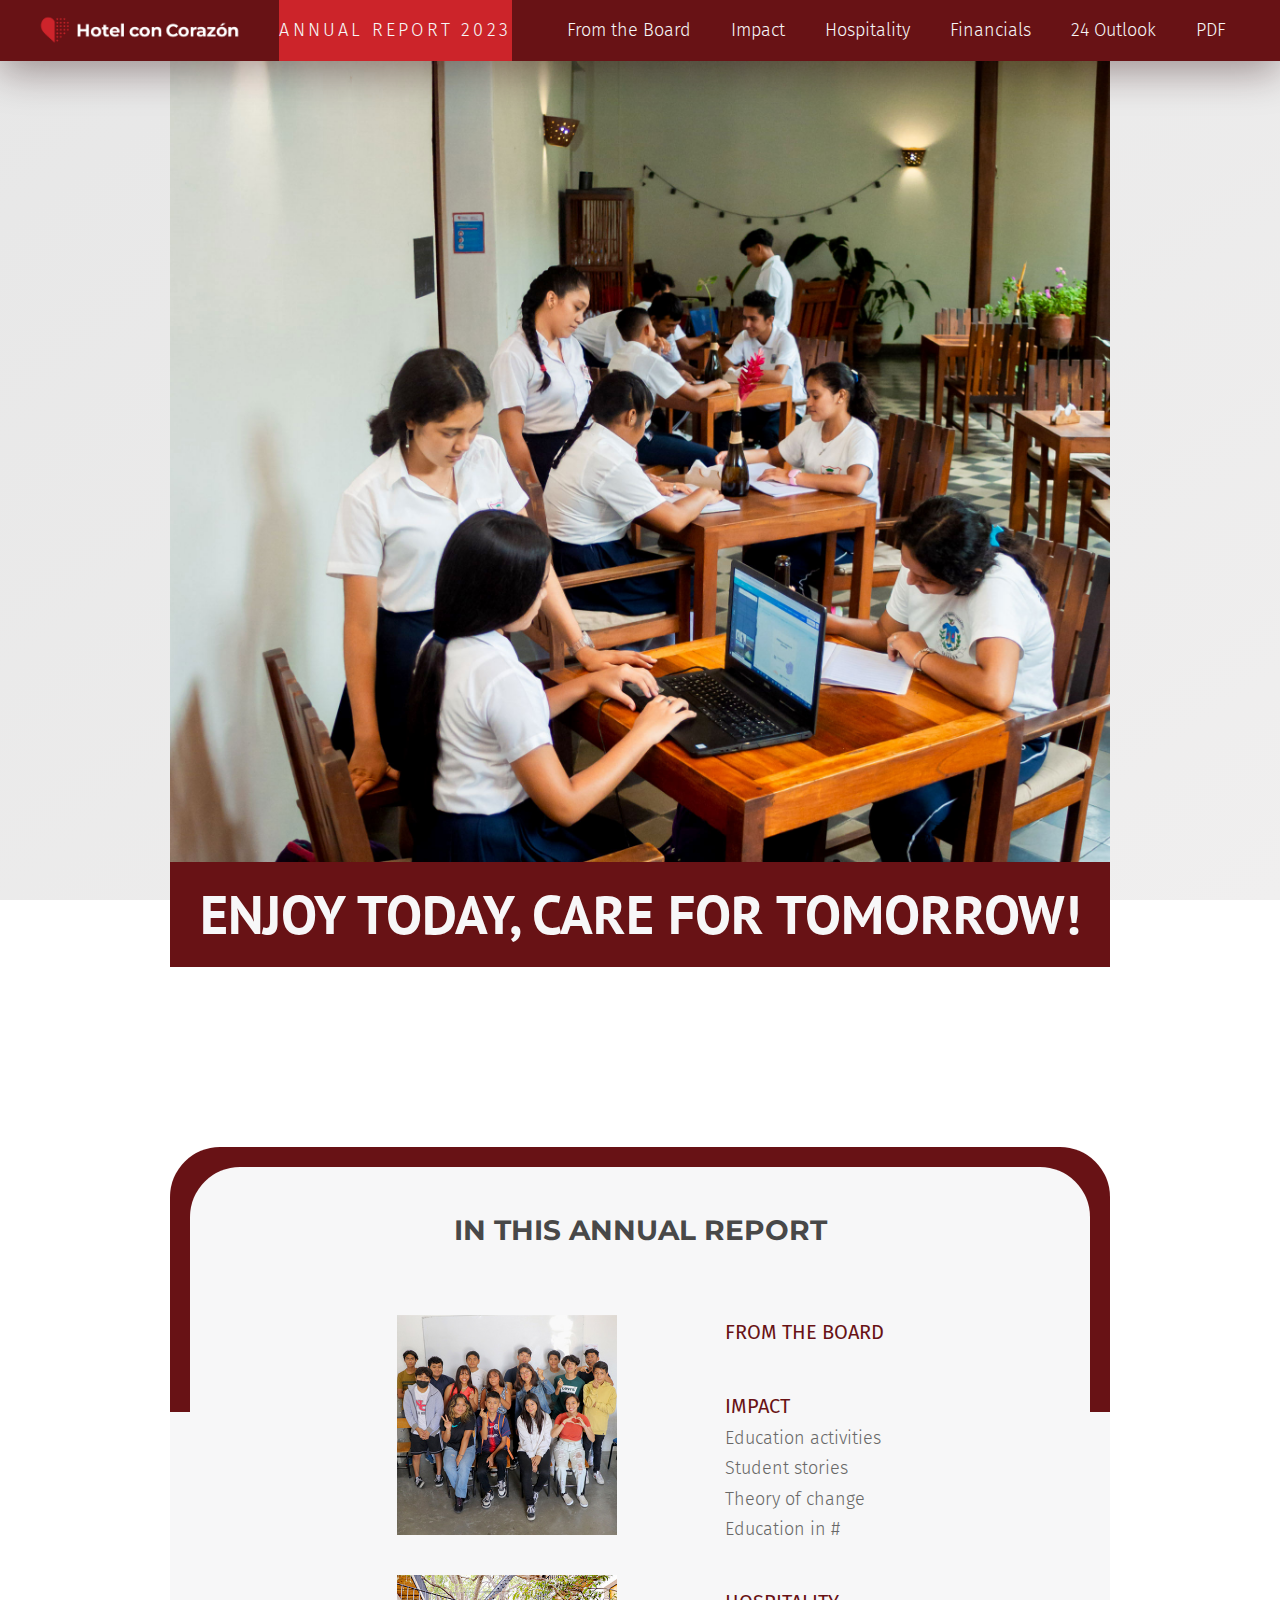
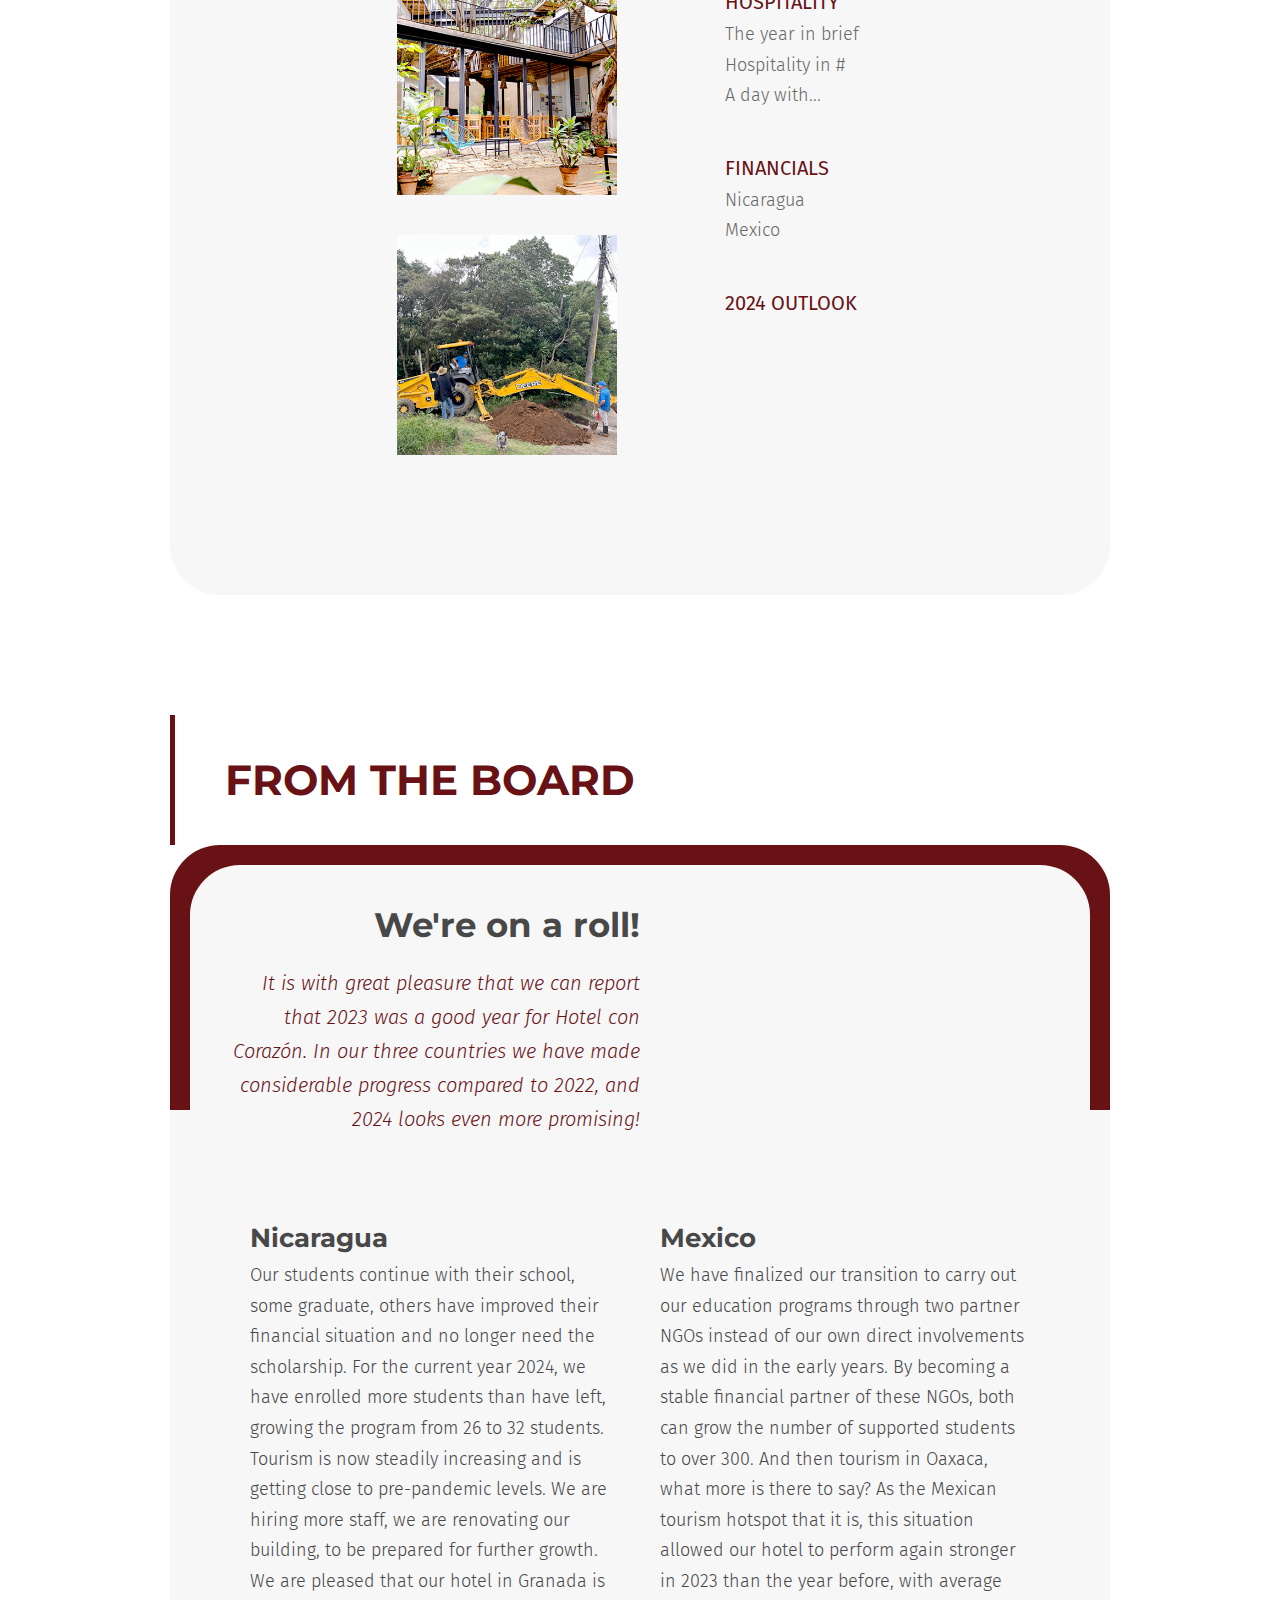
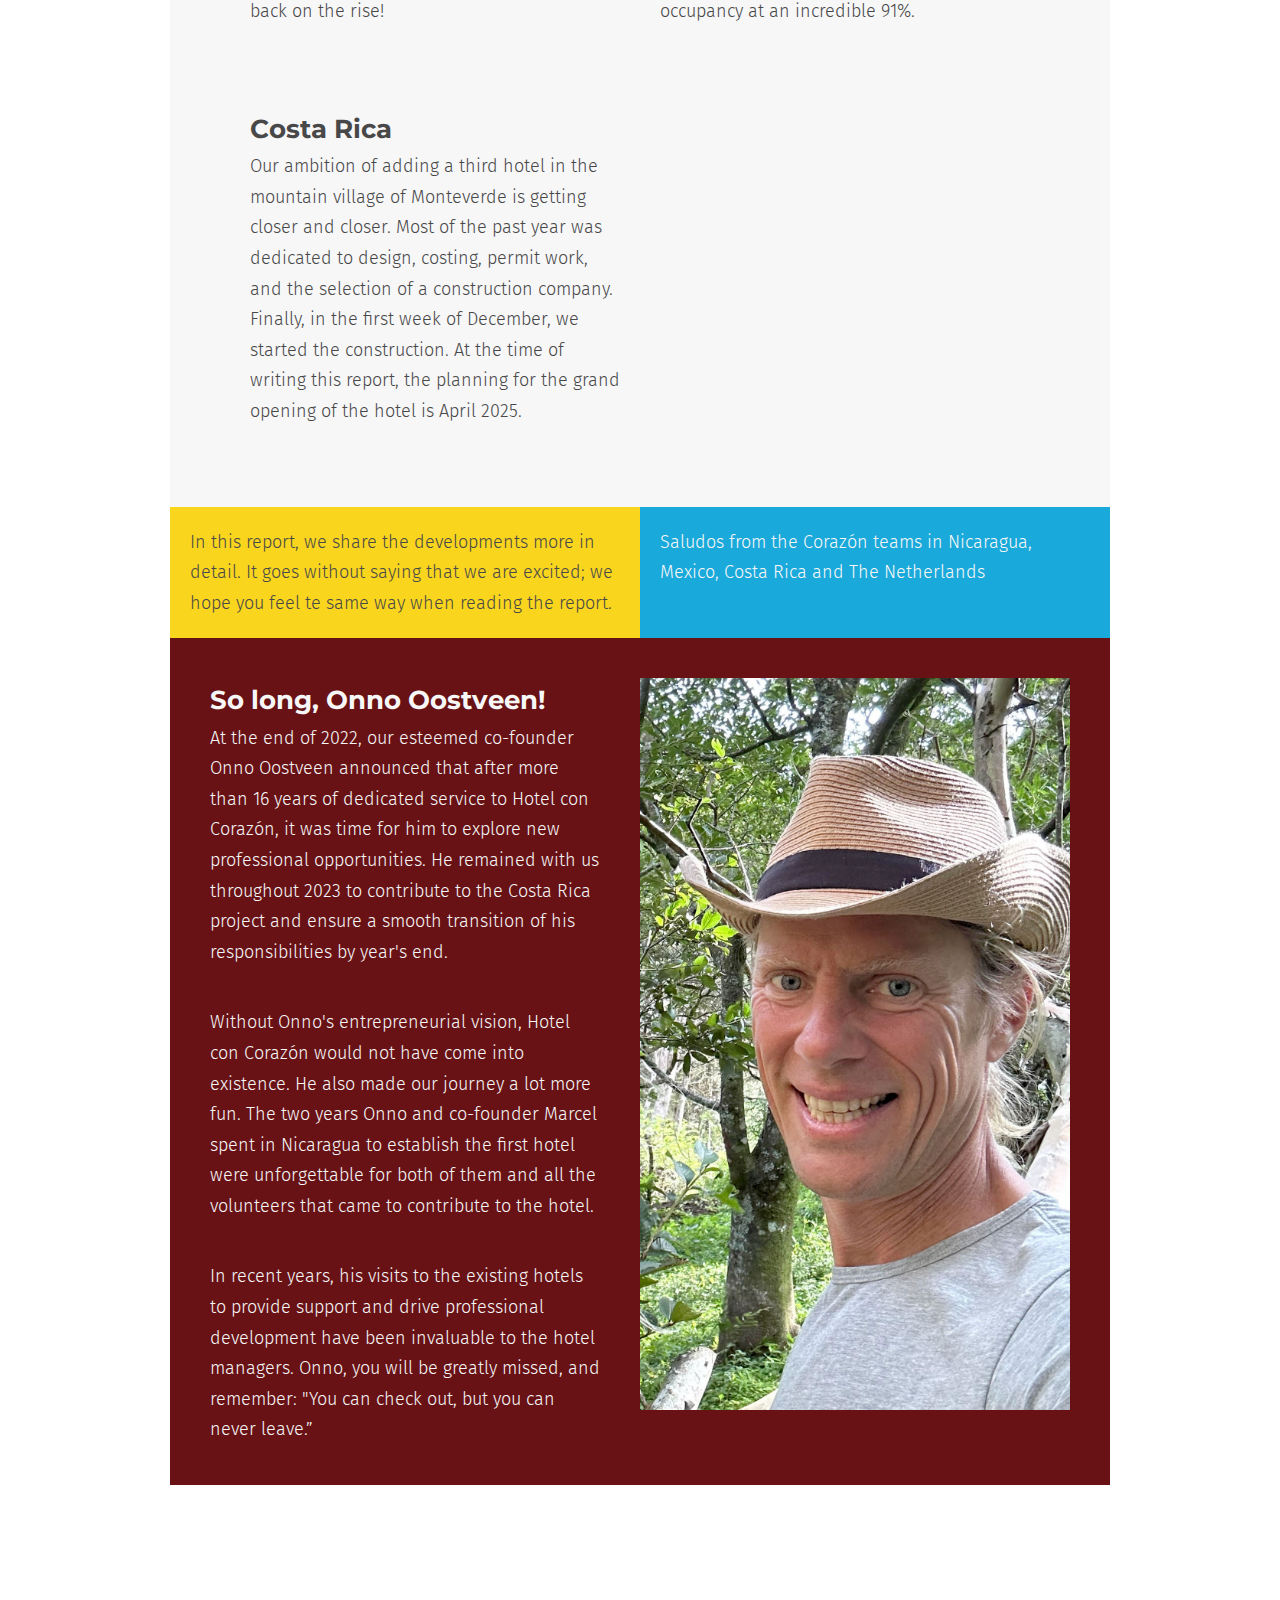
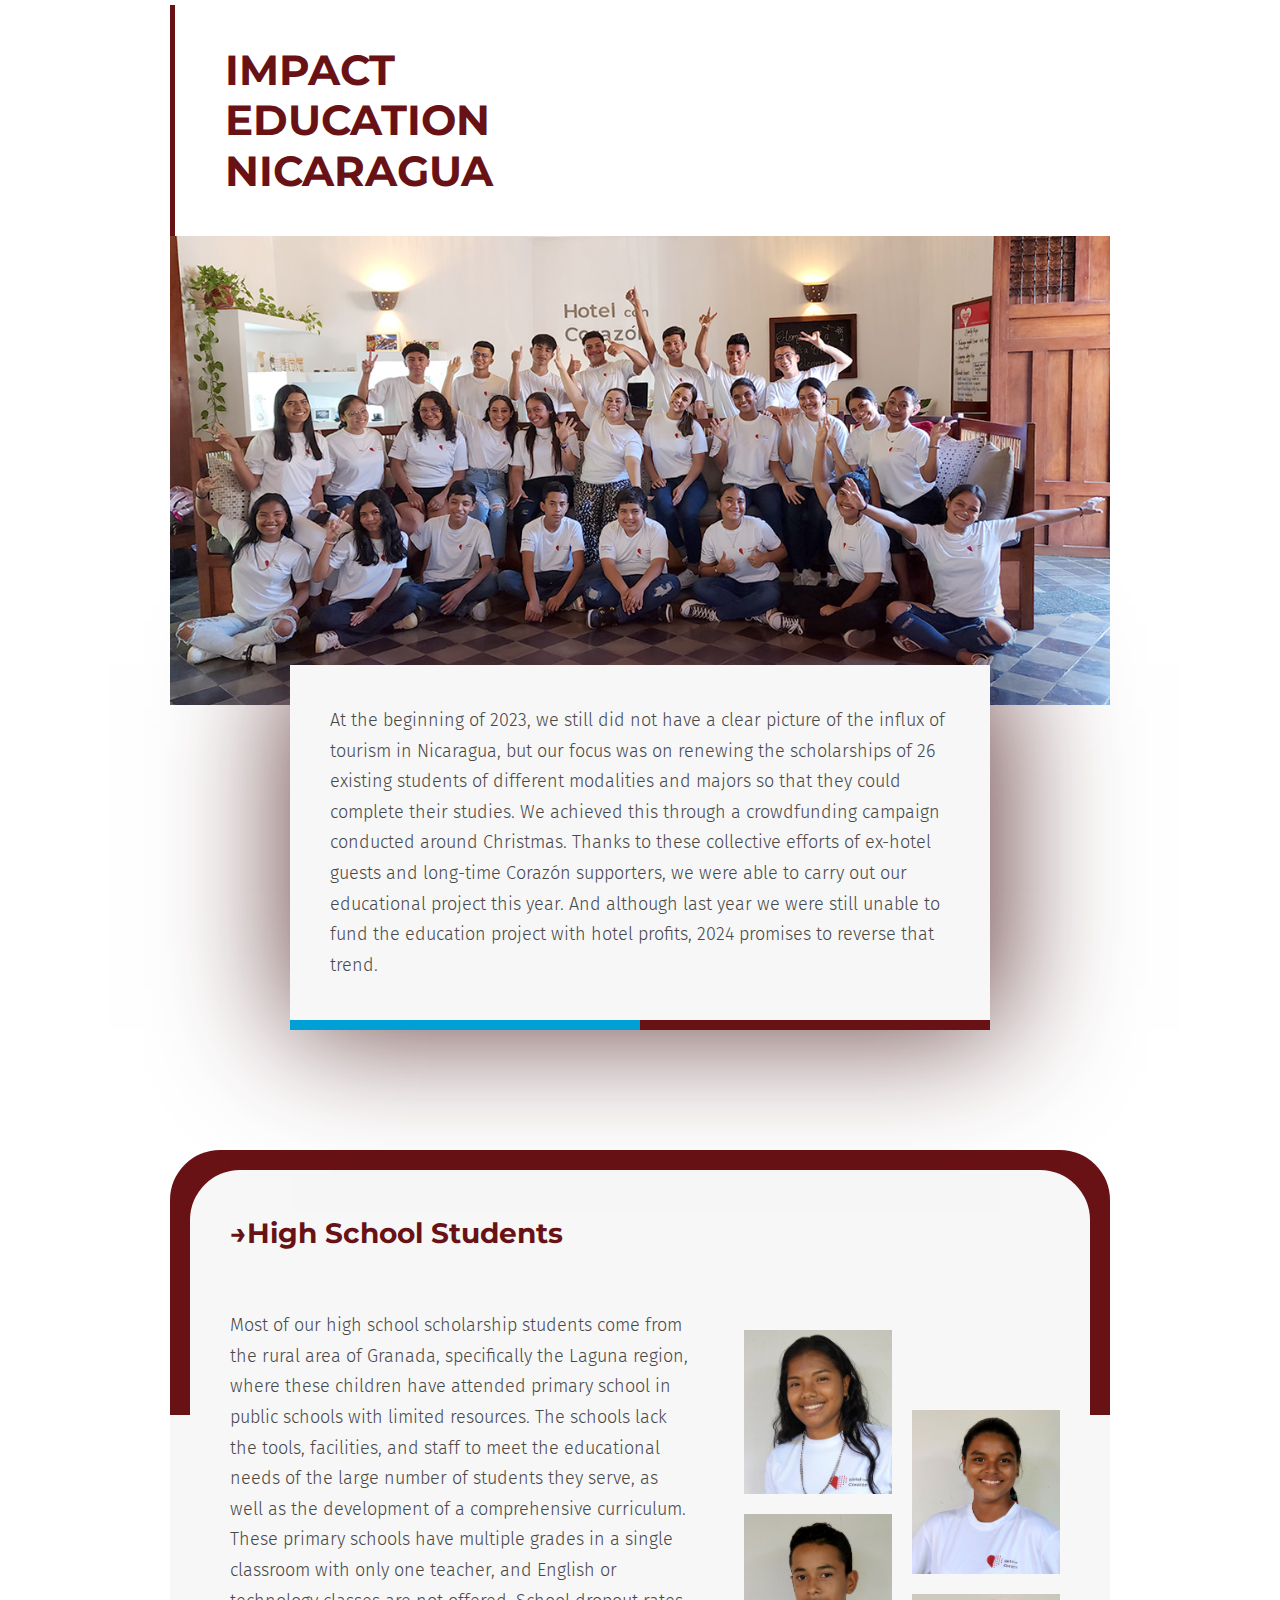
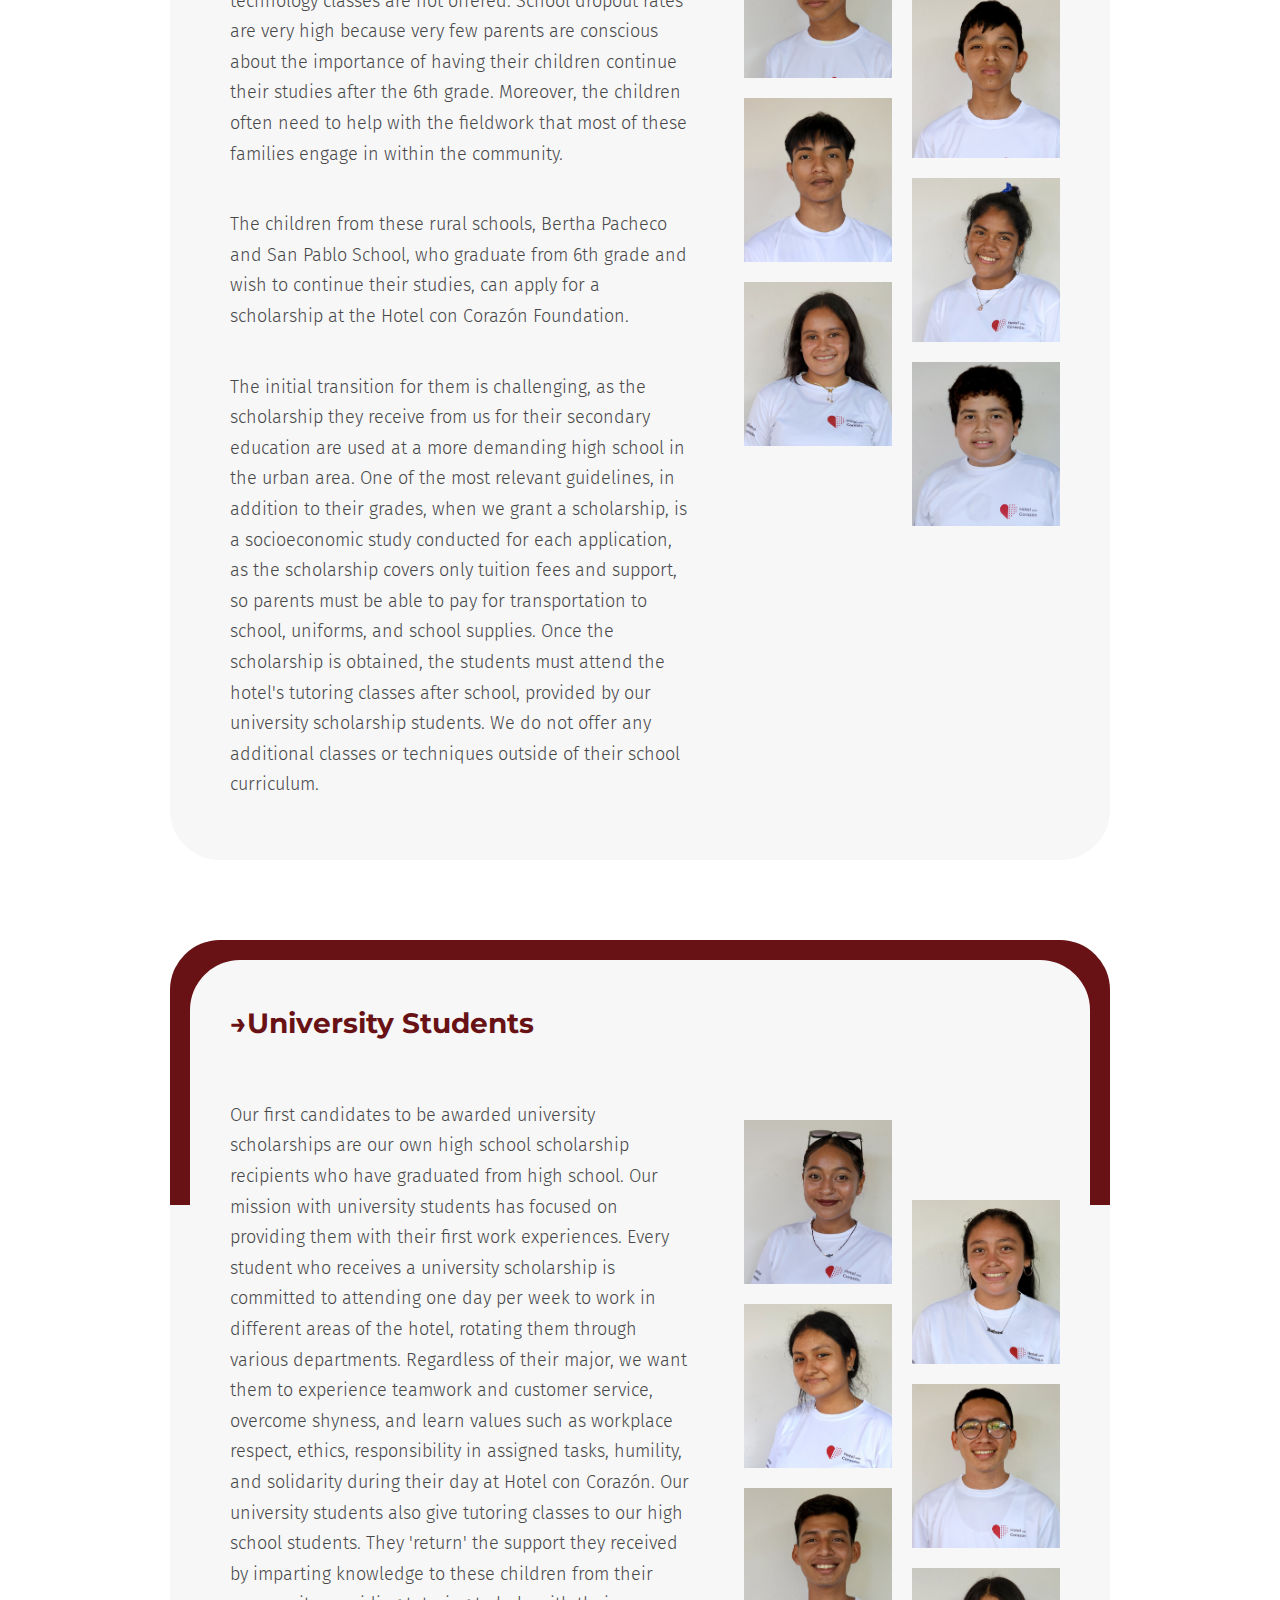
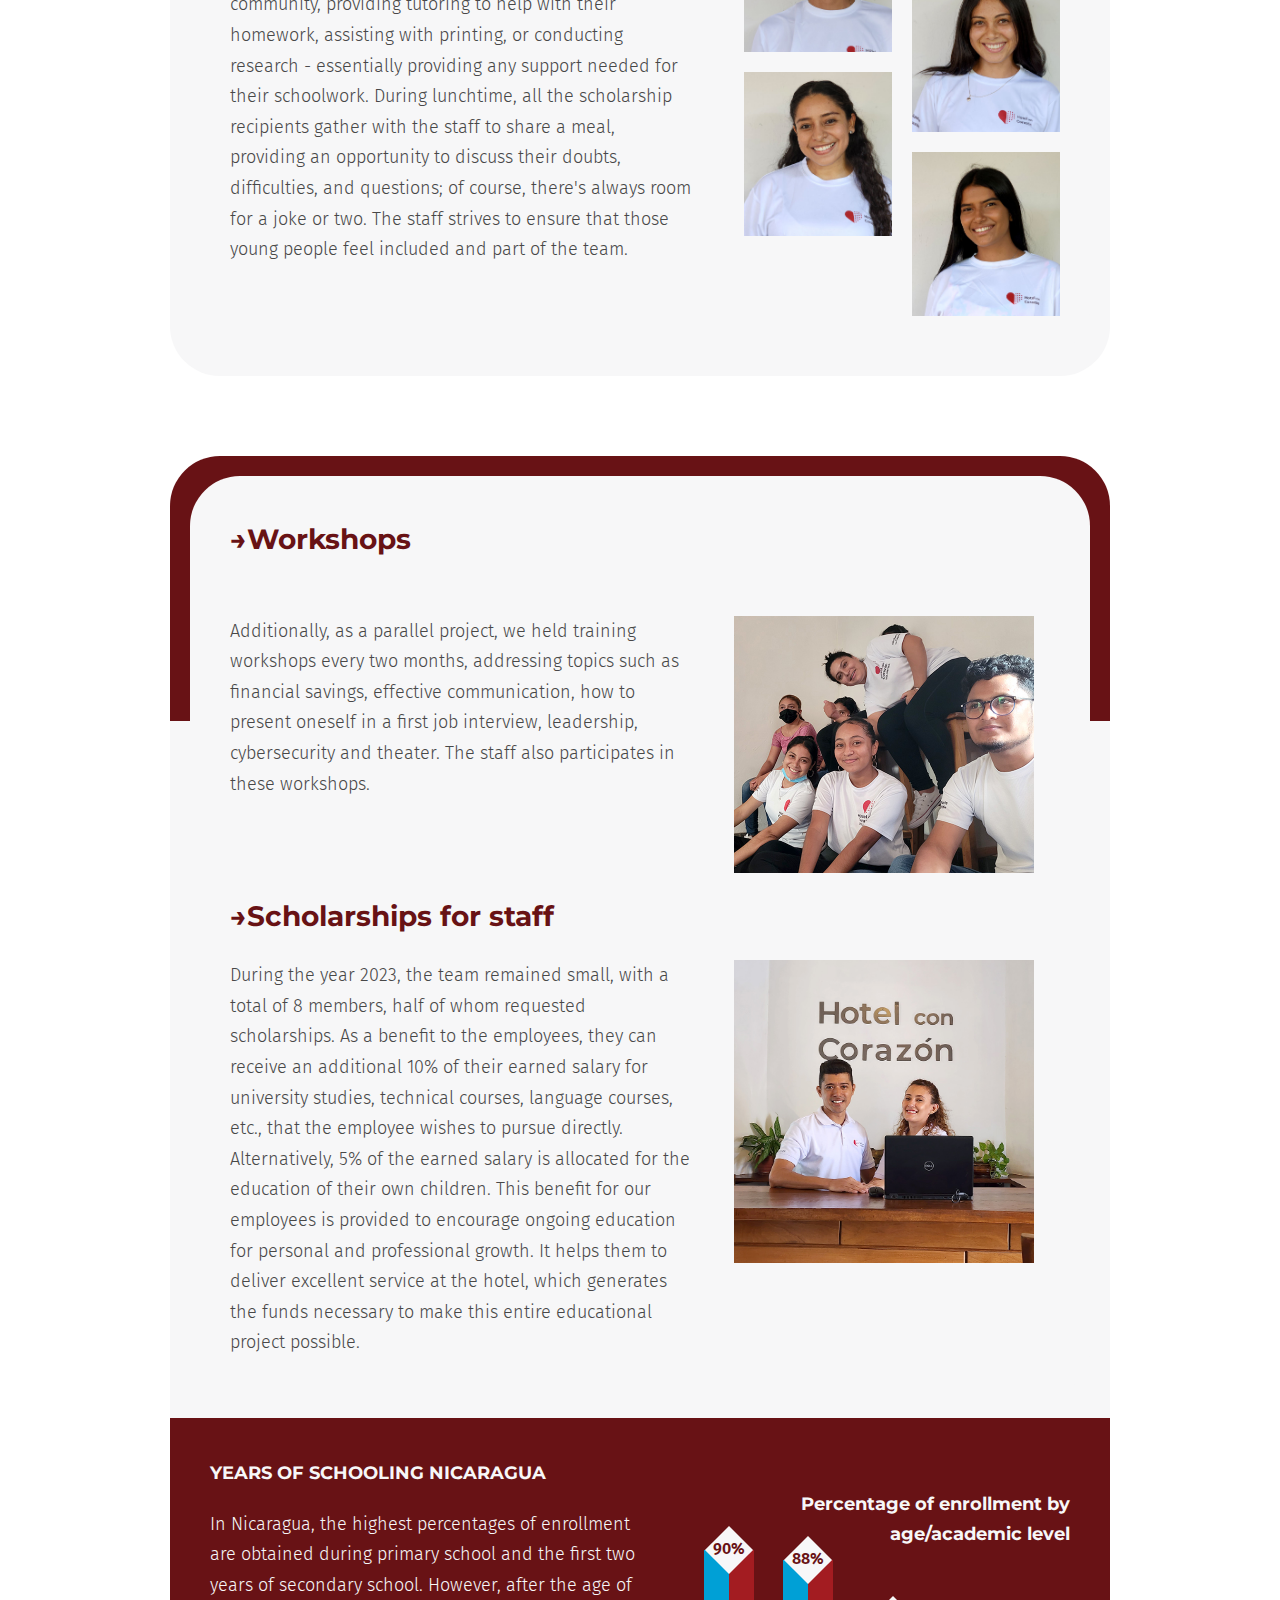
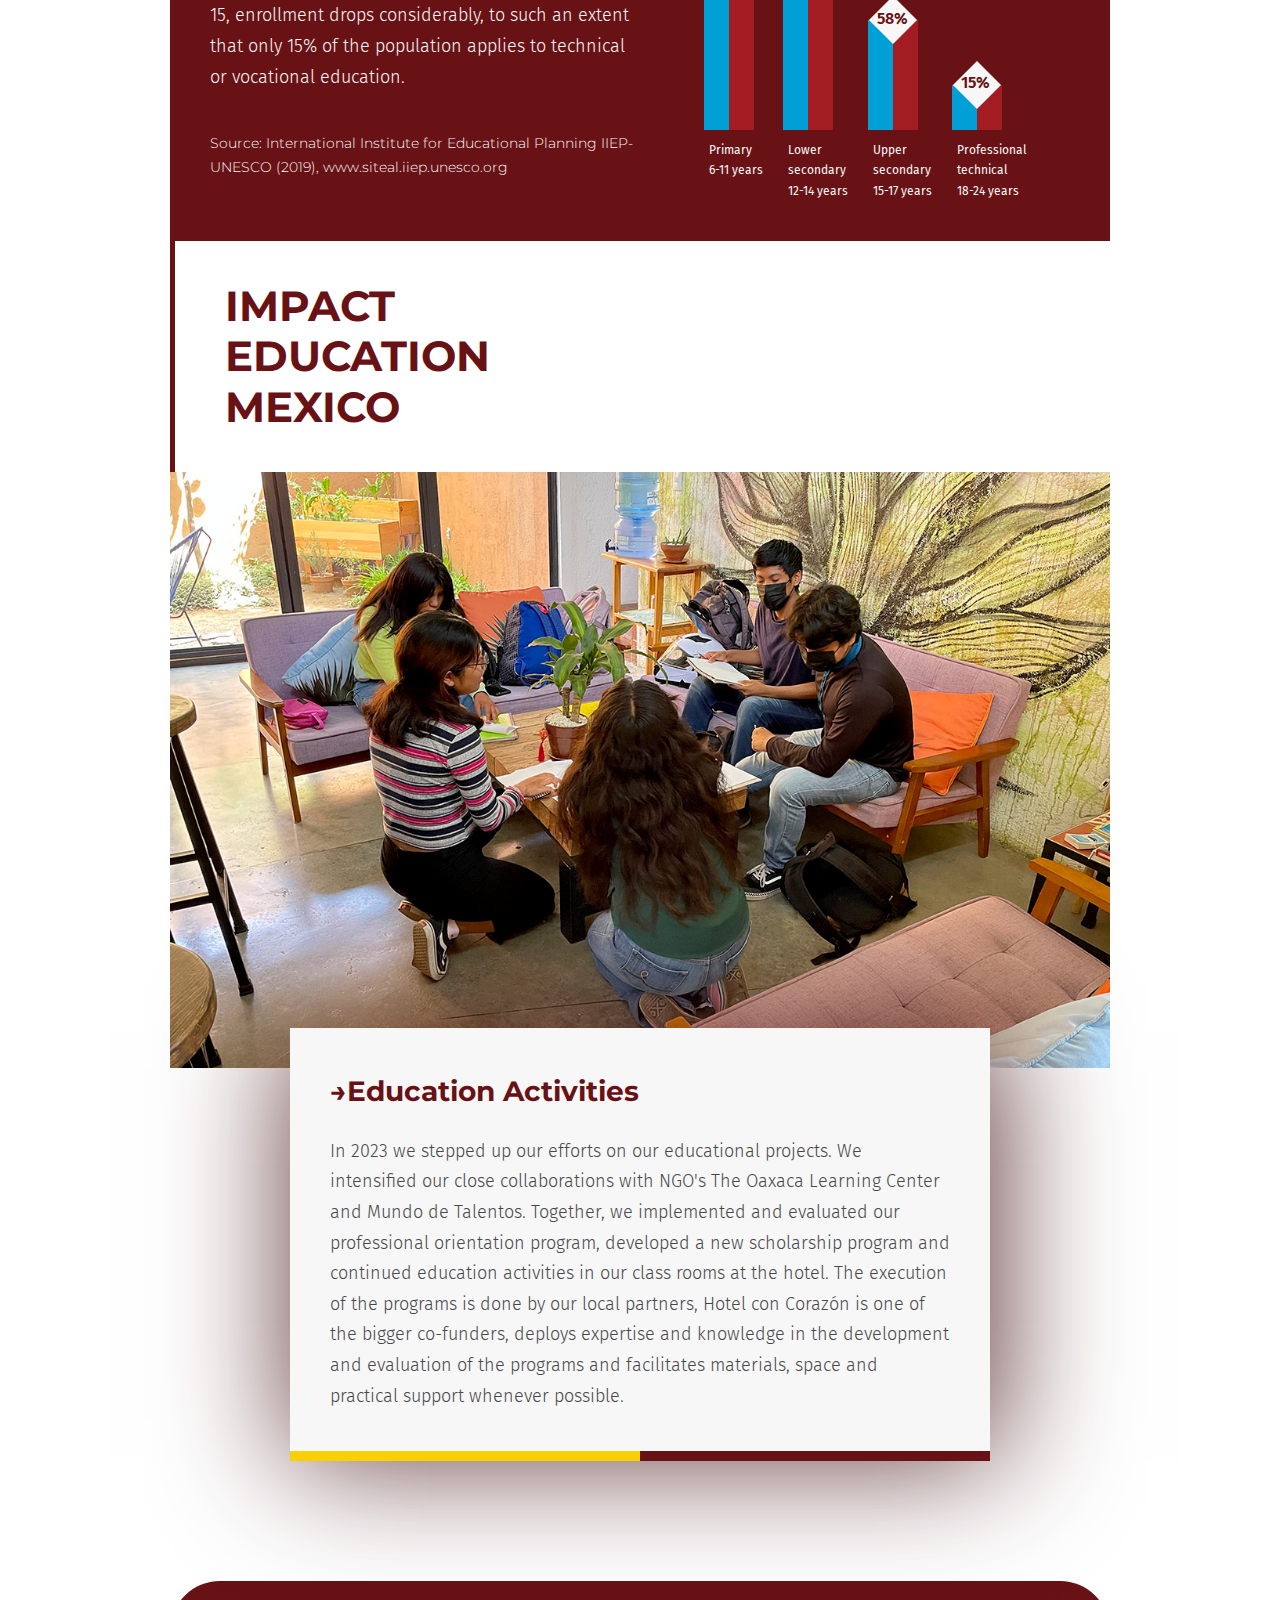
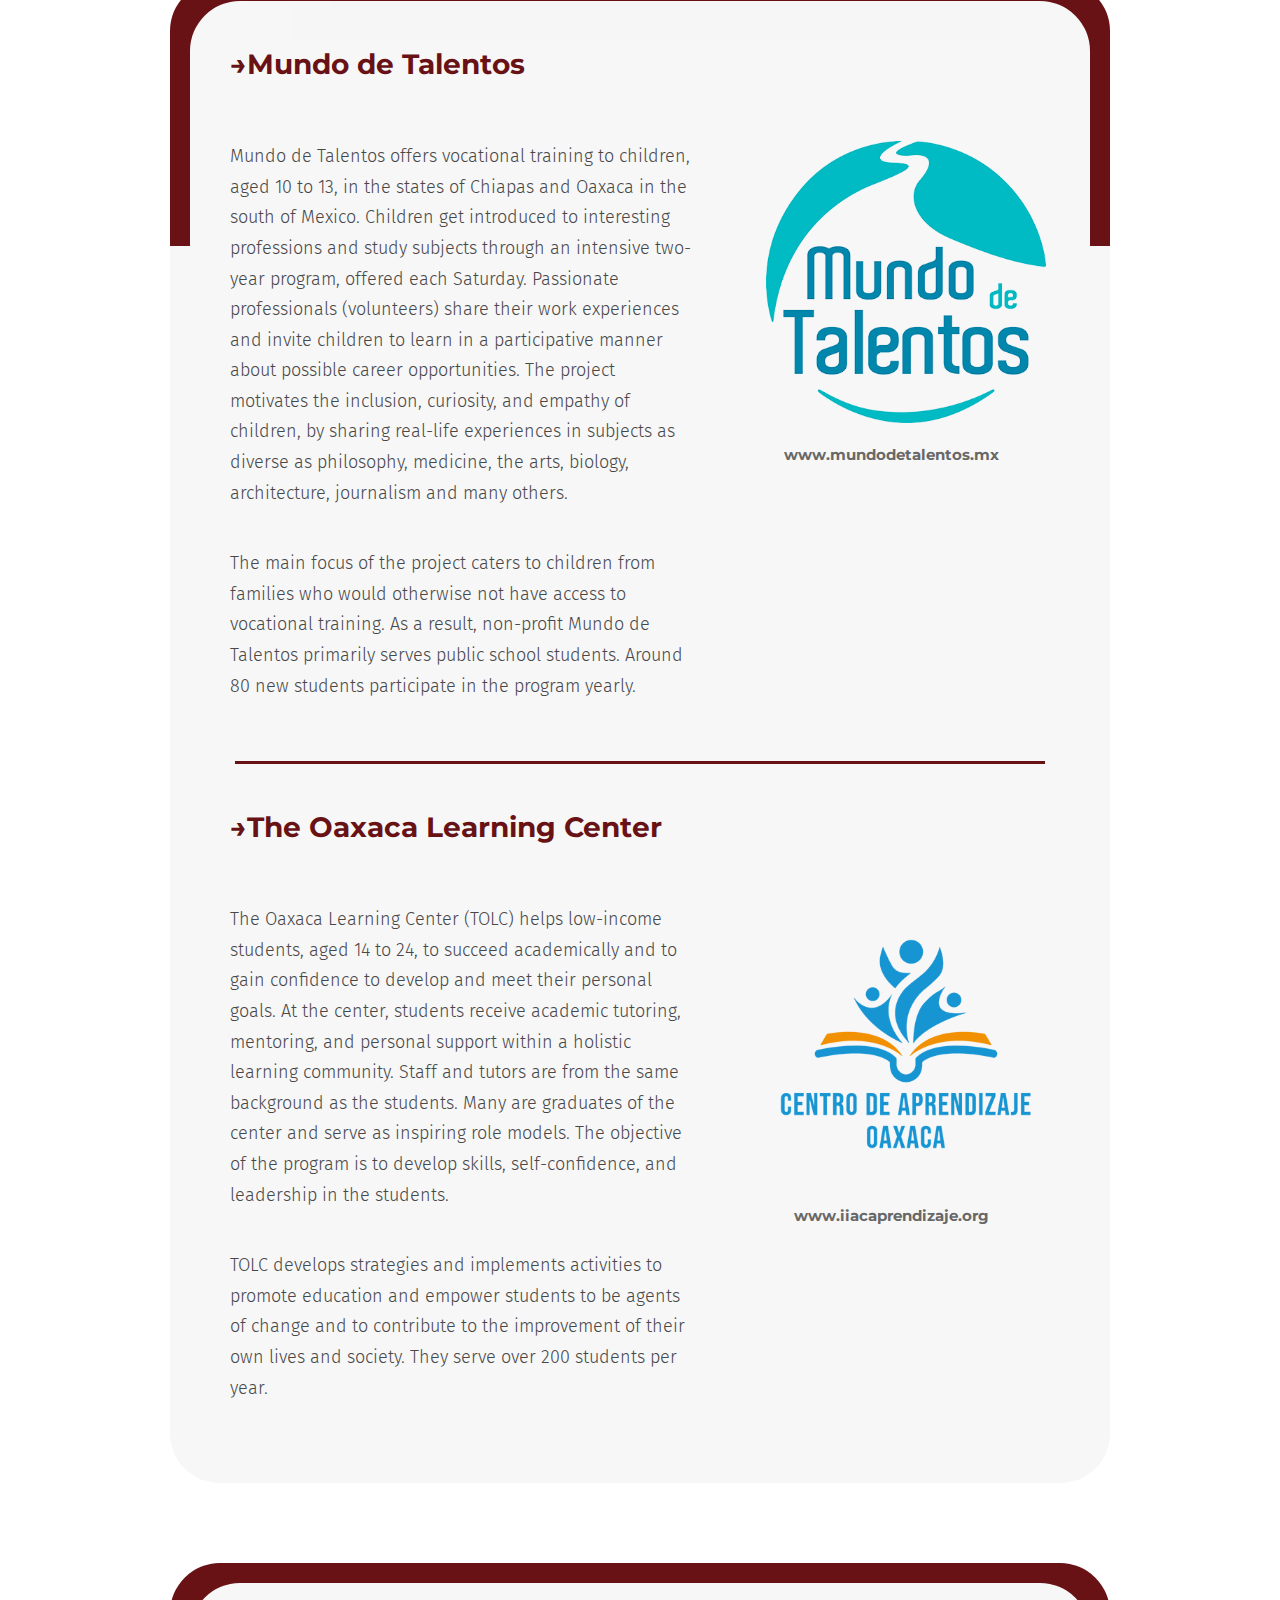
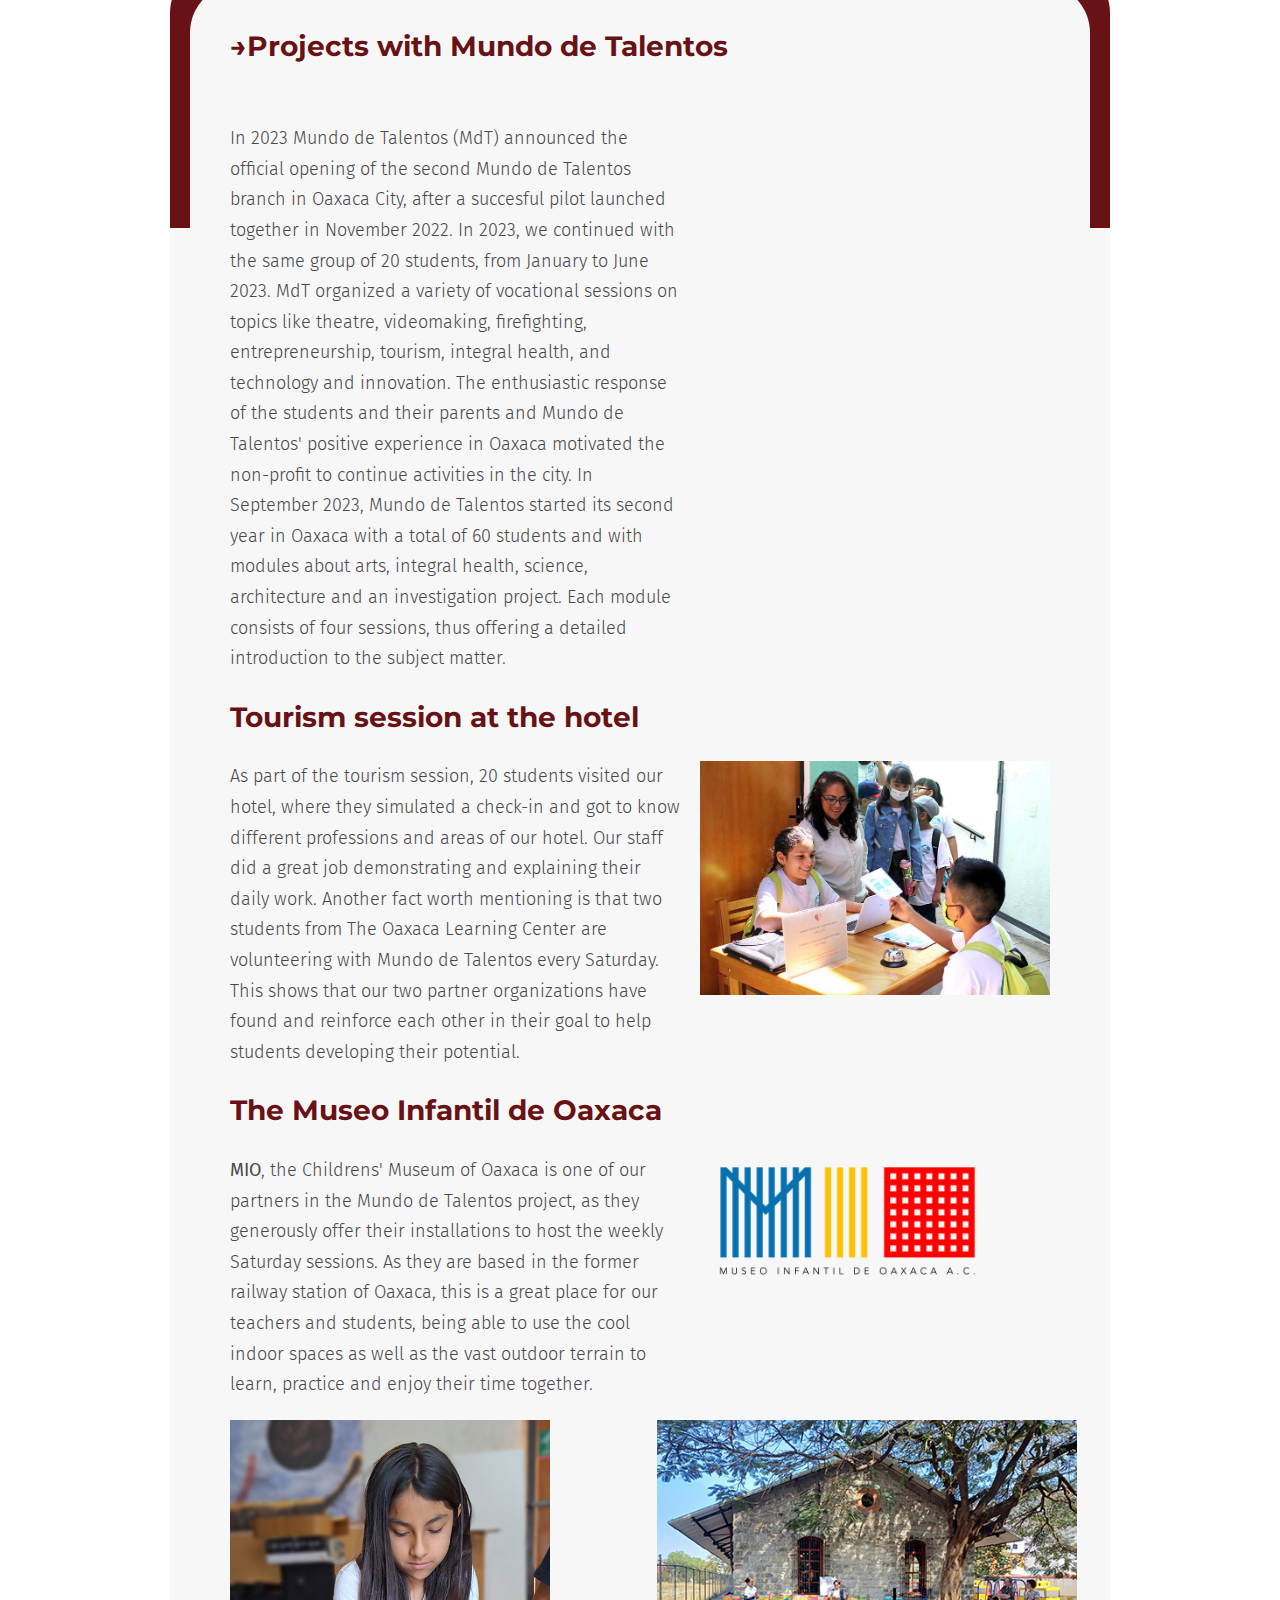
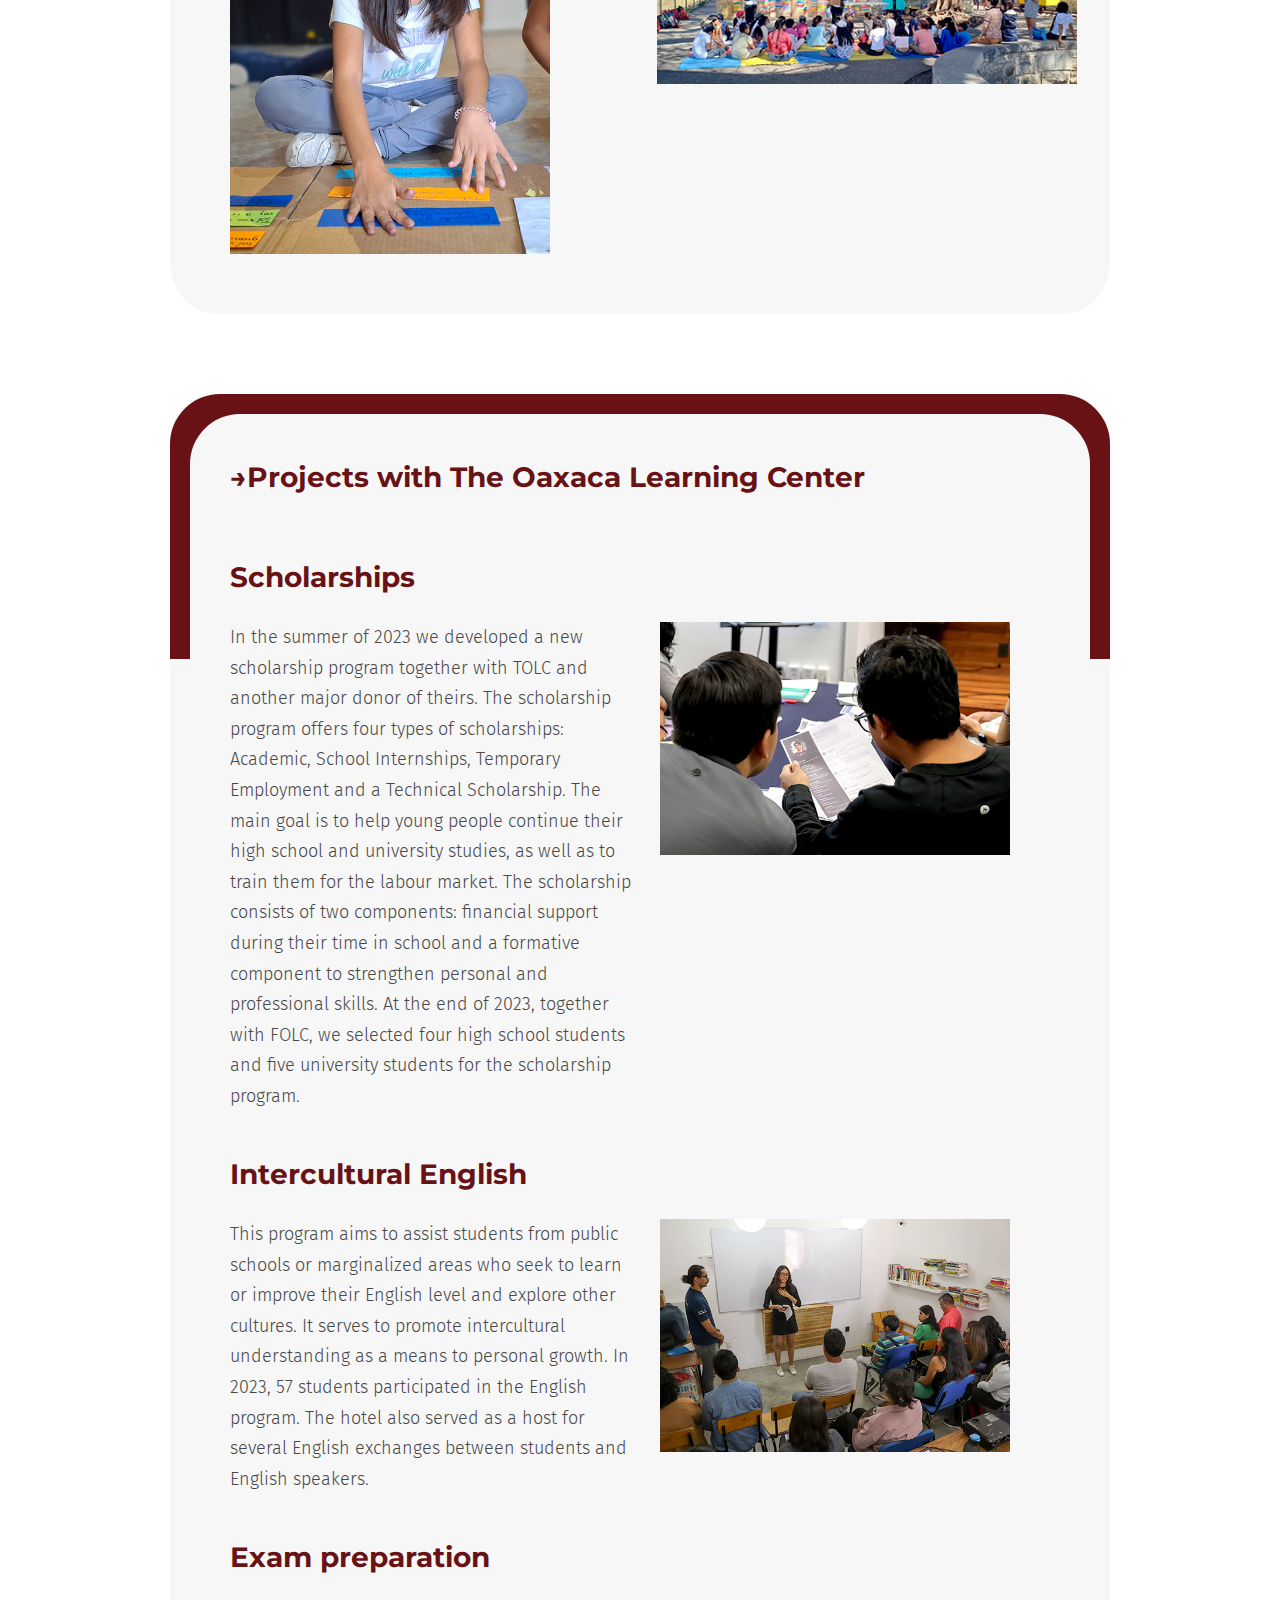
==== index.html @ 705b8220 "Add files via upload" ====
<!DOCTYPE html>
<html lang="en">
  <head>
    <meta charset="UTF-8" />
    <meta name="viewport" content="width=device-width, initial-scale=1.0" />
    <link href="./style.css" rel="stylesheet" />
    <link rel="preconnect" href="https://fonts.googleapis.com" />
    <link rel="preconnect" href="https://fonts.gstatic.com" crossorigin />
    <link
      href="https://fonts.googleapis.com/css2?family=Fira+Sans:ital,wght@0,100;0,200;0,300;0,400;0,500;0,600;0,700;0,800;0,900;1,100;1,200;1,300;1,400;1,500;1,600;1,700;1,800;1,900&family=Josefin+Sans:ital,wght@0,100..700;1,100..700&family=Karla:ital,wght@0,200..800;1,200..800&display=swap"
      rel="stylesheet"
    />
    <link
      href="https://fonts.googleapis.com/css2?family=Montserrat:ital,wght@0,100..900;1,100..900&display=swap"
      rel="stylesheet"
    />
    <link rel="preconnect" href="https://fonts.googleapis.com" />
    <link rel="preconnect" href="https://fonts.gstatic.com" crossorigin />
    <link
      href="https://fonts.googleapis.com/css2?family=PT+Serif:ital,wght@0,400;0,700;1,400;1,700&display=swap"
      rel="stylesheet"
    />
    <link rel="icon" type="image/png" href="./assets/img/favicon.png" />
    <title>2023 Annual Report Hotel con Corazón</title>
  </head>
  <body>
    <!--/////////////// [ START ]This is the Navigation bar // MENU on the Top///// -->
    <div class="topbar-navigation display-none-flex-grid">
      <div class="flex-bar">
        <!--////////////////// [ START ]This is the container for LOGO and TITLE////// -->
        <div class="logo-placement">
          <img
            src="./assets/img/logo-hcc-long.png"
            alt="Hotel con Corazon logo"
          />
          <div class="burger-navigation-mobile" id="burger-menu">
            <div class="burger-icon-line"></div>
            <div class="burger-icon-line"></div>
            <div class="burger-icon-line"></div>
          </div>
          <div class="burger-navigation-mobile-x" id="burger-menu-x">
            <div class="burger-icon-line-x"></div>
            <div class="burger-icon-line-x"></div>
          </div>
          <ul class="nav-links" id="nav-links">
            <li class="section-item-burgermenu">
              <a href="#from-the-board"
                ><span class="burgermenu-main-link">From the Board</span></a
              >
            </li>
            <li class="section-item-burgermenu">
              <span class="burgermenu-main-link">Impact</span>
              <ul>
                <a href="#nica-impact"><li>Education activities</li></a>
                <a href="#student-stories-nica"><li>Student stories</li></a>
                <a href="#theory-of-change"><li>Theory of change</li></a>
                <a href="#edu-in-numbers"><li>Education in #</li></a>
              </ul>
            </li>
            <li class="section-item-burgermenu">
              <span class="burgermenu-main-link">Hospitality</span>
              <ul>
                <a href="#year-in-brief"><li>The year in brief</li></a>
                <a href="#hospitality-in-numbers"><li>Hospitality in #</li></a>
                <a href="#a-day-with"><li>A day with...</li></a>
              </ul>
            </li>
            <li class="section-item-burgermenu">
              <span class="burgermenu-main-link">Financials</span>
              <ul>
                <a href="#financials-nica"><li>Nicaragua</li></a>
                <a href="#financials-mexico"><li>Mexico</li></a>
              </ul>
            </li>
            <li class="section-item-burgermenu">
              <a href="#outlook"
                ><span class="burgermenu-main-link">24 Outlook</span></a
              >
            </li>
            <li class="section-item-burgermenu">
              <a href="#"><span class="burgermenu-main-link">PDF</span></a>
            </li>
          </ul>
        </div>
        <div class="annual-report-box"><span>Annual Report 2023</span></div>
      </div>

      <div class="menu-bar">
        <nav class="menu-bar-nav">
          <ul>
            <li>
              <a href="#from-the-board">From the Board</a></li>

            <li class="dropdown">
              <a href="" class="dropdown-toggle">Impact</a>
              <ul class="dropdown-menu">
                <li><a href="#nica-impact">Education activities</a></li>
                <li><a href="#student-stories-nica">Student stories</a></li>
                <li><a href="#theory-of-change">Theory of change</a></li>
                <li><a href="#edu-in-numbers">Education in #</a></li>
              </ul>
            </li>

            <li>
              <a href="">Hospitality</a>
              <ul>
                <li><a href="#year-in-brief">The year in brief</a></li>
                <li><a href="#hospitality-in-numbers">Hospitality in #</a></li>
                <li><a href="#a-day-with">A day with...</a></li>
              </ul>
            </li>
            <li>
              <a href="">Financials</a>
              <ul>
                <li><a href="#financials-nica">Nicaragua</a></li>
                <li><a href="#financials-mexico">Mexico</a></li>
              </ul>
            </li>
            <li><a href="#outlook">24 Outlook</a></li>
            <li>
              <a
                href="./assets/2023-Annual-Report-Hotel-con-Corazon-PDF.pdf"
                target="_blank"
                >PDF</a
              >
            </li>
          </ul>
        </nav>
      </div>
    </div>
    <aside id="current-section-box"></aside>
    <!--//////////////// [ END ]This is the Navigation bar // MENU on the Top //////-->

    <!--////////////// [ START ]This is the WRAPPER  container //////-->
    <div class="wrapper">
      
      <!-- /////////////////////////////////////////////////////////////////////-->
      <!--/////////////////// [ START ]This is the SECTION COVER-INDEX ////////-->
      <section id="cover-index" class="section transparent">
        <div class="cover-container">
          <img
            src="./assets/img/students-hotel-lounge-granada.jpg"
            alt="Students in Granada Hotel"
          />
          <div class="main-heading">
            <h1>
              <span class="text-bar-to-front">Enjoy today,</span
              ><span class="text-bar-to-front"> care for tomorrow!</span>
            </h1>
          </div>
        </div>
      </section>
      <!--//////////////// [ END ]This is the SECTION COVER-INDEX ///////-->
      <!-- /////////////////////////////////////////////////////////////////////-->
      <!-- /////////////////////////////////////////////////////////////////////-->
      <!--////////////// [ START ]This is the START TABLE OF CONTENTS ////// -->
      <section id="table-of-contents" class="section transparent">
        <div class="container container-article-page-bkg margin-top-80px">
          <div class="container-table-contents">
            <h3>In this annual report</h3>
            <div class="index-container">
              <div class="index-item-column">
                <ul>
                  <li>
                    <img
                      src="./assets/img/english-class-index.jpg"
                      alt="Students at english class"
                    />
                  </li>
                  <li>
                    <img
                      src="./assets/img/patio-hotel-index.jpg"
                      alt="Patio of Oaxaca Hotel"
                    />
                  </li>
                  <li>
                    <img
                      src="./assets/img/monteverde-works-index.jpg"
                      alt="Construction site of Hotel Con Corazón in Monteverde, Costa Rica"
                      class="no-margin-img"
                    />
                  </li>
                </ul>
              </div>
              <div class="index-mobile">
                <img
                  src="./assets/img/index-mobile-students.jpg"
                  alt="Students in English class"
                />
              </div>
              <div class="index-item-column">
                <ul>
                  <li>
                    <a href="#from-the-board"
                      ><span class="upper-red">From the board</span></a
                    >
                  </li>
                </ul>
                <ul>
                  <li class="header-index-link">
                    <span class="upper-red">Impact</span>
                  </li>
                  <li class="index-link">
                    <a href="#nica-impact">Education activities</a>
                  </li>
                  <li class="index-link">
                    <a href="#student-stories-nica">Student stories</a>
                  </li>
                  <li class="index-link">
                    <a href="#theory-of-change">Theory of change</a>
                  </li>
                  <li class="index-link">
                    <a href="#edu-in-numbers">Education in #</a>
                  </li>
                </ul>
                <ul>
                  <li class="header-index-link">
                    <span class="upper-red">Hospitality</span>
                  </li>
                  <li class="index-link">
                    <a href="#year-in-brief">The year in brief</a>
                  </li>
                  <li class="index-link">
                    <a href="#hospitality-in-numbers">Hospitality in #</a>
                  </li>
                  <li class="index-link">
                    <a href="#a-day-with">A day with...</a>
                  </li>
                </ul>
                <ul>
                  <li class="header-index-link">
                    <span class="upper-red">Financials</span>
                  </li>
                  <li class="index-link">
                    <a href="#financials-nica">Nicaragua</a>
                  </li>
                  <li class="index-link">
                    <a href="#financials-mexico">Mexico</a>
                  </li>
                </ul>
                <ul>
                  <li class="header-index-link">
                    <a href="#outlook"
                      ><span class="upper-red">2024 Outlook</span></a
                    >
                  </li>
                </ul>
              </div>
              <div class="index-mobile">
                <img
                  src="./assets/img/index-mobile-monteverde.jpg"
                  alt="Construction site of Hotel Con Corazón in Monteverde, Costa Rica"
                />
              </div>
            </div>
          </div>
        </div>
      </section>
      <!--//////////////// [ END ]This is the SECTION TABLE OF CONTENTS ///////-->
      <!-- /////////////////////////////////////////////////////////////////////-->
      <!-- /////////////////////////////////////////////////////////////////////-->
      <!--////////////////// [ START ]This is the SECTION from the Board ////////////-->
      <section id="from-the-board" class="section transparent">
        <div class="impact-nica-title section-title white-color border-left">
          <div>
            <h2 class="uppercase">
              From the Board
              <!--<span class="visible">|</span>-->
            </h2>
          </div>
          
        </div>
        <div class="container container-article-page-bkg deg90-corners">
          <div class="inner-container-intro">
            <div class="were-on-a-roll">
              <h3>We're on a roll!</h3>
              <div class="intro-featured-text">
                <p>
                  It is with great pleasure that we can report that 2023 was a
                  good year for Hotel con Corazón. In our three countries we
                  have made considerable progress compared to 2022, and 2024
                  looks even more promising!
                </p>
              </div>
              <div class="intro-text-block-wrapper">
                <div class="intro-text-block">
                  <h4>Nicaragua</h4>
                  <p>
                    Our students continue with their school, some graduate,
                    others have improved their financial situation and no longer
                    need the scholarship. For the current year 2024, we have
                    enrolled more students than have left, growing the program
                    from 26 to 32 students. Tourism is now steadily increasing
                    and is getting close to pre-pandemic levels. We are hiring
                    more staff, we are renovating our building, to be prepared
                    for further growth. We are pleased that our hotel in Granada
                    is back on the rise!
                  </p>
                </div>
                <div id="mexico-intro" class="intro-text-block">
                  <h4>Mexico</h4>
                  <p>
                    We have finalized our transition to carry out our education
                    programs through two partner NGOs instead of our own direct
                    involvements as we did in the early years. By becoming a
                    stable financial partner of these NGOs, both can grow the
                    number of supported students to over 300. And then tourism
                    in Oaxaca, what more is there to say? As the Mexican tourism
                    hotspot that it is, this situation allowed our hotel to
                    perform again stronger in 2023 than the year before, with
                    average occupancy at an incredible 91%.
                  </p>
                </div>
                <div class="intro-text-block">
                  <h4>Costa Rica</h4>
                  <p>
                    Our ambition of adding a third hotel in the mountain village
                    of Monteverde is getting closer and closer. Most of the past
                    year was dedicated to design, costing, permit work, and the
                    selection of a construction company. Finally, in the first
                    week of December, we started the construction. At the time
                    of writing this report, the planning for the grand opening
                    of the hotel is April 2025.
                  </p>
                </div>
              </div>
            </div>
          </div>
        </div>
        <div class="intro-color-boxes">
          <div class="intro-yellow-box">
            <p>
              In this report, we share the developments more in detail. It goes
              without saying that we are excited; we hope you feel te same way
              when reading the report.
            </p>
          </div>
          <div class="intro-blue-box">
            <p>
              Saludos from the Corazón teams in Nicaragua, Mexico, Costa Rica
              and The Netherlands
            </p>
          </div>
        </div>
        <div class="onno-container">
          <div class="onno-text-box">
            <h4>So long, Onno Oostveen!</h4>
            <img
              src="./assets/img/onno-mobile.jpg"
              alt="founder Onno Oostveen picture"
              class="onno-mobile-hidden"
            />
            <p>
              At the end of 2022, our esteemed co-founder Onno Oostveen
              announced that after more than 16 years of dedicated service to
              Hotel con Corazón, it was time for him to explore new professional
              opportunities. He remained with us throughout 2023 to contribute
              to the Costa Rica project and ensure a smooth transition of his
              responsibilities by year's end.
            </p>
            <p>
              Without Onno's entrepreneurial vision, Hotel con Corazón would not
              have come into existence. He also made our journey a lot more fun.
              The two years Onno and co-founder Marcel spent in Nicaragua to
              establish the first hotel were unforgettable for both of them and
              all the volunteers that came to contribute to the hotel.
            </p>
            <p>
              In recent years, his visits to the existing hotels to provide
              support and drive professional development have been invaluable to
              the hotel managers. Onno, you will be greatly missed, and
              remember: "You can check out, but you can never leave.”
            </p>
          </div>
          <img
            src="./assets/img/onno.jpg"
            alt="founder Onno Oostveen picture"
          />
        </div>
       
      </section>
      <!--////////// [ END ]This is the SECTION from the Board /////// -->
      <!-- /////////////////////////////////////////////////////////////////////-->

      <!-- /////////////////////////////////////////////////////////////////////-->
      <!--////////////////// [ START ]This is the SECTION Impact ////////////-->

      <section id="nica-impact" class="section">
        <div class="flex-container">
          <div class="impact-nica-title section-title white-color border-left">
            <div>
              <h2 class="uppercase">
                Impact
                <!--<span class="visible">|</span>-->
              </h2>
            </div>
            <div>
              <h2 class="uppercase">
                Education
                <!--<span class="visible">|</span>-->
              </h2>
            </div>
            <div><h2 class="uppercase">Nicaragua</h2></div>
          </div>
          <div id="impact-intro-nica" class="container">
            <img
              src="./assets/img/students-granada-high-univ.jpg"
              alt="students in Hotel in Granada"
            />
          </div>
          <div id="intro-text-nica" class="article-box-white">
            <div>
              <p>
                At the beginning of 2023, we still did not have a clear picture
                of the influx of tourism in Nicaragua, but our focus was on
                renewing the scholarships of 26 existing students of different
                modalities and majors so that they could complete their studies.
                We achieved this through a crowdfunding campaign conducted
                around Christmas. Thanks to these collective efforts of ex-hotel
                guests and long-time Corazón supporters, we were able to carry
                out our educational project this year. And although last year we
                were still unable to fund the education project with hotel
                profits, 2024 promises to reverse that trend.
              </p>
            </div>

            <!--<div><p>blah blah</p></div>-->
          </div>
        </div>
        <div
          id="intro-nica-bar"
          class="border-color-bottom-blue margin-bottom-80px"
        ></div>
        <div class="section-id education nicaragua">
          <div
            class="container container-article-page-bkg margin-bottom-80px margin-top-80px"
          >
            <div class="inner-container inner-container-flexbox">
              <h3 class="article-title-font span-full item-title-order--1">
                &rarr;High School Students
              </h3>

              <div class="span-03 item-p-order-2">
                <p>
                  Most of our high school scholarship students come from the
                  rural area of Granada, specifically the Laguna region, where
                  these children have attended primary school in public schools
                  with limited resources. The schools lack the tools,
                  facilities, and staff to meet the educational needs of the
                  large number of students they serve, as well as the
                  development of a comprehensive curriculum. These primary
                  schools have multiple grades in a single classroom with only
                  one teacher, and English or technology classes are not
                  offered. School dropout rates are very high because very few
                  parents are conscious about the importance of having their
                  children continue their studies after the 6th grade. Moreover,
                  the children often need to help with the fieldwork that most
                  of these families engage in within the community.
                </p>
                <p>
                  The children from these rural schools, Bertha Pacheco and San
                  Pablo School, who graduate from 6th grade and wish to continue
                  their studies, can apply for a scholarship at the Hotel con
                  Corazón Foundation.
                </p>

                <p>
                  The initial transition for them is challenging, as the
                  scholarship they receive from us for their secondary education
                  are used at a more demanding high school in the urban area.
                  One of the most relevant guidelines, in addition to their
                  grades, when we grant a scholarship, is a socioeconomic study
                  conducted for each application, as the scholarship covers only
                  tuition fees and support, so parents must be able to pay for
                  transportation to school, uniforms, and school supplies. Once
                  the scholarship is obtained, the students must attend the
                  hotel's tutoring classes after school, provided by our
                  university scholarship students. We do not offer any
                  additional classes or techniques outside of their school
                  curriculum.
                </p>
              </div>

              <div class="aside-img-container-highschool-nica">
                <div class="aside-img-column-01">
                  <img
                    src="./assets/img/high-school-students-04.jpg"
                    alt="High school student"
                  />
                  <img
                    src="./assets/img/high-school-students-06.jpg"
                    alt="High school student"
                  />
                  <img
                    src="./assets/img/high-school-students-09.jpg"
                    alt="High school student"
                  />
                  <img
                    src="./assets/img/high-school-students-14.jpg"
                    alt="High school student"
                  />
                </div>
                <div class="aside-img-column-02">
                  <img
                    src="./assets/img/high-school-students-15.jpg"
                    alt="High school student"
                  />
                  <img
                    src="./assets/img/high-school-students-08.jpg"
                    alt="High school student"
                  />
                  <img
                    src="./assets/img/high-school-students-10.jpg"
                    alt="High school student"
                  />
                  <img
                    src="./assets/img/high-school-students-05.jpg"
                    alt="High school student"
                  />
                </div>
              </div>
            </div>
          </div>
          <div
            class="container container-article-page-bkg margin-bottom-80px margin-top-80px"
          >
            <div class="inner-container">
              <h3 class="article-title-font span-full">
                &rarr;University Students
              </h3>
              <div class="span-03">
                <p>
                  Our first candidates to be awarded university scholarships are
                  our own high school scholarship recipients who have graduated
                  from high school. Our mission with university students has
                  focused on providing them with their first work experiences.
                  Every student who receives a university scholarship is
                  committed to attending one day per week to work in different
                  areas of the hotel, rotating them through various departments.
                  Regardless of their major, we want them to experience teamwork
                  and customer service, overcome shyness, and learn values such
                  as workplace respect, ethics, responsibility in assigned
                  tasks, humility, and solidarity during their day at Hotel con
                  Corazón. Our university students also give tutoring classes to
                  our high school students. They 'return' the support they
                  received by imparting knowledge to these children from their
                  community, providing tutoring to help with their homework,
                  assisting with printing, or conducting research - essentially
                  providing any support needed for their schoolwork. During
                  lunchtime, all the scholarship recipients gather with the
                  staff to share a meal, providing an opportunity to discuss
                  their doubts, difficulties, and questions; of course, there's
                  always room for a joke or two. The staff strives to ensure
                  that those young people feel included and part of the team.
                </p>
              </div>
              <div class="aside-img-container-univ-nica">
                <div class="aside-img-column-01">
                  <img
                    src="./assets/img/univ-school-students-01.jpg"
                    alt="University students"
                  />
                  <img
                    src="./assets/img/univ-school-students-02.jpg"
                    alt="University students"
                  />
                  <img
                    src="./assets/img/univ-school-students-03.jpg"
                    alt="University students"
                  />
                  <img
                    src="./assets/img/univ-school-students-07.jpg"
                    alt="University students"
                  />
                </div>
                <div class="aside-img-column-02">
                  <img
                    src="./assets/img/univ-school-students-11.jpg"
                    alt="University students"
                  />
                  <img
                    src="./assets/img/univ-school-students-12.jpg"
                    alt="University students"
                  />
                  <img
                    src="./assets/img/univ-school-students-13.jpg"
                    alt="University students"
                  />
                  <img
                    src="./assets/img/univ-school-students-16.jpg"
                    alt="University students"
                  />
                </div>
              </div>
            </div>
          </div>
          <div
            class="container container-article-page-bkg deg90-corners container-flex-mobile"
          >
            <div class="inner-container-mobile">
              <h3 class="article-title-font span-full">&rarr;Workshops</h3>
              <div id="workshops-text" class="span-03">
                <p>
                  Additionally, as a parallel project, we held training
                  workshops every two months, addressing topics such as
                  financial savings, effective communication, how to present
                  oneself in a first job interview, leadership, cybersecurity
                  and theater. The staff also participates in these workshops.
                </p>
              </div>
              <div class="aside-img-container workshops-img">
                <img
                  src="./assets/img/Workshops02.jpg"
                  alt="Workshop in Hotel"
                />
              </div>
              <h3 id="schol-staff-title" class="article-title-font span-full">
                &rarr;Scholarships for staff
              </h3>
              <div id="scholarships-staff-text" class="span-03">
                <p>
                  During the year 2023, the team remained small, with a total of
                  8 members, half of whom requested scholarships. As a benefit
                  to the employees, they can receive an additional 10% of their
                  earned salary for university studies, technical courses,
                  language courses, etc., that the employee wishes to pursue
                  directly. Alternatively, 5% of the earned salary is allocated
                  for the education of their own children. This benefit for our
                  employees is provided to encourage ongoing education for
                  personal and professional growth. It helps them to deliver
                  excellent service at the hotel, which generates the funds
                  necessary to make this entire educational project possible.
                </p>
              </div>
              <div class="aside-img-container scholarships-img">
                <img
                  src="./assets/img/scholarship-staff-01.jpg"
                  alt="Staff at Hotel during scholarship program"
                />
              </div>
            </div>
          </div>
          <div class="bottom-container-bkg">
            <h4>Years of schooling Nicaragua</h4>
            <div class="bottom-container-box">
              <div class="bottom-container-column">
                <p>
                  In Nicaragua, the highest percentages of enrollment are
                  obtained during primary school and the first two years of
                  secondary school. However, after the age of 15, enrollment
                  drops considerably, to such an extent that only 15% of the
                  population applies to technical or vocational education.
                </p>
                <h5>
                  Source: International Institute for Educational Planning
                  IIEP-UNESCO (2019),
                  <a href="https://siteal.iiep.unesco.org/" target="_blank"
                    >www.siteal.iiep.unesco.org</a
                  >
                </h5>
              </div>
              <div class="bottom-container-column">
                <h4 class="right-align-box">
                  Percentage of enrollment by age/academic level
                </h4>
                <div class="graphic-bar-horizontal">
                  <div class="graphic-bar-container">
                    <div class="bar-90b">
                      <div class="white-losange">
                        <div class="percentage-value-bar">90%</div>
                      </div>
                    </div>
                    <div class="graphic-bar-schooling-nica">
                      Primary<br />6-11 years<br /><span class="empty-red"
                        >---</span
                      >
                    </div>
                  </div>
                  <div class="graphic-bar-container">
                    <div class="bar-88b">
                      <div class="white-losange">
                        <div class="percentage-value-bar">88%</div>
                      </div>
                    </div>
                    <div class="graphic-bar-schooling-nica">
                      Lower<br />secondary<br />12-14 years
                    </div>
                  </div>
                  <div class="graphic-bar-container">
                    <div class="bar-58b">
                      <div class="white-losange">
                        <div class="percentage-value-bar">58%</div>
                      </div>
                    </div>
                    <div class="graphic-bar-schooling-nica">
                      Upper<br />secondary<br />15-17 years
                    </div>
                  </div>
                  <div class="graphic-bar-container">
                    <div class="bar-15b">
                      <div class="white-losange">
                        <div class="percentage-value-bar">15%</div>
                      </div>
                    </div>
                    <div class="graphic-bar-schooling-nica">
                      Professional<br />technical<br />18-24 years
                    </div>
                  </div>
                </div>
              </div>
            </div>
          </div>
        </div>
        <div class="flex-container"></div>
        <div class="impact-nica-title section-title white-color border-left">
          <div>
            <h2 class="uppercase">
              Impact
              <!--<span class="visible">|</span>-->
            </h2>
          </div>
          <div>
            <h2 class="uppercase">
              Education
              <!--<span class="visible">|</span>-->
            </h2>
          </div>
          <div><h2 class="uppercase">Mexico</h2></div>
        </div>
        <div id="impact-intro-mexico" class="container">
          <img
            src="./assets/img/mexico-intro-tutoring.jpg"
            alt="students in Hotel in Oaxaca"
          />
        </div>
        <div id="intro-text-mexico" class="article-box-white">
          <div>
            <h3 class="article-title-font span-full margin-bottom-20px">
              &rarr;Education Activities
            </h3>
            <p>
              In 2023 we stepped up our efforts on our educational projects. We
              intensified our close collaborations with NGO's The Oaxaca
              Learning Center and Mundo de Talentos. Together, we implemented
              and evaluated our professional orientation program, developed a
              new scholarship program and continued education activities in our
              class rooms at the hotel. The execution of the programs is done by
              our local partners, Hotel con Corazón is one of the bigger
              co-funders, deploys expertise and knowledge in the development and
              evaluation of the programs and facilitates materials, space and
              practical support whenever possible.
            </p>
          </div>
        </div>

        <div
          id="intro-mex-bar"
          class="border-color-bottom-yellow margin-bottom-80px"
        ></div>
        <div class="section-id education mexico">
          <div class="container container-article-page-bkg">
            <div class="inner-container">
              <h3 class="article-title-font span-full">
                &rarr;Mundo de Talentos
              </h3>
              <div class="span-03">
                <p>
                  Mundo de Talentos offers vocational training to children, aged
                  10 to 13, in the states of Chiapas and Oaxaca in the south of
                  Mexico. Children get introduced to interesting professions and
                  study subjects through an intensive two-year program, offered
                  each Saturday. Passionate professionals (volunteers) share
                  their work experiences and invite children to learn in a
                  participative manner about possible career opportunities. The
                  project motivates the inclusion, curiosity, and empathy of
                  children, by sharing real-life experiences in subjects as
                  diverse as philosophy, medicine, the arts, biology,
                  architecture, journalism and many others.
                </p>
                <p>
                  The main focus of the project caters to children from families
                  who would otherwise not have access to vocational training. As
                  a result, non-profit Mundo de Talentos primarily serves public
                  school students. Around 80 new students participate in the
                  program yearly.
                </p>
              </div>
              <div
                class="aside-img-container-mex-logo width-80 align-items-center"
              >
                <img
                  src="./assets/img/mdt-logo.png"
                  alt="logo Mundo de Talentos"
                />
                <h5 class="text-align display-content">
                  <a
                    class="external-link"
                    href="https://mundodetalentos.mx/"
                    target="_blank"
                    >www.mundodetalentos.mx</a
                  >
                </h5>
              </div>
              <div class="justify-content">
                <h5 class="display-content-mobile">
                  <a
                    class="external-link"
                    href="https://mundodetalentos.mx/"
                    target="_blank"
                    >www.mundodetalentos.mx</a
                  >
                </h5>
              </div>
            </div>
            <hr />
            <div class="inner-container">
              <h3 class="article-title-font span-full">
                &rarr;The Oaxaca Learning Center
              </h3>
              <div class="span-03">
                <p>
                  The Oaxaca Learning Center (TOLC) helps low-income students,
                  aged 14 to 24, to succeed academically and to gain confidence
                  to develop and meet their personal goals. At the center,
                  students receive academic tutoring, mentoring, and personal
                  support within a holistic learning community. Staff and tutors
                  are from the same background as the students. Many are
                  graduates of the center and serve as inspiring role models.
                  The objective of the program is to develop skills,
                  self-confidence, and leadership in the students.
                </p>
                <p>
                  TOLC develops strategies and implements activities to promote
                  education and empower students to be agents of change and to
                  contribute to the improvement of their own lives and society.
                  They serve over 200 students per year.
                </p>
              </div>
              <div
                class="aside-img-container-mex-logo width-80 align-items-center"
              >
                <img
                  src="./assets/img/tolc-logo.png"
                  alt="logo Mundo de Talentos"
                />
                <h5 class="text-align display-content">
                  <a
                    class="external-link"
                    href="https://aprendizajeoax.org/"
                    target="_blank"
                    >www.iiacaprendizaje.org</a
                  >
                </h5>
              </div>
              <div class="justify-content">
                <h5 class="display-content-mobile">
                  <a
                    class="external-link"
                    href="https://iiacaprendizaje.org/"
                    target="_blank"
                    >www.iiacaprendizaje.org</a
                  >
                </h5>
              </div>
            </div>
          </div>
          <div
            class="container container-article-page-bkg margin-top-80px margin-bottom-80px"
          >
            <div class="inner-container inner-container-mobile">
              <h3 class="article-title-font span-full">
                &rarr;Projects with Mundo de Talentos
              </h3>
              <div class="span-04 paragraph-xxl-xl">
                <p>
                  In 2023 Mundo de Talentos (MdT) announced the official opening
                  of the second Mundo de Talentos branch in Oaxaca City, after a
                  succesful pilot launched together in November 2022. In 2023,
                  we continued with the same group of 20 students, from January
                  to June 2023. MdT organized a variety of vocational sessions
                  on topics like theatre, videomaking, firefighting,
                  entrepreneurship, tourism, integral health, and technology and
                  innovation. The enthusiastic response of the students and
                  their parents and Mundo de Talentos' positive experience in
                  Oaxaca motivated the non-profit to continue activities in the
                  city. In September 2023, Mundo de Talentos started its second
                  year in Oaxaca with a total of 60 students and with modules
                  about arts, integral health, science, architecture and an
                  investigation project. Each module consists of four sessions,
                  thus offering a detailed introduction to the subject matter.
                </p>
              </div>
              <h3 class="article-title-font span-full">
                Tourism session at the hotel
              </h3>
              <div class="span-04">
                <p>
                  As part of the tourism session, 20 students visited our hotel,
                  where they simulated a check-in and got to know different
                  professions and areas of our hotel. Our staff did a great job
                  demonstrating and explaining their daily work. Another fact
                  worth mentioning is that two students from The Oaxaca Learning
                  Center are volunteering with Mundo de Talentos every Saturday.
                  This shows that our two partner organizations have found and
                  reinforce each other in their goal to help students developing
                  their potential.
                </p>
              </div>
              <div class="aside-img-container img-container-mex-impact">
                <img
                  src="./assets/img/tourism-session-hotel-mdt.jpg"
                  alt="Students at Tourism session in the Hotel"
                />
              </div>
              <h3 class="article-title-font span-full">
                The Museo Infantil de Oaxaca
              </h3>
              <div class="span-04">
                <p>
                  <b>MIO</b>, the Childrens' Museum of Oaxaca is one of our
                  partners in the Mundo de Talentos project, as they generously
                  offer their installations to host the weekly Saturday
                  sessions. As they are based in the former railway station of
                  Oaxaca, this is a great place for our teachers and students,
                  being able to use the cool indoor spaces as well as the vast
                  outdoor terrain to learn, practice and enjoy their time
                  together.
                </p>
              </div>
              <div
                id="mio-logo-box"
                class="aside-img-container img-container-mex-impact mio-logo"
              >
                <img
                  src="./assets/img/mio-logo.png"
                  alt="MIO-Museo Infantil de Oaxaca logo"
                />
              </div>
              <div class="aside-image-container-mio">
                <img
                  src="./assets/img/mio-group.jpg"
                  alt="Group of children at MIO"
                />
              </div>
              <div class="aside-image-container-mio02">
                <img
                  src="./assets/img/girl-mio.jpg"
                  alt="Girl playing at MIO"
                />
              </div>
            </div>
          </div>
          <div
            class="container container-article-page-bkg margin-top-80px margin-bottom-80px"
          >
            <div class="inner-container inner-container-mobile">
              <h3 class="article-title-font span-full">
                &rarr;Projects with The Oaxaca Learning Center
              </h3>
              <h3 class="article-title-font span-full">Scholarships</h3>
              <div class="span-04 paragraph-grid-enlarge">
                <p>
                  In the summer of 2023 we developed a new scholarship program
                  together with TOLC and another major donor of theirs. The
                  scholarship program offers four types of scholarships:
                  Academic, School Internships, Temporary Employment and a
                  Technical Scholarship. The main goal is to help young people
                  continue their high school and university studies, as well as
                  to train them for the labour market. The scholarship consists
                  of two components: financial support during their time in
                  school and a formative component to strengthen personal and
                  professional skills. At the end of 2023, together with FOLC,
                  we selected four high school students and five university
                  students for the scholarship program.
                </p>
              </div>
              <div
                id="scholarships-img-none"
                class="aside-image-container img-container-mex-impact push-right"
              >
                <img
                  src="./assets/img/scholarship.jpg"
                  alt="Students preparing a resume"
                />
              </div>
              <h3 class="article-title-font span-full margin-top-20px">
                Intercultural English
              </h3>
              <div class="span-04 paragraph-grid-enlarge paragraph-ipad-mini">
                <p>
                  This program aims to assist students from public schools or
                  marginalized areas who seek to learn or improve their English
                  level and explore other cultures. It serves to promote
                  intercultural understanding as a means to personal growth. In
                  2023, 57 students participated in the English program. The
                  hotel also served as a host for several English exchanges
                  between students and English speakers.
                </p>
              </div>
              <div
                id="intercultural-english-img"
                class="aside-image-container img-container-mex-impact push-right"
              >
                <img
                  src="./assets/img/english-class.jpg"
                  alt="Students at English class"
                />
              </div>
              <h3
                id="exam-prep-title"
                class="article-title-font span-full margin-top-20px"
              >
                Exam preparation
              </h3>
              <div class="span-04 paragraph-xxl">
                <p>
                  This service helps students prepare for the admission exam to
                  high school or university. It provides guidance and reinforces
                  knowledge to increase the chances of passing the exam. In
                  2023, 17 students participated of which 16 were admitted to
                  high school or university.
                </p>
                <p>
                  In the exam preparation, we saw two of our previous
                  scholarship students back. Jenifer helped out with exam
                  preparation as a volunteer and Kenia participated in the
                  formal integration program to prepare for university, where
                  she was eventually admitted.
                </p>
              </div>
              <div id="youth-problems-mex" class="aside-image-container img-container-mex-impact">
                <img src="./assets/img/problems-youth-oaxaca.jpg" alt="Graphic displaying main problems faced by youth in Oaxaca" />
              </div>
              <h3
                id="summer-school-title"
                class="article-title-font span-full margin-top-20px"
              >
                Summer school
              </h3>
              <div class="span-04 paragraph-xxl">
                <p>
                  This course offers creative, sports and educational activities
                  that promote learning and personal development. In 2023, the
                  summer school was organized again in Zaachila Oriente, a
                  low-income community close to Oaxaca, in collaboration with
                  local partners. 35 junior high and high school students
                  participated. 22 students enrolled in the regular integral
                  formation program with a new external teacher based in
                  Zaachila Oriente. We are pleased that our cooperation with
                  local partners in Zaachila and TOLC was at the base of this
                  fruitful collaboration.
                </p>
                <p>
                  We also supported five primary schools in Zaachila Oriente
                  with school materials.
                </p>
              </div>
              <h3 class="article-title-font span-full margin-top-20px">
                Pilot Professional Orientation
              </h3>
              <div
                class="aside-image-container img-container-mex-impact image-span-full-desktop tolc-group"
              >
                <img
                  src="./assets/img/tolc-pilot-group.jpg"
                  alt="Pilot Professional Orientation session "
                />
              </div>
              <div id="pilot-paragraph" class="span-04">
                <p>
                  From January to October 2023 we executed our Professional
                  Orientation pilot. 16 students received 25 group tutoring
                  sessions and 56 individual sessions, three workshops, nine
                  professional orientation sessions and five workshops for their
                  parents. Together with Randstad Mexico we developed a workshop
                  about resume making and job interviews. The general objective
                  of the pilot was to discover the ambition of the students.
                  Children of our staff and staff members also participated. The
                  evaluation showed that students learned more about themselves
                  and that ideas of what they want to study became clearer. As a
                  result we decided to integrate the individual and group
                  coaching sessions and workshops in the regular TOLC services.
                </p>
              </div>
              <div
                class="aside-image-container img-container-mex-impact tolc-flex-container"
              >
                <img
                  src="./assets/img/tolc-pilot-session.jpg"
                  alt="Pilot Professional Orientation session "
                />
                <div class="tolc-statement">
                  <p>
                    "It was really good, it helped me a lot to know what I would
                    like to study, the tutorial sessions were fun because of the
                    dynamics that were practiced. I would like to take it again"
                  </p>
                </div>
                <div class="tolc-statement">
                  <p>
                    "It was very good and fun and it helped me a lot and above
                    all they supported me in my career decision process"
                  </p>
                </div>
              </div>
            </div>
          </div>
          <div
            class="container container-article-page-bkg margin-top-80px deg90-corners"
          >
            <div class="inner-container inner-container-mobile">
              <h3 class="article-title-font span-full">&rarr;Scholarships</h3>
              <div class="span-04">
                <p>
                  In 2023 we signed three agreements with high schools dedicated
                  to offering internships in our hotel. Unfortunately we only
                  welcomed one student from CONALEP, a vocational high school.
                  Two university students cancelled last minute because they did
                  not pass their courses. Our aim in 2024 is to receive more
                  interns in our hotel. It is also part of our new scholarship
                  program together with TOLC.
                </p>
              </div>
            </div>
          </div>
          <div class="pack-for-purpose">
            <div class="pack-purpose-bar">
              <h4>56 kilos of school supplies: Pack for a Purpose</h4>
            </div>
            <div class="pack-purpose-flex-row">
              <div class="purpose-text">
                <p>
                  Our collaboration with Pack for a Purpose paid off again. Pack
                  for a Purpose encourages travellers to bring much needed
                  school supplies for local communities. Through promotion on
                  their and our website and social media, we received a total of
                  56 kilos of school supplies in 2023, brought by 26 guests in
                  their suitcases.
                </p>
                <p>
                  With these donations, we were able to support many students of
                  The Oaxaca Learning Center with new materials for the start of
                  their school year, a gesture that was highly appreciated!
                </p>
                <div class="pack-purpose-link">
                  <a
                    href="https://www.packforapurpose.org/destinations/north-america/mexico/hotel-con-corazon/"
                    target="_blank"
                  >
                    <div class="pack-logos">
                      <img
                        src="./assets/img/pack-logo.png"
                        alt="Pack for a Purpose logo"
                      />
                      <img
                        src="./assets/img/hcc-logo-short.png"
                        alt="Hotel con Corazón logo"
                      />
                    </div>
                    <p>
                      Go to: 'Pack list' Pack for a Purpose<br />
                      for Hotel con Corazón
                    </p>
                  </a>
                </div>
              </div>
              <div class="purpose-img">
                <img
                  src="./assets/img/pack-for-purpose.jpg"
                  alt="Students receiving scholar kits from Pack for a Purpose / Hotel con Corazón"
                />
              </div>
            </div>
          </div>
          <div class="bottom-container-bkg">
            <h4>Years of schooling in Oaxaca</h4>
            <div class="bottom-container-box">
              <div class="bottom-container-column">
                <p>
                  In Oaxaca State, the average grade of schooling for the
                  population aged 15 and over is 8.1 years, which is equivalent
                  to just over the second year of junior high school, almost 2
                  years less than at national level. On average in the OECD,
                  people can expect to go through about 18 years of education.
                </p>
                <h5>
                  Sources: INEGI. Censo de Población y Vivienda 2020/OECD
                  <a href="https://oecdbetterlifeindex.org/" target="_blank"
                    >www.oecdbetterlifeindex.org</a
                  >
                </h5>
              </div>

              <div class="bottom-container-column">
                <h4 class="right-align-box">
                  Out of every 100 people aged 15 and over:
                </h4>
                <div class="graphic-bar-horizontal">
                  <div class="graphic-bar-container">
                    <div class="bar-10-oax">
                      <div class="white-losange">
                        <div class="percentage-value-bar">&nbsp;&nbsp;10</div>
                      </div>
                    </div>
                    <div class="graphic-bar-schooling-nica">
                      Do not have<br />any degree<br />of schooling
                    </div>
                  </div>
                  <div class="graphic-bar-container">
                    <div class="bar-57-oax">
                      <div class="white-losange">
                        <div class="percentage-value-bar">&nbsp;&nbsp;57</div>
                      </div>
                    </div>
                    <div class="graphic-bar-schooling-nica">
                      Completed<br />basic<br />education
                    </div>
                  </div>
                  <div class="graphic-bar-container">
                    <div class="bar-19-oax">
                      <div class="white-losange">
                        <div class="percentage-value-bar">&nbsp;&nbsp;19</div>
                      </div>
                    </div>
                    <div class="graphic-bar-schooling-nica">
                      Completed<br />higher<br />education
                    </div>
                  </div>
                  <div class="graphic-bar-container">
                    <div class="bar-14-oax">
                      <div class="white-losange">
                        <div class="percentage-value-bar">&nbsp;&nbsp;14</div>
                      </div>
                    </div>
                    <div class="graphic-bar-schooling-nica">
                      Completed<br />upper secondary<br />education
                    </div>
                  </div>
                </div>
              </div>
            </div>
          </div>
        </div>
      </section>
      <!--///////////////// [ END ]This is the SECTION NICA IMPACT ////// -->
      <!-- /////////////////////////////////////////////////////////////////////-->
      <!-- /////////////////////////////////////////////////////////////////////-->
      <!--/////////////// [ START ]This is the SECTION MEXICO IMPACT //////-->

      <!--///////////////// [ END ]This is the SECTION MEXICO IMPACT /////-->
      <!-- /////////////////////////////////////////////////////////////////////-->
      <!-- /////////////////////////////////////////////////////////////////////-->
      <!--///////////////////// [ START ]This is the SECTION STUDENT STORIES NICA IMPACT ///////-->
      <section id="student-stories-nica" class="section transparent">
        <div class="flex-container">
          <div class="impact-nica-title section-title white-color border-left">
            <div>
              <h2 class="uppercase">
                Impact
                <!--<span class="visible">|</span>-->
              </h2>
            </div>
            <div>
              <h2 class="uppercase">
                Student stories
                <!--<span class="visible">|</span>-->
              </h2>
            </div>
            <div><h2 class="uppercase">Nicaragua</h2></div>
          </div>
          <div class="section-id student-stories nicaragua">
            <div class="student-stories-container">
              <!-- ANIELKA  -->
              <div class="student-stories-item">
                <div class="stories-text-content">
                  <h3>Anielka Auxiliadora Reyes Canales</h3>
                  <p class="featured-text">
                    Studies Nursing at the Central University of Nicaragua (UCN)
                    | 20 years old
                  </p>
                  <p class="student-article">
                    "Since I was a little girl it was always my dream to be a
                    nurse and to be able to help people. I am part of the
                    Corazón foundation since I was 10 years old, when they gave
                    tutoring in the rural school of San Pablo, so I am a
                    scholarship holder since 2015. I am currently in my third
                    year of my Bachelor's degree in nursing and in the
                    afternoons I teach children who are now receiving
                    scholarships for their high school studies from the Hotel
                    con Corazón foundation."
                  </p>
                  <div class="border-color-bottom-blue margin-top-20px"></div>
                </div>

                <div class="stories-std-image visible-item-desktop">
                  <img
                    src="./assets/img/anielka.jpg"
                    alt="Nicaraguan Student Anielka"
                  />
                </div>
                <div class="stories-std-image hidden-item-desktop">
                  <img
                    src="./assets/img/anielka-mobile.jpg"
                    alt="Nicaraguan Student Anielka"
                  />
                </div>
              </div>
              <!-- NICOLE VANESSA -->
              <div class="student-stories-item">
                <div class="stories-std-image visible-item-desktop">
                  <img
                    src="./assets/img/nicole-vanessa.jpg"
                    alt="Nicaraguan Student Anielka"
                  />
                </div>
                <div class="stories-std-image hidden-item-desktop">
                  <img
                    src="./assets/img/nicole-vanessa-mobile.jpg"
                    alt="Nicaraguan Student Anielka"
                  />
                </div>

                <div class="stories-text-content">
                  <h3>Nicole Vanessa Palma Pérez</h3>
                  <p class="featured-text">
                    Studies Public Accounting at the Central University of
                    Nicaragua (UCN) | 19 years old
                  </p>
                  <p class="student-article">
                    "In 2021 I started to be part of the educational project of
                    Hotel con Corazón. I am studying public accounting at the
                    Central University of Nicaragua (UCN) and I am currently in
                    my 4th year of university, feeling very proud of myself for
                    almost finishing my degree! I tell young people to persevere
                    with their dreams, to fight until they are fulfilled. There
                    are opportunities that are given to us if you strive for
                    your life goal, to continue studying and to improve
                    ourselves."
                  </p>
                  <div class="border-color-bottom-blue margin-top-20px"></div>
                </div>
              </div>

              <!--  Bryan -->
              <div class="student-stories-item">
                <div class="stories-text-content">
                  <h3>Bryan Salazar</h3>
                  <p class="featured-text">
                    Studies Public Accounting at the UDM University in Managua |
                    19 years old
                  </p>
                  <p class="student-article">
                    "I am studying for a Bachelor's degree in Public Accounting.
                    I chose this career because in my last 3 years in high
                    school, mathematics was the class that called me the most
                    attention, and I decided to look for a career that I felt
                    passionate about. I feel very excited about everything I
                    have learned so far!"
                  </p>
                  <div class="border-color-bottom-blue margin-top-20px"></div>
                </div>

                <div class="stories-std-image visible-item-desktop">
                  <img
                    src="./assets/img/bryan-salazar.jpg"
                    alt="Nicaraguan Student Anielka"
                  />
                </div>
                <div class="stories-std-image hidden-item-desktop">
                  <img
                    src="./assets/img/bryan-salazar-mobile.jpg"
                    alt="Nicaraguan Student Anielka"
                  />
                </div>
              </div>
            </div>
          
          <div
            class="student-stories-container-gabriela round-corners-container round-corners-container-mobile"
          >
            <div class="wrapper-grid">
              <div class="header-title-box">
                <h3>A day with Gabriela, medical and surgical student</h3>
              </div>
              <div class="featured-box-grid">
                <h4>
                  "Hello, my name is Gabriela, I am a 4th year medical and
                  surgical student at the American University in Managua,
                  Nicaragua."
                </h4>
              </div>
            </div>

            <div class="gabriela-image visible-item-desktop">
              <img
                src="./assets/img/gabriela.jpg"
                alt="University student Gabriela"
              />
            </div>
            <div class="gabriela-image hidden-item-desktop">
              <img
                src="./assets/img/gabriela-mobile.jpg"
                alt="University student Gabriela"
              />
            </div>
            <div class="student-article span-full gabriela-text">
              <p>
                "My day starts at 4:30 am every day, I wake up and get ready to
                go to the university. Very few times I have the time to have
                breakfast, because I have to be ready in time to take the bus at
                5:30 am to Managua, 45 kilometers from home. My first class
                starts at 7 am, I receive my theory classes in the morning at
                the university, and in my first break I go get some breakfast to
                continue with the day. At 11 am I finish my theory classes, I
                look for something to eat for lunch or sometimes I bring food
                from home.
              </p>
              <p>
                I am ready to take a bus to Masaya at 12 pm, to the Hospital
                Sermesa de Masaya where I do my clinical practice, where at this
                moment I rotate in the surgical area. After having marked my
                attendance at the hospital, I take a cab to go to the outpatient
                clinic which is located 20 minutes away from the hospital. Here
                is where my transition from medical student to pre-intern doctor
                is taking place.
              </p>
              <p>
                We start attending patients asking why they came to the clinic
                and we are in charge of taking vital signs, doing physical
                examination and transcribing prescriptions with the supervision
                of a medical specialist. We ask the specialist questions about
                the patient's pathology and so on while we wait for the next
                one. Each pre-internship doctor gets a week in the operating
                room. If there is an emergency surgery we have the privilege of
                attending, I have been present in a few unusual cases.
              </p>
              <p>
                This is my day to day, undoubtedly an adventure a little tiring,
                but full of many emotions, learning and beautiful experiences."
              </p>
              <div class="border-color-bottom-blue"></div>
            </div>
          </div>
        </div>
        <!--<div class="flex-container-std-stories"></div> -->
        <div id="student-stories-mex-title" class="impact-nica-title section-title white-color border-left">
          <div>
            <h2 class="uppercase">
              Impact
              <!--<span class="visible">|</span>-->
            </h2>
          </div>
          <div>
            <h2 class="uppercase">
              Student stories
              <!--<span class="visible">|</span>-->
            </h2>
          </div>
          <div><h2 class="uppercase">Mexico</h2></div>
        </div>
        <!--  Javier Chavez -->
        <div class="section-id student-stories mexico">
        <div class="student-stories-container">
          <div class="student-stories-item">
            <div class="stories-text-content std-content-wider">
              <h3>Javier Chávez</h3>
              <p class="featured-text">
                6th semester agricultural technological high school | 18 years
                old
              </p>
              <p class="student-article">
                "The scholarship program was a great motivation for me to
                continue studying. It felt good because I have met extraordinary
                new people who in one way or another have made my life. Coming
                from so far away and having so many things happen during the
                day, I feel like sometimes I can't do it anymore, but when I get
                here and I am surrounded by my classmates, my friends and all of
                us who are part of the scholarship program, I feel very
                comfortable. The workshop leaders have been very kind people and
                have made us feel like family. Very few times I have been able
                to feel that atmosphere of being in a family as I feel here. I
                have found the whole scholarship program to be extraordinary
                because I have learned about topics that I did not know. From my
                resume to coping with stress and anxiety. Also, how to organize
                yourself with your bullet journal was very good because I was
                very disorganized and now I have managed to organize my life and
                not be so forgetful. It has been an excellent program that I
                will continue to participate in.
              </p>
              <p class="student-article no-border">
                I am currently about to enter university and would like to study
                for a degree in Forestry Engineering. I am very interested in
                sustainable forest management."
              </p>
              <div class="border-color-bottom-yellow margin-top-20px"></div>
            </div>

            <div
              class="stories-std-image stories-std-image-smaller visible-item-desktop"
            >
              <img
                src="./assets/img/javier.jpg"
                alt="Oaxacan Student Javier Chávez"
              />
            </div>
            <div class="stories-std-image hidden-item-desktop">
              <img
                src="./assets/img/javier-mobile.jpg"
                alt="Oaxacan Student Javier Chávez"
              />
            </div>
          </div>

          <!-- Astrid Tomas -->
          <div class="student-stories-item">
            <div
              class="stories-std-image stories-std-image-smaller visible-item-desktop"
            >
              <img
                src="./assets/img/astrid.jpg"
                alt="Oaxacan Student Astrid Tomas"
              />
            </div>
            <div class="stories-std-image hidden-item-desktop">
              <img
                src="./assets/img/astrid-mobile.jpg"
                alt="Nicaraguan Student Anielka"
              />
            </div>

            <div class="stories-text-content std-content-wider">
              <h3>Astrid Tomás</h3>
              <p class="featured-text">
                6th semester high school | 18 years old
              </p>
              <p class="student-article">
                "I come on Tuesdays and Thursdays to math tutoring. I really
                like these sessions because I see the topics in a broader way
                than in school. I also take courses on Saturdays, which I like a
                lot because I am a very introverted person and at the Oaxaca
                Learning Center I get psychological counseling. The psychologist
                has told me that if I want to develop myself a bit more I can
                try to be more participative. The truth for me is that the
                Saturday courses help me, because I give my opinion on topics
                and I have never been teased or felt uncomfortable in the
                program.
              </p>
              <p class="student-article no-border">
                I like the program a lot. I feel that it focuses on good areas,
                for example mathematics and physics. I also feel that the Oaxaca
                Learning Center gives you a lot of information so that you are
                informed and learn better. It teaches you a lot of study
                techniques and gives you many tools. The tutors and all the
                people I have met here are very friendly. I feel that they also
                reinforce the camaraderie between everyone.
              </p>
              <p class="student-article no-border">
                The career I am choosing is business management engineering
                which is at the Oaxacan Technological Institute. I like this
                career because it is multidisciplinary so I can start working in
                various fields."
              </p>
              <div class="border-color-bottom-yellow margin-top-20px"></div>
            </div>
          </div>
          <!-- CAMILA -->

          <div class="student-stories-item">
            <div class="stories-text-content std-content-wider">
              <h3>Camila Vicente Salinas</h3>
              <p class="featured-text">
                5th grade primary school | 10 years old
              </p>
              <p class="student-article">
                "I really like Mundo de Talentos because I am learning to be
                more social and work as a team, and I have a lot of fun. I am
                also learning about professions and crafts that I did not know
                about before. I have had fun in all the sessions but I have been
                interested in three in particular: podcasts, medicine, but the
                one that interested me the most is art. When I grow up I'm going
                to paint murals in tourist places and poor communities,
                something related to our culture. I would like to give workshops
                to teach children to draw and paint because I believe children
                should express what they feel. Art helps us to imagine and when
                we can express it we feel happy."
              </p>

              <div class="border-color-bottom-yellow margin-top-20px"></div>
            </div>

            <div
              class="stories-std-image stories-std-image-smaller visible-item-desktop"
            >
              <img
                src="./assets/img/camila.jpg"
                alt="Oaxacan Student Camila Vicente Salinas "
              />
            </div>
            <div class="stories-std-image hidden-item-desktop">
              <img
                src="./assets/img/camila-mobile.jpg"
                alt="Oaxacan Student Camila Vicente Salinas "
              />
            </div>
          </div>
        </div>
      </div>
      </section>
      <!--///////////// [ END ]This is the SECTION STUDENT STORIES NICA //////////////-->
      <!-- /////////////////////////////////////////////////////////////////////-->
      <!-- /////////////////////////////////////////////////////////////////////-->
      <!--////////////////// [ START ]This is the SECTION STUDENT STORIES MEXICO //////-->

      <!--////////////// [ END ]This is the SECTION STUDENT STORIES MEXICO ///////-->
      <!-- /////////////////////////////////////////////////////////////////////-->
      <!-- /////////////////////////////////////////////////////////////////////-->
      <!--////////////// [ START ]This is the SECTION THEORY OF CHANGE ///////-->
      <section id="theory-of-change" class="section transparent">
        <div class="flex-container-std-stories">
          <div class="impact-nica-title section-title white-color border-left">
            <div>
              <h2 class="uppercase">
                Impact
                <!--<span class="visible">|</span>-->
              </h2>
            </div>
            <div>
              <h2 class="uppercase">
                The Theory of change
                <!--<span class="visible">|</span>-->
              </h2>
            </div>
            <div><h2 class="uppercase">Nicaragua</h2></div>
          </div>
        </div>
        <div class="wrapper-theory-change">
          <img
            id="theoryNica"
            src="./assets/img/theory-change-nica.jpg"
            alt="The theory of change Nicaragua graphic"
            onclick="zoomImage('theoryNica')"
          />
        </div>

        <div id="theory-change-mex" class="flex-container-std-stories">
          <div class="impact-nica-title section-title white-color border-left">
            <div>
              <h2 class="uppercase">
                Impact
                <!--<span class="visible">|</span>-->
              </h2>
            </div>
            <div>
              <h2 class="uppercase">
                The Theory of change
                <!--<span class="visible">|</span>-->
              </h2>
            </div>
            <div><h2 class="uppercase">Mexico</h2></div>
          </div>
        </div>
        <div class="wrapper-theory-change">
          <img
            id="theoryMex"
            src="./assets/img/theory-change-mex.jpg"
            alt="The theory of change Mexico graphic"
            onclick="zoomImage('theoryMex')"
          />
        </div>
      </section>
      <!--/////////////// [ END ]This is the SECTION THEORY OF CHANGE ///////-->
      <!-- /////////////////////////////////////////////////////////////////////-->
      <!-- /////////////////////////////////////////////////////////////////////-->
      <!--///////// [ START ]This is the SECTION EDUCATION IN # //////// -->
      <section id="edu-in-numbers" class="section transparent">
        <div class="impact-nica-title section-title white-color border-left">
          <div>
            <h2 class="uppercase">
              Impact
              <!--<span class="visible">|</span>-->
            </h2>
          </div>
          <div>
            <h2 class="uppercase">
              Education in numbers
              <!--<span class="visible">|</span>-->
            </h2>
          </div>
          
          <div><h2 class="uppercase">Nicaragua</h2></div>
        </div>
        <div class="section-id education-in-numbers nicaragua">
        <div class="container-in-numbers in-numbers-nica">
          <div class="funds-and-expenditure">
            <div class="edu-numbers-column-title uppercase">
              Funds and Expenditure
            </div>
            <div class="edu-numbers-row-title">Profit after tax</div>
            <div class="edu-numbers-row-title">Funds to impact</div>
            <div class="edu-numbers-row-title">Expenditure on impact</div>

            <div class="edu-numbers-column-title"><div>2009 - 2020</div></div>
            <div class="edu-column-number">$ 434,788</div>
            <div class="edu-column-number">$ 464,625</div>
            <div class="edu-column-number">$ 464,625</div>

            <div class="edu-numbers-column-title"><div>2021</div></div>
            <div class="edu-column-number">$ -17,331</div>
            <div class="edu-column-number">$ 21,747</div>
            <div class="edu-column-number">$ 21,747</div>

            <div class="edu-numbers-column-title"><div>2022</div></div>
            <div class="edu-column-number">$ -20,506</div>
            <div class="edu-column-number">$ 26,385</div>
            <div class="edu-column-number">$ 26,385</div>

            <div class="edu-numbers-column-title"><div>2023</div></div>
            <div class="edu-column-number">$ 3,060</div>
            <div class="edu-column-number">$ 18,365</div>
            <div class="edu-column-number">$ 18,365</div>

            <div class="edu-numbers-column-title"><div>Total</div></div>
            <div class="edu-numbers-total">$ 400,011</div>
            <div class="edu-numbers-total">$ 531,122</div>
            <div class="edu-numbers-total">$ 531,122</div>

            <div class="edu-numbers-column-title"><div>2009|20</div></div>
          </div>
          <hr class="edu-in-numbers-hr-white" />
          <div class="layout-2-columns-flex">
            <div class="education-costs">
              <div class="edu-numbers-column-title uppercase">
                2023 Education<br />
                Program Costs
              </div>
              <div class="edu-costs-wrapper">
                <div class="education-costs-first-column">
                  <div class="edu-numbers-row-title">Personnel costs</div>
                  <div class="edu-numbers-row-title">
                    Investment elementary school
                  </div>
                  <div class="edu-numbers-row-title">
                    Investment secondary school
                  </div>
                  <div class="edu-numbers-row-title">Investment university</div>
                  <div class="edu-numbers-row-title">Other costs</div>
                  <div class="edu-numbers-row-title">Total education costs</div>
                </div>
                <div class="education-costs-second-column">
                  <div class="edu-column-number">$ 4,154</div>

                  <div class="edu-column-number">$ 652</div>
                  <div class="edu-column-number">$ 2,090</div>
                  <div class="edu-column-number">$ 9,143</div>
                  <div class="edu-column-number">$ 1,450</div>
                  <div class="edu-numbers-total">$ 17,489</div>
                </div>
              </div>
            </div>
            <hr class="edu-in-numbers-hr-white" />
            <div class="profits-to-education">
              <div class="edu-numbers-column-title uppercase">
                Profits to Education<br />2009-2023
              </div>
              <div class="round-container">
                <div class="round-chart-nica">
                  <div class="percentage">
                    <p class="percent-legend">US$ 531,121</p>
                    <hr />
                    <p>132%</p>
                  </div>
                </div>
              </div>
            </div>
          </div>
        </div>
      </div>
        <!--  //////////// EDU in # MEXICO //////////////////-->

        <div id="edu-numbers-mex" class="impact-nica-title section-title white-color border-left">
          <div>
            <h2 class="uppercase">
              Impact
              <!--<span class="visible">|</span>-->
            </h2>
          </div>
          <div>
            <h2 class="uppercase">
              Education in numbers
              <!--<span class="visible">|</span>-->
            </h2>
          </div>
          <div><h2 class="uppercase">Mexico</h2></div>
        </div>
        <div class="section-id education-in-numbers mexico">
        <div class="container-in-numbers in-numbers-mexico">
          <div class="funds-and-expenditure">
            <div class="edu-numbers-column-title uppercase">
              Funds and Expenditure
            </div>
            <div class="edu-numbers-row-title">Profit after tax</div>
            <div class="edu-numbers-row-title">Funds to impact</div>
            <div class="edu-numbers-row-title">Expenditure on impact</div>

            <div class="edu-numbers-column-title"><div>2018 - 2020</div></div>
            <div class="edu-column-number">$ 73,261</div>
            <div class="edu-column-number">$ 53,288</div>
            <div class="edu-column-number">$ 15,489</div>

            <div class="edu-numbers-column-title"><div>2021</div></div>
            <div class="edu-column-number">$ 47,265</div>
            <div class="edu-column-number">$ 35,128</div>
            <div class="edu-column-number">$ 6,393</div>

            <div class="edu-numbers-column-title"><div>2022</div></div>
            <div class="edu-column-number">$ 67,747</div>
            <div class="edu-column-number">$ 46,472</div>
            <div class="edu-column-number">$ 26,385</div>

            <div class="edu-numbers-column-title"><div>2023</div></div>
            <div class="edu-column-number">$ 200,683</div>
            <div class="edu-column-number">$ 128,068</div>
            <div class="edu-column-number">$ 74,336</div>

            <div class="edu-numbers-column-title"><div>Total</div></div>
            <div class="edu-numbers-total">$ 388,956</div>
            <div class="edu-numbers-total">$ 262,956</div>
            <div class="edu-numbers-total">$ 124,682</div>

            <div class="edu-numbers-column-title"><div>2009|20</div></div>
          </div>
          <hr class="edu-in-numbers-hr-white" />
          <div class="layout-2-columns-flex">
            <div class="education-costs fix-height-mobile">
              <div class="edu-numbers-column-title uppercase">
                2023 Education<br />
                Program Costs
              </div>
              <div class="edu-costs-wrapper">
                <div class="education-costs-first-column">
                  <div class="edu-numbers-row-title bgk-cell-yellow">
                    The Oaxaca Learning Center
                  </div>
                  <div class="edu-numbers-row-title bgk-cell-yellow">
                    Mundo de Talentos
                  </div>
                  <div class="edu-numbers-row-title bgk-cell-yellow">
                    Other costs
                  </div>

                  <div class="edu-numbers-row-title bkg-cell-darkred">
                    Total education costs
                  </div>
                </div>
                <div class="education-costs-second-column">
                  <div class="edu-column-number">$ 28,212</div>

                  <div class="edu-column-number">$ 23,529</div>
                  <div class="edu-column-number">$ 22,503</div>

                  <div class="edu-numbers-total">$ 74,244</div>
                </div>
              </div>
            </div>
            <hr class="edu-in-numbers-hr-white" />
            <div class="profits-to-education">
              <div class="edu-numbers-column-title uppercase">
                Profits to Education<br />2018-2023
              </div>
              <div class="round-container">
                <div class="round-chart-mex">
                  <div class="percentage percentage-mexico">
                    <p class="percent-legend">US$ 262,955</p>
                    <hr />
                    <p>67%</p>
                  </div>
                </div>
              </div>
            </div>
          </div>
        </div>
      </div>
      </section>

      <!--/////////// [ END ]This is the SECTION EDUCATION IN # /////////-->
      <!-- /////////////////////////////////////////////////////////////////////-->
      <!-- /////////////////////////////////////////////////////////////////////-->
      <!--/////////// [ START ]This is the SECTION hospitality / the YEAR IN BRIEF /////// -->
      <section id="year-in-brief" class="section transparent">
        <div
          id="year-brief-title-nica"
          class="impact-nica-title section-title white-color border-left"
        >
          <div><h2 class="uppercase">Hospitality</h2></div>
          <div><h2 class="uppercase">Nicaragua</h2></div>
        </div>
        <div class="section-id hospitality nicaragua">
        <div id="year-brief-nica" class="flex-container-hospitality">
          <div class="hospitality-container margin-bottom-80px">
            <div class="aside-images-brief">
              <img
                class="visible-item-desktop-brief"
                src="./assets/img/hospitality-cover-nica-01.jpg"
                alt="Hotel pool lounge in Granada"
              />
              <img
                src="./assets/img/renovated-room-granada.jpg"
                alt="Renovated room in Hotel Granada"
                class="mini-ipad-only"
              />
              <!-- <img src="./assets/img/nica-hotel-team.jpg" alt="Granada Hotel team members" class="mini-ipad-only" /> -->

              <img
                class="hidden-item-desktop-brief hospitality-container-full-span"
                src="./assets/img/hospitality-cover-nica-mobile-01.jpg"
                alt="Hotel pool lounge in Granada"
              />
            </div>
            <div class="brief-text-container">
              <div class="hospitality-brief-text-box">
                <h3 class="article-title-font">
                  &rarr;&nbsp;The year in brief
                </h3>
                <p>
                  Our year was well planned, as we ended with an occupancy rate
                  of 50% exactly as foreseen. Tourism in Nicaragua is coming
                  back after difficult years. Airlines have opened more flights
                  so international tourism (especially European) has increased
                  considerably.
                </p>
                <p>
                  This year, after several years, we achieved our first
                  operating profits again. The necessary staff was hired to
                  ensure quality operations for our guests. We also invested a
                  modest amount in renovating our rooms. This was done in order
                  to offer a better comfort and at the same time has allowed us
                  to gradually increase our rates.
                </p>
                <img
                  src="./assets/img/renovated-room-granada.jpg"
                  alt="Renovated room in Hotel Granada"
                  class="mobile-only"
                />
                <p>
                  In 2023 we also celebrated our 15th anniversary! Co-founder
                  Onno Oostveen joined in this special celebration where we
                  invited scholarship holders and former scholarship holders,
                  staff and former staff, suppliers, partners and hotel friends
                  to celebrate with us the effort, dedication and achievements
                  that we have built together.
                </p>
              </div>
              <div class="border-color-bottom-blue width-60"></div>
            </div>
          </div>
        </div>
      </div>
        <!--  ///////////////// MEXICO - Year in Brief /////////// -->

        <div
          id="year-brief-title-mexico"
          class="impact-nica-title section-title white-color border-left"
        >
          <div><h2 class="uppercase">Hospitality</h2></div>
          <div><h2 class="uppercase">Mexico</h2></div>
        </div>
        <div class="section-id hospitality mexico">
        <div id="year-brief-mexico" class="flex-container-hospitality">
          <div class="hospitality-container">
            <div class="aside-images-brief">
              <img
                class="visible-item-desktop-brief"
                src="./assets/img/hospitality-cover-02.jpg"
                alt="Guests in Oaxaca Hotel"
              />
              <img
                src="./assets/img/clase-de-cocina.jpg"
                alt="Cooking classe in Hotel"
                class="mini-ipad-only"
              />
              <!-- <img src="./assets/img/nica-hotel-team.jpg" alt="Granada Hotel team members" class="mini-ipad-only" /> -->

              <img
                class="hidden-item-desktop-brief hospitality-container-full-span"
                src="./assets/img/hospitality-mexico-mobile.jpg"
                alt="Guests in Oaxaca Hotel"
              />
            </div>
            <div class="brief-text-container">
              <div class="hospitality-brief-text-box">
                <h3 class="article-title-font">
                  &rarr;&nbsp;The year in brief
                </h3>
                <p>
                  2023 was an extremely good year for our hotel in Oaxaca. We
                  witnessed the tremendous increase in the popularity of Oaxaca
                  since the pandemic, and the great interest from all over the
                  world in visiting the city. With an average occupancy of no
                  less than 91%, we experienced our best year since the hotel
                  opened in 2018. It took a lot of hard work and motivation from
                  our staff to keep up and meet the high expectations created by
                  the online reviews. But we made it through, and once again
                  this year many guests have expressed exceptionally
                  appreciative comments about our great service, the beautiful
                  installations, the helpfulness of the staff, the excellent
                  breakfast and last but not least our highly valued social
                  focus.
                </p>
                <img
                  src="./assets/img/clase-de-cocina.jpg"
                  alt="Cooking classe in Hotel"
                  class="mobile-only"
                />
                <p>
                  This year was also an important year for us as we celebrated
                  our fifth anniversary in June. With a lavish party for our
                  staff, suppliers and friends, the moment did not go unnoticed!
                </p>

                <p>
                  We are pleased with our 2023 results and we are confident that
                  we will continue to make our guests feel happy and at home
                  while supporting our social mission.
                </p>
              </div>
              <div class="border-color-bottom-yellow width-60"></div>
            </div>
          </div>
        </div>
      </div>
      </section>
      <!--////////////// [ END ]This is the SECTION hospitality / the YEAR IN BRIEF /////-->
      <!-- /////////////////////////////////////////////////////////////////////-->
      <!-- /////////////////////////////////////////////////////////////////////-->
      <!--////////// [ START ]This is the SECTION HOSPITALITY IN NUMBERS //////-->
      <section id="hospitality-in-numbers" class="section transparent">
        <div
          id="hospitality-in-numbers-nica"
          class="impact-nica-title section-title white-color border-left"
        >
          <div><h2 class="uppercase">Hospitality in Numbers</h2></div>
          <div><h2 class="uppercase">Nicaragua</h2></div>
        </div>
        <div class="section-id hospitality-in-numbers nicaragua">
        <div class="container-in-numbers">
          <div class="container-hosp-2-columns">
            <div class="graphic-bar-nica">
              <h3 class="graphic-hosp-title">Occupancy rates</h3>
              <div class="graphic-bars-wrapper">
                <div class="graphic-bar-container">
                  <div class="graphic-bar bar-17">
                    <div class="white-losange">
                      <div class="percentage-value-bar">17%</div>
                    </div>
                  </div>
                  <div class="graphic-bar-year">2020</div>
                </div>

                <div class="graphic-bar-container">
                  <div class="graphic-bar bar-25">
                    <div class="white-losange">
                      <div class="percentage-value-bar">25%</div>
                    </div>
                  </div>
                  <div class="graphic-bar-year">2021</div>
                </div>

                <div class="graphic-bar-container">
                  <div class="graphic-bar bar-39">
                    <div class="white-losange">
                      <div class="percentage-value-bar">39%</div>
                    </div>
                  </div>
                  <div class="graphic-bar-year">2022</div>
                </div>

                <div class="graphic-bar-container">
                  <div class="graphic-bar">
                    <div class="white-losange">
                      <div class="percentage-value-bar">50%</div>
                    </div>
                  </div>
                  <div class="graphic-bar-year">2023</div>
                </div>
              </div>
            </div>

            <div class="pie-chart">
              <h3 class="graphic-hosp-title">
                Where were our<br />
                guests from
              </h3>
              <div class="pie-chart-nica">
                <div class="pie-chart-percentages">
                  <div>3%</div>
                  <div>16%</div>
                  <div>23%</div>
                  <div>25%</div>
                  <div>33%</div>
                </div>
              </div>
              <div class="pie-chart-legend">
                <span>Europe</span>
                <span class="blue-square">Nicaragua</span>
                <span class="red-square">US & Canada</span>
                <span class="yellow-square">Central & South America</span>
                <span class="grey-square">Rest of the world</span>
              </div>
            </div>
          </div>
          <div class="container-hospitality-grid">
            <div class="guests-rates">
              <h3 class="graphic-hosp-title guests-rates-title">
                Guests rates
              </h3>
              <div class="rates-container">
                <div class="losango-rates">
                  <div class="rates-logo-box">
                    <img
                      src="./assets/img/expedia-logo.png"
                      alt="expedia logo"
                    />
                    <div class="rates-number-legend">9.2</div>
                  </div>
                </div>
                <div class="losango-rates">
                  <div class="rates-logo-box">
                    <img src="./assets/img/google-logo.png" alt="google logo" />
                    <div class="rates-number-legend">9.2</div>
                  </div>
                </div>
                <div class="losango-rates">
                  <div class="rates-logo-box">
                    <img
                      src="./assets/img/logo-booking.png"
                      alt="booking logo"
                    />
                    <div class="rates-number-legend">9.3</div>
                  </div>
                </div>
                <div class="losango-rates">
                  <div class="rates-logo-box">
                    <img
                      src="./assets/img/tripadvisor-logo.png"
                      alt="tripadvisor logo"
                    />
                    <div class="rates-number-legend">10</div>
                  </div>
                </div>
              </div>
            </div>
            <div class="guests-reviews">
              <h3 class="graphic-hosp-title">Guests reviews</h3>
              <p class="review-text">
                "Excellent experience all around. I moved here after staying my
                first couple nights at another (more expensive) hotel close by
                and immediately wished I had booked my entire Granada vacation
                here! Everything from the friendly, professional staff to the
                very clean room and pool area was fantastic. The room was
                minimalist, but had everything needed and was very comfortable
                (it appeared like perhaps it had been recently renovated). The
                breakfast was solid and service was fast. I wish every hotel in
                Nicaragua had the same standards. I highly recommend staying
                here."
              </p>
              <h5>- Devin</h5>
            </div>
            <div class="guests-reviews">
              <hr class="hr-2px-white hr-no-margin" />
              <p class="review-text">
                "Incredible hotel experience and all the proceeds go to
                scholarships and other help for students. You can feel really
                good about spending your money here. Rooms are minimalist and
                zen-like, and property is well maintained and beautiful. Staff
                is all very courteous and helpful. Really grateful to have found
                this place.."
              </p>
              <h5>- Daniel</h5>
            </div>
            <div class="guests-reviews">
              <hr class="hr-2px-white" />
              <p class="review-text-aside">
                "Very nice, well-kept hotel in a central location. Delicious,
                extensive breakfast is included. The rooms are spacious, with
                hot water and air conditioning. The reception team is very
                friendly and helpful. One of the best hotels on our trip. I can
                highly recommend it."
              </p>
              <h5 class="review-name-aside">- Maria</h5>
            </div>
          </div>
        </div>
      </div>
        <!--////////// HOSPITALITY IN # MEXICO /////-->
        <div
          id="hospitality-in-numbers-mexico"
          class="impact-nica-title section-title white-color border-left"
        >
          <div><h2 class="uppercase">Hospitality in Numbers</h2></div>
          <div><h2 class="uppercase">Mexico</h2></div>
        </div>
        <div class="section-id hospitality-in-numbers mexico">
        <div class="container-in-numbers">
          <div class="container-hosp-2-columns">
            <div class="graphic-bar-mexico">
              <h3 class="graphic-hosp-title">Occupancy rates</h3>
              <div class="graphic-bars-wrapper">
                <div class="graphic-bar-container">
                  <div class="graphic-bar bar-31">
                    <div class="white-losange">
                      <div class="percentage-value-bar">31%</div>
                    </div>
                  </div>
                  <div class="graphic-bar-year">2020</div>
                </div>

                <div class="graphic-bar-container">
                  <div class="graphic-bar bar-57">
                    <div class="white-losange">
                      <div class="percentage-value-bar">57%</div>
                    </div>
                  </div>
                  <div class="graphic-bar-year">2021</div>
                </div>

                <div class="graphic-bar-container">
                  <div class="graphic-bar bar-89">
                    <div class="white-losange">
                      <div class="percentage-value-bar">89%</div>
                    </div>
                  </div>
                  <div class="graphic-bar-year">2022</div>
                </div>

                <div class="graphic-bar-container">
                  <div class="graphic-bar bar-91">
                    <div class="white-losange">
                      <div class="percentage-value-bar">91%</div>
                    </div>
                  </div>
                  <div class="graphic-bar-year">2023</div>
                </div>
              </div>
            </div>

            <div class="pie-chart">
              <h3 class="graphic-hosp-title">
                Where were our<br />
                guests from
              </h3>
              <div class="pie-chart-mexico">
                <div class="pie-chart-percentages">
                  <div>8%</div>
                  <div></div>
                  <div>25%</div>
                  <div>40%</div>
                  <div>28%</div>
                </div>
              </div>
              <div class="pie-chart-legend">
                <span>Europe</span>

                <span class="yellow-square">Mexico</span>
                <span class="red-square">US & Canada</span>
                <span class="blue-square">Rest of the world</span>
              </div>
            </div>
          </div>
          <div class="container-hospitality-grid">
            <div class="guests-rates">
              <h3 class="graphic-hosp-title guests-rates-title">
                Guests rates
              </h3>
              <div class="rates-container">
                <div class="losango-rates">
                  <div class="rates-logo-box">
                    <img
                      src="./assets/img/expedia-logo.png"
                      alt="expedia logo"
                    />
                    <div class="rates-number-legend">9.6</div>
                  </div>
                </div>
                <div class="losango-rates">
                  <div class="rates-logo-box">
                    <img src="./assets/img/google-logo.png" alt="google logo" />
                    <div class="rates-number-legend">9.8</div>
                  </div>
                </div>
                <div class="losango-rates">
                  <div class="rates-logo-box">
                    <img
                      src="./assets/img/logo-booking.png"
                      alt="booking logo"
                    />
                    <div class="rates-number-legend">9.4</div>
                  </div>
                </div>
                <div class="losango-rates">
                  <div class="rates-logo-box">
                    <img
                      src="./assets/img/tripadvisor-logo.png"
                      alt="tripadvisor logo"
                    />
                    <div class="rates-number-legend">10</div>
                  </div>
                </div>
              </div>
            </div>
            <div class="guests-reviews">
              <h3 class="graphic-hosp-title">Guests reviews</h3>
              <p class="review-text">
                "I would recommend this place to anyone. It's got a fresh modern
                feel with very comfortable beds and nice spaces for relaxing.
                The breakfasts are delicious, substantial and lovingly
                presented. But above all, it's the warmth of the people who work
                here that make it different from so many other hotels. You can
                tell they care about the hotel and its educational projects and
                that the hotel in turn cares about them. It feels very simple
                and homely - everything you could need (and nothing you don't).
                The location is also great…"
              </p>
              <h5>- Paul</h5>
            </div>
            <div class="guests-reviews">
              <hr class="hr-2px-white hr-no-margin" />
              <p class="review-text">
                "We had a great vacation to Oaxaca and most of the credit for
                that goes to Hotel con Corazón. Rooms were gorgeous and clean;
                staff were friendly and flexible; A/C in our room; breakfast was
                outstanding and the coffee was good. Walkable to city center. We
                booked multiple tours and cooking classes through the hotel, and
                had positive experiences at each one. They took great care of
                us, while re-investing in their community through education
                programs."
              </p>
              <h5>- Will</h5>
            </div>
            <div class="guests-reviews">
              <hr class="hr-2px-white" />
              <p class="review-text-aside">
                "Great hotel, wonderful staff, and super eco friendly. Breakfast
                provided daily that is local, fresh, and unique. Neighborhood is
                close to everything but still quiet. Highly recommend. You will
                be supporting educating kids in the local community."
              </p>
              <h5 class="review-name-aside">- Dar</h5>
            </div>
          </div>
        </div>
      </div>
      </section>
      <!--/////////// [ END ]This is the SECTION HOSPITALITY IN NUMBERS  /////-->
      <!-- /////////////////////////////////////////////////////////////////////-->
      <!-- /////////////////////////////////////////////////////////////////////-->
      <!--////////////// [ START ]This is the SECTION A DAY WITH ////// -->
      <!-- //////////// A DAY WITH CELESTE /////////////////-->
      <section id="a-day-with" class="section transparent">
        <div class="impact-nica-title section-title white-color border-left">
          <div><h2 class="uppercase">Hospitality</h2></div>
          <div><h2 class="uppercase">A day with...</h2></div>
          <div><h2 class="uppercase">Housekeeper Celeste</h2></div>
        </div>
        <div class="section-id a-day-with Nicaragua">
        <div id="day-with-celeste" class="container-a-day-with">
          <img
            src="./assets/img/celeste.jpg"
            alt="Granada Hotel housekeeper
          Celeste Briones"
          />
          <div id="celeste-intro" class="day-with-featured">
            <p>
              Hello, my name is<br />
              <span class="font-one-and-half"
                >Celeste de los Ángeles Pineda Briones.</span
              ><br />
              I work in housekeeping<br />
              at Hotel con Corazón<br />
              in Granada.
            </p>
          </div>
        </div>
        <div class="article-box-white day-with-text-box">
          <p>
            I get up at 5:00 in the morning, brush my teeth, then I get ready to
            go out to do exercise, I return home at 6:00 and I freshen up a bit
            taking a bath, I get ready, have breakfast, brush my teeth again and
            leave my house at 6:40 to be at work at 7:00.
          </p>
          <p>
            When I arrive I wish my coworkers a good morning, and I proceed to
            perform my corresponding tasks: cleaning public areas, helping my
            coworkers in the kitchen, assisting customers, serving breakfast and
            washing dishes. When I finish helping them, I go to my area to clean
            the rooms, either for departure or stay.
          </p>
          <p>
            At 10:30 I clean the breakfast area, bar and tutoring area, at 12:30
            I have lunch with my colleagues, we finish lunch, I wash the dishes
            I used, I go to the laundry to wash and fold the bed linen and
            towels.
          </p>
          <p>
            Then at 3:00 pm I clean the public areas and leave everything in
            order. My shift ends at 3:30 pm.
          </p>
          <p>
            After I get home, I freshen up a bit and get ready to bring my
            little brother to school, he leaves at 5:30 pm. I am a big fan of
            practicing sports, so in the evenings I play soccer for an hour or
            so and then I go home to have dinner, watch TV for a while and then
            go to sleep!
          </p>
        </div>
        <div id="celeste-blue-bar" class="border-color-bottom-blue"></div>
      </div>
        <!-- //////////// A DAY WITH PAULINA  /////////////////-->

        <div
          id="day-with-paulina"
          class="impact-nica-title section-title white-color border-left"
        >
          <div><h2 class="uppercase">Hospitality</h2></div>
          <div><h2 class="uppercase">A day with...</h2></div>
          <div><h2 class="uppercase">Receptionist Paulina</h2></div>
        </div>
        <div class="section-id a-day-with mexico">
        <div class="container-a-day-with">
          <img
            src="./assets/img/paulina.jpg"
            alt="Oaxaca Hotel receptionist
          Paulina"
          />
          <div class="day-with-featured">
            <p>
              Hello, my name is
              <span class="font-one-and-half"> Paulina Vera Cruz.</span><br />
              I work as a receptionist<br />
              at Hotel con Corazón<br />
              in Oaxaca.
            </p>
          </div>
        </div>
        <div class="article-box-white day-with-text-box">
          <p>
            My day starts between 6 and 7 in the morning. When I wake up, the
            first thing I like to do is to comtemplate the tender rays of the
            sun from my window and sit down to write down all my tasks and
            activities for the day, that is, my routine, from eating breakfast
            to work in the hotel.
          </p>
          <p>
            Part of my morning routine is to have breakfast, clean my room,
            embroider and make beaded bracelets because I love handicrafts, make
            accounts of my finances, attend to a social and environmental
            project that some friends and I do in a kindergarden in the
            community of Atzompa. I do laundry, do some graphic design and
            update the social networks of the Huertonitos Urbanos (Urban
            Vegetable Gardens) collective of which I am a part.
          </p>
          <p>
            In the early afternoon I start getting ready to go to the hotel,
            where my shift starts at 3:00 pm. I shower, take my backpack and my
            bicycle - my main means of transportation - and leave home at 14:50,
            because I live near the hotel and it takes me less than 10 minutes
            to get there.
          </p>
          <p>
            When I start my shift, my morning reception colleague shares with me
            the details and pendings of the day, I count the petty cash and
            check how many reservations are still to arrive; I review and answer
            emails, as well as any request or question from our guests or future
            guests who contact us through the platforms or call us on the phone.
          </p>
          <p>
            Every other week on Mondays, at the beginning of my shift, I
            participate in the English class for the staff, offered by the
            hotel.
          </p>
          <p>
            After that, I usually take some time for lunch, then I clean up my
            area according to the schedule, go up to the terraces to check that
            the water stations are stocked, the chairs arranged, and take care
            of the herb garden if necessary; I greet guests for check-in and
            tell them along the way about the hotel's mission and how they
            support the local community.
          </p>
          <p>
            And so at 8 pm, it's my turn to greet my night watch colleague, with
            whom I also exchange details of occupancy and pending things.
          </p>
          <p>
            From 9 pm onwards I start closing my shift by making the day's bar
            charges to the respective room accounts. I close the card charge
            account via a report, count petty cash, print out the list of
            overnights for the night watch and the next day's checkout list for
            the morning shift. Then I write down the last indications in the log
            book, and at 10 pm I go home, to rest lying down reading a book or
            consulting my cell phone for a while until I fall asleep around 11
            or 11:30 pm, thus recharging batteries for a new day.
          </p>
        </div>
        <div id="border-paulina" class="border-color-bottom-yellow"></div>
      </div>
      </section>
      <!--////////////// [ END ]This is the SECTION A DAY WITH  ////// -->
      <!-- /////////////////////////////////////////////////////////////////////-->
      <!-- /////////////////////////////////////////////////////////////////////-->
      <!--////////////// [ START ]This is the SECTION FINANCIALS NICA ///// -->
      <section id="financials-nica" class="section transparent">
        <div class="flex-container-table">
          <div class="impact-nica-title section-title white-color border-left">
            <div><h2 class="uppercase">Financials</h2></div>
            <div><h2 class="uppercase">Nicaragua</h2></div>
          </div>
          <div class="section-id financials nicaragua">
          <div class="container-financials">
            <div
              class="grid-item-financials grid-item-financials-medium-screen"
            >
              <table>
                <tr class="header">
                  <th class="table-title">Profit and Loss Granada</th>
                  <th class="year">2023</th>
                  <th class="year">2022</th>
                </tr>
                <tr>
                  <th class="table-text table-border-bottom">Occupancy</th>
                  <th class="table-number table-border-bottom">50%</th>
                  <th class="table-number table-border-bottom">39%</th>
                </tr>
                <tr>
                  <th class="row-header header table-border-bottom">
                    Revenues
                  </th>
                  <th class="year bold-number table-border-bottom">$&nbsp140,580</th>
                  <th class="year bold-number table-border-bottom">$&nbsp100,386</th>
                </tr>
                <tr>
                  <th class="table-text table-border-bottom">Cost of sales</th>
                  <th class="table-number table-border-bottom">$&nbsp18,328</th>
                  <th class="table-number table-border-bottom">$&nbsp9,564</th>
                </tr>
                <tr>
                  <th class="table-text table-border-bottom">Utilities</th>
                  <th class="table-number table-border-bottom">$&nbsp15,536</th>
                  <th class="table-number table-border-bottom">$&nbsp11,788</th>
                </tr>
                <tr>
                  <th class="table-text table-border-bottom">
                    Financial expenses
                  </th>
                  <th class="table-number table-border-bottom">$&nbsp5,071</th>
                  <th class="table-number table-border-bottom">$&nbsp-1,359</th>
                </tr>
                <tr>
                  <th class="table-text table-border-bottom">
                    Maintenance expenses
                  </th>
                  <th class="table-number table-border-bottom">$&nbsp6,522</th>
                  <th class="table-number table-border-bottom">$&nbsp4,656</th>
                </tr>
                <tr>
                  <th class="table-text table-border-bottom">
                    Operating expenses
                  </th>
                  <th class="table-number table-border-bottom">$&nbsp14,150</th>
                  <th class="table-number table-border-bottom">$&nbsp6,633</th>
                </tr>
                <tr>
                  <th class="table-text table-border-bottom">Staff cost</th>
                  <th class="table-number table-border-bottom">$&nbsp46,974</th>
                  <th class="table-number table-border-bottom">$&nbsp40,886</th>
                </tr>
                <tr>
                  <th class="row-header header table-border-bottom">
                    Total expenses
                  </th>
                  <th class="year bold-number table-border-bottom">$&nbsp106,579</th>
                  <th class="year bold-number table-border-bottom">$&nbsp72,167</th>
                </tr>
                <tr>
                  <th class="row-header header table-border-bottom">
                    Gross profit
                  </th>
                  <th class="year bold-number table-border-bottom">$&nbsp34,001</th>
                  <th class="year bold-number table-border-bottom">$&nbsp28,219</th>
                </tr>
                <tr>
                  <th class="table-text table-border-bottom">
                    Extrordinary costs
                  </th>
                  <th class="table-number table-border-bottom">$&nbsp19,379</th>
                  <th class="table-number table-border-bottom">$&nbsp38,708</th>
                </tr>
                <tr>
                  <th class="table-text table-border-bottom">
                    Depreciation, interest & tax
                  </th>
                  <th class="table-number table-border-bottom">$&nbsp11,562</th>
                  <th class="table-number table-border-bottom">$&nbsp10,240</th>
                </tr>
                <tr>
                  <th class="row-header header table-border-bottom">
                    Net profit
                  </th>
                  <th class="year bold-number table-border-bottom">$&nbsp3,060</th>
                  <th class="year bold-number table-border-bottom">$&nbsp-2,729</th>
                </tr>
              </table>
            </div>
            <div class="text-box-span02 text-box-span02-medium-screen">
              <p>
                The recovery of tourism in Nicaragua is reflected in our
                figures. With occupancy reaching 50% and room rates steadily
                increasing, our operating profits are starting to improve.
                Unfortunately, we still have some overdue projects in terms of
                maintenance, renovation and improvements, which is reflected in
                the extraordinary costs. It means the hotel is still not able to
                contribute enough to the education projects, but we expect this
                to change next year.
              </p>
            </div>
            <hr class="hr-darkblue-nica" />
          </div>
          <div class="container-financials-span06">
            <div class="header-bar-darkblue span-06">
              <h4>Balance Sheet Granada</h4>
              <h5>(Real estate and hotel company together)</h5>
            </div>
            <div class="grid-item-financials">
              <table>
                <tr>
                  <th class="table-title header">Assets</th>
                  <th class="year">2023</th>
                  <th class="year">2022</th>
                </tr>
                <tr>
                  <th class="table-text table-border-bottom">
                    Building and other tangible assets
                  </th>
                  <th class="table-number table-border-bottom">$&nbsp37,000</th>
                  <th class="table-number table-border-bottom">$&nbsp45,042</th>
                </tr>
                <tr>
                  <th class="table-text table-border-bottom">
                    Depreciation, interest & tax
                  </th>
                  <th class="table-number table-border-bottom">$&nbsp30,883</th>
                  <th class="table-number table-border-bottom">$&nbsp34,472</th>
                </tr>
                <tr>
                  <th class="row-header header table-border-bottom">
                    TOTAL ASSETS
                  </th>
                  <th class="year bold-number table-border-bottom">$&nbsp67,983</th>
                  <th class="year bold-number table-border-bottom">$&nbsp79,514</th>
                </tr>
              </table>
            </div>
            <div class="grid-item-financials position-right">
              <table>
                <tr>
                  <th class="table-title header">Equiaty & Liabilities</th>
                  <th class="year">2023</th>
                  <th class="year">2022</th>
                </tr>
                <tr>
                  <th class="table-text table-border-bottom">Equity</th>
                  <th class="table-number table-border-bottom">$&nbsp50,975</th>
                  <th class="table-number table-border-bottom">$&nbsp76,038</th>
                </tr>
                <tr>
                  <th class="table-text table-border-bottom">Liabilities</th>
                  <th class="table-number table-border-bottom">$&nbsp17,008</th>
                  <th class="table-number table-border-bottom">$&nbsp3,476</th>
                </tr>
                <tr>
                  <th class="row-header header table-border-bottom">Total</th>
                  <th class="year bold-number table-border-bottom">$&nbsp67,983</th>
                  <th class="year bold-number table-border-bottom">$&nbsp79,514</th>
                </tr>
              </table>
            </div>
            <hr class="hr-darkblue-nica span-06" />
            <div
              class="grid-item-financials grid-item-financials-medium-screen"
            >
              <table>
                <tr class="header">
                  <th class="table-title">financial outlook GRANADA</th>
                  <th class="year">2024</th>
                </tr>
                <tr>
                  <th class="table-text table-border-bottom">Occupancy</th>
                  <th class="table-number table-border-bottom">56%</th>
                </tr>
                <tr>
                  <th class="row-header header table-border-bottom">
                    Revenues
                  </th>
                  <th class="year bold-number table-border-bottom">$&nbsp204,685</th>
                </tr>
                <tr>
                  <th class="table-text table-border-bottom">Cost of sales</th>
                  <th class="table-number table-border-bottom">$&nbsp23,606</th>
                </tr>
                <tr>
                  <th class="table-text table-border-bottom">Utilities</th>
                  <th class="table-number table-border-bottom">$&nbsp20,010</th>
                </tr>
                <tr>
                  <th class="table-text table-border-bottom">
                    Financial expenses
                  </th>
                  <th class="table-number table-border-bottom">$&nbsp6,531</th>
                </tr>
                <tr>
                  <th class="table-text table-border-bottom">
                    Maintenance expenses
                  </th>
                  <th class="table-number table-border-bottom">$&nbsp8,400</th>
                </tr>
                <tr>
                  <th class="table-text table-border-bottom">
                    Operating expenses
                  </th>
                  <th class="table-number table-border-bottom">$&nbsp18,225</th>
                </tr>
                <tr>
                  <th class="table-text table-border-bottom">Staff cost</th>
                  <th class="table-number table-border-bottom">$&nbsp63,133</th>
                </tr>
                <tr>
                  <th class="row-header header table-border-bottom">
                    Total expenses
                  </th>
                  <th class="year bold-number table-border-bottom">$&nbsp139,905</th>
                </tr>
                <tr>
                  <th class="row-header header table-border-bottom">
                    Gross profit
                  </th>
                  <th class="year bold-number table-border-bottom">$&nbsp64,780</th>
                </tr>
                <tr>
                  <th class="table-text table-border-bottom">
                    Extrordinary costs
                  </th>
                  <th class="table-number table-border-bottom"></th>
                </tr>
                <tr>
                  <th class="table-text table-border-bottom">
                    Depreciation, interest & tax
                  </th>
                  <th class="table-number table-border-bottom">$&nbsp14,742</th>
                </tr>
                <tr>
                  <th class="row-header header table-border-bottom">
                    Net profit
                  </th>
                  <th class="year bold-number table-border-bottom">$&nbsp50,038</th>
                </tr>
              </table>
            </div>
            <div class="grid-item-image">
              <h4 class="table-title">Granada at a Glance</h4>
              <img
                src="./assets/img/nica-at-a-glance.png"
                alt="Granada at a glance graphic"
              />
            </div>
          </div>
        </div>
      </div>
      </section>
      <!--////////////// [ END ]This is the SECTION FINANCIALS NICA  ///-->
      <!-- //////////////////////////////////////////////////////////////////////-->
      <!-- ////////////////////////////////////////////////////////////////////-->
      <!-- ///////////// [ START ]This is the SECTION FINANCIALS MEXICO ///  -->

      <section id="financials-mexico" class="section transparent">
        <div class="flex-container-table">
          <div class="impact-nica-title section-title white-color border-left">
            <div><h2 class="uppercase">Financials</h2></div>
            <div><h2 class="uppercase">Mexico</h2></div>
          </div>
          <div class="section-id financials mexico">
          <div class="container-financials">
            <div
              class="grid-item-financials grid-item-financials-medium-screen"
            >
              <table>
                <tr class="header">
                  <th class="table-title table-title-darkred">
                    Profit and Loss Oaxaca
                  </th>
                  <th class="year">2023</th>
                  <th class="year">2022</th>
                </tr>
                <tr>
                  <th class="table-text table-border-bottom">Occupancy</th>
                  <th class="table-number table-border-bottom">91%</th>
                  <th class="table-number table-border-bottom">89%</th>
                </tr>
                <tr>
                  <th
                    class="row-header header table-border-bottom row-header-yellow"
                  >
                    Revenues
                  </th>
                  <th class="year bold-number table-border-bottom">$&nbsp656,181</th>
                  <th class="year bold-number table-border-bottom">$&nbsp444,517</th>
                </tr>
                <tr>
                  <th class="table-text table-border-bottom">Cost of sales</th>
                  <th class="table-number table-border-bottom">$&nbsp56,970</th>
                  <th class="table-number table-border-bottom">$&nbsp42,666</th>
                </tr>
                <tr>
                  <th class="table-text table-border-bottom">Utilities</th>
                  <th class="table-number table-border-bottom">$&nbsp10,005</th>
                  <th class="table-number table-border-bottom">$&nbsp6,017</th>
                </tr>
                <tr>
                  <th class="table-text table-border-bottom">
                    Financial expenses
                  </th>
                  <th class="table-number table-border-bottom">$&nbsp23,682</th>
                  <th class="table-number table-border-bottom">$&nbsp18,610</th>
                </tr>
                <tr>
                  <th class="table-text table-border-bottom">
                    Maintenance expenses
                  </th>
                  <th class="table-number table-border-bottom">$&nbsp7,539</th>
                  <th class="table-number table-border-bottom">$&nbsp11,640</th>
                </tr>
                <tr>
                  <th class="table-text table-border-bottom">
                    Operating expenses
                  </th>
                  <th class="table-number table-border-bottom">$&nbsp141,256</th>
                  <th class="table-number table-border-bottom">$&nbsp119,272</th>
                </tr>
                <tr>
                  <th class="table-text table-border-bottom">Staff cost</th>
                  <th class="table-number table-border-bottom">$&nbsp139,046</th>
                  <th class="table-number table-border-bottom">$&nbsp112,244</th>
                </tr>
                <tr>
                  <th
                    class="row-header header table-border-bottom row-header-yellow"
                  >
                    Total expenses
                  </th>
                  <th class="year bold-number table-border-bottom">$&nbsp378,498</th>
                  <th class="year bold-number table-border-bottom">$&nbsp310,449</th>
                </tr>
                <tr>
                  <th
                    class="row-header header table-border-bottom row-header-yellow"
                  >
                    Gross profit
                  </th>
                  <th class="year bold-number table-border-bottom">$&nbsp277,682</th>
                  <th class="year bold-number table-border-bottom">$&nbsp134,068</th>
                </tr>
                <tr>
                  <th class="table-text table-border-bottom">
                    Extrordinary costs
                  </th>
                  <th class="table-number table-border-bottom">--</th>
                  <th class="table-number table-border-bottom">$&nbsp36,235</th>
                </tr>
                <tr>
                  <th class="table-text table-border-bottom">
                    Depreciation, interest & tax
                  </th>
                  <th class="table-number table-border-bottom">$&nbsp77,074</th>
                  <th class="table-number table-border-bottom">$&nbsp30,068</th>
                </tr>
                <tr>
                  <th
                    class="row-header header table-border-bottom row-header-yellow"
                  >
                    Net profit
                  </th>
                  <th class="year bold-number table-border-bottom">$&nbsp200,608</th>
                  <th class="year bold-number table-border-bottom">$&nbsp67,747</th>
                </tr>
              </table>
            </div>
            <div class="text-box-span02 text-box-span02-medium-screen">
              <p>
                After a record breaking 2022, this past year showed an even
                better performance. Oaxaca continues to be one of the top
                tourist destinations in Latin American, which is noticeable in
                our occupancy and room rates. Increases in room rates and the
                three additional rooms we built in early 2023 have contributed
                to revenues. It required a small increase in housekeeping and
                kitchen staff, but, as can be seen, the profit margin has
                increased significantly.
              </p>
            </div>
            <hr class="hr-darkred-mexico" />
          </div>
          <div class="container-financials-span06">
            <div class="header-bar-darkblue header-bar-darkred span-06">
              <h4>Balance Sheet Oaxaca</h4>
              <h5>(Real estate and hotel company together)</h5>
            </div>
            <div class="grid-item-financials">
              <table>
                <tr>
                  <th class="table-title header header-bar-darkred">Assets</th>
                  <th class="year">2023</th>
                  <th class="year">2022</th>
                </tr>
                <tr>
                  <th class="table-text table-border-bottom">
                    Building and other tangible assets
                  </th>
                  <th class="table-number table-border-bottom">$&nbsp553,998</th>
                  <th class="table-number table-border-bottom">$&nbsp501,429</th>
                </tr>
                <tr>
                  <th class="table-text table-border-bottom">
                    Depreciation, interest & tax
                  </th>
                  <th class="table-number table-border-bottom">$&nbsp102,774</th>
                  <th class="table-number table-border-bottom">$&nbsp85,154</th>
                </tr>
                <tr>
                  <th
                    class="row-header header table-border-bottom row-header-yellow"
                  >
                    TOTAL ASSETS
                  </th>
                  <th class="year bold-number table-border-bottom">$&nbsp656,772</th>
                  <th class="year bold-number table-border-bottom">$&nbsp586,583</th>
                </tr>
              </table>
            </div>
            <div class="grid-item-financials position-right">
              <table>
                <tr>
                  <th class="table-title header header-bar-darkred">
                    Equiaty & Liabilities
                  </th>
                  <th class="year">2023</th>
                  <th class="year">2022</th>
                </tr>
                <tr>
                  <th class="table-text table-border-bottom">Equity</th>
                  <th class="table-number table-border-bottom">$&nbsp50,975</th>
                  <th class="table-number table-border-bottom">$&nbsp76,038</th>
                </tr>
                <tr>
                  <th class="table-text table-border-bottom">Liabilities</th>
                  <th class="table-number table-border-bottom">$&nbsp17,008</th>
                  <th class="table-number table-border-bottom">$&nbsp3,476</th>
                </tr>
                <tr>
                  <th
                    class="row-header header table-border-bottom row-header-yellow"
                  >
                    Total
                  </th>
                  <th class="year bold-number table-border-bottom">$&nbsp67,983</th>
                  <th class="year bold-number table-border-bottom">$&nbsp79,514</th>
                </tr>
              </table>
            </div>
            <hr class="hr-darkblue-nica span-06 hr-darkred-mexico" />
            <div
              class="grid-item-financials grid-item-financials-medium-screen"
            >
              <table>
                <tr class="header">
                  <th class="table-title hr-darkred-mexico">
                    financial outlook Oaxaca
                  </th>
                  <th class="year">2024</th>
                </tr>
                <tr>
                  <th class="table-text table-border-bottom">Occupancy</th>
                  <th class="table-number table-border-bottom">91%</th>
                </tr>
                <tr>
                  <th
                    class="row-header header table-border-bottom row-header-yellow"
                  >
                    Revenues
                  </th>
                  <th class="year bold-number table-border-bottom">$&nbsp688,990</th>
                </tr>
                <tr>
                  <th class="table-text table-border-bottom">Cost of sales</th>
                  <th class="table-number table-border-bottom">$&nbsp60,388</th>
                </tr>
                <tr>
                  <th class="table-text table-border-bottom">Utilities</th>
                  <th class="table-number table-border-bottom">$&nbsp10,606</th>
                </tr>
                <tr>
                  <th class="table-text table-border-bottom">
                    Financial expenses
                  </th>
                  <th class="table-number table-border-bottom">$&nbsp25,103</th>
                </tr>
                <tr>
                  <th class="table-text table-border-bottom">
                    Maintenance expenses
                  </th>
                  <th class="table-number table-border-bottom">$&nbsp7,991</th>
                </tr>
                <tr>
                  <th class="table-text table-border-bottom">
                    Operating expenses
                  </th>
                  <th class="table-number table-border-bottom">$&nbsp149,732</th>
                </tr>
                <tr>
                  <th class="table-text table-border-bottom">Staff cost</th>
                  <th class="table-number table-border-bottom">$&nbsp147,389</th>
                </tr>
                <tr>
                  <th
                    class="row-header header table-border-bottom row-header-yellow"
                  >
                    Total expenses
                  </th>
                  <th class="year bold-number table-border-bottom">$&nbsp401,208</th>
                </tr>
                <tr>
                  <th
                    class="row-header header table-border-bottom row-header-yellow"
                  >
                    Gross profit
                  </th>
                  <th class="year bold-number table-border-bottom">$&nbsp287,781</th>
                </tr>
                <tr>
                  <th class="table-text table-border-bottom">
                    Extrordinary costs
                  </th>
                  <th class="table-number table-border-bottom">--</th>
                </tr>
                <tr>
                  <th class="table-text table-border-bottom">
                    Depreciation, interest & tax
                  </th>
                  <th class="table-number table-border-bottom">$&nbsp79,386</th>
                </tr>
                <tr>
                  <th
                    class="row-header header table-border-bottom row-header-yellow"
                  >
                    Net profit
                  </th>
                  <th class="year bold-number table-border-bottom">$&nbsp208,395</th>
                </tr>
              </table>
            </div>
            <div class="grid-item-image">
              <h4 class="table-title header-bar-darkred">
                Granada at a Glance
              </h4>
              <img
                src="./assets/img/oax-at-a-glance.png"
                alt="Oaxaca at a glance graphic"
              />
            </div>
          </div>
        </div>
      </div>
      </section>
      <!--////////////// [ END ]This is the SECTION FINANCIALS MEXICO  //////  -->
      <!-- /////////////////////////////////////////////////////////////////////-->
      <!-- /////////////////////////////////////////////////////////////////////-->
      <!--//////////// [ START ]This is the SECTION OUTLOOK 2024 /////// -->
      <section id="outlook" class="section transparent">
        <div class="impact-nica-title section-title white-color border-left">
          <div>
            <h2 class="uppercase">
              2024
              <!--<span class="visible">|</span>-->
            </h2>
          </div>
          <div>
            <h2 class="uppercase">
              Outlook
              <!--<span class="visible">|</span>-->
            </h2>
          </div>
        </div>
        <div class="section-id 24-outlook">
        <div class="outlook-intro-text-box">
          <p class="outlook-intro-text">
            2024 will be outperforming 2023 levels in both Mexico and Nicaragua.
            2023 was already better than before the pandemic, and the trend
            continues.
          </p>
        </div>
        <div
          class="container container-article-page-bkg edit-container-outlook"
        >
          <div class="inner-container inner-container-outlook">
            <h3 class="article-title-font span-full">&rarr;Expansion</h3>
            <div class="span-03 edit-mini-ipad">
              <p>
                For the Monteverde hotel in Costa Rica (hotel number 3) we
                expect construction to be completed in January 2025, with the
                hotel scheduled to open on April 1. At the time of writing, all
                three buildings are taking shape, with the three story main
                building being the priority.
              </p>
              <p>
                We are currently evaluating different options for hotel number
                4. Given the steady increase in tourism and success of our
                current hotel in that city, we are considering a second hotel in
                Oaxaca. In parallel, we are evaluating opportunities in San
                Cristóbal de las Casas in the neighboring state of Chiapas, as
                well as a beach hotel on the coast of Oaxaca.
              </p>
            </div>
            <div class="aside-img-container-outlook">
              <img
                src="./assets/img/prepared-terrain.jpg"
                alt="Hotel terrain prepared for construction"
              />
            </div>
            <div class="aside-img-container-outlook mobile-invisible">
              <img
                src="./assets/img/monteverde-hill01.jpg"
                alt="Hotel terrain prepared for construction"
              />
            </div>
            <div class="aside-img-container-outlook">
              <img
                src="./assets/img/monteverde01.jpg"
                alt="Hotel in construction"
              />
            </div>
          </div>
          <div
            id="outlook-nicaragua"
            class="inner-container inner-container-outlook"
          >
            <h3 class="article-title-font span-full">&rarr;Nicaragua</h3>
            <div class="span-03 edit-mini-ipad">
              <p>
                At the end of 2023 several of our students graduated and others
                were no longer eligible for scholarships, either because their
                financial situation had improved or because their motivation had
                dropped to unacceptable levels. We recruited more students and
                started 2024 with 32 students, 18 of whom are university
                students, thanks in part to increased hotel profits.
              </p>
              <p>
                With the resumption of flights to Managua from major U.S.
                airlines, there are now 16 international arrivals per day, a
                sign that international tourism is clearly on the mend. We are
                benefiting from many Costa Rican tour operators adding Nicaragua
                to their group itineraries. In summary, 2024 will produce
                revenues surpassing US$ 200,000 and operating profits of US$
                60,000.
              </p>
            </div>
            <div class="aside-img-container-outlook mobile-invisible">
              <img
                src="./assets/img/granada-breakfast-people.jpg"
                alt="People having drinks at Hotel breakfast area"
              />
            </div>
            <div class="aside-img-container-outlook desktop-invisible">
              <img
                src="./assets/img/granada-lounge-mobile.jpg"
                alt="People having drinks at Hotel breakfast area"
              />
            </div>
            <div class="aside-img-container-outloook">
              <img
                id="three-students-granada"
                src="./assets/img/students-hotel-door-granada.jpg"
                alt="Three students at Hotel entrance"
              />
            </div>
          </div>
          <div
            id="outlook-mexico"
            class="inner-container inner-container-outlook"
          >
            <h3 class="article-title-font span-full">&rarr;Mexico</h3>
            <div id="outlook-mex-text" class="span-03 outlook-mexico-paragraph edit-mini-ipad">
              <p>
                Our work with partner The Oaxaca Learning Center continues to be
                very fruitful. After 3 years, in June they will complete the
                renovation of their building and will be fully operational again
                with functioning classrooms, a computer space sponsored by Hotel
                con Corazón, office space for staff and recreation space for the
                students. Their goal of reaching over 200 students will easily
                be exceeded this year. We are excited with our extended
                partnership in Oaxaca with NGO Mundo de Talentos. They are
                expected to start a second cohort of students in a village
                outside of Oaxaca in September 2024, growing from 60 to 80
                students.
              </p>
              <p>
                At the hotel, the first 5 months of 2024 are showing strong
                occupancy and booking levels, in line with record levels in
                2023. We expect revenues to reach US$ 725,000 and net profits of
                US$ 208,000.
              </p>
              <p>
                In early 2024, it became clear that water scarcity would become
                an urgent problem in Oaxaca and would only increase in the
                future. Therefore, in May 2024, we will install a water
                treatment plant to irrigate our plants with treated water
                instead of drinking water. Once this plant is fully operational,
                we also expect to install gray water treatment later in 2024,
                adding another element to our responsible operations.
              </p>
              <p>
                For the first time in our operations, we expect to pay a
                dividend to our investors who contributed to the construction of
                the Oaxaca hotel. It makes us extremely proud, as it is a sign
                that we have transformed from a nonprofit to a social
                enterprise.
              </p>
            </div>
            <div class="aside-img-container-outlook tourism-session">
              <img
                src="./assets/img/tourism-session-hotel.jpg"
                alt="Children students at tourism session in hotel"
              />
            </div>
            <div class="aside-img-container-outlook02 mdt-students">
              <img
                src="./assets/img/mdt-students-mex.jpg"
                alt="Students at Mundo de Talentos session"
              />
            </div>
          </div>
        </div>
      </div>
      </section>
      <!--//////////////// [ END ]This is the SECTION OUTLOOK 2024  /////// -->
      <!-- /////////////////////////////////////////////////////////////////////-->
      <!-- /////////////////////////////////////////////////////////////////////-->

      <!-- /////////////////////////////////////////////////////////////////////-->
    </div>
    <!-- [ END ]This is the WRAPPER  container -->
    <!--//////////// [ START ]This is the SECTION COLOPHON //// -->
    <section id="colophon" class="section">
      <div id="colophon-inner-container">
        <div id="colophon-title">Colophon</div>
        <div id="colophon-intro">
          This is the 2023 annual report of Hotel con Corazón.
        </div>
        <div id="colophon-text-boxes">
          <div id="colophon-credits">
            <ul>
              <li><b>Copy:</b> Hotel con Corazón</li>
              <li>
                <b>Photos:</b> The Oaxaca Learning Center,<br />
                Mundo de Talentos, Hotel con Corazón
              </li>
              <li><b>Design:</b> João Vicente</li>
            </ul>
          </div>
          <div id="colophon-contacts-copyright">
            <ul>
              <li id="contact">
                <b>Contact:</b> communication@hotelconcorazon.com
              </li>
              <li id="copyright">
                <b
                  >© Hotel con Corazón Social Enterprise BV,<br />
                  Amsterdam, The Netherlands.<br /> </b
                >All rights reserved.
              </li>
            </ul>
          </div>
        </div>
        <div id="back-to-top">
          <a href="#"
            ><img
              src="./assets/img/back-to-top.png"
              alt="button to jump up to the beginning of the website"
          /></a>
        </div>
      </div>
    </section>

    <!--//////////////// [ END ]This is the SECTION COLOPHON  ///// -->
    <script src="script.js"></script>
  </body>
</html>
---- style.css ----
/*-------------------
----------------
------------------Universal STYLE ------
------------------------------------------------*/
@import url("https://fonts.googleapis.com/css2?family=PT+Sans:ital,wght@0,400;0,700;1,400;1,700&family=PT+Serif:ital,wght@0,400;0,700;1,400;1,700&display=swap");

* {
  margin: 0;
  padding: 0;
  box-sizing: border-box;
  /* scroll-behavior: smooth; */
  /* scroll-padding-top: 180px; */
}

body {
  display: block;
  background: linear-gradient(to left top, #f0efef, #e7e7e7);
  background: -moz-linear-gradient(to left top, #f0efef, #e7e7e7);
  background-attachment: fixed;
  color: #484848;
  font-family: "Fira Sans", sans-serif;
  font-weight: 300;
  font-style: normal;
  font-size: 18px;
  line-height: 1.7;
}

a,
abbr,
acronym,
address,
applet,
article,
aside,
audio,
b,
big,
blockquote,
body,
canvas,
caption,
center,
cite,
code,
dd,
del,
details,
dfn,
div,
dl,
dt,
em,
embed,
fieldset,
figcaption,
figure,
footer,
form,
h1,
h2,
h3,
h4,
h5,
h6,
header,
hgroup,
html,
i,
iframe,
img,
ins,
kbd,
label,
legend,
li,
mark,
menu,
nav,
object,
ol,
output,
p,
pre,
q,
ruby,
s,
samp,
section,
small,
span,
strike,
strong,
sub,
summary,
sup,
table,
tbody,
td,
tfoot,
th,
thead,
time,
tr,
tt,
u,
ul,
var,
video {
  margin: 0;
  padding: 0;
  border: 0;
  /* font: inherit; */
  vertical-align: baseline;
  text-decoration: none;
}

/* img {
  max-width: 100%;
  height: auto;
  object-fit: contain; /* or 'cover' if you want it to fill the container 
  flex-shrink: 0;
} */

h1,
h2,
h3,
h4,
h5,
h6 {
  font-family: "Montserrat", sans-serif;
}

h2 {
  font-size: 42px;
}

h3 {
  font-size: 36px;
}

img {
  vertical-align: middle;
}

hr {
  height: 3px;
  color: #681215;
  background: #681215;
  border: none;
}

section {
  margin-bottom: 80px;
}

p {
  margin-bottom: 40px;
}

p:last-child {
  margin-bottom: 0;
}

a:link {
  text-decoration: none;
}

/*-------------------------------------------------
---------------------------------------------------
----------------- NAvigation bar ------------------
---------------------------------------------------
--------------------------------------------------*/

.topbar-navigation {
  width: 100%;
  max-height: min-content;
  background-color: #681215;
  display: flex;
  position: fixed;
  z-index: 1000;
  box-shadow: 0px 10px 40px #28070766;
}

.logo-placement {
  background-color: #681215;
  height: 100%;
  display: flex;
}

.logo-placement img {
  height: 42px;
  align-self: center;
  margin: 0 auto;
}

.annual-report-box {
  background-color: #cc242a;
  color: #f7f7f8;
  display: flex;
  /* justify-items: center; */
  align-items: center;
  text-align: center;

  /* padding: 13px; */
  height: 100%;
  text-transform: uppercase;
  letter-spacing: 0.2rem;
}

.annual-report-box span {
  margin: 0 auto;
}

/*-------------------------------------------------
----------------- BURGER ICON MOBILE ------------------
--------------------------------------------------*/

.burger-navigation-mobile {
  display: grid;
  grid-template-columns: 1fr;
  width: 40px;
  height: 40px;
  background-color: #cc242a;
  padding: 10px;
  align-items: center;
}
.burger-icon-line {
  height: 3px;
  background-color: #686867;
}

.burger-nav-links {
  display: none;
}

/*-------------------------------------------------
----------------- MENU bar ------------------
--------------------------------------------------*/
/* nav.menu-bar-top {
  /* width: 60%; 
} */
.menu-bar {
  width: 60%;
  display: flex;
  flex-direction: row;
  justify-content: space-around;
  align-items: center;
  background-color: #681215;
}

/* .menu-bar-nav {
  display: flex;
  flex-direction: row;
  justify-content: space-around;
} */

.menu-bar-nav {
  display: flex;
  justify-content: space-between;
}

.menu-bar-nav ul {
  /* flex-basis: max-content; */
  display: flex;
}

nav.menu-bar-nav li a {
  text-decoration: none;
  color: #f7f7f8;
}

nav.menu-bar-nav ul li:hover {
  background-color: #cc242a;
}

nav.menu-bar-nav ul li.active {
  background-color: #cc242a;
}

nav.menu-bar-nav li {
  list-style-type: none;
  display: inline-block;
  flex-basis: max-content;
  padding: 15px 20px;
  position: relative;
  /* align-self: stretch; */

  /* font-weight: 500; */
}

nav.menu-bar-nav ul li ul {
  display: none;
}

nav.menu-bar-nav ul li:hover ul {
  display: block;
  position: absolute;
  top: 60px;
  width: 200px;
  background-color: #681215;
  color: #f7f7f8;
}

nav.menu-bar-nav ul li ul li {
  width: 100%;
}

/* --- DROPDOWN OUT WHEN CLICK OUTSIDE OF IT --- */

.dropdown-menu {
  display: none;
  position: absolute;
}

.dropdown-menu.show {
  display: block;
}

/*-------------------------------------------------
----------------- NAVIGATION ASIDE ------------------
--------------------------------------------------*/

aside#current-section-box {
  position: fixed;
  top: 110px;
  left: 40px;

  color: #f7f7f8;

  border-radius: 5px;
  font-size: 16px;
  z-index: 1000;
  /* display: none; Initially hidden */
  /* text-transform: capitalize; */
}

/*Styling each class name inside the aside box as a separate line*/
#current-section-box div {
  margin-bottom: 5px; /*Add spacing between each class name*/
  background-color: #cc242a;
  padding: 10px;
  display: block;
}

.hide-hyphen {
  color: transparent; /* Or set it to the background color */
}

.highlight {
  background-color: #681215 !important; /* Set your desired background color */
}

.capitalize {
  text-transform: capitalize;
}

.mobile-only-aside {
  display: none !important;
}

.section-id {
  width: 100%;
  margin: 0;
  padding: 0;
}
/*-------------------------------------------------
---------------------------------------------------
----------------- DISPLAY CLASSES ------------------
---------------------------------------------------
--------------------------------------------------*/

.display-none-flex-grid {
  display: block;
}

.display-image-primary-student-show {
  display: block;
}

.display-image-primary-student-hide {
  display: none;
}

/* .flex-container {
  display: grid;
} */

.flex-container-vertical {
  display: flex;
  flex-direction: row;
}

.display-img {
  display: none;
}

.display-img-mobile {
  display: block;
}

.display-content {
  display: block;
}

.display-content-mobile {
  display: none;
}

.impact-nica-title {
  display: flex;
  justify-content: flex-start;
  padding-left: 0;
  /* display: grid;
  grid-template-columns: 1fr 1fr 1fr;
  grid-template-rows: 1fr 1fr 1fr; */
}

#impact-mexico-title {
  display: flex;
  justify-content: flex-start;
  padding-left: 0;
}

.border-right {
  border-right: 5px solid #f7f7f8;
  /* padding: -5px 0 -10px 0; */
}

.border-left {
  border-left: 5px solid #681215;
}

.border-left.impact-title-show {
  border-left: 0;
}

/* #intro-text-nica {
  display: flex;
  flex-direction: row; 
  max-width: 700px;
  padding: 40px;
  background-color: #f7f7f8;
}  */

.article-box-white {
  max-width: 700px;
  padding: 40px;
  background-color: #f7f7f8;
  position: relative;
  top: -40px;
  box-shadow: 5px 5px 120px 5px #3d0a0ccc;
  margin: 0 auto;
}

/*-------------------------------------------------
---------------------------------------------------
----------------- MAIN WRAPPER CLASSES -------------
---------------------------------------------------
--------------------------------------------------*/
.wrapper {
  /* width: 70%; */
  max-width: 980px;
  /* background-color: #00a0d6;
  height: 400px; */
  margin: 0 auto;
  /* position: relative; */
}

/*----- COVER HEADER CLASSES -------------*/

#cover-index {
  margin-bottom: 0;
}

.cover-container {
  width: 100%;
  max-width: 980px;
  margin: 0 auto;
  position: relative;
}

.cover-container > img {
  width: 100%;
}

.main-heading {
  /* position: absolute;
  top: 80px;
  left: 40px; */
  padding: 20px;
  background-color: #681215;
  text-align: center;
}

.main-heading > h1 {
  font-size: 54px;
  font-family: "PT sans", sans-serif;
  /* text-transform: uppercase; */
  text-transform: uppercase;

  font-weight: 800;
  line-height: 1.2;
  color: #f7f7f8;
  display: inline;

  /* background-color: #f7f7f8cc; */
  /* text-shadow: 1px 1px #3d0a0ccc;
  box-shadow: -5px 15px 25px 2px #3d0a0c33; */
  /* box-shadow: 5px 5px #3d0a0c; */
}

.text-bar-to-front {
  z-index: 3;
}

/* .text-bar-to-front:nth-of-type(2) {
  margin-left: 280px;
} */

/*-------------------------------------------------
---------------------------------------------------
------ SECTION // CONTAINER // ARTICLES -----------
---------------------------------------------------
--------------------------------------------------*/
/* .container-full-width {
  display: block;
  width: 100%;
  position: relative;
  top: 80px;
} */

/*----------------   SECTION  ---------------------*/

.section {
  width: 100%;
  padding: 20px;
  /* padding-top: 80px; */
  background-color: #f7f7f8;
}

.section-title {
  font-size: 3rem;
  /* margin-top: 80px; */
  padding: 40px;
  /* grid-column: 1 / span 2; */

  /* border-bottom: 3px solid #f7f7f8; */
  line-height: 1.2;
  display: inline-block;
}

.section-title-border-top {
  border-top: 12px solid #00a0d6;
}

.section-title-border-bottom {
  border-bottom: 8px solid #00a0d6;
}

.section-border-line {
  display: none;
  margin: 40px;
  height: 3px;
  background-color: #f7f7f8;
}

#colophon {
  background-color: #681215;
}

#nica-impact,
#mexico-impact {
  background-color: transparent;
}

/* #nica-impact {
  margin-top: 10px;
} */

#from-the-board-page {
  position: relative;
  top: 60px;
  margin-bottom: 60px;
}

/*---------------  CONTAINER --------------*/

.container {
  padding: 20px;
  border-radius: 50px;
  background-color: #f7f7f8;
  /* margin-bottom: 40px; */
  /* box-shadow: 10px 18px 35px 8px #3d0a0c99; */
  /* z-index: 1000; */
  /* margin-top: 40px; */
}

.container > hr {
  grid-column: span 2;
  width: 90%;
  margin: 0 auto;
}

.container-article-page-bkg {
  background-color: #f7f7f8;
  background-image: url(./assets/img/bar-darkred-bkg.jpg);
  background-position: top left;
  background-repeat: repeat-x;

  /* linear-gradient(
    to bottom,
    #681215 0%,
    #681215 30%,

    #f7f7f8 30%,
    #f7f7f8 100%
  ); */
}

.inner-container {
  grid-column: span 2;
  display: grid;
  grid-template-columns: repeat(5, 1fr);
  grid-template-rows: 80px auto;
  gap: 20px;
  padding: 40px;
  background-color: #f7f7f8;
  border-radius: 50px;
}

.inner-container-mobile {
  grid-column: span 2;
  display: grid;
  grid-template-columns: repeat(5, 1fr);
  grid-template-rows: 80px auto;
  gap: 20px;
  padding: 40px;
  background-color: #f7f7f8;
  border-radius: 50px;
}

.deg90-corners {
  border-radius: 50px 50px 0 0;
}

.aside-img-container {
  grid-column-start: 4;
  grid-column-end: 6;
  display: flex;
  flex-direction: column;
  align-items: flex-start;
}

.aside-image-container img {
  height: auto;
}

.aside-img-container-highschool-nica {
  grid-column-start: 4;
  grid-column-end: 6;
  display: flex;
  align-items: flex-start;
}

.aside-img-container-univ-nica {
  grid-column-start: 4;
  grid-column-end: 6;
  display: flex;
}

.aside-img-column-01,
.aside-img-column-02 {
  width: 150px;
  display: flex;
  flex-direction: column;
  flex-basis: auto;
}

.aside-img-column-01 > img,
.aside-img-column-02 > img {
  width: 100%;
  margin-left: 10px;
  margin-top: 20px;
  min-height: 0;
  max-height: 100%;
  height: auto;
}

.aside-img-column-02 {
  margin-top: 80px;
  margin-left: 20px;
}

.workshops-img > img,
.scholarships-img > img {
  width: 300px;
  min-height: 0;
  max-height: 100%;
  height: auto;
}

/* .aside-img-container > img {
  flex-basis: 200px;
  margin-bottom: 40px;
} */

.span-full {
  grid-column: span 5;
}

.span-03 {
  grid-column: span 3;
  padding-right: 20px;
}

.span-03 > p {
  margin-top: 40px;
}

.span-03 > p:first-child {
  margin-top: 0;
}

.container-1column-margin {
  padding: 40px;
  margin-top: 40px;
}

.container-2-columns {
  display: grid;
  grid-template-columns: 1fr 1fr;
  grid-template-rows: 1fr;
  /* grid-column: 1; */
  align-items: start;
}

.container-3-columns {
  display: grid;
  grid-template-columns: 1fr 1fr 1fr;
}

.container-columns {
  display: block;
}

/* --- //////// BOTTOM-CONTAINER-BKG ///// --- */

.bottom-container-bkg {
  background-color: #681215;
  padding: 40px;
  color: #f7f7f8;
}

.bottom-container-bkg > h4 {
  text-transform: uppercase;
  color: #f7f7f8;
}

.bottom-container-box {
  display: flex;
}

.bottom-container-column {
  flex-basis: 50%;
  display: flex;
  flex-direction: column;
}

.bottom-container-column > p {
  margin-top: 20px;
}

.bottom-container-column > h5 {
  font-weight: 300;
  font-size: 14px;
}

.bottom-container-column a,
.bottom-container-color a:active,
.bottom-container-color a:visited {
  color: #f7f7f8;
}

.bottom-container-column a:hover {
  text-decoration: underline;
}

.right-align-box {
  width: 280px;
  text-align: right;
  align-self: flex-end;
}

.graphic-bar-schooling-nica {
  font-size: 12px;
  font-weight: 400;
  justify-self: center;
  margin-left: 25px;
  margin-top: 10px;
}

.graphic-bar-horizontal {
  display: flex;
  justify-content: center;
  align-items: flex-end;
}

.bar-90b {
  height: 180px;
  width: 50px;
  background: linear-gradient(to right, #00a0d6 50%, #a31c21 50%);
  margin-left: 20px;
}

.empty-red {
  color: #681215;
}

.bar-88b {
  height: 170px;
  width: 50px;
  background: linear-gradient(to right, #00a0d6 50%, #a31c21 50%);
  margin-left: 20px;
}

.bar-58b {
  height: 110px;
  width: 50px;
  background: linear-gradient(to right, #00a0d6 50%, #a31c21 50%);
  margin-left: 20px;
}

.bar-15b {
  height: 45px;
  width: 50px;
  background: linear-gradient(to right, #00a0d6 50%, #a31c21 50%);
  margin-left: 20px;
}

.bar-57-oax {
  height: 160px;
  width: 50px;
  background: linear-gradient(to right, #f9d005 50%, #a31c21 50%);
  margin-left: 20px;
}

.bar-10-oax {
  height: 37px;
  width: 50px;
  background: linear-gradient(to right, #f9d005 50%, #a31c21 50%);
  margin-left: 20px;
}

.bar-19-oax {
  height: 70px;
  width: 50px;
  background: linear-gradient(to right, #f9d005 50%, #a31c21 50%);
  margin-left: 20px;
}

.bar-14-oax {
  height: 50px;
  width: 50px;
  background: linear-gradient(to right, #f9d005 50%, #a31c21 50%);
  margin-left: 20px;
}

/* ----- ////// IMPACT MEXICO ///// ------ */

.aside-img-container-mex-logo {
  grid-column-start: 4;
  grid-column-end: 6;
  display: flex;
  flex-direction: column;
}

.aside-img-container-mex-logo > img {
  width: 280px;
  /* height: min-content; */
  margin-bottom: 20px;
}

/*-- ----------[ START ] GRID CONTAINER FINANCIALS --*/
.container-financials {
  background-color: #f7f7f8;
  padding: 40px;
  display: grid;
  grid-template-columns: repeat(5, 1fr);
  padding-bottom: 0;
}

.text-box-span02 {
  grid-column-start: 4;
  grid-column-end: 6;
  padding-right: 40px;
}

.grid-item-financials {
  grid-column-start: 1;
  grid-column-end: 4;
}

.container-financials-span06 {
  display: grid;
  background-color: #f7f7f8;
  padding: 40px;
  grid-template-columns: repeat(6, 1fr);
}

.position-right {
  grid-column-start: -1;
  margin-left: 20px;
}

#financials-nica {
  margin-top: -120px;
}

/*-- ---------- [ END ]GRID CONTAINER FINANCIALS --*/

#impact-intro-nica,
#impact-intro-mexico {
  padding: 0;
  border-radius: 0;
  /* margin-bottom: 30px; */
  background-color: transparent;
}

#impact-intro-nica > img,
#impact-intro-mexico > img {
  width: 100%;
  /* border-bottom: 20px solid black; */
}

.column-span-02 {
  grid-column: 1 / span 2;
}

/*---- MARGINS ----*/

.margin-bottom-20px {
  margin-bottom: 20px;
}

.margin-bottom-40px {
  margin-bottom: 40px;
}

.margin-bottom-80px {
  margin-bottom: 80px;
}

.margin-top-20px {
  margin-top: 20px;
}

.margin-top-80px {
  margin-top: 80px;
}

/*------   ARTICLE  ------*/

.article {
  padding: 40px;
}

.article-white-bkg-grey-color {
  background-color: #f7f7f8;
  color: #686867;
}

#intro-text-grid {
  display: none;
}

.article-content-border {
  border-bottom: 5px solid #686867;
  padding-bottom: 40px;
}

.margin-top-20px {
  margin-top: 20px;
}

/* .span-02 {
  grid-column: 1 / span 2;
}

.span-02-column-02 {
  grid-column: 1 / span 2;
} */

.border-color-bottom-blue {
  background: linear-gradient(
    to right,
    #00a0d6 0%,
    #00a0d6 50%,
    #681215 50%,
    #681215 100%
  );
  width: 100%;
  max-width: 700px;
  height: 10px;
  position: relative;
  z-index: 1;
  margin: 0 auto;
}

#celeste-blue-bar {
  top: -200px;
}

#intro-nica-bar {
  top: -40px;
}

.border-color-bottom-yellow {
  background: linear-gradient(
    to right,
    #f9d005 0%,
    #f9d005 50%,
    #681215 50%,
    #681215 100%
  );
  width: 100%;
  max-width: 700px;
  height: 10px;
  position: relative;
  z-index: 1;
  margin: 0 auto;
}

#intro-mex-bar {
  top: -40px;
  margin-bottom: 80px;
}

/*------------- // TEXT EDITING //---------------*/

.border-top {
  /* font-size: 2rem; */
  padding: 10px 0 10px 0;
  border-top: 3px solid #f7f7f8;
}

.border-bottom {
  border-bottom: 3px solid #f7f7f8;
}

h4.border {
  /* font-size: 2rem; */
  border-bottom: 3px solid #f7f7f8;
}

h4.section-title {
  font-size: 0.8rem;
}
.text-italic {
  font-style: italic;
}

.text-align {
  text-align: center;
}

.text-strong {
  font-weight: 600;
}

.featured {
  font-size: 1.7rem;
}

span.article-title-less {
  font-size: 2.5rem;
}

.uppercase {
  text-transform: uppercase;
  padding: 0 10px 0 10px;
  color: #681215;
}

.article-title-font {
  font-size: 28px;
  color: #681215;
}

/*------------- // COLORS //-------------------*/

.bkg-red {
  background-color: #cc242a;
}
.bkg-blue {
  background-color: #00a0d6;
}

.bkg-darkblue {
  background-color: #004d66;
}

.bkg-yellow {
  background-color: #f9d005;
}

.bkg-white {
  background-color: #f7f7f8;
}

.white-color {
  color: #f7f7f8;
}

.red-color {
  color: #cc242a;
}

.border-color {
  border-left: 5px solid #686867;
}

.transparent {
  background: transparent;
}

/*------------- // IMAGES //-------------------*/

#students-granada {
  width: 90%;
  margin: 0 5%;
  /* max-width: 1200px; */
}

.container-image {
  padding: 10px;
  /* background-color: #00a0d6; */
  grid-column: 1 / span 2;
}

.image-container-article {
  width: 100%;
}

.image-span-2 {
  grid-column: 1 / span 2;
}

.width-80 {
  width: 80%;
}

.full-image {
  width: 100%;
}

.align-items-center {
  margin: 0 auto;
}
/*------------- // TABLES //-------------------*/

.header {
  font-size: 18px;
  text-transform: uppercase;
  font-weight: 500;
  text-align: left;
}

.table-title {
  color: #f7f7f8;
  background-color: #004d66;
  padding: 0 40px 0 10px;
  font-size: 16px;
}

.table-title-darkred {
  background-color: #681215;
}

.year {
  padding: 0 20px;
  background-color: #cc242a;
  color: #f7f7f8;
  font-weight: 700;
  font-size: 16px;
  text-align: center;
}

.table-text {
  text-align: left;
  padding-left: 10px;
  padding-right: 10px;
  border-right: 2px solid #68686730;
  border-left: 2px solid #68686730;
  font-weight: 300;
  font-size: 16px;
}

.table-number {
  padding: 0 20px;
  font-weight: 200;
  border-right: 2px solid #68686730;
}

.table-border-bottom {
  border-bottom: 2px solid #68686730;
}

.bold-number {
  font-weight: 500;
}

.row-header {
  background-color: #00a0d6;
  text-align: left;
  padding-left: 10px;
  color: #f7f7f8;
  font-size: 14px;
}

.row-header-yellow {
  background-color: #f9d005;
}

.hr-darkblue-nica {
  background-color: #004d66;
  grid-column: span 5;
  margin: 40px 0;
}

.hr-darkred-mexico {
  background-color: #681215;
  grid-column: span 5;
  margin: 40px 0;
}

.header-bar-darkblue {
  background-color: #004d66;
  padding: 10px;
  color: #f7f7f8;
  margin-bottom: 40px;
  font-size: 16px;
  grid-column: span 5;
}

.header-bar-darkblue > h4 {
  font-family: "Fira Sans", sans-serif;
  text-transform: uppercase;
}

.header-bar-darkblue > h5 {
  font-family: "Fira Sans", sans-serif;
  font-style: italic;
  /* text-transform: lowercase; */
}

.header-bar-darkred {
  background-color: #681215;
}

.grid-item-image {
  grid-column-start: 4;
  grid-column-end: 7;
}

.grid-item-image > img {
  width: 100%;
}

.span-06 {
  grid-column: span 6;
}

/*------------- // STUDENT STORIES //-------------------*/

.flex-container-std-stories {
  display: grid;
  /* padding: 80px; */
}

.student-stories-container {
  display: flex;
  flex-direction: column;
  align-items: center;
  /* background-color: #00a0d6; */
}

.student-stories-item {
  display: flex;
  margin-bottom: 80px;
  background-color: #f7f7f8;
  border-radius: 60px;
  padding: 40px;
}

/* .stories-text-box {
  padding: 40px;
  background-color: #f7f7f8f2;
} */

.stories-text-content {
  background-color: #f7f7f8;
  /* width: 50%; */
  max-width: 600px;
  /* min-width: 400px; */
  padding: 40px;
  /* border: 2px solid #00a0d6; */
}

.std-content-wider {
  max-width: 600px;
}

.stories-text-content > h3 {
  font-size: 28px;
  line-height: 1.3;
  color: #681215;
  margin-top: 10px;
}

.stories-text-content > p {
  font-weight: 300;
}

p.student-article {
  border-top: 1px solid #484848cc;
  padding-top: 20px;
}

p.no-border {
  border-top: none;
}

p.featured-text {
  font-size: 18px;
  font-weight: 400;
  margin: 20px 0 20px 0;
}

.vertical-bar {
  width: 10px;
  background-color: #681215;
}

.stories-std-image > img {
  max-width: 280px;
}

.stories-std-image-smaller > img {
  max-width: 280px;
}

.visible-item-desktop {
  display: block;
}

.hidden-item-desktop {
  display: none;
}

#student-stories-mex-title {
  margin-top: 120px;
}

/*------------- // STUDENT GABRIELA  //-------------------*/

.student-stories-container-gabriela {
  display: grid;
  grid-template-columns: repeat(7, 1fr);
  /* align-items: start; */
  /* grid-template-rows: repeat(4, 1fr); */
}

.round-corners-container {
  border-radius: 50px;
  background-color: #f7f7f8;
  padding: 40px;
}

.wrapper-grid {
  grid-column: span 4;
  align-self: self-end;
}

.header-title-box {
  background-color: #681215;
  grid-column: span 3;
  grid-column-start: 2;
  grid-column-end: 5;
  color: #f7f7f8;
  padding: 40px;
  line-height: 1.3;
  border-bottom: 10px solid #00a0d6;
  /* text-align: right; */
}

.featured-box-grid {
  grid-column-start: 1;
  grid-column-end: 5;
  background-color: #f7f7f8;
  padding: 40px;
  border-bottom: 10px solid #681215;
}

.featured-box-grid > h4 {
  font-size: 18px;
}

.gabriela-image {
  grid-column-start: 5;
  grid-column-end: 8;
  grid-row-start: 1;
  grid-row-end: 2;
  align-self: self-end;
}

.gabriela-image > img {
  max-width: 100%;
}

.span-full {
  grid-column: span 5;
}

.gabriela-text {
  padding: 40px;
  padding-bottom: 10px;
}

.gabriela-text > p {
  margin-bottom: 40px;
}

/*----- HOSPITALITY - YEAR IN BRIEF ----*/

.flex-container-hospitality {
  display: grid;
}

.hospitality-container {
  width: 100%;
  height: fit-content;
  grid-column: span 5;
  position: relative;
}

.aside-images-brief > img {
  max-width: 100%;
}

.hospitality-brief-text-box {
  padding: 40px;
  background-color: #f7f7f8;
  width: 60%;
}

.hospitality-brief-text-box > p:first-of-type {
  margin-top: 20px;
}

.brief-text-container {
  position: absolute;
  top: 40px;
  left: 40px;
}

.width-60 {
  width: 60%;
}

.mobile-only {
  display: none;
}

.visible-item-desktop-brief {
  display: block;
}

.hidden-item-desktop-brief {
  display: none;
}

.mini-ipad-only {
  display: none;
}

/*---- EDUCATION IN NUMBERS ----*/

.container-in-numbers {
  display: block;
  /* grid-template-columns: 2fr repeat(5, 1fr);
  /* grid-template-rows: repeat(6, 1fr); */
  gap: 20px;
  background: linear-gradient(to bottom, #3d0a0c, #7a1519);
  color: #f7f7f8;
  padding: 40px;
}

.funds-and-expenditure {
  grid-column: span 6;
  display: grid;
  grid-template-columns: 2fr repeat(5, 1fr);
  gap: 25px 20px;
  margin-top: 40px;
}

.edu-column-number {
  /* height: 40px; */

  padding: 5px 10px;
  /* background-color: #a31c21; */
  border: 3px solid #cc242a;
  border-radius: 23px;
  text-align: center;
  font-weight: 300;

  /* vertical-align: bottom; */
}

div.edu-numbers-column-title > div:nth-child(1) {
  align-self: flex-end;
  justify-self: flex-end;
}

.edu-numbers-total {
  padding: 5px 10px;
  background-color: #cc242a;
  /* border: 3px solid #cc242a; */
  border-radius: 23px;
  display: flex;
  align-items: center;
  justify-content: center;
  font-weight: 400;
  /* text-align: center;
  vertical-align: middle; */
}

.edu-numbers-column-title {
  font-weight: 500;
  text-align: center;
  /*vertical-align: middle; */
  display: flex;
  justify-content: center;
  color: #f7f7f8;
}

.edu-numbers-row-title {
  display: flex;
  justify-content: center;
  align-items: center;
  padding: 5px 10px;
  background-color: #00a0d6;
  /* border: 3px solid #cc242a; */
  border-radius: 23px;
  /* text-align: center; */
  font-weight: 400;
  /* vertical-align: middle; */
}

/*---- PLACEMENT NICA EDU IN # -----*/

div.funds-and-expenditure > div:nth-child(1) {
  line-height: 1.3;
  align-self: flex-end;
}

div.funds-and-expenditure > div:nth-child(2) {
  grid-column-start: 1;
  grid-row-start: 2;
}

div.funds-and-expenditure > div:nth-child(3) {
  grid-column-start: 1;
  grid-row-start: 3;
}

div.funds-and-expenditure > div:nth-child(4) {
  grid-column-start: 1;
  grid-row-start: 4;
}

div.funds-and-expenditure > div:nth-child(5) {
  grid-column-start: 2;
}

div.funds-and-expenditure > div:nth-child(6) {
  grid-column-start: 2;
  grid-row-start: 2;
}

div.funds-and-expenditure > div:nth-child(7) {
  grid-column-start: 2;
  grid-row-start: 3;
}

div.funds-and-expenditure > div:nth-child(8) {
  grid-column-start: 2;
  grid-row-start: 4;
}

div.funds-and-expenditure > div:nth-child(9) {
  grid-column-start: 3;
  grid-row-start: 1;
}

div.funds-and-expenditure > div:nth-child(10) {
  grid-column-start: 3;
  grid-row-start: 2;
}

div.funds-and-expenditure > div:nth-child(11) {
  grid-column-start: 3;
  grid-row-start: 3;
}

div.funds-and-expenditure > div:nth-child(12) {
  grid-column-start: 3;
  grid-row-start: 4;
}

div.funds-and-expenditure > div:nth-child(13) {
  grid-column-start: 4;
  grid-row-start: 1;
}

div.funds-and-expenditure > div:nth-child(14) {
  grid-column-start: 4;
  grid-row-start: 2;
}

div.funds-and-expenditure > div:nth-child(15) {
  grid-column-start: 4;
  grid-row-start: 3;
}

div.funds-and-expenditure > div:nth-child(16) {
  grid-column-start: 4;
  grid-row-start: 4;
}

div.funds-and-expenditure > div:nth-child(17) {
  grid-column-start: 5;
  grid-row-start: 1;
}

div.funds-and-expenditure > div:nth-child(18) {
  grid-column-start: 5;
  grid-row-start: 2;
}

div.funds-and-expenditure > div:nth-child(19) {
  grid-column-start: 5;
  grid-row-start: 3;
}

div.funds-and-expenditure > div:nth-child(20) {
  grid-column-start: 5;
  grid-row-start: 4;
}

div.funds-and-expenditure > div:nth-child(21) {
  grid-column-start: 6;
  grid-row-start: 1;
}

div.funds-and-expenditure > div:nth-child(22) {
  grid-column-start: 6;
  grid-row-start: 2;
}

div.funds-and-expenditure > div:nth-child(23) {
  grid-column-start: 6;
  grid-row-start: 3;
}

div.funds-and-expenditure > div:nth-child(24) {
  grid-column-start: 6;
  grid-row-start: 4;
}

div.funds-and-expenditure > div:nth-child(25) {
  visibility: hidden;
}

/*------ // EDUCATION COSTS // ----*/

.layout-2-columns-flex {
  display: flex;
  margin-top: 40px;
  border-top: 2px solid #f7f7f8;
  padding-top: 80px;
}

.education-costs {
  display: flex;
  flex-direction: column;
  text-align: center;
  /* grid-template-columns: 1fr 100px; */
  width: 50%;
  row-gap: 25px;
  column-gap: 20px;
  margin-right: 40px;
  height: 370px;
}

.edu-costs-wrapper {
  display: flex;
  flex-direction: row;
  justify-content: space-between;
}

.education-costs-first-column {
  display: inline-flex;
  flex-direction: column;
  align-items: flex-end;
}

div.education-costs > div:nth-child(1) {
  flex-basis: 100%;
  align-self: flex-end;
  margin-right: 50px;
  line-height: 1.3;
}

/* div.education-costs > div:nth-child(even) {
  display: flex;
  /* justify-content: flex-end; 
  /* flex-shrink: 1; 
} */

div.education-costs-first-column > div {
  width: fit-content;
  margin: 10px;
  padding: 3px 10px;
  border: 3px solid #00a0d6;
}

div.education-costs-first-column > div:last-child {
  background-color: #004d66;
  border: 3px solid #004d66;
}

.education-costs-second-column {
  display: flex;
  flex-direction: column;
}

div.education-costs-second-column > div {
  width: 100px;
  margin: 10px;
  padding: 3px 10px;
}

div.education-costs-second-column > div:last-child {
  border: 3px solid #cc242a;
}

.edu-in-numbers-hr-white {
  visibility: hidden;
}

#edu-numbers-mex {
  margin-top: 120px;
}

/*---------- // PROFITS TO EDU NICA // -------*/

.profits-to-education {
  display: flex;
  flex-direction: column;
  width: 400px;
  border-left: 2px solid #f7f7f8;
  /* margin-left: 20px; */
}

.round-container {
  display: flex;
  flex-direction: column;
  justify-content: center;
  height: 400px;
}

.round-chart-nica {
  display: flex;
  flex-direction: column;
  justify-content: center;
  align-self: center;
  /* justify-self: center; */
  width: 240px;
  height: 240px;
  border-radius: 50%;
  border: 20px solid #00a0d6;
}

.percentage {
  text-align: center;
  color: #f7f7f8;
  font-size: 48px;
  line-height: 1.5;
  padding: 0 20px;
  /* margin-top: 20px; */
}

.percentage > p {
  margin-bottom: 0;
}

.percentage > hr {
  background-color: #f7f7f8;
}

div.percentage > p.percent-legend {
  font-size: 18px;
  margin-bottom: 16px;
}

/*----- EDU IN NUMBERS MEXICO ----*/

div.in-numbers-mexico > div.funds-and-expenditure > div.edu-numbers-row-title {
  background-color: #d3b000ff;
}

div.education-costs-first-column > div.bgk-cell-yellow {
  background-color: #d3b000ff;
  border: 3px solid #d3b000ff;
}

div.education-costs-first-column > div.edu-numbers-row-title.bkg-cell-darkred {
  background-color: #3d0a0c;
  border: 3px solid #3d0a0c;
}

.round-chart-mex {
  display: flex;
  flex-direction: column;
  justify-content: center;
  align-items: center;
  align-self: center;
  /* justify-self: center; */
  width: 240px;
  height: 240px;
  border-radius: 50%;
  background-image: conic-gradient(
    #d3b000ff 0%,
    #d3b000ff 67%,
    #3d0a0c 67%,
    #3d0a0c 100%
  );
}

.percentage-mexico {
  background-color: #681215;
  border-radius: 50%;
  width: 200px;
  height: 200px;
  padding-top: 45px;
}

/*---- HOSPITALITY IN NUMBERS  PIE Chart ----*/

#hospitality-in-numbers-mexico {
  margin-top: 120px;
}

.pie-chart {
  display: flex;
  flex-direction: column;
}

div.pie-chart > h3 {
  margin-left: 40px;
}

.pie-chart-nica {
  background-image: conic-gradient(
    #00a0d6 0%,
    #00a0d6 25%,
    #686867 25%,
    #686867 28%,
    #acc92e 28%,
    #acc92e 61%,
    #cc242a 61%,
    #cc242a 84%,
    #f9d005 84%,
    #f9d005 100%
  );

  width: 250px;
  height: 250px;
  border-radius: 50%;
  transform: rotate(16deg);
  display: flex;
  justify-content: center;
  align-items: center;
  align-self: flex-end;
  margin-top: 20px;
  margin-right: 40px;
}

.pie-chart-percentages {
  width: 200px;
  height: 200px;
  border-radius: 50%;
  display: grid;
  grid-template-columns: repeat(5, 1fr);
  grid-template-rows: repeat(5, 1fr);
  text-align: center;

  transform: rotate(-15deg);
  font-size: 20px;
  font-weight: 500;
}

div.pie-chart-percentages > div:nth-child(1) {
  grid-column-start: 5;
  grid-row-start: 4;
}

div.pie-chart-percentages > div:nth-child(2) {
  grid-column-start: 2;
  grid-column-end: 4;
  grid-row-start: 1;
  text-align: center;
}

div.pie-chart-percentages > div:nth-child(3) {
  grid-column-start: 4;
  grid-column-end: 6;
  grid-row-start: 2;
}

div.pie-chart-percentages > div:nth-child(4) {
  grid-column-start: 1;
  grid-row-start: 3;
}

div.pie-chart-percentages > div:nth-child(5) {
  grid-column-start: 3;
  grid-row-start: 5;
}

.pie-chart-legend {
  /* align-self: flex-end; */
  display: flex;
  flex-direction: column;
  margin-left: 40px;
  margin-top: 20px;
}

div.pie-chart-legend > span {
  display: block;
}

div.pie-chart-legend > span::before {
  width: 14px;
  height: 14px;
  background-color: #acc92e;
  display: inline-block;
  content: " ";
  margin-right: 10px;
  /* margin-top: 7px; */
}

div.pie-chart-legend > span.blue-square::before {
  background-color: #00a0d6;
}

/* .blue-square:before {
  background-color: #00a0d6;
} */

div.pie-chart-legend > span.red-square::before {
  background-color: #cc242a;
}

div.pie-chart-legend > span.yellow-square::before {
  background-color: #f9d005;
}

div.pie-chart-legend > span.grey-square::before {
  background-color: #686867;
}

/* -- //////// PIE CHART MEXICO /////// --*/

.pie-chart-mexico {
  background-image: conic-gradient(
    #f9d005 0%,
    #f9d005 25%,
    #00a0d6 25%,
    #00a0d6 33%,
    #acc92e 33%,
    #acc92e 61%,
    #cc242a 61%,
    #cc242a 100%
  );

  width: 250px;
  height: 250px;
  border-radius: 50%;
  transform: rotate(16deg);
  display: flex;
  justify-content: center;
  align-items: center;
  align-self: flex-end;
  margin-top: 20px;
  margin-right: 40px;
}

div.pie-chart-mexico > div.pie-chart-percentages > div:nth-child(4) {
  grid-column-start: 1;
  grid-column-end: 3;
  grid-row-start: 2;
}

/*- ////  HOSPITALITY IN NUMBERS -- GRAPHIC BARS ////---*/

.container-hosp-2-columns {
  width: 100%;
  display: grid;
  grid-template-columns: 1fr 1fr;
}

.graphic-bar-nica {
  width: 70%;
  display: flex;
  flex-direction: column;
  justify-content: space-evenly;
  align-items: flex-end;
}

.graphic-bar-mexico {
  width: 70%;
  display: flex;
  flex-direction: column;
  justify-content: space-evenly;
  align-items: flex-end;
}

.graphic-bars-wrapper {
  display: flex;
  align-items: flex-end;
}

.graphic-bar {
  height: 130px;
  width: 50px;
  background: linear-gradient(to right, #00a0d6 50%, #a31c21 50%);
  margin-left: 20px;
}

.white-losange {
  width: 34px;
  height: 34px;
  background-color: #f7f7f8;
  transform: rotate(45deg);
  position: relative;
  top: -17px;
  left: 8px;
  display: flex;
}
/* -- /////// BAR % NICA //// -- */
.bar-17 {
  height: 44px;
}

.bar-25 {
  height: 65px;
}

.bar-39 {
  height: 100px;
}

/* -- /////// BAR % MEXICO //// -- */

.bar-31 {
  height: 52px;
}

.bar-57 {
  height: 94px;
}

.bar-89 {
  height: 145px;
}

.bar-91 {
  height: 150px;
}

div.graphic-bar-mexico
  > div.graphic-bars-wrapper
  > div.graphic-bar-container
  > div.graphic-bar {
  background: linear-gradient(to right, #f9d005 50%, #a31c21 50%);
}

/* -- //////////// -- */

.percentage-value-bar {
  font-size: 16px;
  font-weight: 600;
  color: #681215;
  transform: rotate(-45deg);
  align-self: center;
  justify-self: flex-end;
}

.graphic-bar-year {
  font-size: 18px;
  font-weight: 600;
  justify-self: center;
  margin-left: 25px;
  margin-top: 10px;
}

h3.graphic-hosp-title {
  font-size: 20px;
  font-weight: 600;
  text-transform: uppercase;
  align-self: flex-start;
}

/*------------- // GUESTS RATES //-------------------*/

.container-hospitality-grid {
  display: grid;
  grid-template-columns: 1fr 1fr;
  margin-top: 80px;
}

.guests-rates {
  grid-column-start: 2;
  border-left: 2px solid #f7f7f8;
}

div.guests-rates > h3 {
  margin-left: 40px;
}

div.container-hospitality-grid > div:nth-child(2) {
  grid-column-start: 1;
  grid-row-start: 1;
  margin-bottom: 40px;
}

div.container-hospitality-grid > div:nth-child(3) {
  grid-column-start: 1;
  grid-row-start: 2;
  padding-top: 0;
}

div.container-hospitality-grid > div:nth-child(4) {
  grid-column-start: 2;
  grid-row-start: 2;
  border-left: 2px solid #f7f7f8;
}

.rates-container {
  display: grid;
  width: 250px;
  grid-template-columns: 110px 110px;
  gap: 30px;
  transform: rotate(45deg);
  transform-origin: center;
  margin: 130px 40px 0 110px;
}

.losango-rates {
  display: flex;
  align-items: center;
  width: 110px;
  height: 110px;
  background-color: #f7f7f8;
}

.rates-logo-box {
  transform: rotate(-45deg);
  transform-origin: center;
  margin-top: 8px;
  margin-left: 8px;
}

div.rates-logo-box > img {
  width: 100px;
}

.rates-number-legend {
  font-size: 24px;
  font-weight: 500;
  text-align: center;
  color: #681215;
}

.guests-reviews > h5 {
  margin-top: 10px;
}

.review-text {
  padding: 20px 40px 0 0;
}

p.review-text {
  margin-bottom: 0;
  margin-top: 40px;
}

.hr-2px-white {
  height: 2px;
  width: 80%;
  margin: 0 auto;
  margin-bottom: 40px;
  background-color: #f7f7f8;
  padding: 0 20px;
}

.hr-no-margin {
  margin: 0 20px 0 0;
}

.review-text-aside {
  margin-left: 40px;
  margin-bottom: 0;
  margin-top: 60px;
}

.review-name-aside {
  margin-left: 40px;
  margin-top: 0;
}

/* --- YEAR IN BRIEF --- */
#year-in-brief {
  margin-top: 220px;
}

/*------------- // A DAY WITH... //-------------------*/

.container-a-day-with {
  width: 100%;
  /* height: 90px;
  background-color: #00a0d6; */
  position: relative;
}

.container-a-day-with > img {
  width: 100%;
}

.day-with-featured {
  color: #f7f7f8;
  font-size: 24px;
  font-weight: 500;
  width: 260px;
  position: absolute;
  top: 20px;
  left: 40px;
}

.day-with-featured > p {
  text-shadow: 1px 1px #3d0a0ccc;
  display: inline;
  background: #3d0a0c99;
  padding: 5px 0;
}

.day-with-text-box {
  max-width: 700px;
  margin: 0 auto;
  top: -200px;
}

#a-day-with > div.border-color-bottom-blue {
  position: relative;
  top: -200px;
  margin: 0 auto;
}

#a-day-with > div.border-color-bottom-yellow {
  position: relative;
  top: -200px;
  margin: 0 auto;
}

#day-with-paulina {
  margin-top: 0;
  z-index: 5;
}

.font-one-and-half {
  font-size: 2rem;
  line-height: 1.2;
}

#celeste-intro {
  width: 380px;
}

#border-paulina {
  top: -200px;
}

/* -- //////////// OUTLOOK 2024 ////// -- */

.outlook-intro-text-box {
  width: 460px;
  padding: 40px;
}

.outlook-intro-text {
  font-size: 22px;
  color: #f7f7f8;
  font-weight: 300;
  font-style: italic;
  display: inline;
  background: #3d0a0c99;
  padding: 5px 0;
}

.aside-img-container-outlook {
  width: 100%;
  display: grid;
  grid-column-start: 4;
  grid-column-end: 6;
}

.aside-img-container-outloook {
  width: 100%;
  display: grid;
  grid-column-start: 1;
  grid-column-end: 6;
  grid-row-start: 4;
}

.aside-img-container-outlook > img {
  width: 100%;
}

.inner-container-outlook {
  grid-template-rows: 80px repeat(4, 250px);
}

#outlook-mexico {
  position: relative;
  top: -130px;
}

div.aside-img-container-outlook:nth-of-type(4) {
  grid-column-start: 1;
  grid-column-end: 5;
  grid-row-start: 4;
}

div#outlook-nicaragua > div:nth-of-type(3) {
  grid-row-start: 4;
  grid-column-start: 1;
  grid-column-end: 5;
}

.desktop-invisible {
  visibility: hidden;
}

/* ------------ /// FROM THE BOARD /// ---------*/

.inner-container-intro {
  grid-column: span 2;
  width: 100%;
  display: flex;
  flex-direction: column;
  gap: 20px;
  padding: 40px;
  background-color: #f7f7f8;
  border-radius: 50px;
}

.were-on-a-roll {
  /* grid-column-start: 1;
  grid-column-end: 7; */
  /* display: grid;
  grid-template-columns: repeat(4, 1fr);
  grid-template-rows: repeat(4, 1fr) auto; */
}

.were-on-a-roll > h3 {
  line-height: 1.2;
  font-size: 34px;
  /* margin-left: 20px; */
  width: 50%;
  text-align: right;
}

.intro-featured-text {
  margin-top: 20px;
  margin-bottom: 20px;
}

.intro-featured-text > p {
  font-size: 20px;
  font-style: italic;
  text-align: right;
  color: #681215;
  font-weight: 350;
  width: 50%;
}

.intro-text-block-wrapper {
  display: flex;
  flex-direction: row;
  flex-basis: 100%;
  flex-flow: row wrap;
}

.intro-text-block {
  display: flex;
  flex-direction: column;
  margin-top: 40px;
  flex-basis: 410px;
  flex-shrink: 0;
  flex-grow: 0;
  padding: 20px;
}

.intro-text-block > h4 {
  font-size: 26px;
}

.onno-container {
  display: flex;
  background-color: #681215;
  color: #f7f7f8;
  width: 100%;
  padding: 40px;
}

.onno-text-box {
  display: flex;
  flex-direction: column;
  justify-content: space-around;
  padding-right: 40px;
}

.onno-text-box > h4 {
  font-size: 26px;
}

/* .onno-text-box > p {
  width: 50%;
} */

.onno-container > img {
  width: 50%;
  align-self: flex-start;
}

.onno-mobile-hidden {
  display: none;
  /* visibility: hidden; */
  /* width: 50%; */
}

.intro-color-boxes {
  display: flex;
}

.intro-yellow-box {
  background-color: #f9d005e6;
  padding: 20px;
  width: 50%;
  font-weight: 350;
  position: relative;
  top: 0;
}

.intro-blue-box {
  background-color: #00a0d6e6;
  color: #f7f7f8;
  padding: 20px;
  width: 50%;
  font-weight: 350;
  display: flex;
}

.intro-blue-box p {
  align-items: center;
}

/* --- /////// TABLE OF CONTENTS ////// ---- */
.container-table-contents {
  grid-column: span 2;
  width: 100%;
  display: flex;
  flex-direction: column;
  gap: 20px;
  padding: 40px;
  background-color: #f7f7f8;
  border-radius: 50px;
}

.container-table-contents > h3 {
  text-transform: uppercase;
  font-size: 28px;
  text-align: center;
  margin-bottom: 40px;
}

.index-container {
  display: flex;
  justify-content: center;
}

.index-item-column {
  /* flex-basis: 60%; */
  display: flex;
  flex-direction: column;
}

div.index-item-column:nth-of-type(1) {
  flex-basis: 40%;
}

/* div.index-item-column:nth-of-type(2) {
  margin-left: 40px;
} */

div.index-item-column > ul > li > img {
  width: 220px;
  margin-bottom: 40px;
}

/* .no-margin-img {
  margin-bottom: 100px;
} */

.index-item-column > ul {
  margin-bottom: 40px;
}

.index-item-column > ul > li {
  list-style-type: none;
  /* display: inline-block; */
}

.upper-red {
  text-transform: uppercase;
  color: #681215;
  font-weight: 400;
  font-size: 20px;
}

li.header-index-link > a:hover {
  text-decoration: underline;
  color: #681215;
}

li.index-link > a {
  color: #686867;
}

li.index-link > a:hover {
  text-decoration: underline;
}

div.index-mobile > img {
  display: none;
}

/* --- /////  MEXICO IMPACT MDT TOLC ETC //// --- */

.span-04 {
  grid-column: span 4;
}

.img-container-mex-impact {
  grid-column-start: 5;
}

#youth-problems-mex {
  grid-column-start: 5;
  padding-left: 40px;
}

.img-container-mex-impact > img {
  width: 350px;
  /* height: min-content; */
  flex-grow: 0;
  flex-shrink: 0;
  flex-basis: auto;
  min-height: 0;
  max-height: 100%;
  height: auto;
}

.mio-logo > img {
  width: 295px;
  min-height: 0;
  max-height: 100%;
  height: auto;
  margin-top: -10px;
}

.aside-image-container-mio {
  grid-column-start: 4;
  grid-column-end: 6;
  display: flex;
  flex-direction: column;
  align-items: flex-start;
}

.aside-image-container-mio02 {
  grid-column-start: 1;
  /* grid-column-end: 5; */
  grid-row-start: 7;
  display: flex;
  flex-direction: column;
  align-items: flex-start;
}

div.aside-image-container-mio > img {
  width: 420px;
  min-height: 0;
  max-height: 100%;
  height: auto;
}

div.aside-image-container-mio02 > img {
  width: 320px;
  min-height: 0;
  max-height: 100%;
  height: auto;
}

.tolc-group > img {
  width: 450px;
}

.tolc-flex-container {
  display: flex;
  flex-direction: column;
}

.tolc-statement {
  color: #f7f7f8;
  font-style: italic;
  font-weight: 400;
  padding: 20px;
}

div.tolc-statement:nth-of-type(1) {
  background-color: #cc242a;
}

div.tolc-statement:nth-of-type(2) {
  background-color: #f9d005;
}

.pack-for-purpose {
  display: flex;
  flex-direction: column;
  background-color: #f7f7f8;
}

h3#exam-prep-title {
  display: grid;
}

h3#summer-school-title {
  /* grid-column-start: ; */
}

.pack-purpose-bar {
  /* display: block; */
  width: 100%;
  background-color: #681215;
  color: #f7f7f8;
  padding: 20px;
}

.pack-purpose-flex-row {
  display: flex;
}

.purpose-text {
  width: 50%;
  padding: 20px;
  color: #484848;
  background-color: #f7f7f8;
}

.pack-logos {
  display: flex;
  align-items: center;
}

.pack-logos > img {
  width: 40%;
  min-height: 0;
  max-height: 100%;
  height: auto;
}

.pack-purpose-link > a > p {
  font-size: 16px;
}

.pack-logos > img:nth-child(1) {
  padding-right: 20px;
  border-right: 2px solid #681215;
}

.pack-logos > img:nth-child(2) {
  padding-left: 20px;
  padding-left: 20px;
}

.pack-purpose-link a,
.pack-purpose-link a:hover,
.pack-purpose-link a:active,
.pack-purpose-link a:visited {
  color: #484848;
}

.purpose-img {
  width: 50%;
  align-self: center;
}

.purpose-img > img {
  width: 100%;
}

.nav-links {
  display: none;
}
/* --- //// THE THEORY OF CHANGE //// --- */

.wrapper-theory-change {
  display: flex;
  flex-direction: column;
  align-items: center;
  padding: 0;
  background-color: #f7f7f8;
}

.wrapper-theory-change > img {
  width: 100%;
  cursor: pointer;
}

#theory-change-mex {
  margin-top: 120px;
}

#theory-of-change {
  margin-top: -40px;
}

/* --- //// THE THEORY OF CHANGE POPUP WINDOW //// --- */

#imagePopup {
  display: none;
  position: fixed;
  z-index: 1000;
  left: 0;
  top: 60px;
  width: 100%;
  height: 100%;
  overflow: auto;
  background-color: #3d0a0ce6;
}

#imagePopup img {
  margin: auto;
  margin-bottom: 80px;
  display: block;
  width: 100%;
  max-width: 1200px;
  height: fit-content;
}

#imagePopup span {
  position: absolute;
  top: 15px;
  right: 15px;
  color: #f7f7f8;
  font-size: 40px;
  font-weight: bold;
  transition: 0.3s;
  text-align: center;
  line-height: 0.6;
  padding: 4px;
  cursor: pointer;
  color: #f7f7f8;
  /* width: 40px;
  height: 40px; */
  border-radius: 50%;
  border: 2px solid #f7f7f8;
}

#imagePopup .description-bar {
  width: 100%;
  background-color: #681215;
  color: #f7f7f8;
  text-align: center;
  text-transform: uppercase;
  font-weight: 400;
  padding: 15px 0;
  font-size: 24px;
  position: fixed;
  top: 0;
  left: 0;
}

#imagePopup .description-bar span.close-btn {
  position: absolute;
  right: 20px;
  top: 50%;
  transform: translateY(-50%);
  color: #f7f7f8;
  font-size: 24px;
  cursor: pointer;
}

/*------------- // LINKS //-------------------*/

.external-link:link {
  color: #686867;
  text-decoration: none;
}

.external-link:visited {
  color: #686867;
  text-decoration: none;
}

.external-link:hover {
  color: #686867;
  text-decoration: underline;
}

.external-link:active {
  color: #686867;
  text-decoration: none;
}

/* ---- LAST ONES BOTTOM CSS ----*/
/* ---- OUTLOOK ---- */

.outlook-mexico-paragraph {
  display: grid;
  grid-column-start: 1;
  grid-column-end: 4;
  grid-row-start: 2;
}

.outlook-mexico-paragraph > p {
  margin-bottom: 10px;
}

.aside-img-container-outlook02 {
  grid-column-start: 1;
  grid-column-end: 6;
  grid-row-start: 6;
}

.aside-img-container-outlook02 > img {
  width: 100%;
  margin-top: 20px;
}

#outlook {
  margin-bottom: 0;
}

.edit-container-outlook {
  padding-bottom: 0;
  border-radius: 50px 50px 0 0;
}

/* --- COLOPHON --- */
#colophon {
  margin-bottom: 0;
}
#colophon-inner-container {
  max-width: 980px;
  margin: 0 auto;
  padding: 40px;
  display: flex;
  flex-direction: column;
  color: #f7f7f8;
  font-size: 18px;
  position: relative;
}

#colophon-text-boxes {
  display: flex;
  flex-direction: row;
}

#colophon-title {
  font-size: 32px;
  font-weight: 400;
  text-transform: uppercase;
}

#colophon-intro {
  font-size: 24px;
  font-weight: 300;
  margin-bottom: 40px;
}

#colophon-credits ul li {
  list-style-type: none;
}

#colophon-contacts-copyright {
  margin-left: 100px;
}

#colophon-contacts-copyright ul li {
  list-style-type: none;
}

#copyright {
  font-size: 14px;
  margin-top: 20px;
}

#back-to-top {
  position: absolute;
  bottom: 0;
  right: 60px;
}

#back-to-top > a > img {
  width: 80px;
}

/* --- //////////// TARGETING MOZILLA FIREFOX //// -----*/

@-moz-document url-prefix() {
  .onno-text-box {
    display: flex;
    flex-direction: column;
    justify-content: space-around;
    padding-right: 0;
  }

  .onno-text-box > p {
    width: 90%;
  }

  div.onno-container > img {
    width: 340px;
    /* align-self: flex-start; */
    /* flex-basis: fit-content; */
  }
}
/* --- //////////// TARGETING SAFARI //// -----*/

/*-------------------------------------------------
---------------------------------------------------
----------------- MEDIA QUERIES ------------------
---------------------------------------------------
--------------------------------------------------*/

/* 
sCREEN RESOLUTIONS  
 -----Mobile Devices: 319px — 480px
 --iPads and Tablets: 481px — 1200px
 -----Laptops: 1201px — 1600px
 --Desktops: 1601px and more
*/

/*-------------------------------------------------
--------- MOBILE // 319px X 480px bar//------------
--------------------------------------------------*/

@media (max-width: 480px) {
  /* p {
    text-align: justify;
  } */

  .logo-placement {
    width: 100%;
    display: grid;
    grid-template-columns: auto 40px;
    grid-template-rows: 40px;
  }

  .logo-placement img {
    justify-self: center;
  }

  .menu-bar {
    display: none;
  }

  .main-header-image-landscape {
    display: none;
  }

  .main-header-image-portrait > img {
    width: 90vw;
    margin: 0 5vw;
  }

  .container {
    display: flex;
    flex-direction: column;
    border-bottom: none;
    padding-bottom: 40px;
    padding: 0;
  }

  .container .section-title h2 {
    font-size: 3.5rem;
  }

  #students-granada {
    width: 100%;
    margin: 0;
    /* max-width: 1200px; */
  }

  .container-1column-margin {
    padding: 0;
  }

  .container-2-columns {
    display: block;
  }

  /* h2 {
    text-align: center;
  } */

  .container-columns {
    margin-top: 0;
  }
  .container-1column-margin {
    margin-top: 0;
  }

  /* .margin-top-20px {
    margin-top: 20px;
  } */

  .section-title {
    padding: 20px;
    padding-left: 20px;
  }

  .impact-nica-title {
    display: block;
  }

  .article-box-white {
    padding: 20px;
  }

  .visible {
    display: none;
  }

  .impact-nica-title .border-right {
    border-right: 0;
  }

  .border-left.impact-title-show {
    border-left: 5px solid #f7f7f8;
  }

  .span-03 {
    grid-column: span 5;
    padding-right: 0;
  }

  /* .span-03 p:last-child {
    margin-bottom: 20px;
  } */

  .inner-container {
    padding: 20px;
    border-radius: 25px;
  }

  .aside-img-container {
    /* display: grid;
    grid-column: span 5;
    grid-row-start: 2; */
  }

  .display-img {
    display: block;
    grid-column: span 5;
    margin: 20px 0 20px 0;
  }
  .display-img-mobile {
    display: none;
  }

  .flex-container-table {
    display: grid;
  }

  .width-80 {
    width: 60%;
  }

  .display-content {
    display: none;
  }

  .display-content-mobile {
    display: block;
  }

  .justify-content {
    grid-column: span 5;
    text-align: center;
  }

  .container-financials {
    padding: 10px;
    grid-template-rows: auto auto;
  }

  .text-box-span02 {
    grid-column-start: 1;
    grid-column: span 5;
    grid-row-start: 1;
    padding: 40px 20px;
  }

  .grid-item-financials {
    grid-column-start: 1;
    grid-column-end: 7;
  }

  .table-title {
    text-align: left;
    font-size: 14px;
  }

  .container-financials-span06 {
    padding: 10px;
  }

  .position-right {
    margin-left: 0;
    margin-top: 20px;
  }

  .grid-item-image {
    grid-column-start: 1;
    grid-column-end: 7;
    grid-row-start: 5;
    margin-bottom: 40px;
  }

  .article-box-white {
    top: 0;
  }

  .student-stories-container {
    display: grid;
    width: 100%;
    /* padding: 10px; */
    /* grid-template-rows: ; */
  }

  .student-stories-item {
    display: grid;
    /* max-width: 90vw; */
    grid-template-columns: 1fr 1fr;
    /* grid-template-rows: 1fr 1fr; */
    /* width: 100%; */
    background-color: #f7f7f8;
    padding: 0;
    border-radius: 0;
  }

  .student-std-image > img {
    grid-column: span 2;
  }

  .vertical-bar {
    display: none;
  }

  .stories-text-content {
    grid-column: span 2;
  }

  .stories-std-image {
    grid-column: span 2;
    grid-row-start: 1;
  }

  .stories-std-image > img {
    max-width: 100%;
  }

  .visible-item-desktop {
    display: none;
  }

  .hidden-item-desktop {
    display: block;
  }

  .stories-std-image {
    border-bottom: 10px solid #681215;
    border-top: 10px solid #681215;
  }

  .stories-text-content {
    padding: 20px;
    padding-bottom: 0;
  }

  /*----GABRIELA---*/
  .student-stories-container-gabriela {
    grid-template-rows: repeat (7, 1fr);
    align-items: start;
  }

  .wrapper-grid {
    grid-column-start: 1;
    grid-column-end: 8;
  }

  .gabriela-image > img {
    max-width: 100%;
  }

  .gabriela-image {
    grid-column-start: 1;
    grid-column-end: 8;
    grid-row-start: 2;
    /* max-height: 100%; */
  }

  .header-title-box {
    grid-column-start: 1;
    grid-column-end: 8;
    padding: 20px;
  }

  .featured-box-grid {
    grid-column-start: 1;
    grid-column-end: 8;
    padding: 20px;
  }

  .featured-box-grid > h4 {
    font-size: 18px;
  }

  .round-corners-container {
    padding: 0;
    border-radius: 0;
  }

  .gabriela-image {
    border-left: none;
  }

  .gabriela-image > img {
    border-top: 10px solid #681215;
    border-bottom: 10px solid #681215;
  }

  .gabriela-text {
    padding: 20px;
    padding-bottom: 0;
    grid-column: span 7;
  }

  .featured-box-grid {
    border-bottom: none;
  }

  /* ----- HOSPITALITY / YEAR IN BRIEF ---*/
  .brief-text-container {
    position: relative;
    top: 0;
    left: 0;
    width: 100%;
    grid-column: span 5;
  }

  .hospitality-brief-text-box {
    width: 100%;
    padding: 20px;
  }

  .width-60 {
    width: 100%;
  }

  .mobile-only {
    display: block;
  }

  .hospitality-brief-text-box > img {
    width: 100%;
    margin-bottom: 40px;
  }

  .visible-item-desktop-brief {
    display: none;
  }

  .hidden-item-desktop-brief {
    display: block;
  }

  /* ---- EDUCATION IN NUMBERS -----*/

  #edu-in-numbers {
    padding: 0;
  }

  .container-in-numbers {
    display: block;
    padding: 10px 0;
    font-size: 14px;
  }

  .funds-and-expenditure {
    display: grid;
    grid-template-columns: 0.8fr 1.5fr 1.5fr 1.5fr;
    grid-template-rows: 0.8 repeat(5, 1fr);
    gap: 10px;
    padding: 10px;
  }

  div.funds-and-expenditure > div:nth-child(1) {
    line-height: 1.3;
    align-self: flex-end;
    grid-column-start: 1;
    grid-column-end: 5;
    grid-row-start: 1;
    font-size: 20px;
  }

  div.funds-and-expenditure > div:nth-child(2) {
    grid-column-start: 2;
    /* grid-column-end: 3; */
    grid-row-start: 2;
  }

  div.funds-and-expenditure > div:nth-child(3) {
    grid-column-start: 3;
    grid-row-start: 2;
  }

  div.funds-and-expenditure > div:nth-child(4) {
    grid-column-start: 4;
    grid-row-start: 2;
  }

  div.funds-and-expenditure > div:nth-child(5) {
    /* grid-column-start: 1;
    grid-row-start: 3; */
    visibility: hidden;
  }

  div.funds-and-expenditure > div:nth-child(6) {
    grid-column-start: 2;
    grid-row-start: 3;
  }

  div.funds-and-expenditure > div:nth-child(7) {
    grid-column-start: 3;
    grid-row-start: 3;
  }

  div.funds-and-expenditure > div:nth-child(8) {
    grid-column-start: 4;
    grid-row-start: 3;
  }

  div.funds-and-expenditure > div:nth-child(9) {
    grid-column-start: 1;
    grid-row-start: 4;
  }

  div.funds-and-expenditure > div:nth-child(10) {
    grid-column-start: 2;
    grid-row-start: 4;
  }

  div.funds-and-expenditure > div:nth-child(11) {
    grid-column-start: 3;
    grid-row-start: 4;
  }

  div.funds-and-expenditure > div:nth-child(12) {
    grid-column-start: 4;
    grid-row-start: 4;
  }

  div.funds-and-expenditure > div:nth-child(13) {
    grid-column-start: 1;
    grid-row-start: 5;
  }

  div.funds-and-expenditure > div:nth-child(14) {
    grid-column-start: 2;
    grid-row-start: 5;
  }

  div.funds-and-expenditure > div:nth-child(15) {
    grid-column-start: 3;
    grid-row-start: 5;
  }

  div.funds-and-expenditure > div:nth-child(16) {
    grid-column-start: 4;
    grid-row-start: 5;
  }

  div.funds-and-expenditure > div:nth-child(17) {
    grid-column-start: 1;
    grid-row-start: 6;
  }

  div.funds-and-expenditure > div:nth-child(18) {
    grid-column-start: 2;
    grid-row-start: 6;
  }

  div.funds-and-expenditure > div:nth-child(19) {
    grid-column-start: 3;
    grid-row-start: 6;
  }

  div.funds-and-expenditure > div:nth-child(20) {
    grid-column-start: 4;
    grid-row-start: 6;
  }

  div.funds-and-expenditure > div:nth-child(21) {
    grid-column-start: 1;
    grid-row-start: 7;
  }

  div.funds-and-expenditure > div:nth-child(22) {
    grid-column-start: 2;
    grid-row-start: 7;
  }

  div.funds-and-expenditure > div:nth-child(23) {
    grid-column-start: 3;
    grid-row-start: 7;
  }

  div.funds-and-expenditure > div:nth-child(24) {
    grid-column-start: 4;
    grid-row-start: 7;
  }

  div.funds-and-expenditure > div:nth-child(25) {
    grid-column-start: 1;
    grid-row-start: 3;
    visibility: visible;
  }

  .edu-column-number {
    padding: 0 10px;
  }

  .edu-numbers-column-title {
    text-align: center;
  }

  .edu-numbers-row-title {
    text-transform: uppercase;
    font-size: 14px;
    line-height: 1;
    display: flex;
    align-items: center;
  }

  #edu-in-numbers > div.section-title {
    margin-left: 20px;
  }

  .edu-in-numbers-hr-white {
    visibility: visible;
    height: 2px;
    background-color: #f7f7f8;
    margin: 40px 80px;
  }

  div.container-in-numbers > hr:first-of-type {
    margin: 0 80px;
  }

  div.layout-2-columns-flex > hr.edu-in-numbers-hr-white {
    margin-top: 40px;
  }

  /* ----- EDUCATION COSTS 2023 ------*/
  /* .layout-2-columns-flex {
     margin-top: 80px;
  } */
  .education-costs {
    width: 100%;
    height: 400px;
  }

  div.education-costs:first-child {
    font-size: 20px;
    line-height: 1.5;
  }

  div.education-costs > div:nth-child(1) {
    flex-basis: 100%;
    align-self: center;
    line-height: 1.3;
    /* text-align: center; */

    /* margin-right: 50px; */
  }

  .layout-2-columns-flex {
    width: 100%;
    flex-direction: column;
    border-top: none;
    margin-top: 0;
    padding-top: 40px;
  }

  div.education-costs-first-column > div.edu-numbers-row-title {
    line-height: 1.7;
  }

  div.education-costs-second-column > div {
    font-size: 16px;
  }

  .fix-height-mobile {
    height: 340px;
  }

  /*--------- // PROFITS TO EDUCATION //-------*/

  .profits-to-education {
    border-left: none;
    /* margin-left: 20px; */
    width: 380px;
  }

  div.profits-to-education > div:first-child {
    font-size: 20px;
  }

  /*---------HOSPITALITY IN NUMBERS -----*/

  .container-hosp-2-columns {
    width: 100%;
    display: grid;
    grid-template-columns: 1fr;
  }

  .graphic-bar-nica {
    width: 100%;
    display: flex;
    flex-direction: column;
    justify-content: space-evenly;
    margin-top: 40px;
    /* align-items: flex-end; */
    /* margin-left: 20px; */
  }

  .graphic-bars-wrapper {
    display: flex;
    align-items: flex-end;
    align-self: center;
    margin-top: 40px;
  }

  .graphic-bar-mexico {
    margin-left: 40px;
  }

  h3.graphic-hosp-title {
    font-size: 20px;
    font-weight: 600;
    text-transform: uppercase;
    align-self: flex-start;
    margin-left: 35px;
  }

  .pie-chart {
    display: flex;
    flex-direction: column;
    margin-top: 80px;
  }

  .pie-chart-nica {
    margin-top: 40px;
    margin-right: 50px;
  }

  .pie-chart-legend {
    margin-top: 20px;
  }

  .container-hospitality-grid {
    /* display: grid; */
    grid-template-columns: 1fr;
    margin-top: 80px;
    font-size: 16px;
  }

  .guests-rates {
    grid-column-start: 1;
    grid-row-start: 1;
    border-left: 0;
  }

  /* .guests-rates-title {
    margin-bottom: 40px;
  } */

  .guests-reviews {
    padding-right: 20px;
  }

  .hr-no-margin {
    margin-bottom: 0;
  }

  p.review-text {
    margin-bottom: 0;
    margin-top: 20px;
  }

  .review-name-aside {
    margin-left: 0;
    margin-top: 0;
  }

  div.container-hospitality-grid > div:nth-child(2) {
    grid-column-start: 1;
    grid-row-start: 2;
    margin-bottom: 40px;
    margin-top: 110px;
    padding-left: 20px;
  }

  div.container-hospitality-grid > div:nth-child(3) {
    grid-column-start: 1;
    grid-row-start: 3;
    padding-top: 0;
    padding-left: 20px;
    margin-bottom: 40px;
  }

  div.container-hospitality-grid > div:nth-child(4) {
    grid-column-start: 1;
    grid-row-start: 4;
    border-left: 0;
    padding-left: 20px;
  }

  .review-text-aside {
    margin-left: 0;
    margin-bottom: 0;
    margin-top: 40px;
  }

  .hr-2px-white {
    height: 2px;
    width: 100%;
    margin: 0 auto;
    margin-bottom: 20px;
    background-color: #f7f7f8;
    padding: 0 40px 0 0;
  }

  .rates-container {
    display: grid;
    width: 220px;
    grid-template-columns: 100px 100px;
    grid-template-rows: 100px 100px;
    gap: 20px;

    margin: 100px 40px 0 65px;
  }

  .losango-rates {
    width: 100px;
    height: 100px;
  }

  /* --- //////// A DAY WITH ////// -----*/

  h2 {
    font-size: 36px;
  }

  .day-with-text-box {
    top: 0;
  }

  .day-with-featured {
    width: 90%;
    position: relative;
    top: 0;
    left: 10px;
    z-index: 4;
    padding-top: 20px;
    padding-bottom: 20px;
    padding-left: 10px;
  }

  #a-day-with > div.border-color-bottom-blue {
    position: relative;
    top: 0;
    margin: 0 auto;
  }

  #celeste-blue-bar {
    top: 0;
  }

  #a-day-with > div.border-color-bottom-yellow {
    position: relative;
    top: 0;
    margin: 0 auto;
  }

  #celeste-intro {
    width: 300px;
  }

  /* -- /////// OUTLOOK 2024 ///////// -- */

  .outlook-intro-text-box {
    width: 100%;
    padding-left: 20px;
  }

  div.aside-img-container-outlook:nth-of-type(2) {
    grid-row-start: 2;
    grid-column-start: 1;
    grid-column-end: 6;
  }

  div.aside-img-container-outlook:nth-of-type(4) {
    grid-row-start: 6;
    grid-column-start: 1;
    grid-column-end: 6;
    margin-top: -140px;
  }

  .mobile-invisible {
    visibility: hidden;
  }

  .desktop-invisible {
    visibility: visible;
  }

  div#outlook-nicaragua > div:nth-of-type(3) {
    grid-row-start: 2;
    grid-column-start: 1;
    grid-column-end: 6;
  }

  div#outlook-nicaragua > div:nth-of-type(4) {
    grid-row-start: 8;
    grid-column-start: 1;
    grid-column-end: 6;
    margin-top: -105px;
  }

  .inner-container-outlook {
    grid-template-rows: 50px repeat(4, 250px);
  }

  .aside-img-container-outlook02 {
    order: 3;
  }

  .aside-img-container-outlook02 > img {
    width: 100%;
  }

  #outlook-mexico {
    display: flex;
    flex-direction: column;
    flex-wrap: wrap;
    top: 0;
  }

  .outlook-mexico-paragraph {
    order: 2;
  }

  .aside-img-container-outlook {
    order: 1;
  }
  img#three-students-granada {
    width: 100%;
  }

  /* ----- /// INTRO WE'RE ON A ROLL /// ----- */

  .inner-container-intro {
    padding: 40px 20px 20px 20px;
  }

  .were-on-a-roll > h3 {
    width: 100%;
  }

  .intro-featured-text > p {
    width: 100%;
  }

  .intro-text-block {
    flex-basis: 100%;
    padding: 0;
  }

  .onno-mobile-hidden {
    display: block;
    width: 100%;
    margin-bottom: 40px;
  }

  .onno-container {
    padding: 20px;
  }

  .onno-container > img {
    display: none;
  }

  .onno-text-box {
    padding-right: 0;
  }

  .onno-text-box > p {
    width: 100%;
  }

  .intro-color-boxes {
    flex-direction: column;
  }

  .intro-yellow-box {
    width: 100%;
    top: 0;
  }

  .intro-blue-box {
    width: 100%;
  }

  /* ---- /////////// TABLE OF CONTENTS //// ---- */

  .container-table-contents > h3 {
    text-align: left;
    margin-bottom: 20px;
  }

  .index-container {
    display: flex;
    flex-direction: column;
    justify-content: flex-start;
  }

  div.index-item-column:nth-child(1) {
    display: none;
  }

  div.index-mobile > img {
    width: 100%;
    margin-bottom: 20px;
  }

  /* --- //// IMPACT NICA //// --- */

  .container-flex-mobile {
    display: flex;
    flex-direction: column;
  }

  .inner-container-mobile {
    display: flex;
    flex-direction: column;
    padding: 20px;
  }

  .inner-container-flexbox {
    display: flex;
    flex-direction: column;
  }

  .bottom-container-bkg {
    padding: 20px;
  }

  .bottom-container-box {
    display: flex;
    flex-direction: column;
  }

  .bottom-container-column:nth-of-type(2) {
    margin-top: 40px;
  }

  .right-align-box {
    margin-bottom: 40px;
  }

  .item-title-order--1 {
    order: -1;
  }

  .item-p-order-2 {
    order: 2;
  }

  .aside-img-container-highschool-nica {
    order: 1;
    display: flex;
    flex-direction: row;
  }

  .aside-img-column-01,
  .aside-img-column-02 {
    display: flex;
    flex-direction: column;
    flex-wrap: wrap;
    align-items: flex-start;
  }

  .aside-img-column-01 > img,
  .aside-img-column-02 > img {
    width: 100%;
    margin-left: 0;
    min-height: 0;
    max-height: 100%;
    height: fit-content;
    flex-grow: 0;
    flex-shrink: 0;
    /* flex-basis: auto; */
    /* height: min-content; */
  }

  .aside-img-container-univ-nica {
    grid-column-start: 1;
    order: 1;
  }

  /* --- //// IMPACT MEXICO //// --- */

  .aside-img-container-mex-logo {
    grid-column-start: 1;
  }

  .img-container-mex-impact > img {
    width: 100%;
    min-height: 0;
    max-width: 100%;
    height: fit-content;
  }

  .aside-img-container-mex-logo > img {
    width: 100%;
  }

  div.aside-image-container-mio > img {
    width: 100%;
    height: min-content;
  }

  div.aside-image-container-mio02 > img {
    width: 100%;
    height: min-content;
  }

  .img-container-mex-impact {
    grid-column-start: 5;
    display: flex;
    flex-direction: column;
    align-items: flex-start;
  }

  /* --- //// BURGER NAVIGATION MOBILE  //// --- */

  .logo-placement {
    position: relative;
  }

  .burger-navigation-mobile-x {
    display: none;
    flex-direction: column;
    justify-content: center;
    align-items: center;
    width: 40px;
    height: 40px;
    background-color: #cc242a;
    padding: 10px;
    position: absolute;
    top: 0;
    right: 0;
  }

  .burger-navigation-mobile-x div {
    width: 120%;
    height: 3px;
    background-color: #686867;
    /* align-self: center;
    justify-self: center; */
  }

  .burger-navigation-mobile-x div:nth-child(1) {
    transform: rotate(45deg) translate(2px, 2px);
  }

  .burger-navigation-mobile-x div:nth-child(2) {
    transform: rotate(-45deg);
  }

  .nav-links {
    display: none;
    flex-direction: column;
    width: 100%;
    background-color: #681215f2;
    color: #f7f7f8;
    position: absolute;
    top: 40px;
    padding: 20px;
    padding-left: 40px;
    padding-right: 100px;
    opacity: 0;
    transition: opacity 0.5s ease;
    z-index: 10000;
  }

  .nav-links li,
  .nav-links ul li {
    list-style-type: none;
    padding: 10px 20px;
  }

  .nav-links ul a li {
    width: fit-content;
  }

  .section-item-burgermenu {
    border-bottom: 2px solid #cc242a;
  }

  .burgermenu-main-link {
    background-color: #cc242a;
    padding: 5px 10px;
  }

  .nav-links li a,
  .nav-links li a:active,
  .nav-links li a:hover,
  .nav-links li a:visited {
    color: #f7f7f8;
  }

  .nav-links li ul a li {
    text-decoration: underline;
    text-underline-offset: 8px;
    text-decoration-color: #cc242a;
    line-height: 1.8rem;
  }

  .nav-links.active {
    display: flex;
    opacity: 1;
  }

  .burger-navigation-mobile-x.active {
    display: flex;
  }

  .burger-navigation-mobile.active {
    display: none;
  }

  /* --- ///// THE THEORY OF CHANGE --- /// */

  .wrapper-theory-change {
    padding: 0;
  }

  .wrapper-theory-change > img {
    width: 100%;
  }

  /* --- ///// THE THEORY OF CHANGE POPUP --- /// */

  #imagePopup {
    top: 55px;
  }

  #imagePopup span {
    padding: 3px;
    border: 1px solid #f7f7f8;
  }

  #imagePopup .description-bar {
    width: 100%;
    background-color: #681215;
    color: #f7f7f8;
    text-align: left;
    text-transform: uppercase;
    font-weight: 400;
    padding: 15px 0 15px 20px;
    font-size: 16px;
    position: fixed;
    top: 0;
    left: 0;
  }

  #imagePopup .description-bar span.close-btn {
    position: absolute;
    right: 10px;
    top: 50%;
    transform: translateY(-50%);
    color: #f7f7f8;
    font-size: 20px;
    cursor: pointer;
  }

  #intro-mex-bar {
    top: 0;
    margin-bottom: 80px;
  }

  #intro-nica-bar {
    top: 0;
  }
  /* ---- PACK FOR PURPOSE ---- */

  .pack-for-purpose {
    margin-top: 40px;
  }
  .pack-purpose-flex-row {
    display: flex;
    flex-direction: column;
  }

  .purpose-text,
  .purpose-img {
    width: 100%;
  }

  /* --- COVER EDITING --- */

  .main-heading {
    padding: 10px;
    background-color: #681215;
    text-align: center;
  }

  .main-heading > h1 {
    font-size: 26px;
    font-family: "PT sans", sans-serif;
    /* text-transform: uppercase; */
    text-transform: uppercase;
    font-weight: 800;
    line-height: 1.2;
    color: #f7f7f8;
    display: inline;
    /* background-color: #f7f7f8cc; */
    /* box-shadow: 5px 5px #3d0a0c; */
  }

  /* --- COLOPHON --- */

  #colophon-inner-container {
    max-width: 100%;
    padding: 20px;
  }

  #colophon-text-boxes {
    display: flex;
    flex-direction: column;
  }

  #contact {
    margin-top: 20px;
  }

  #colophon-contacts-copyright {
    margin-left: 0;
  }

  #back-to-top {
    position: absolute;
    bottom: 0;
    right: 0;
    left: 280px;
  }

  #back-to-top > a > img {
    width: 60px;
  }

  /* --- ASIDE BOX --- */

  aside#current-section-box {
    position: fixed;
    top: 80px;
    left: 0;
    color: #f7f7f8;
    /* border-radius: 5px; */
    font-size: 14px;
    z-index: 1001;
    display: flex;
    flex-direction: row;
    flex-wrap: wrap; /* Ensure it wraps if the names exceed the width */
    gap: 5px; /* Adds some space between the names */
    /* text-transform: capitalize; */
    /* display: inline; */
    backdrop-filter: blur(20px);
    backdrop-filter: opacity(50%);
  }

  aside#current-section-box div {
    display: inline-block;
    margin-right: 5px;
  }

  .highlight {
    background-color: #681215;
  }

  .mobile-only-aside {
    display: block !important;
  }

  #border-paulina {
    top: 0;
  }

  #day-with-paulina {
    margin-top: 80px;
    z-index: 5;
  }

  #financials-nica {
    margin-top: 0;
  }
}
/*-----------------------------------------------------------
--------- iPAD and TABLET // 481px X 1200px bar//------------
-------------------------------------------------------------*/

@media (min-width: 481px) and (max-width: 1200px) {
  .display-none-flex-grid {
    display: block;
    text-align: center;
  }

  .flex-bar {
    display: grid;
    /* flex-direction: row;
    flex-basis: 100%; */
    grid-template-columns: 50% 50%;
    /* flex-direction: row;
    justify-content: center; */
    /* grid-template-rows: auto auto; */
    justify-content: center;
  }

  .burger-navigation-mobile {
    display: none;
    background-color: #f9d005;
  }

  .menu-bar {
    width: 100%;
    grid-column: 1 / span 2;
    /* flex-direction: row;
    justify-content: space-around;
    align-items: center; */
  }

  .main-header-image-landscape img {
    width: 100vw;
  }

  .main-header-image-portrait {
    display: none;
  }

  #intro-text-block {
    display: none;
  }

  #intro-text-grid {
    display: grid;
  }

  .container {
    display: grid;
    grid-template-columns: 1fr 1fr;
    grid-template-rows: auto auto;
    align-items: start;
    border-bottom: none;
    padding-bottom: 40px;
  }

  .article-title-less {
    font-size: 8rem;
  }

  .section-border-line {
    display: block;
  }

  .container-columns {
    display: grid;
    grid-template-columns: 1fr 1fr;
    align-items: start;
  }

  #impact-nicaragua .container-1column-margin {
    margin-top: 0;
    padding-top: 0;
  }

  .container#impact-intro-nica,
  .container#impact-intro-mexico {
    display: flex;
  }

  .text-box-span02 {
    grid-column-start: 4;
    grid-column-end: 6;
    padding: 0 20px;
  }

  .student-stories-container {
    align-items: flex-start;
  }

  .nav-links.active {
    display: none;
  }

  .burger-navigation-mobile-x.active {
    display: none;
  }

  .burger-navigation-mobile.active {
    display: none;

    /*------ HOSPITALITY / YEAR IN BRIEF ---*/
  }

  /* ---  MEXICO IMPACT SECOND EDITING ---- */

  .paragraph-grid-enlarge > p {
    width: 400px;
  }

  .push-right > img {
    position: relative;
    right: -30px;
  }

  .paragraph-xxl > p {
    width: 420px;
  }

  .paragraph-xxl-xl > p {
    width: 580px;
  }

  #pilot-paragraph {
    grid-row-start: 11;
  }

  .tolc-group {
    display: flex;
    flex-direction: column;
    justify-content: center;
  }

  .tolc-group > img {
    width: 380px;
  }

  .tolc-flex-container {
    grid-column-start: 1;
  }

  #back-to-top > a > img {
    width: 80px;
  }
}

/*-----------------------------------------------------------
--------- MOBILE LANDSCAPE IPAD MINI TABLET INTERMEDIATE // 768px to 1023px-----------------------
-------------------------------------------------------------*/
@media (min-width: 768px) and (max-width: 1023px) {
  .grid-item-image {
    grid-column-start: 1;
    grid-column-end: 7;
    grid-row-start: 4;
    margin-bottom: 40px;
  }

  .container-financials {
    grid-template-columns: repeat(6, 1fr);
  }

  .grid-item-financials-medium-screen {
    display: grid;
    grid-column-start: 1;
    grid-column-end: 5;
  }

  .text-box-span02-medium-screen {
    grid-column-start: 1;
    grid-column-end: 5;
    grid-row-start: 1;
    margin-bottom: 40px;
  }

  .hr-darkblue-nica {
    grid-column: span 6;
  }

  .container-financials-span06 {
    padding-top: 0;
  }

  .hr-darkred-mexico {
    grid-column: span 6;
  }

  /*--- STUDENTS STORIES ----*/
  .grid-item-image {
    grid-column-start: 1;
    grid-column-end: 7;
    grid-row-start: 5;
    margin-bottom: 40px;
    margin-top: 40px;
  }

  .student-stories-container {
    display: grid;
    width: 100%;
    /* padding: 10px; */
    /* grid-template-rows: ; */
  }

  .student-stories-item {
    display: grid;
    /* max-width: 90vw; */
    grid-template-columns: 1fr 1fr;
    /* grid-template-rows: 1fr 1fr; */
    /* width: 100%; */
  }

  .student-std-image > img {
    grid-column: span 2;
  }

  .vertical-bar {
    display: none;
  }

  .stories-text-content {
    grid-column: span 2;
  }

  .stories-std-image {
    /* grid-column: span 2; */
    grid-row-start: 1;
  }

  .stories-std-image > img {
    max-width: 100%;
    border-bottom: 10px solid #681215;
    border-top: 10px solid #681215;
  }

  .visible-item-desktop {
    display: none;
  }

  .hidden-item-desktop {
    display: block;
  }

  /* .stories-std-image {
    border-bottom: 10px solid #681215;
    border-top: 10px solid #681215;
  } */

  .stories-text-content {
    padding: 20px;
    padding-bottom: 0;
  }

  /*--- GABRIELA---*/
  .gabriela-image > img {
    width: 100%;
    border-bottom: 10px solid #681215;
    border-top: 10px solid #681215;
  }

  .gabriela-image {
    border-left: none;
  }

  .gabriela-text {
    grid-column: span 7;
  }

  /* ----- YEAR IN BRIEF -----*/
  .hospitality-container {
    display: grid;
    grid-template-columns: repeat(6, 1fr);
  }

  .hospitality-container-full-span {
    grid-column-start: 4;
    grid-column-end: 7;
  }

  .brief-text-container {
    position: relative;
    top: 0;
    left: 0;
    grid-column-start: 1;
    grid-column-end: 4;
    grid-row-start: 1;
  }

  .hospitality-brief-text-box {
    width: 100%;
    padding: 20px;
  }

  .visible-item-desktop-brief {
    display: none;
  }

  .hidden-item-desktop-brief {
    display: block;
  }

  .mini-ipad-only {
    display: none;
  }
  /* ---- EDUCATION IN NUMBERS ----*/

  .container-in-numbers {
    padding: 20px;
    /* gap: 10px; */
  }

  .nav-links.active {
    display: none;
  }

  .burger-navigation-mobile-x.active {
    display: none;
  }

  .burger-navigation-mobile.active {
    display: none;
  }

  /* --- /// IMPACT TEXT /// --- */

  .span-03 {
    grid-column: span 5;
    padding-right: 20px;
  }

  .aside-img-column-01,
  .aside-img-column-02 {
    display: flex;
    flex-direction: row;
    height: fit-content;
  }

  .aside-img-column-02 {
    margin-top: 40px;
  }

  .aside-img-container-highschool-nica {
    grid-column-start: 1;
    grid-column-end: 6;
    display: flex;
    flex-direction: row;
    margin-left: -20px;
  }

  .aside-img-container-univ-nica {
    grid-column-start: 1;
    grid-column-end: 6;
    display: flex;
    flex-direction: column;
    margin-left: -20px;
  }

  .aside-img-container {
    grid-column-start: 1;
    grid-column-end: 6;
    display: flex;
  }

  .aside-img-container > img {
    width: 80%;
    flex-grow: 0;
    flex-shrink: 0;
    flex-basis: auto;
  }

  #workshops-text {
    grid-column: span 4;
  }

  #scholarships-staff-text {
    grid-column: span 4;
    /* margin-top: 20px; */
  }

  #schol-staff-title {
    margin-top: 60px;
  }

  #mio-logo-box {
    grid-column-start: 2;
    grid-row-start: 8;
    width: 50%;
    display: flex;
    flex-direction: column;
    align-items: flex-start;
    margin-left: 40px;
  }

  /* --- OUTLOOK 2024 --- */

  .edit-mini-ipad {
    grid-column-end: 4;
  }
}
/*-----------------------------------------------------------
--------- MOBILE LANDSCAPE 02 IPAD MINI TABLET INTERMEDIATE // 768px to 844px-----------------------
-------------------------------------------------------------*/

/*---- YEAR IN BRIEF ------*/

@media (min-width: 768px) and (max-width: 860px) {
  .hospitality-container-full-span {
    grid-column-start: 5;
    grid-column-end: 7;
  }

  .brief-text-container {
    position: relative;
    top: 0;
    left: 0;
    display: grid;
    grid-column-start: 1;
    grid-column-end: 5;
    grid-row-start: 1;
  }

  .hospitality-brief-text-box {
    align-self: stretch;
  }

  .visible-item-desktop-brief {
    display: block;
    grid-column: span 2;
  }

  .hidden-item-desktop-brief {
    display: none;
  }

  .mini-ipad-only {
    display: inline-block;
  }

  .aside-images-brief {
    grid-column: span 2;
  }

  .aside-images-brief > img {
    margin-bottom: 80px;
  }

  .width-60 {
    width: 100%;
  }

  /*---------- EDU IN NUMBERS --------------*/

  #edu-in-numbers {
    padding: 0;
  }

  #edu-in-numbers > div.section-title {
    margin-left: 20px;
  }

  .funds-and-expenditure {
    gap: 10px;
    margin-top: 30px;
  }

  div.funds-and-expenditure > div:nth-child(25) {
    grid-column-start: 2;
    grid-row-start: 1;
  }

  div.funds-and-expenditure > div:nth-child(5) {
    display: none;
  }

  .edu-column-number {
    padding: 0;
    display: flex;
    align-items: center;
    justify-content: center;
  }

  .edu-numbers-row-title {
    padding: 0;
    display: flex;
    align-items: center;
    justify-content: center;
  }

  .education-costs {
    width: 58%;
    margin-right: 20px;
  }

  .layout-2-columns-flex {
    padding-top: 50px;
  }

  /*----- // PROFITS TO EDU //---------*/

  .profits-to-education {
    width: 300px;
  }

  /* --- HOSPITALITY IN NUMBERS ----*/

  .graphic-bar-nica {
    width: 100%;
  }

  .graphic-bars-wrapper {
    margin-right: 50px;
  }

  .pie-chart-nica {
    margin-right: 40px;
  }

  .container-hospitality-grid {
    display: grid;
    grid-template-columns: repeat(5, 1fr);
    margin-top: 80px;
    padding-bottom: 40px;
  }

  .guests-rates {
    grid-column-start: 1;
    grid-column-end: 6;
    grid-row-start: 1;
    border-left: 0;
    display: flex;
    flex-direction: column;
  }

  div.guests-rates > h3 {
    margin-left: 0;
    margin-bottom: 40px;
  }

  .rates-container {
    display: flex;
    transform: rotate(0deg);
    transform-origin: center;
    width: 650px;
    margin: 20px;
    gap: 20px;
    align-self: flex-start;
  }

  .losango-rates {
    transform: rotate(45deg);
    transform-origin: center;
    margin: 20px;
  }

  div.container-hospitality-grid > div:nth-child(2) {
    grid-column-start: 1;
    grid-column-end: 5;
    grid-row-start: 2;
    margin-bottom: 40px;
    margin-top: 80px;
  }

  div.container-hospitality-grid > div:nth-child(3) {
    grid-column-start: 1;
    grid-column-end: 5;
    grid-row-start: 3;
    padding-top: 0;
  }

  div.container-hospitality-grid > div:nth-child(4) {
    grid-column-start: 1;
    grid-column-end: 5;
    grid-row-start: 4;
    border-left: 0;
  }

  .review-text-aside {
    margin-left: 0;
    margin-bottom: 0;
    margin-top: 40px;
  }

  .review-name-aside {
    margin-left: 0;
  }

  p.review-text {
    margin-bottom: 0;
    margin-top: 20px;
  }

  .hr-2px-white {
    width: 100%;
  }

  div.container-hospitality-grid > div:nth-child(3) {
    margin-left: 0;
    margin-bottom: 0;
    /* margin-top: 20px; */
  }

  div.container-hospitality-grid > div:nth-child(4) > hr.hr-2px-white {
    margin-left: 0;
    margin-bottom: 0;
    margin-top: 40px;
  }

  .graphic-bar-mexico {
    width: 100%;
  }

  /* ----- /// INTRO WE'RE ON A ROLL /// ----- */

  .were-on-a-roll > h3 {
    width: 80%;
  }

  .intro-featured-text > p {
    width: 80%;
  }

  .intro-text-block {
    flex-basis: 90%;
  }

  .onno-mobile-hidden {
    display: block;
    width: 80%;
    margin-bottom: 40px;
  }

  .onno-container > img {
    display: none;
  }

  .onno-text-box > p {
    width: 90%;
  }

  .intro-blue-box {
    width: 50%;
    align-self: flex-start;
  }

  .intro-yellow-box {
    top: 0;
  }

  .nav-links.active {
    display: none;
  }

  .burger-navigation-mobile-x.active {
    display: none;
  }

  .burger-navigation-mobile.active {
    display: none;
  }

  /* --- /// IMPACT TEXT /// --- */

  .span-03 {
    grid-column: span 5;
    padding-right: 20px;
  }

  .aside-img-column-01,
  .aside-img-column-02 {
    display: flex;
    flex-direction: row;
    align-items: flex-start;
    /* height: fit-content; */
  }

  .aside-img-column-01 > img {
    flex-grow: 0;
    flex-shrink: 0;
    flex-basis: auto;
  }

  .aside-img-column-02 {
    margin-top: 40px;
    margin-left: 0;
  }

  .aside-img-container-highschool-nica {
    grid-column-start: 1;
    grid-column-end: 6;
    display: flex;
    flex-direction: column;
  }

  .aside-img-container-mex-logo {
    grid-column-start: 2;
    display: flex;
    flex-direction: column;
    align-items: flex-start;
  }

  .aside-img-container-mex-logo > img {
    /* width: 220px; */
    /* height: min-content; */
    /* flex-grow: 0;
    flex-shrink: 0;
    flex-basis: auto; */
    min-height: 0;
    max-height: 100%;
    height: auto;
    margin-bottom: 20px;
    margin-top: 20px;
  }

  .text-align {
    text-align: left;
  }

  /*--- MIO ---*/

  .aside-image-container-mio02 {
    /* display: grid; */
    grid-column-start: 1;
    /* grid-column-end: 5; */
    grid-row-start: 9;
  }

  div.aside-image-container-mio02 > img {
    width: 280px;
    flex-grow: 0;
    flex-shrink: 0;
    flex-basis: auto;
  }

  div.aside-image-container-mio > img {
    width: 320px;
    flex-grow: 0;
    flex-shrink: 0;
    flex-basis: auto;
    /* height: min-content; */
  }

  .aside-image-container-mio {
    grid-column-start: 1;
    grid-row-start: 8;
  }

  .mio-logo > img {
    width: 295px;
    height: auto;
    margin-top: -10px;
  }

  #mio-logo-box {
    grid-column-start: 2;
    grid-row-start: 8;
    width: 50%;
    display: flex;
    flex-direction: column;
    align-items: flex-start;
    margin-left: 40px;
  }

  /* ---  MEXICO IMPACT SECOND EDITING ---- */

  .paragraph-grid-enlarge > p {
    width: 400px;
  }

  .push-right > img {
    position: relative;
    right: 10px;
  }

  .paragraph-xxl > p {
    width: 480px;
  }

  .paragraph-xxl-xl > p {
    width: 580px;
  }

  #pilot-paragraph {
    grid-row-start: 11;
  }

  .tolc-group {
    display: flex;
    flex-direction: column;
    justify-content: center;
    grid-column-start: 1;
  }

  .tolc-group > img {
    width: 480px;
  }

  .tolc-flex-container {
    grid-column-start: 1;
  }

  #scholarships-img-none {
    display: none;
  }

  #intercultural-english-img {
    display: grid;
    grid-column-start: 1;
    grid-column-end: 6;
    grid-row-start: 5;
  }

  #intercultural-english-img > img {
    width: 550px;
  }

  #youth-problems-mex {
    display: grid;
    grid-column-start: 1;
    grid-column-end: 6;
    grid-row-start: 7;
  }

  .paragraph-ipad-mini > p {
    width: 480px;
  }

  #pilot-paragraph {
    grid-row-start: 13;
  }

  #pilot-paragraph > p {
    width: 480px;
  }

  /* --- OUTLOOK 2024 --- */

  .edit-mini-ipad {
    grid-column-end: 4;
  }

  #outlook-nicaragua {
    position: relative;
    top: -120px;
  }

  .aside-img-container-outloook {
    width: 100%;
    display: grid;
    grid-column-start: 1;
    grid-column-end: 6;
    grid-row-start: 5;
    position: relative;
    top: -140px;
    left: -40px;
  }

  .aside-img-container-outloook > img {
    width: 100%;
  }

  div.aside-img-container-outlook:nth-of-type(4) {
    position: relative;
    left: -40px;
    top: 40px;
  }

  #outlook-mexico {
    position: relative;
    top: -220px;
  }

  .aside-img-container-outlook02 {
    grid-row-start: 22;
    margin-left: 40px;
  }

  #outlook-mex-text {
    grid-row-start: 4;
    grid-column-start: 1;
    grid-column-end: 5;
  }

  .tourism-session {
    grid-row-start: 2;
    grid-column-start: 1;
    grid-column-end: 6;
  }

  .mdt-students {
    position: relative;
    top: 240px;
    left: -40px;
  }

  /* --- COLOPHON --- */
  #back-to-top > a > img {
    width: 80px;
  }
}
/*-----------------------------------------------------------
--------- LAPTOP Up // 1201px and more-----------------------
-------------------------------------------------------------*/

@media (min-width: 1201px) {
  .display-none-flex-grid {
    display: flex;
    flex-direction: row;
    justify-content: flex-start;
  }

  .flex-bar {
    display: flex;
    flex-direction: row;
    flex-basis: 40%;
    justify-content: flex-start;
    /* background-color: aqua; */
  }

  .burger-navigation-mobile {
    display: none;
  }

  .logo-placement {
    flex-basis: 40%;
    align-self: center;
    /* justify-self: center; */
  }

  .logo-placement img {
    padding: 0 30px;
  }

  .annual-report-box {
    flex-basis: 60%;
    align-self: center;
    /* justify-self: center; */
  }

  /* .main-header-image-landscape {
    width: 100vw;
    margin: 0 auto;
  } */

  .main-header-image-landscape > img {
    width: 80vw;
    margin: 0 10vw;
  }

  .main-header-image-portrait {
    display: none;
  }

  #intro-text-block {
    display: none;
  }

  #intro-text-grid {
    display: grid;
  }

  .container-image {
    padding: 0;
    /* background-color: #00a0d6; */
    grid-column: 1 / span 3;
  }

  .container-1column-margin {
    padding: 40px 120px;
    margin-top: 0;
  }

  .block-alignement {
    margin-top: -80px;
  }

  .section-title {
    grid-column: 1 / span 3;
  }

  .container-columns {
    display: grid;
    grid-template-columns: 1fr 1fr 1fr;
    align-items: start;
  }

  .display-image-primary-student-show {
    display: none;
  }

  .display-image-primary-student-hide {
    display: block;
  }

  .article-content-round-corners {
    border-radius: 0 40px 40px 0;
  }

  .round-corner-bottom-right {
    border-radius: 0 0 40px 0;
  }

  .round-corner-top-right {
    border-radius: 0 40px 0 0;
  }

  .round-corner-bottom-left {
    border-radius: 0 0 0 40px;
  }

  .round-corner-top-left {
    border-radius: 40px 0 0 0;
  }

  .round-corner-bottom {
    border-radius: 0 0 40px 40px;
  }

  .span-two-columns {
    grid-column: 2 / span 2;
  }

  .span-two-columns-first {
    grid-column: 1 / span 2;
  }

  .image-span-full-desktop {
    display: grid;
    grid-column-start: 1;
    grid-column-end: 5;
  }

  .image-span-full-desktop > img {
    /* width: 420px; */
  }

  .nav-links.active {
    display: none;
  }

  .burger-navigation-mobile-x.active {
    display: none;
  }

  .burger-navigation-mobile.active {
    display: none;
  }

  /*----- IMPACT MEXICO PROF PILOT  ------*/

  .tolc-group > img {
    width: 580px;
  }

  /* --- COVER ADJUSTMENTS --- */

  .cover-container {
    top: -60px;
  }
}
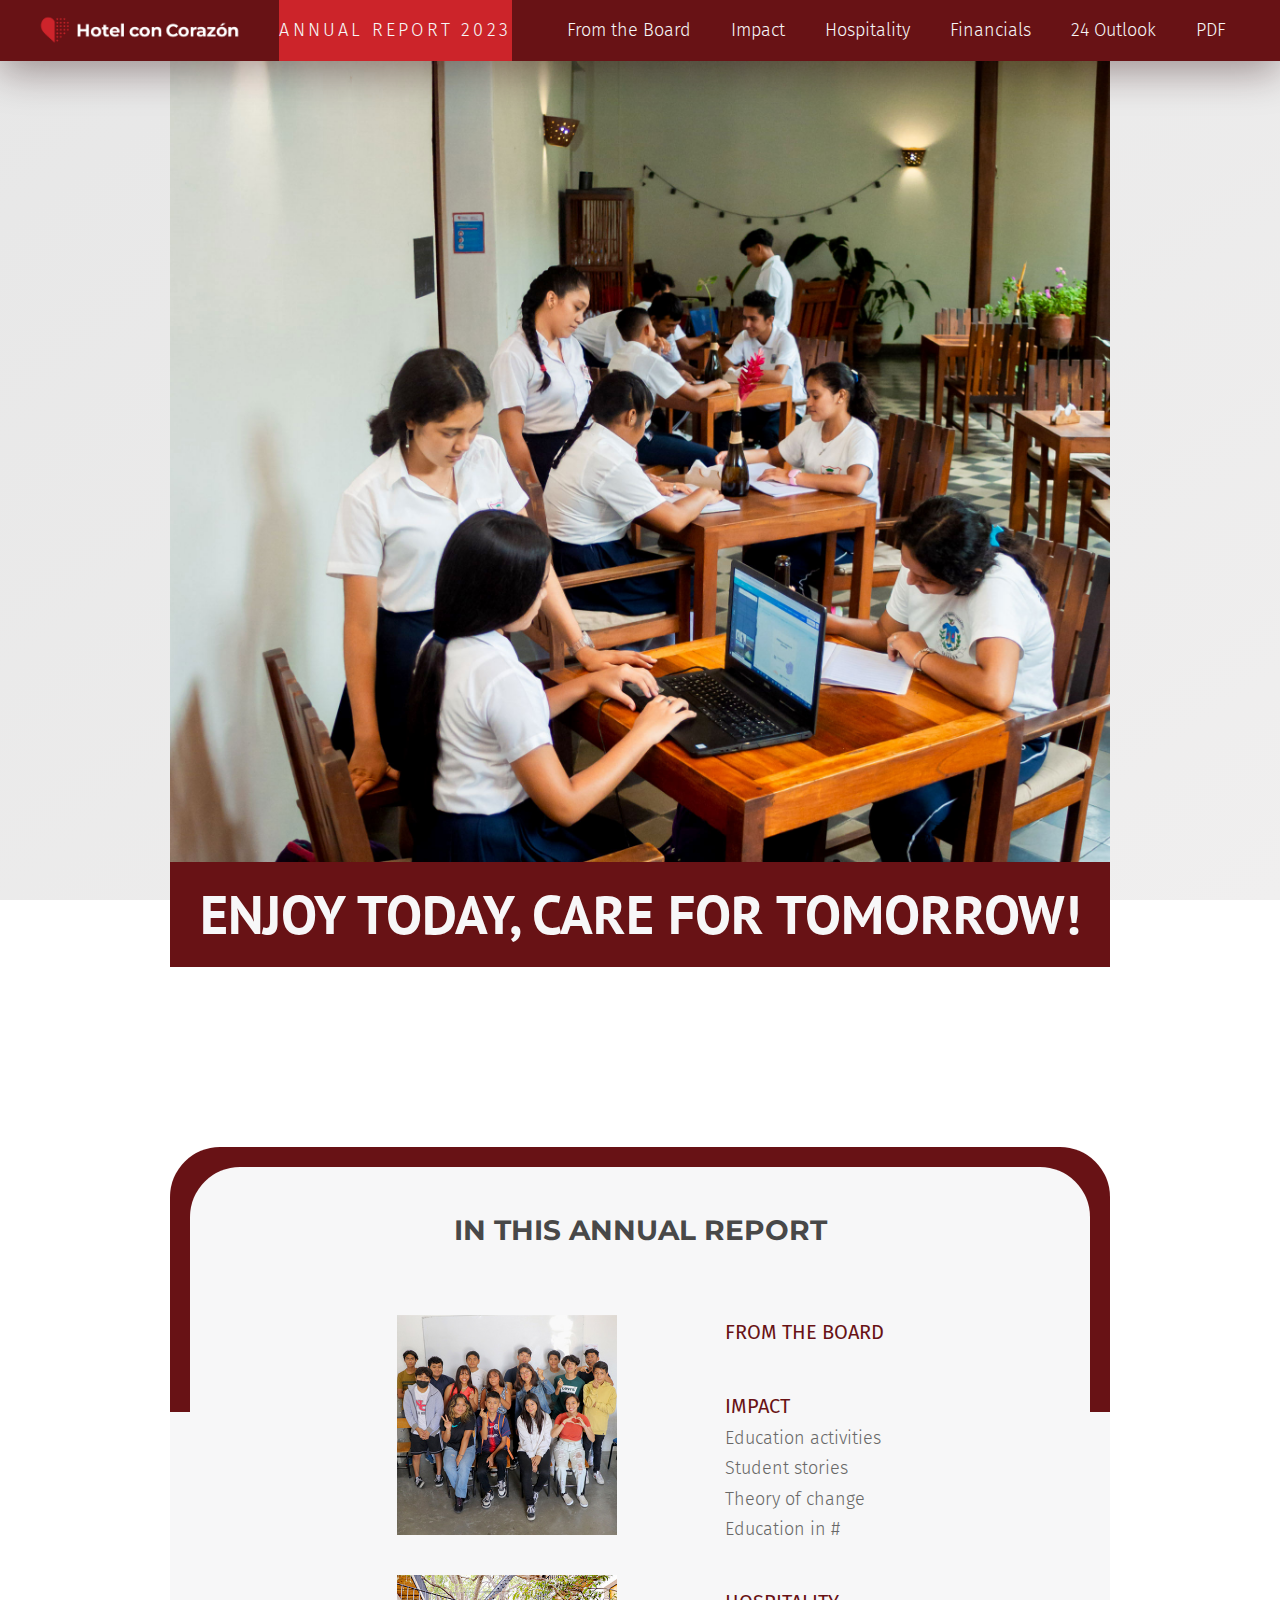
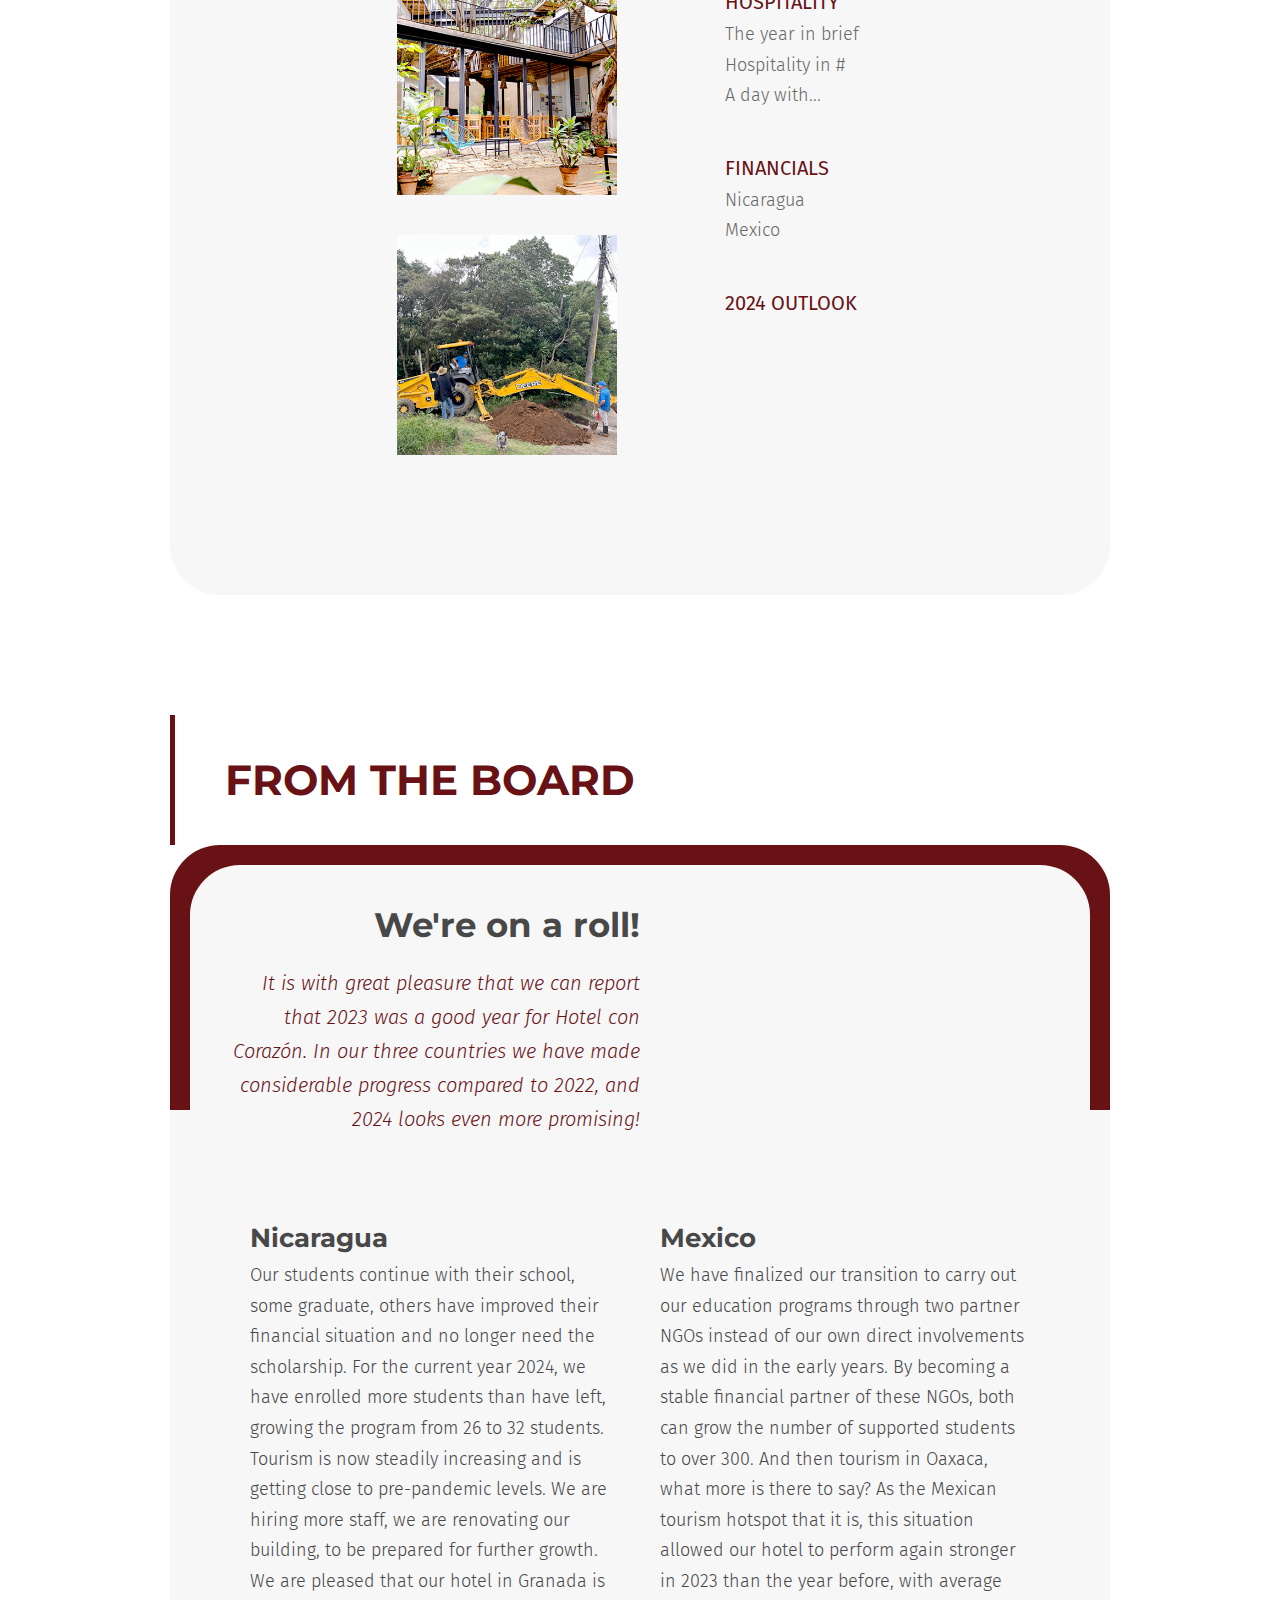
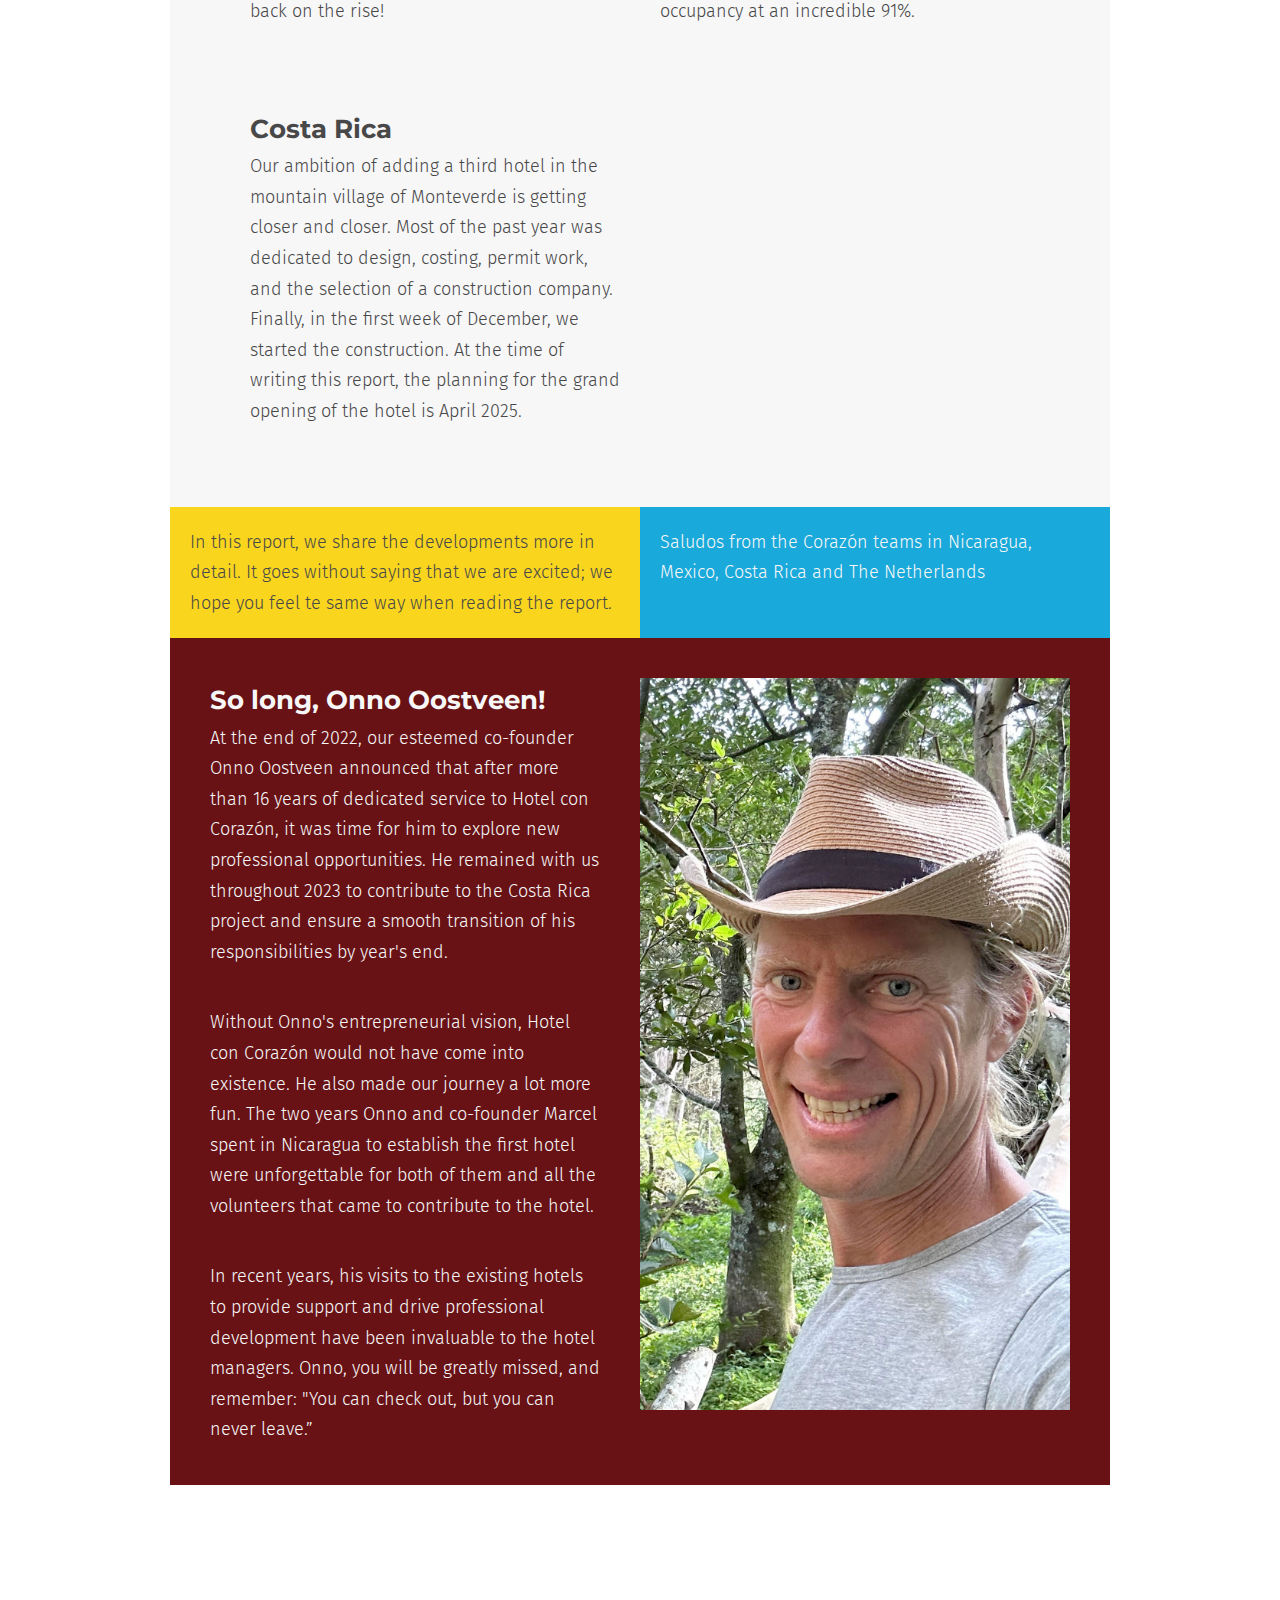
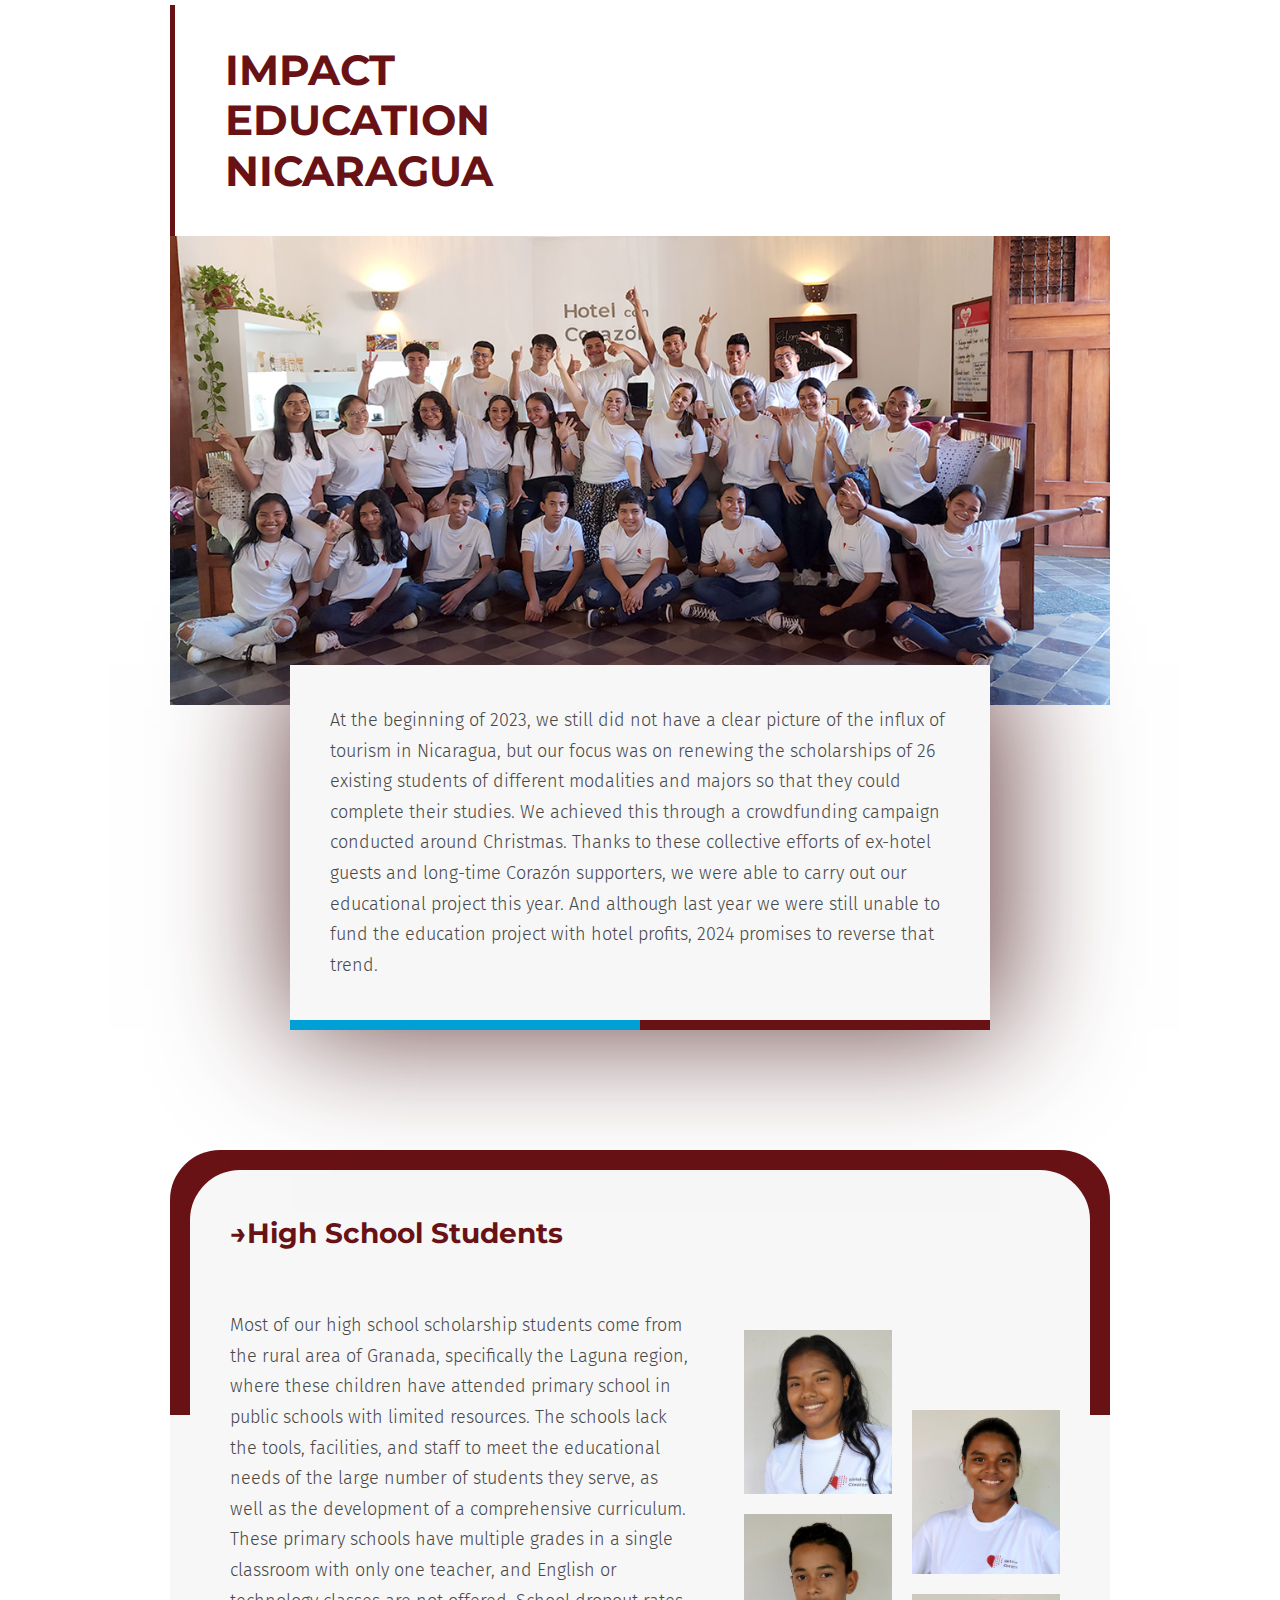
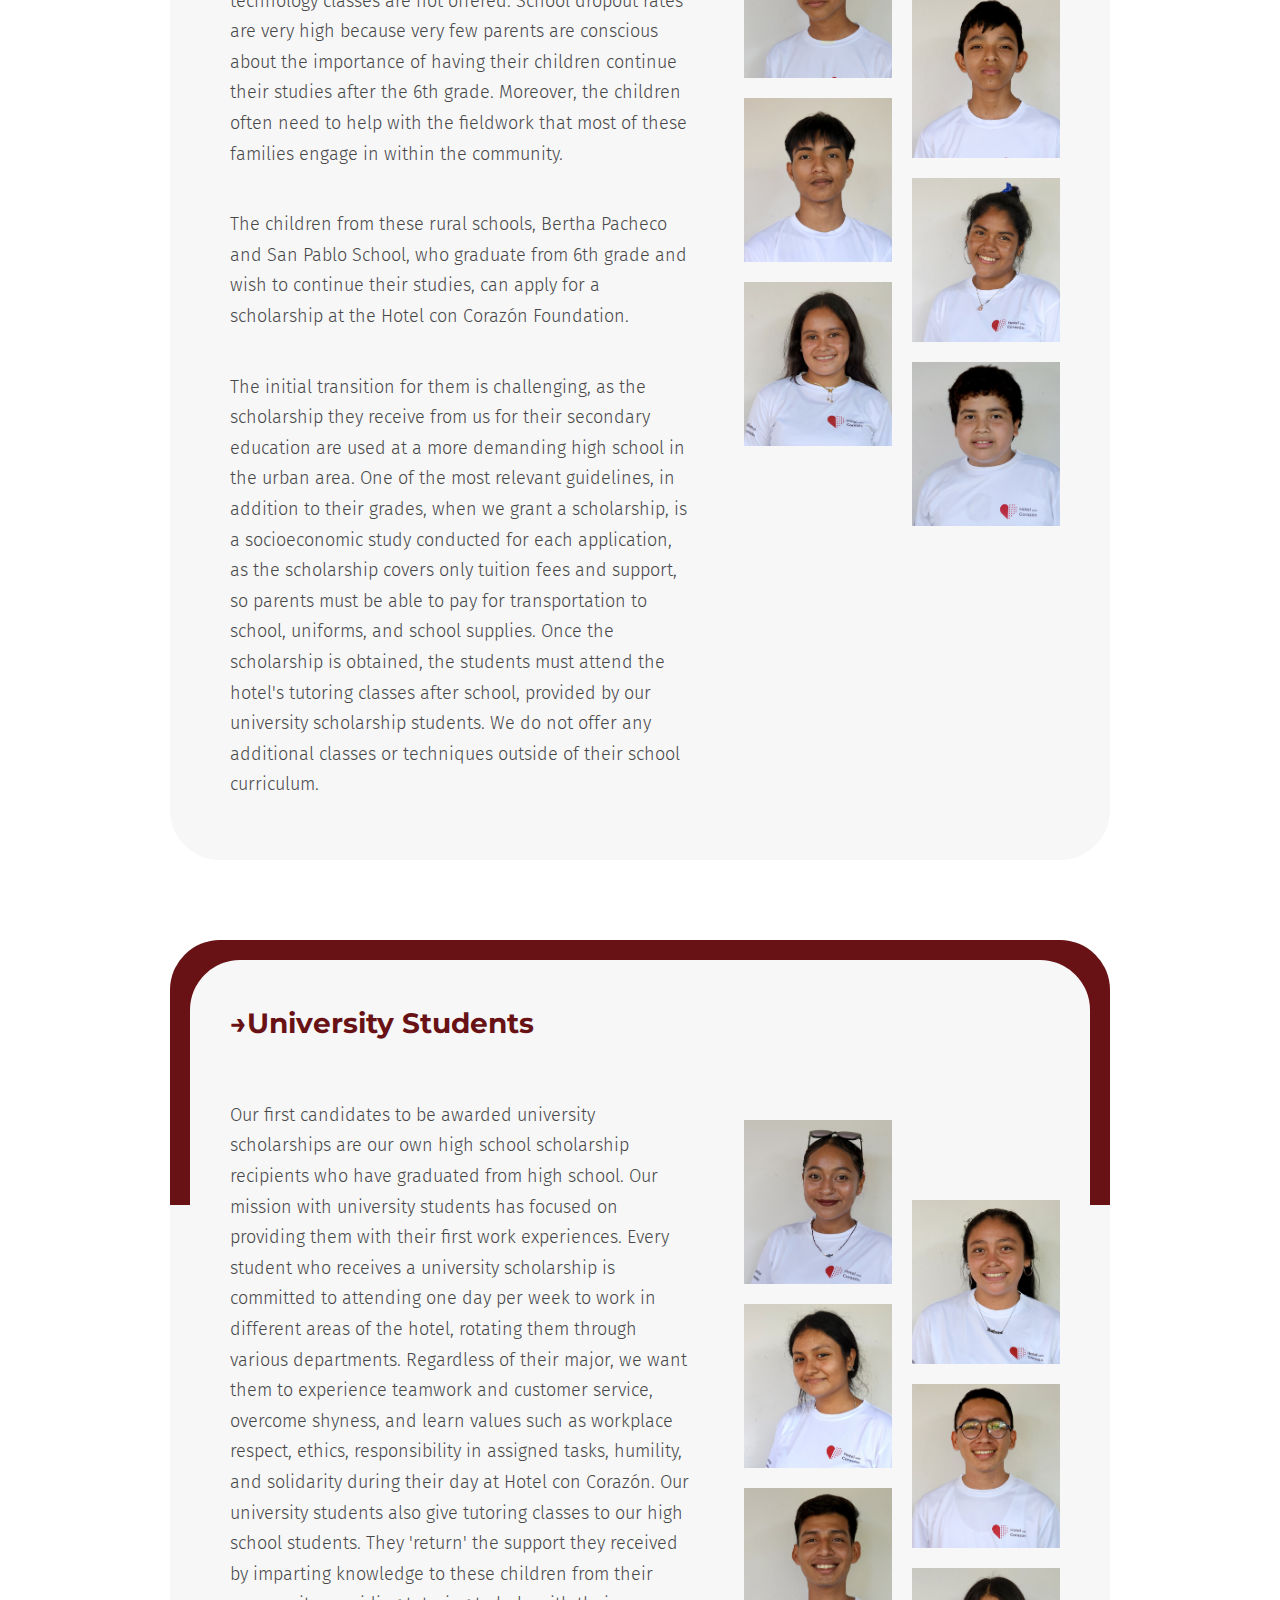
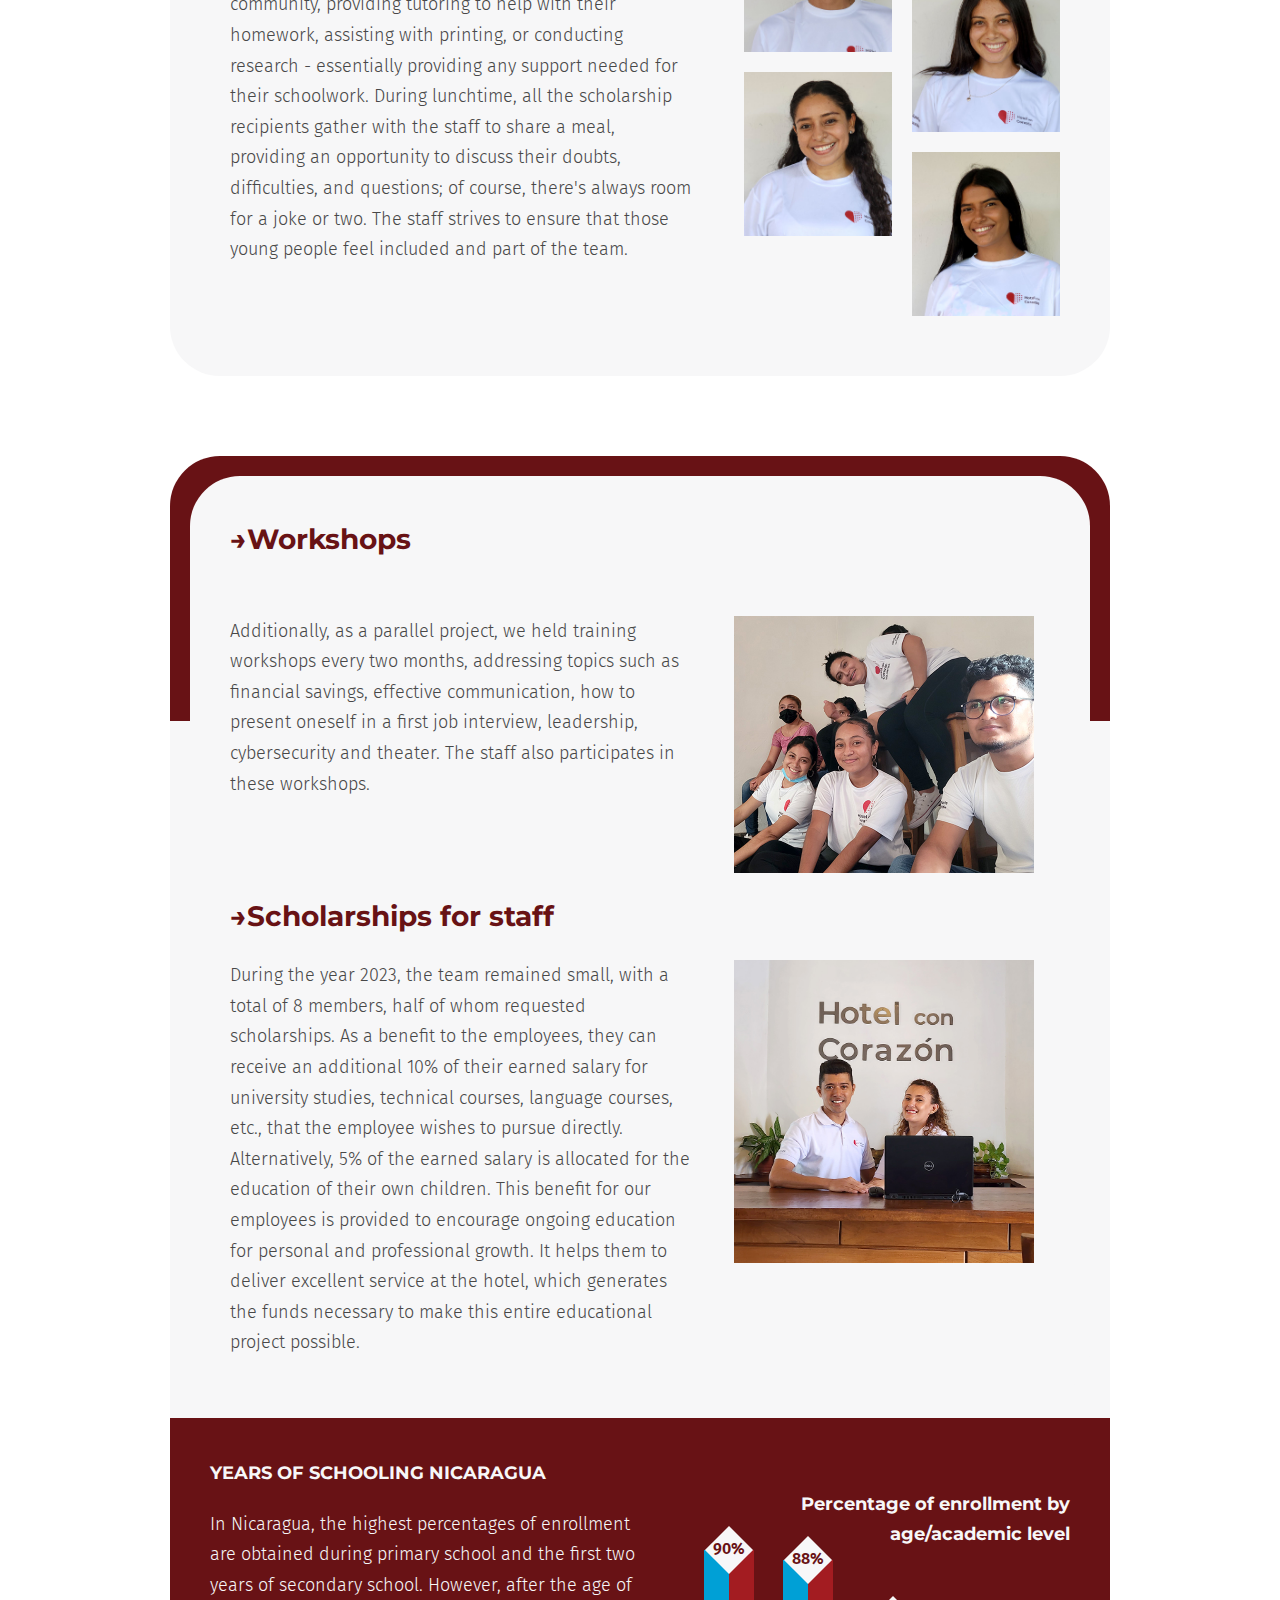
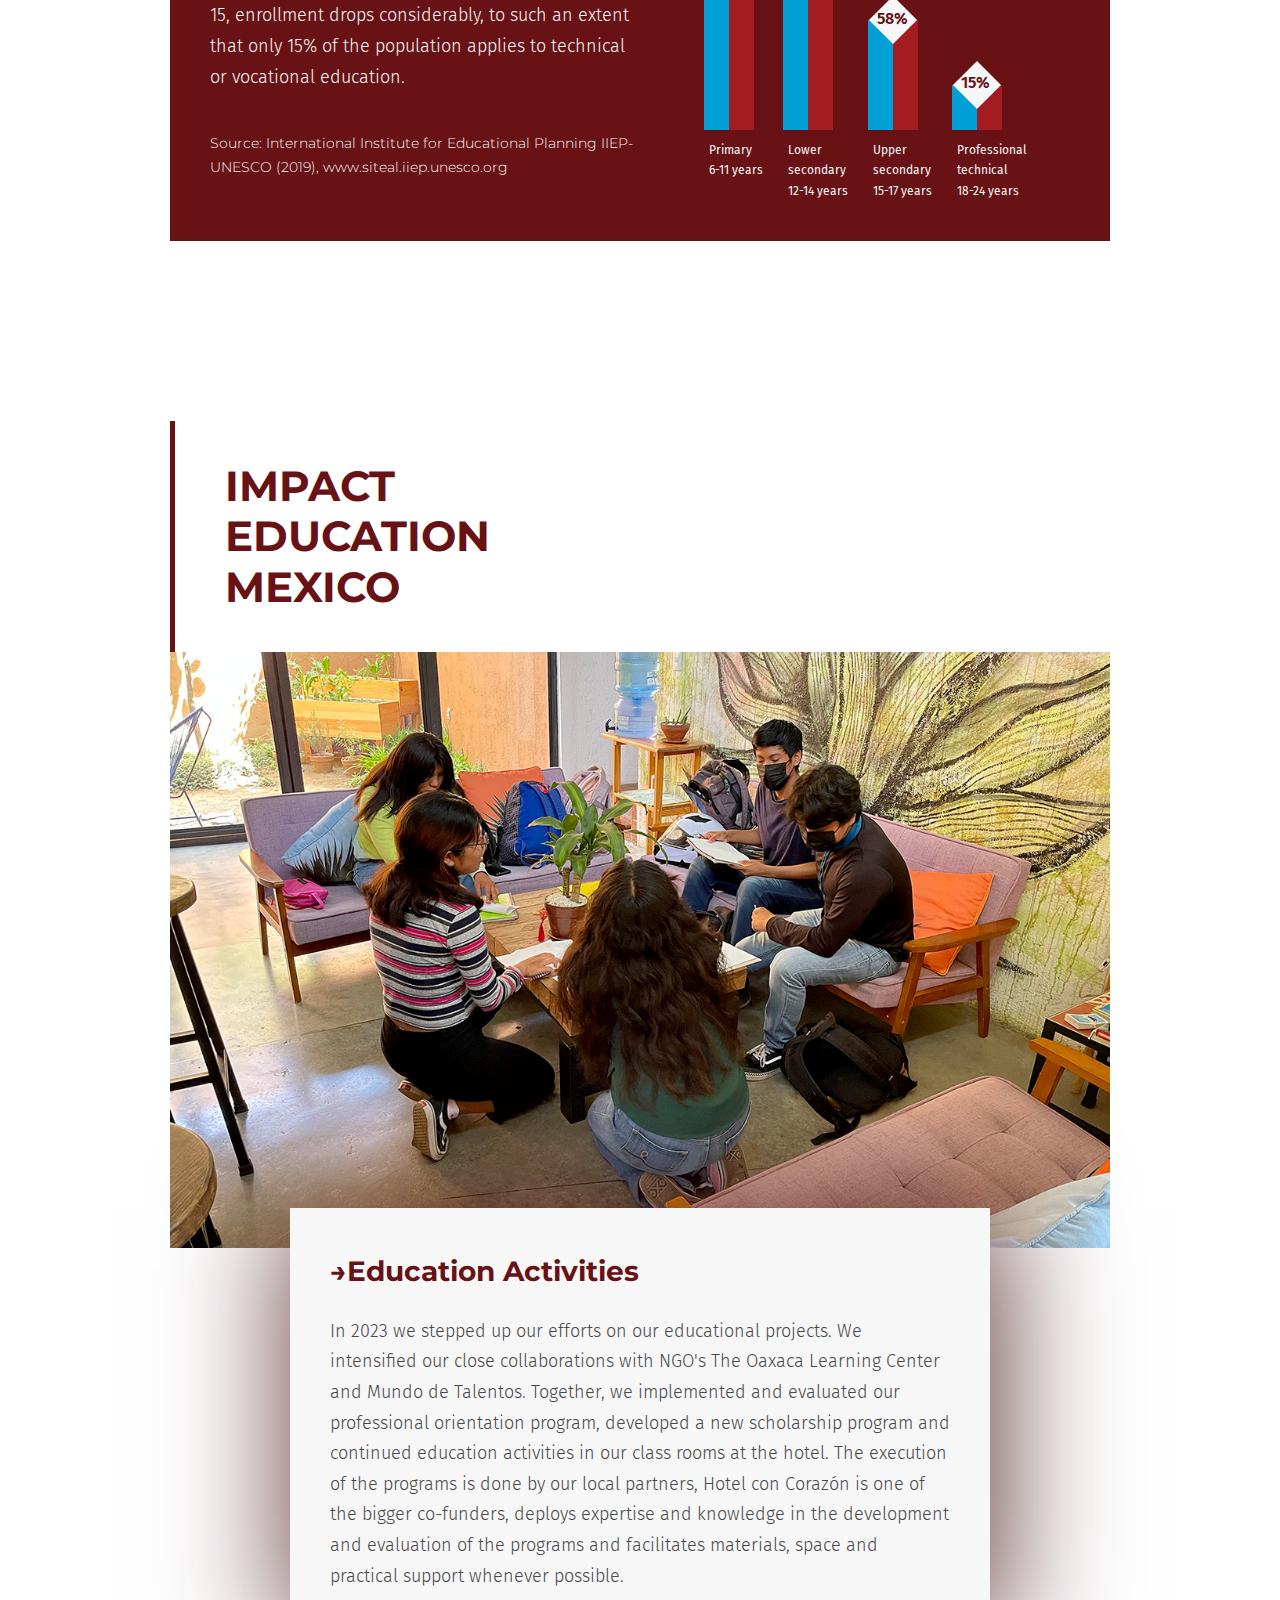
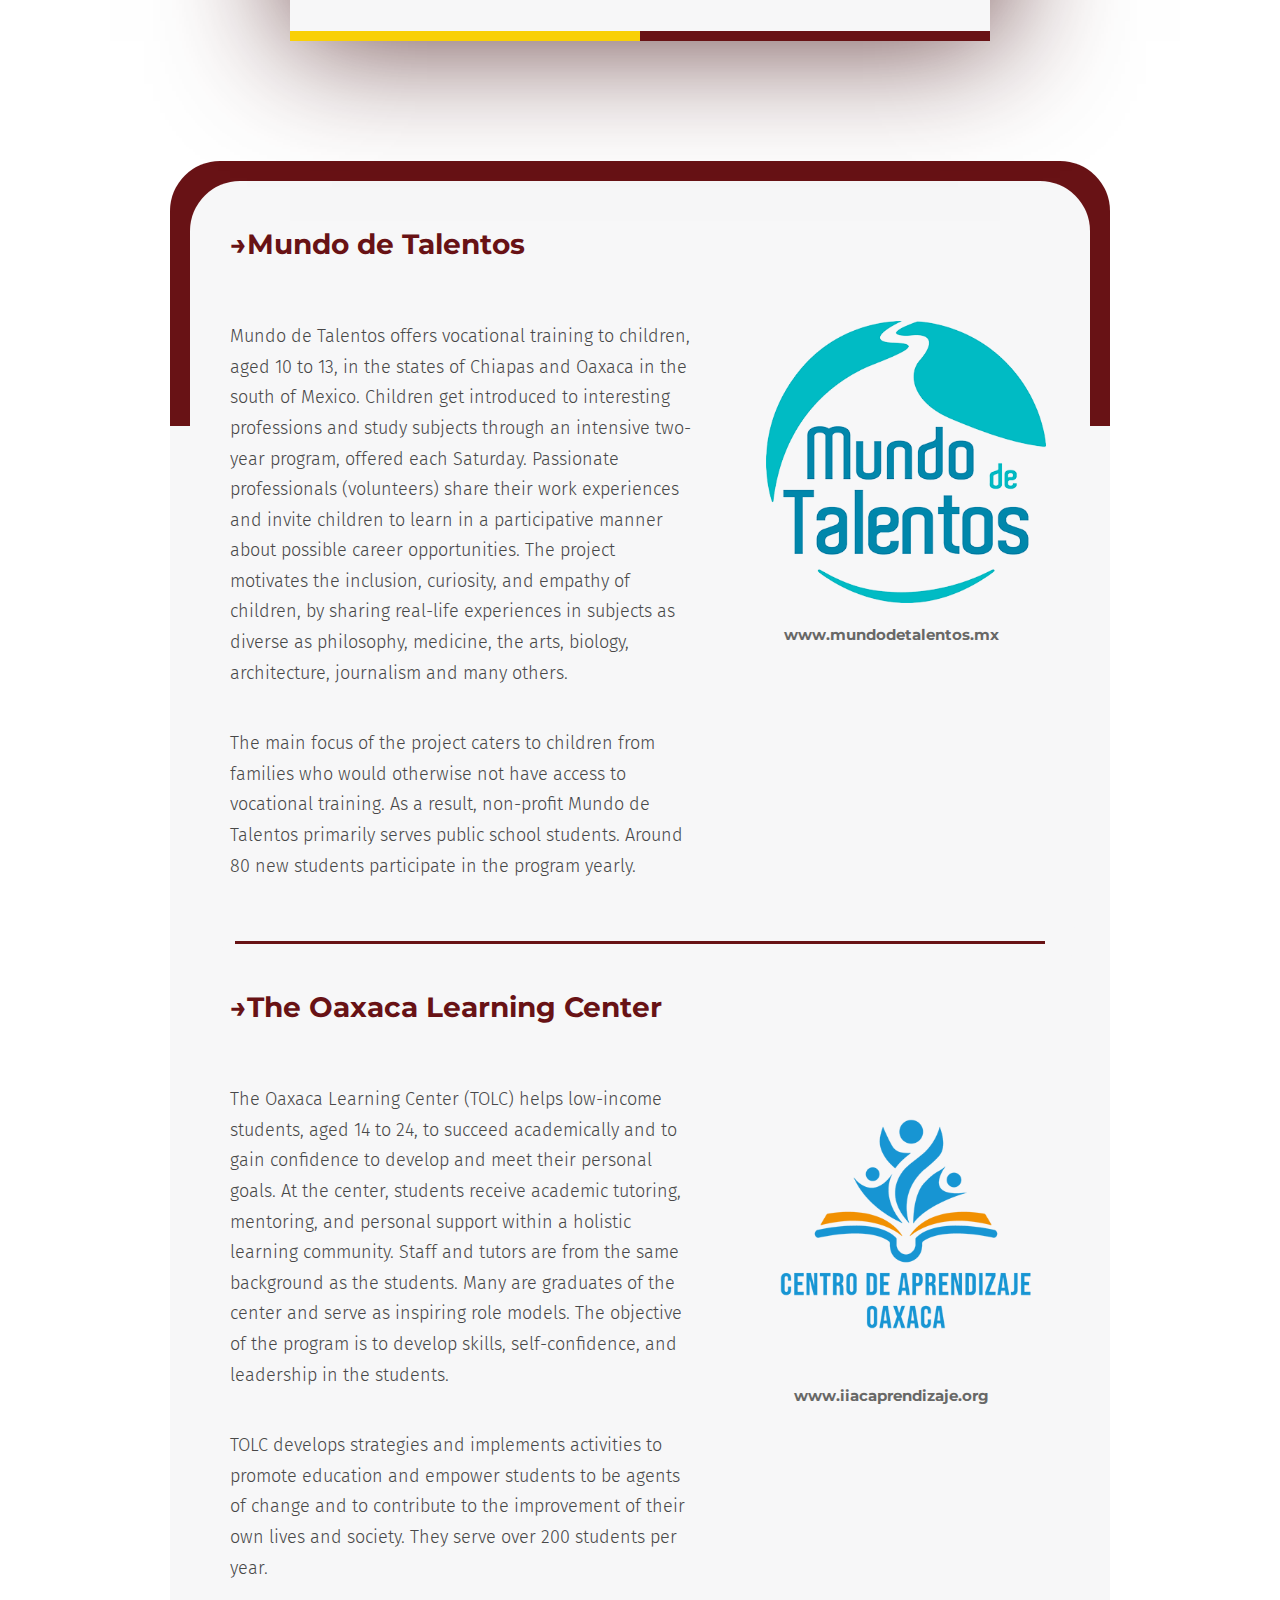
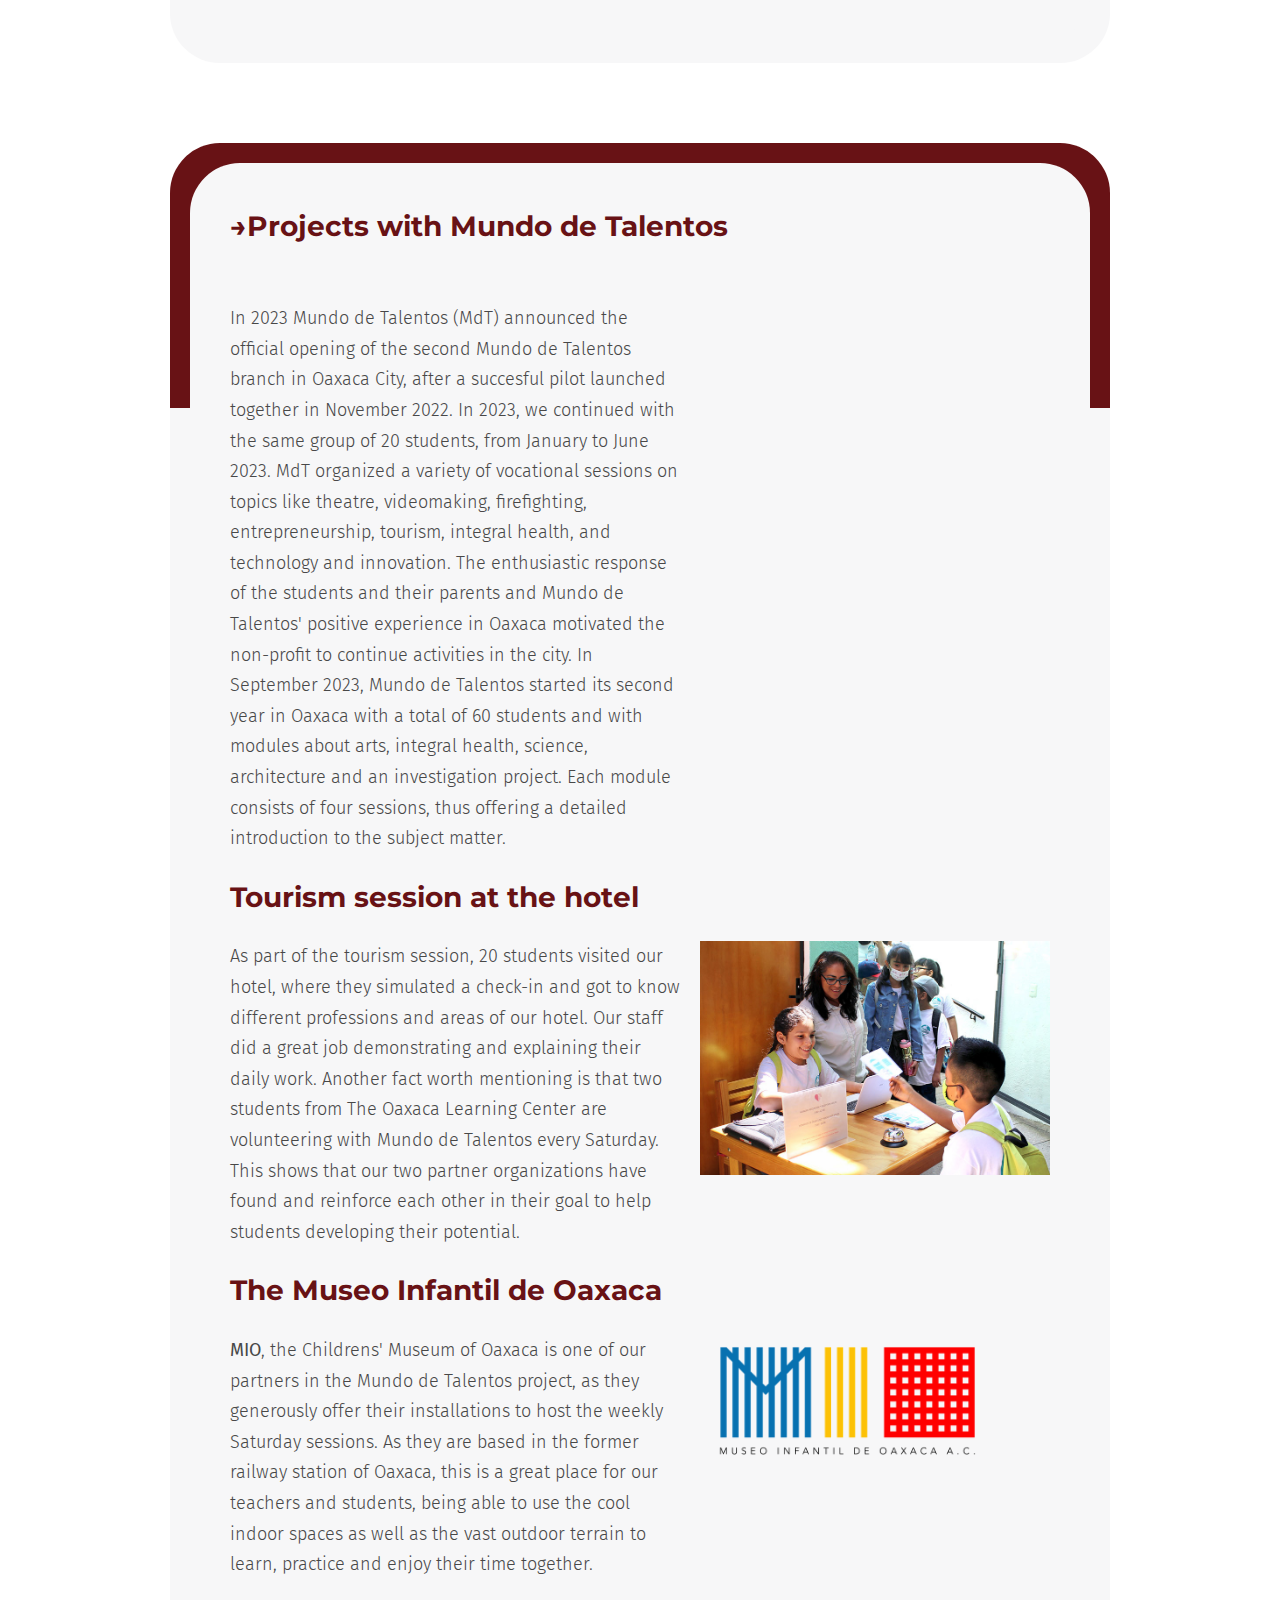
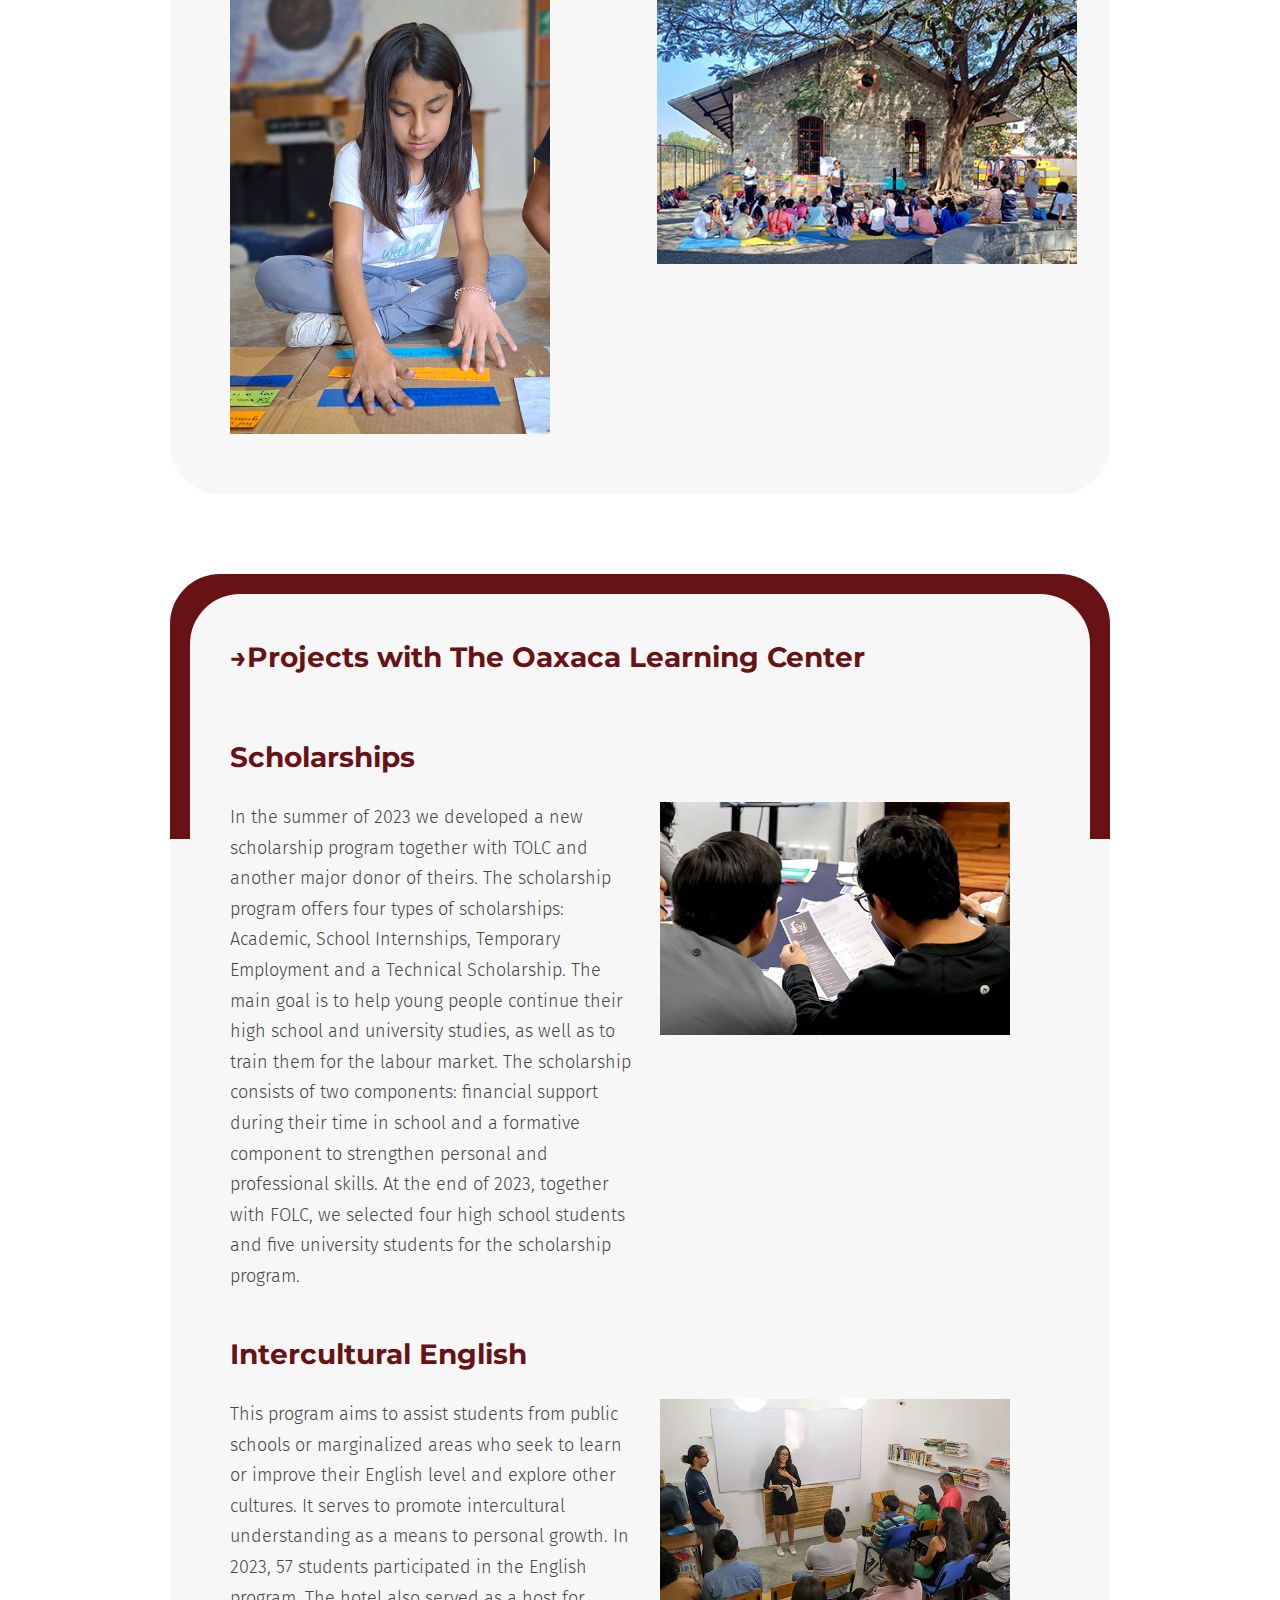
==== commit bd4d488e: "Add files via upload" ====
--- a/index.html
+++ b/index.html
@@ -711,8 +711,8 @@
             </div>
           </div>
         </div>
-        <div class="flex-container"></div>
-        <div class="impact-nica-title section-title white-color border-left">
+        <!-- <div class="flex-container"></div> -->
+        <div id="impact-edu-mex" class="impact-nica-title section-title white-color border-left">
           <div>
             <h2 class="uppercase">
               Impact
@@ -3236,12 +3236,12 @@
                 alt="Children students at tourism session in hotel"
               />
             </div>
-            <div class="aside-img-container-outlook02 mdt-students">
+            <!-- <div class="aside-img-container-outlook02 mdt-students">
               <img
                 src="./assets/img/mdt-students-mex.jpg"
                 alt="Students at Mundo de Talentos session"
               />
-            </div>
+            </div> -->
           </div>
         </div>
       </div>
--- a/style.css
+++ b/style.css
@@ -2304,17 +2304,17 @@
 /* -- //////////// OUTLOOK 2024 ////// -- */
 
 .outlook-intro-text-box {
-  width: 460px;
+  width: 100%;
   padding: 40px;
 }
 
 .outlook-intro-text {
   font-size: 22px;
-  color: #f7f7f8;
+  color: #681215;
   font-weight: 300;
   font-style: italic;
   display: inline;
-  background: #3d0a0c99;
+  /* background: #3d0a0c99; */
   padding: 5px 0;
 }
 
@@ -2567,6 +2567,10 @@
 }
 
 /* --- /////  MEXICO IMPACT MDT TOLC ETC //// --- */
+
+#impact-edu-mex {
+  margin-top: 180px;
+}
 
 .span-04 {
   grid-column: span 4;
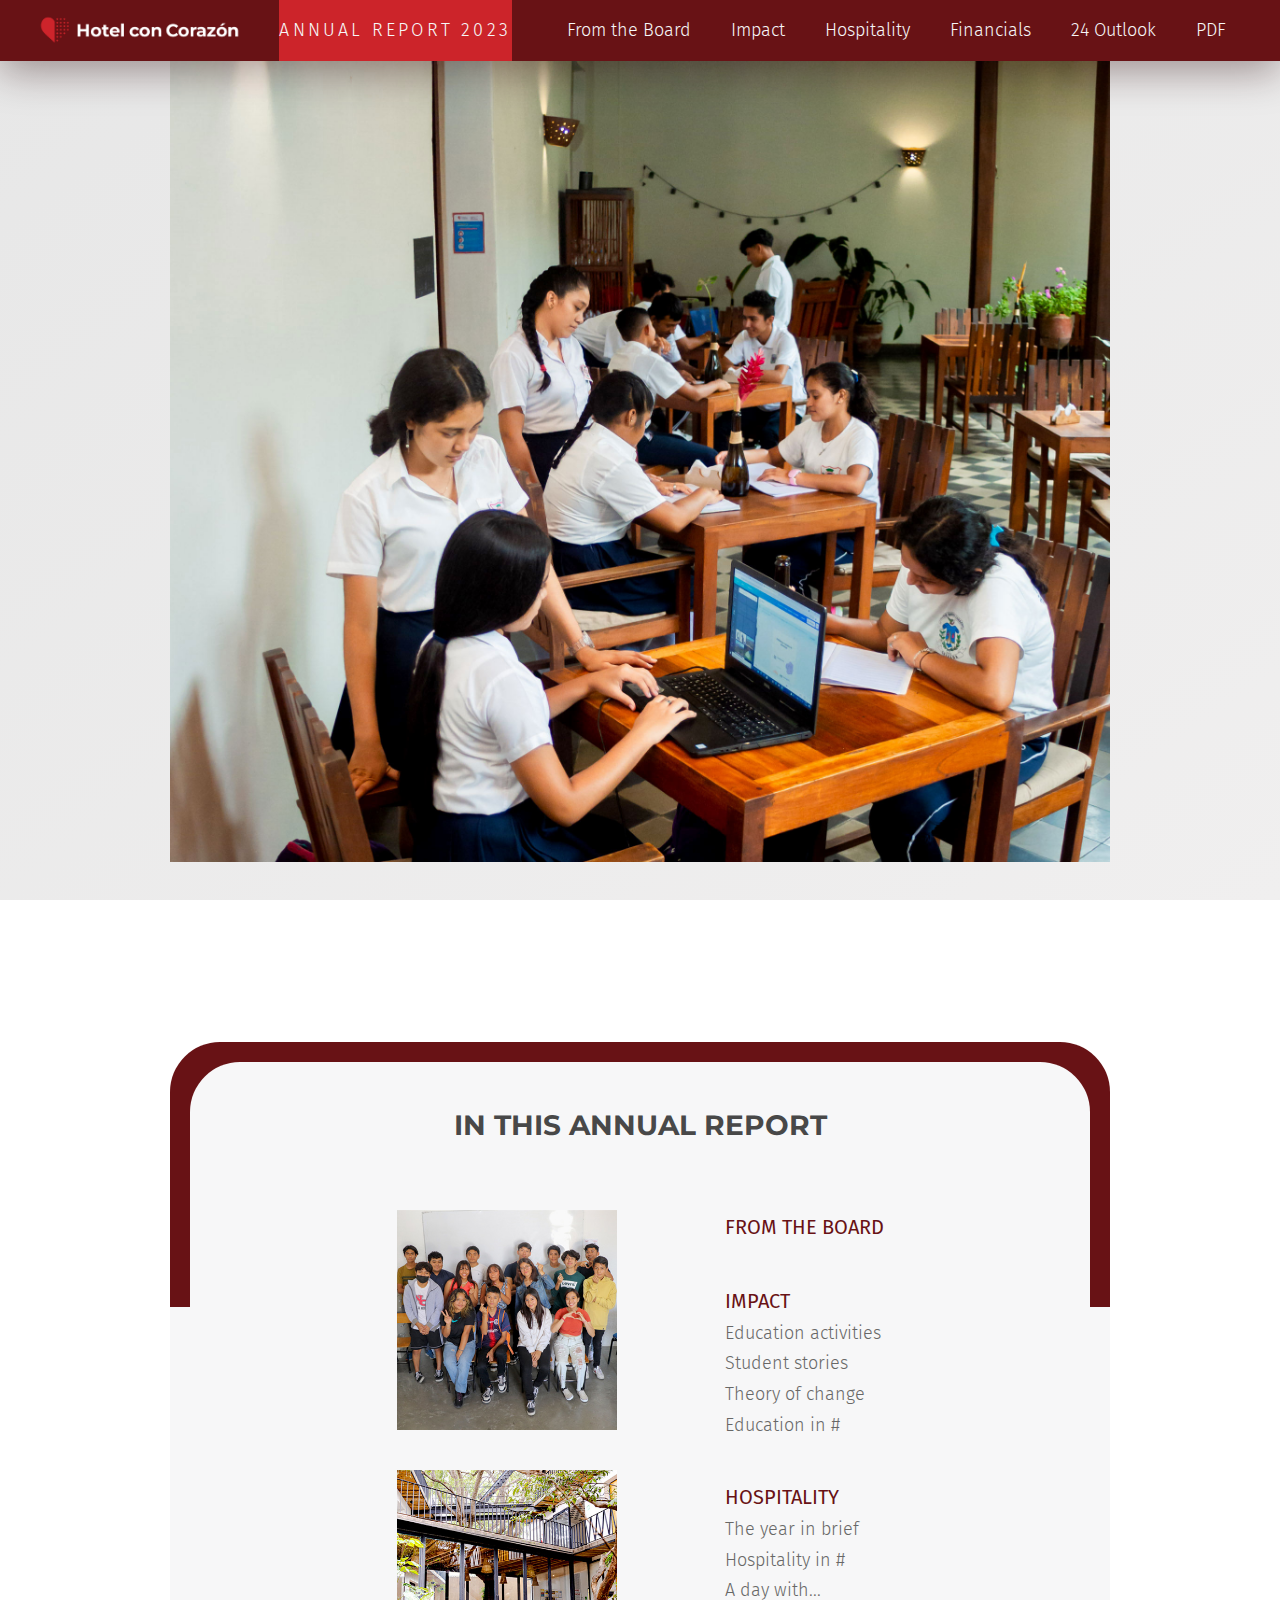
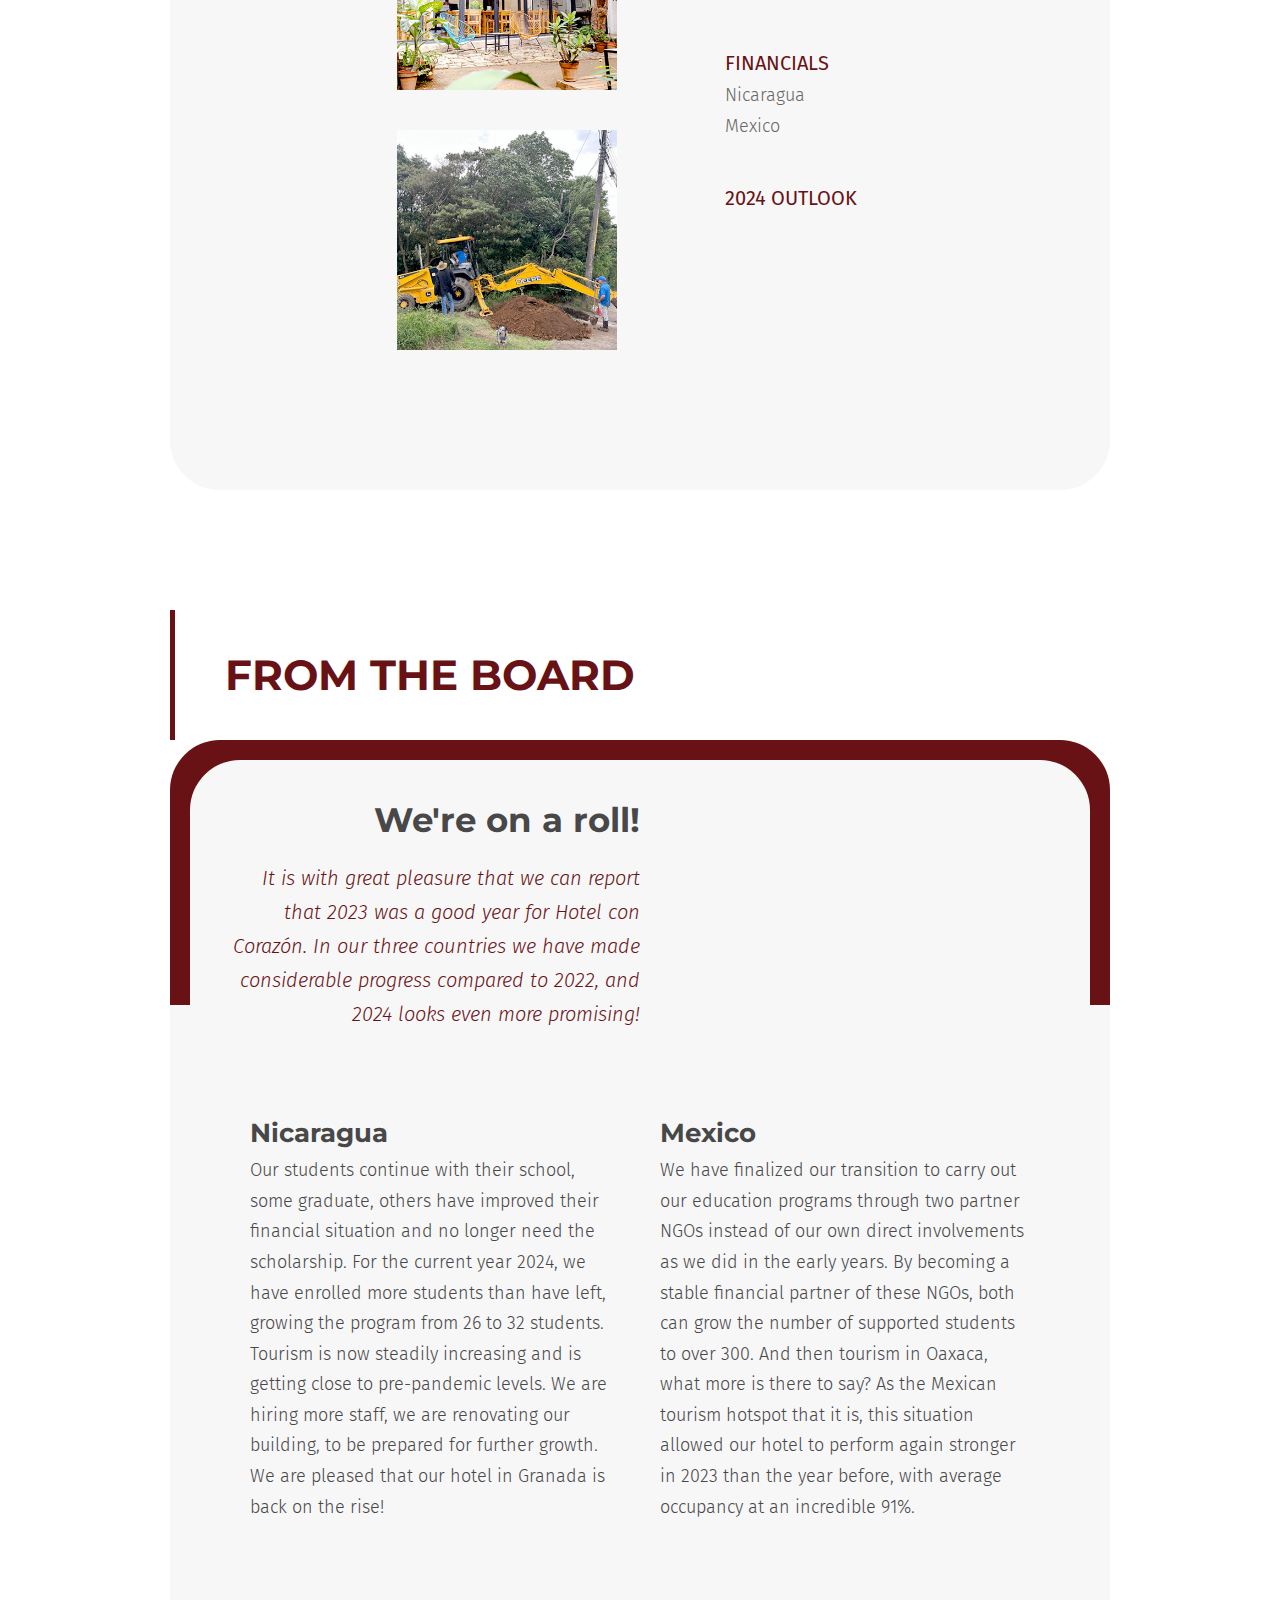
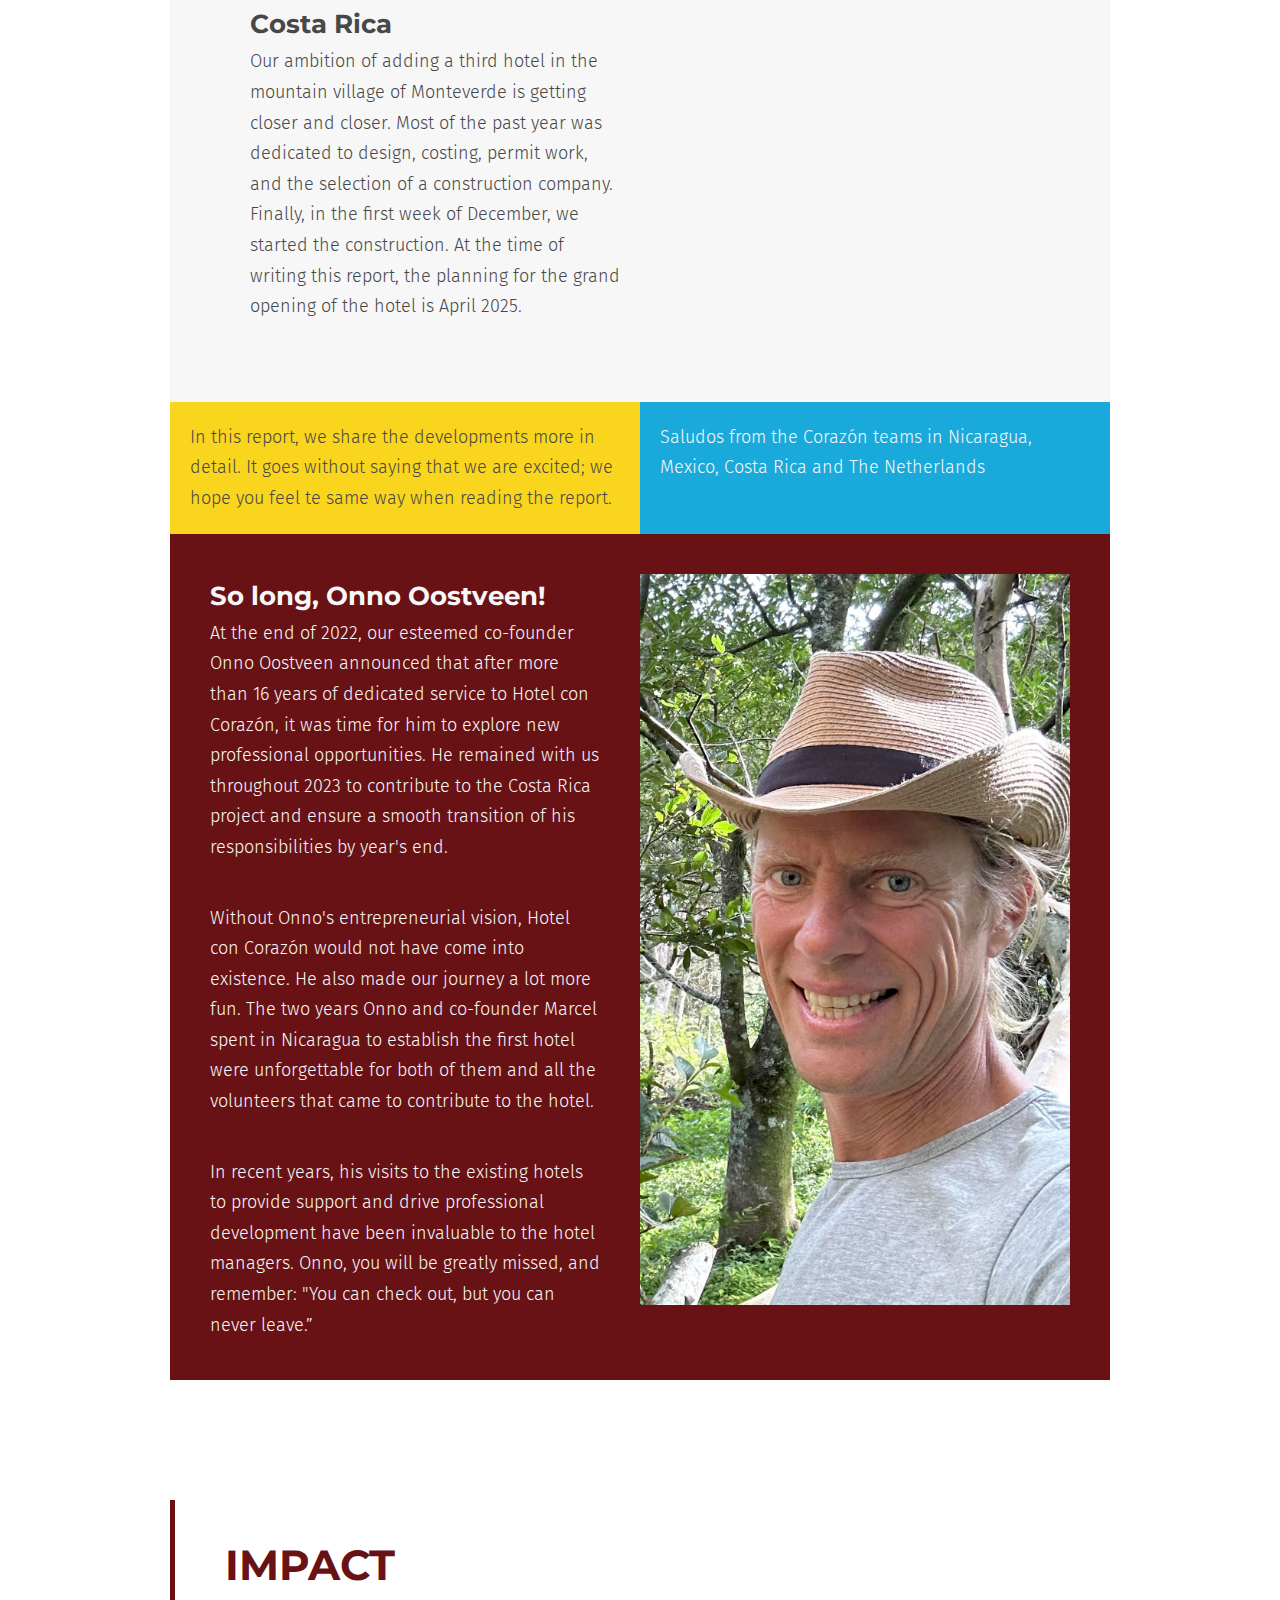
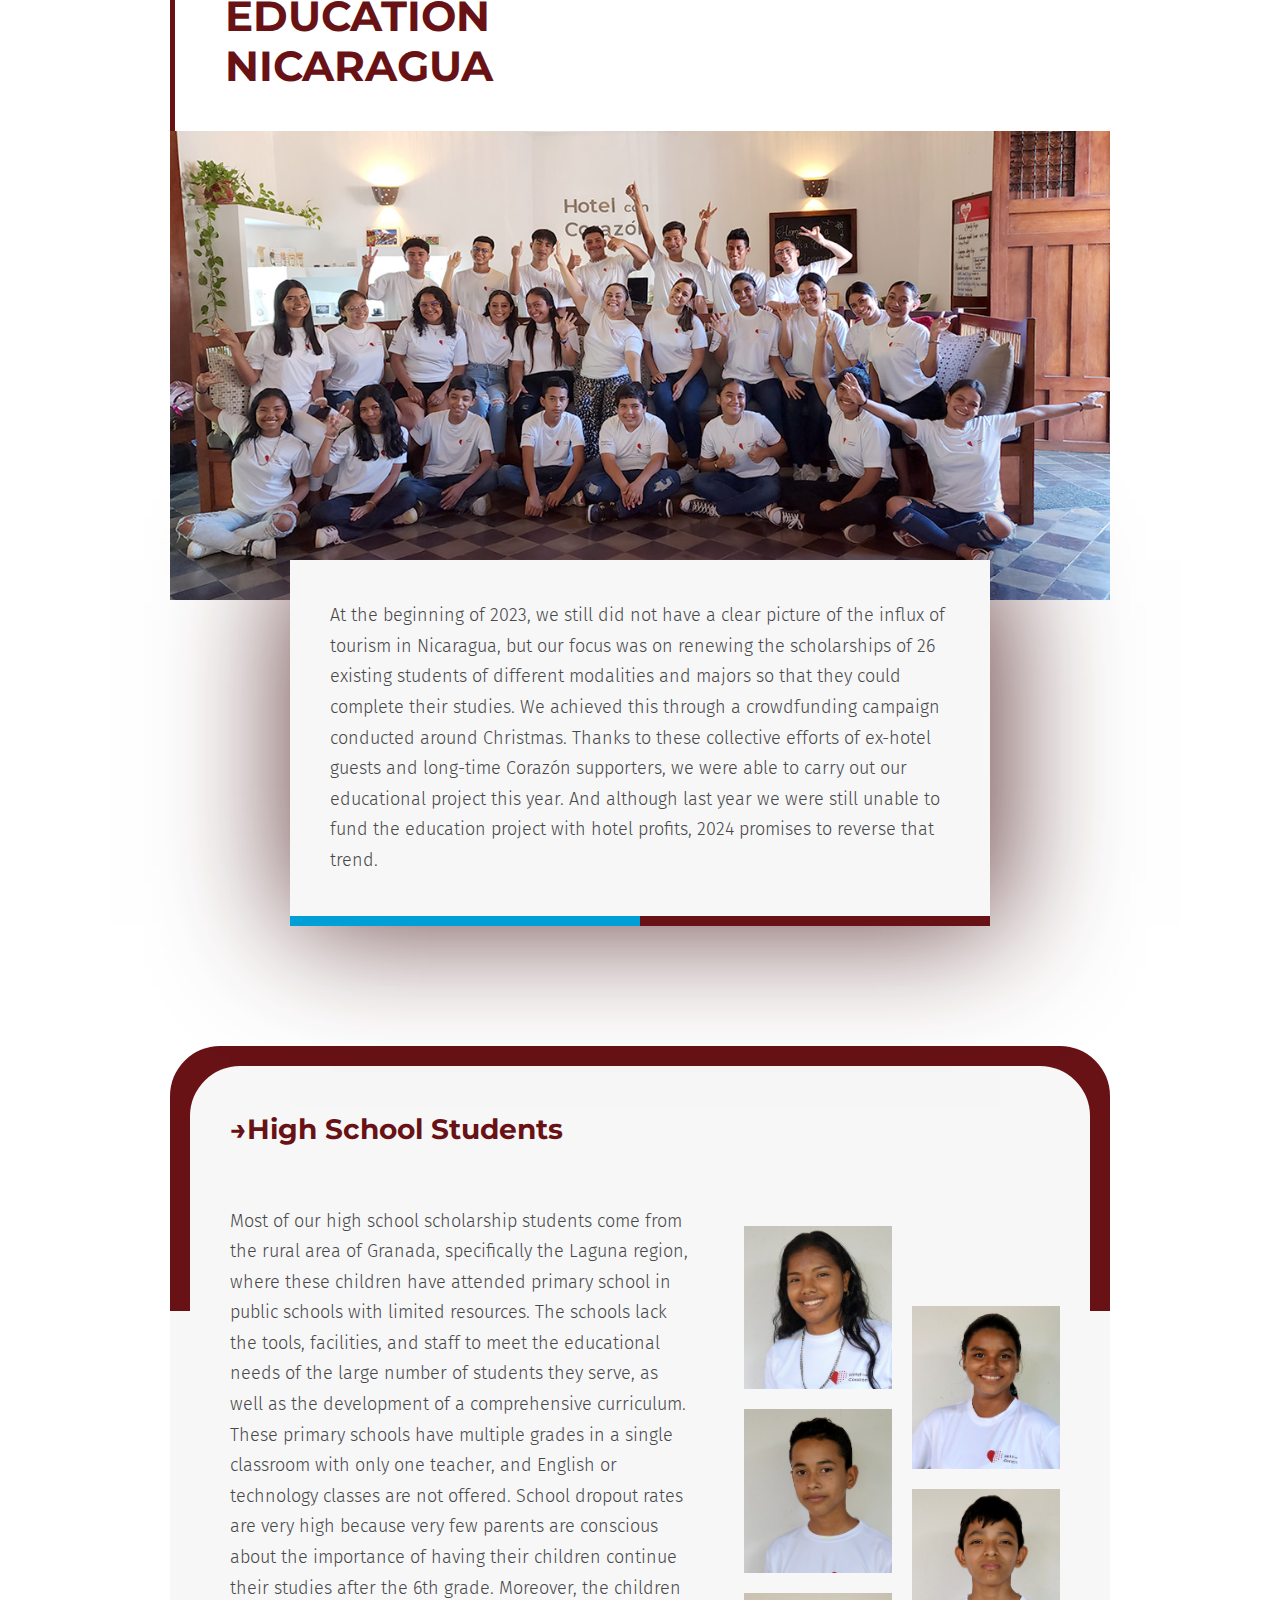
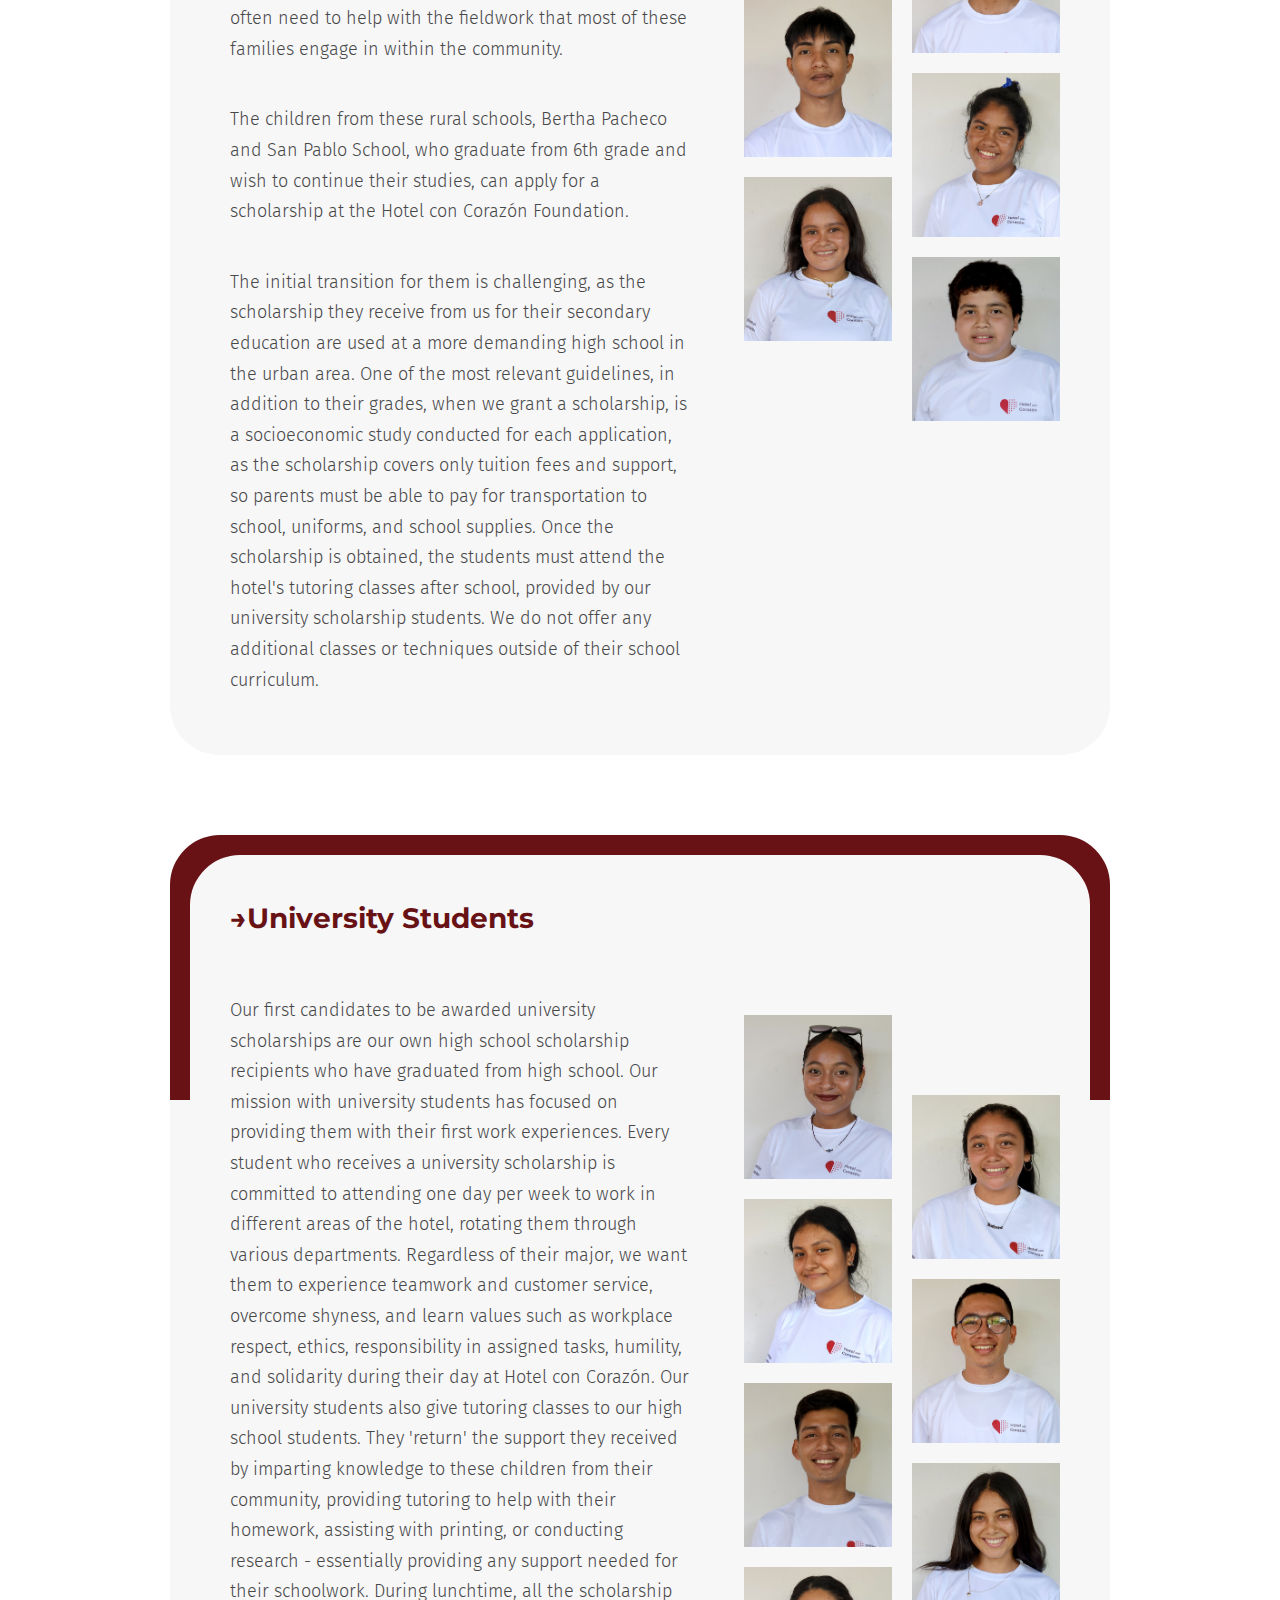
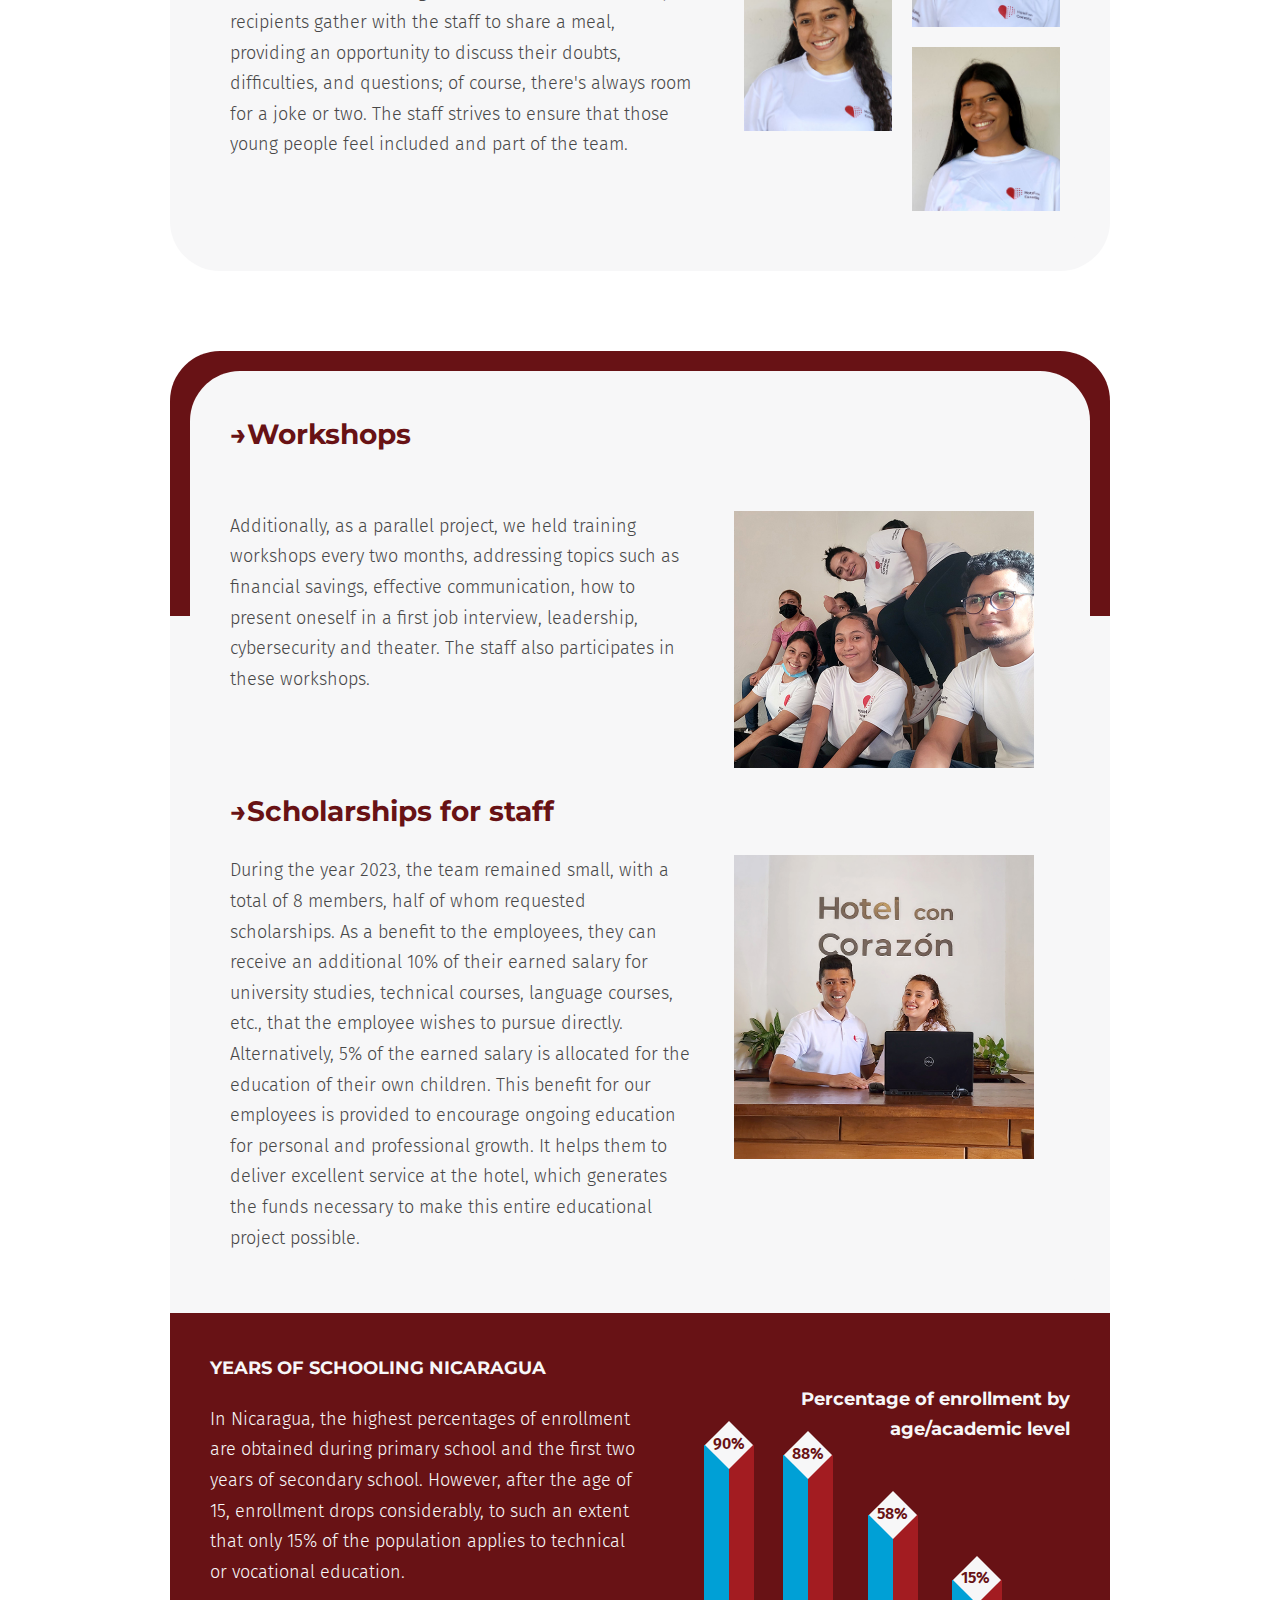
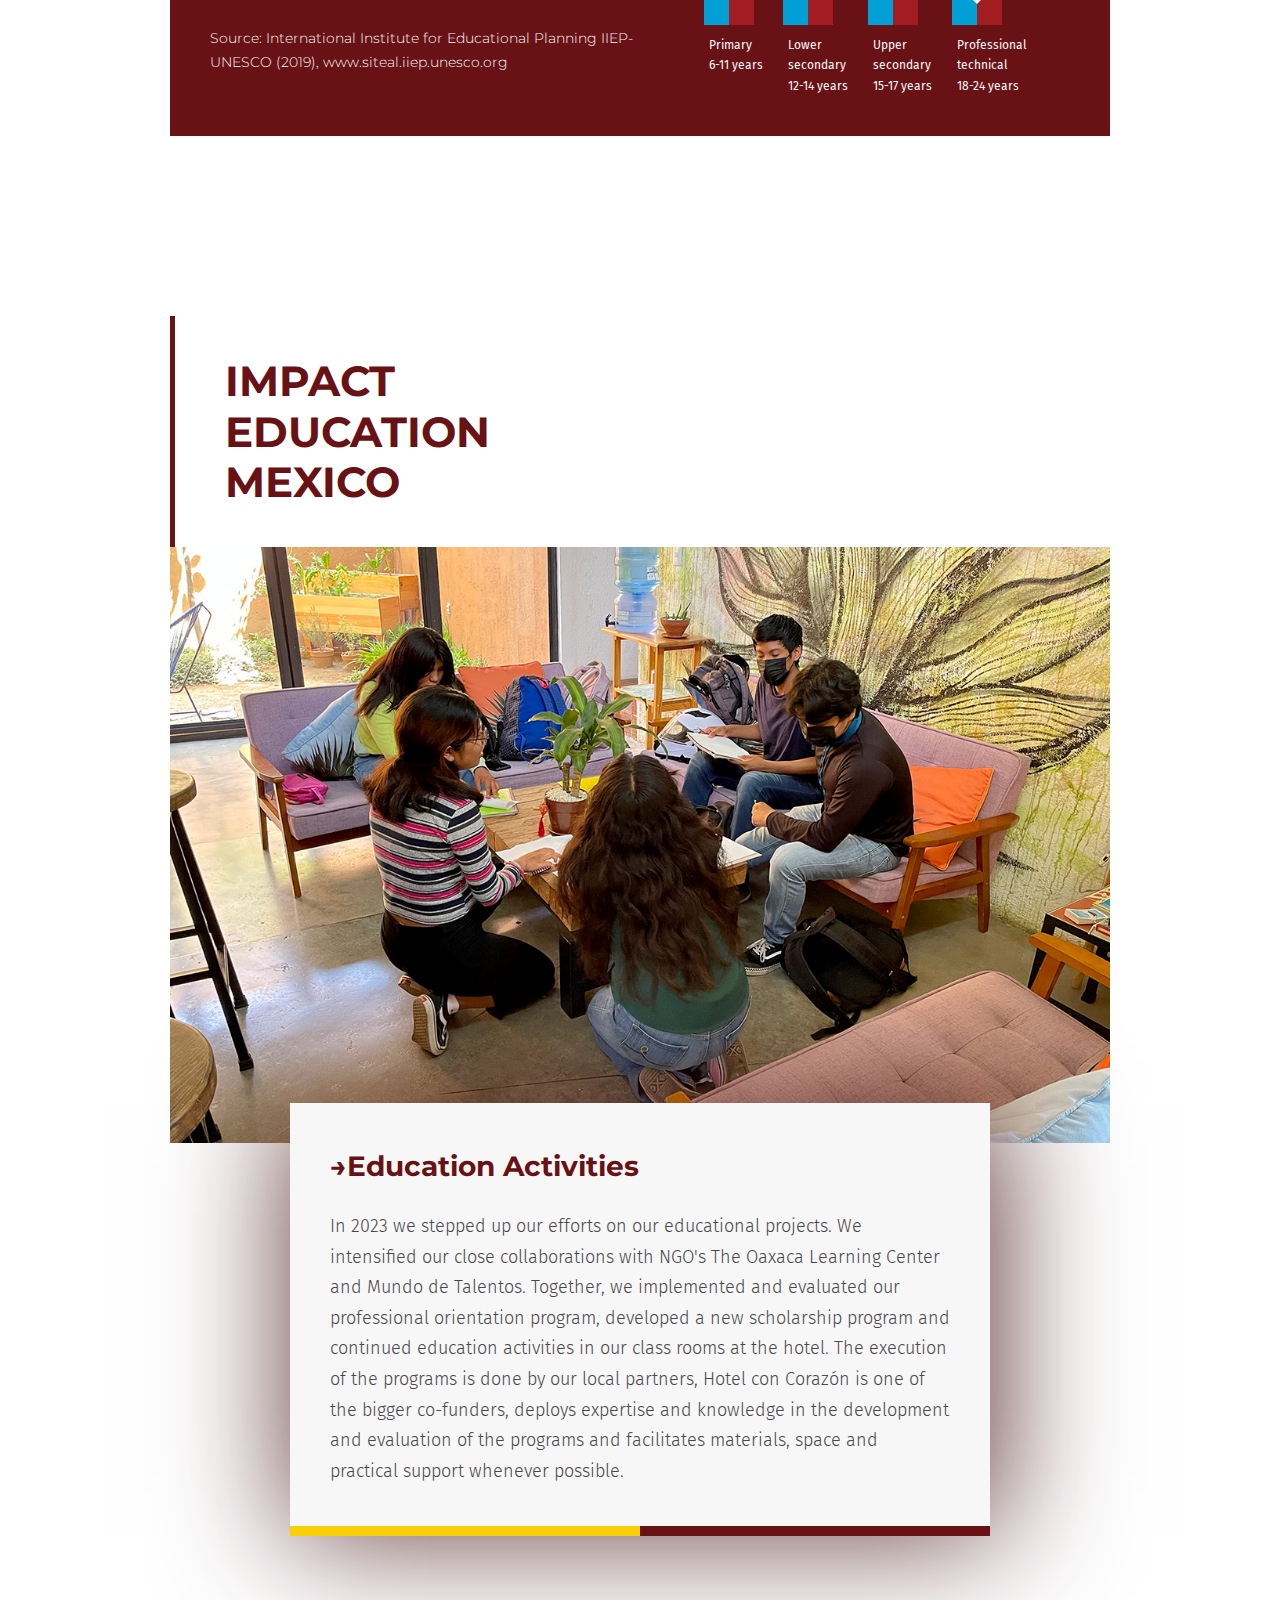
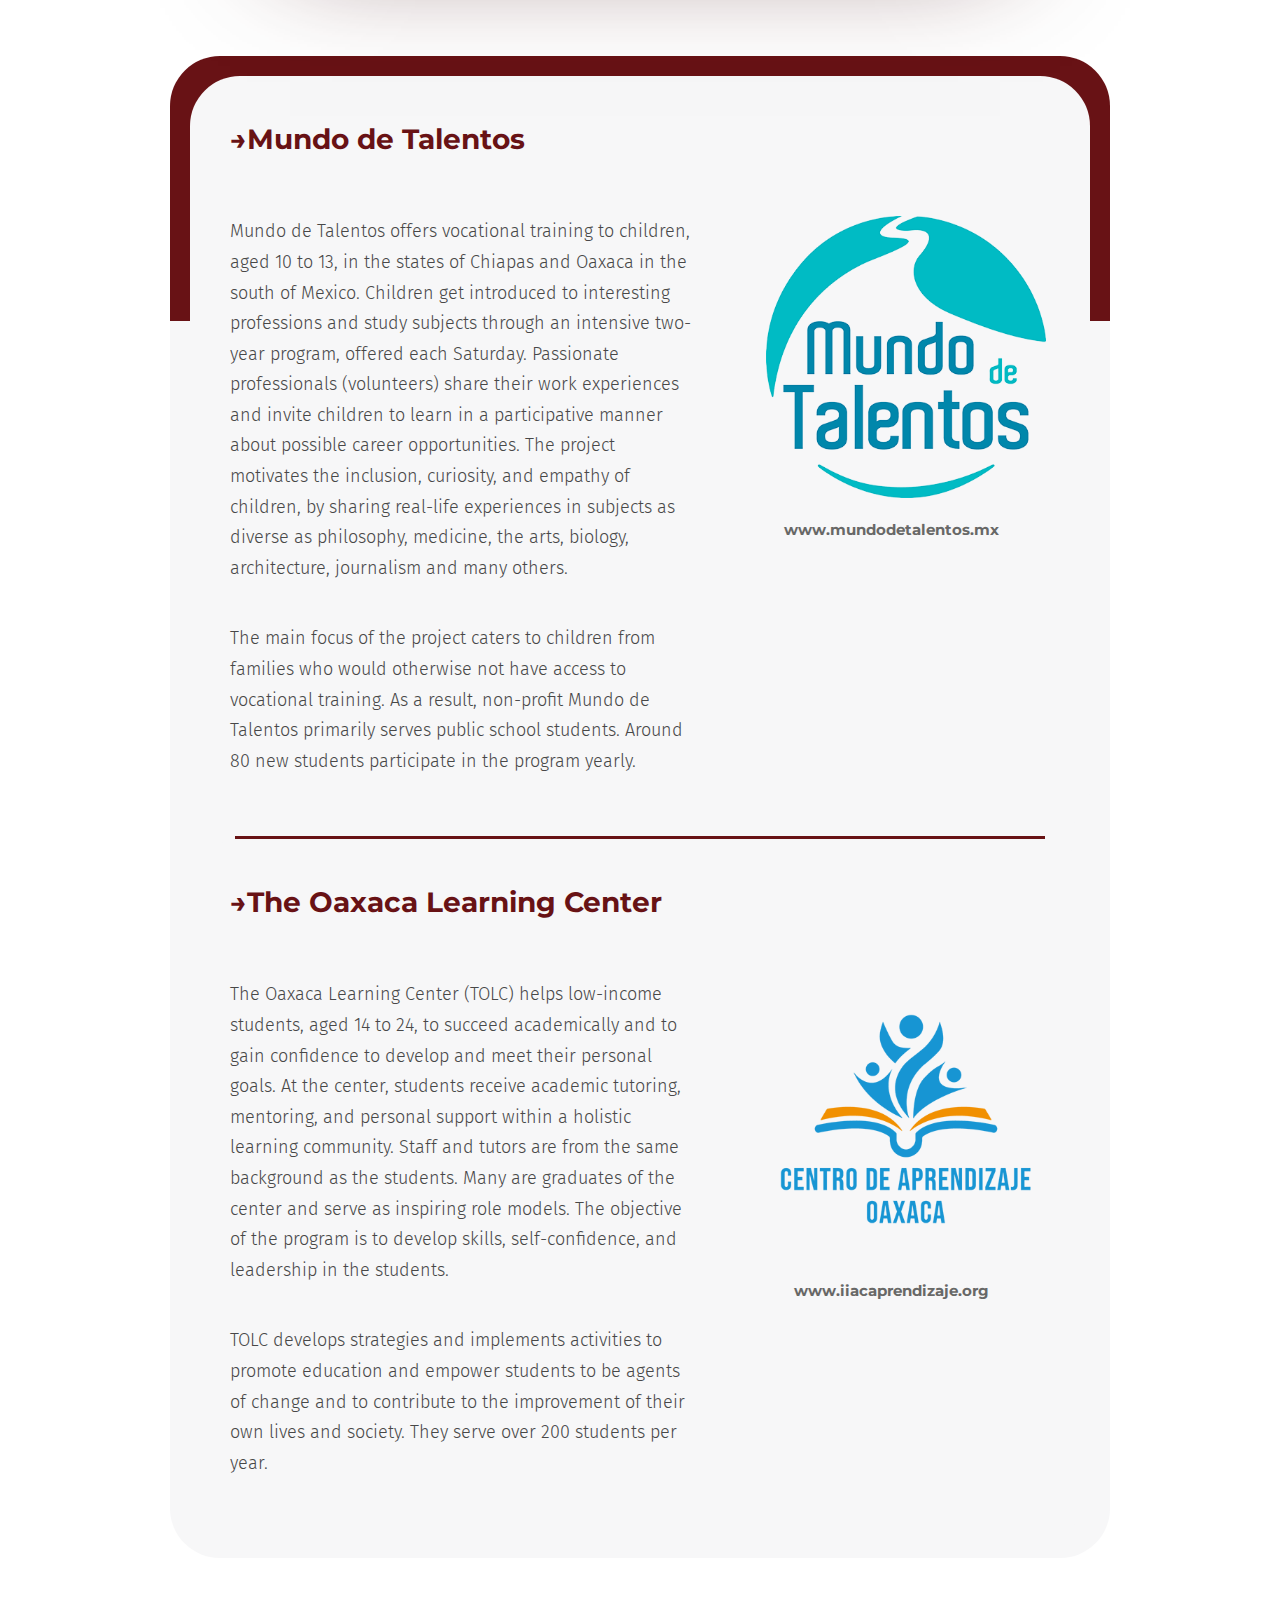
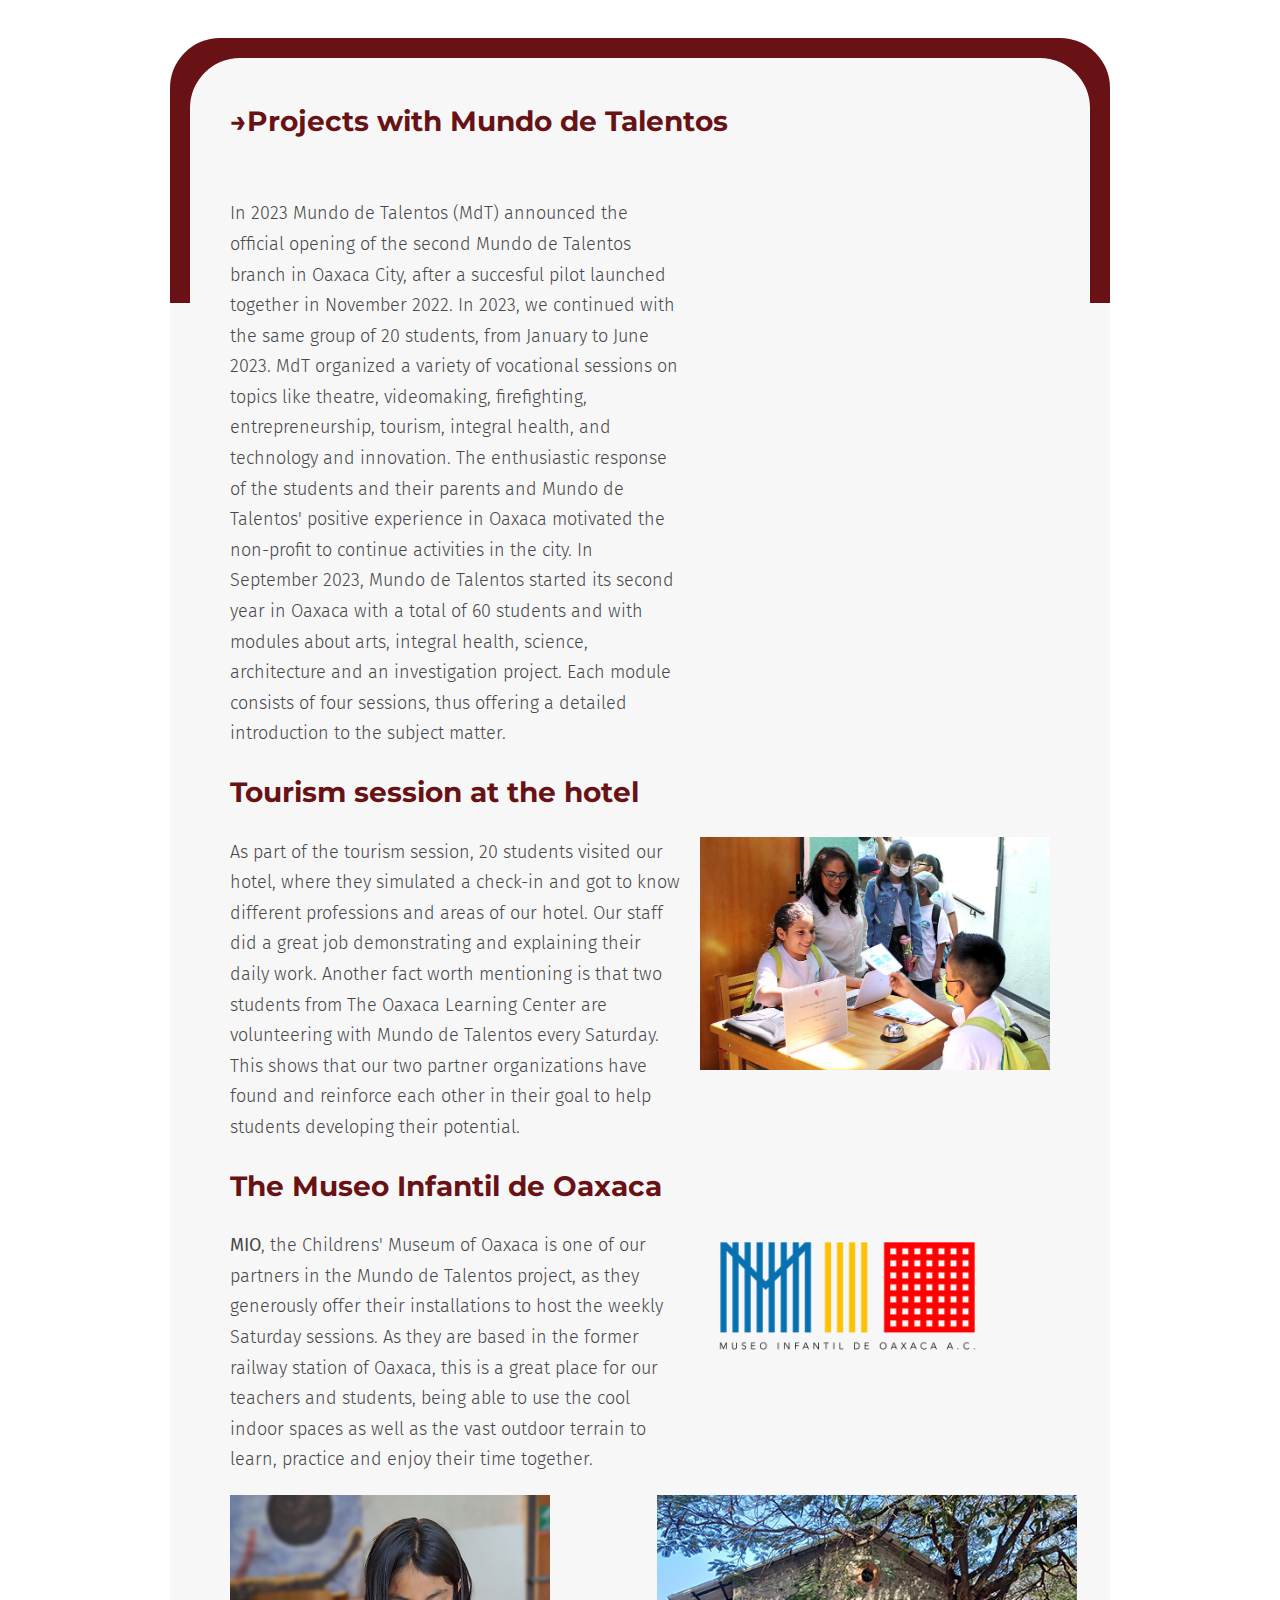
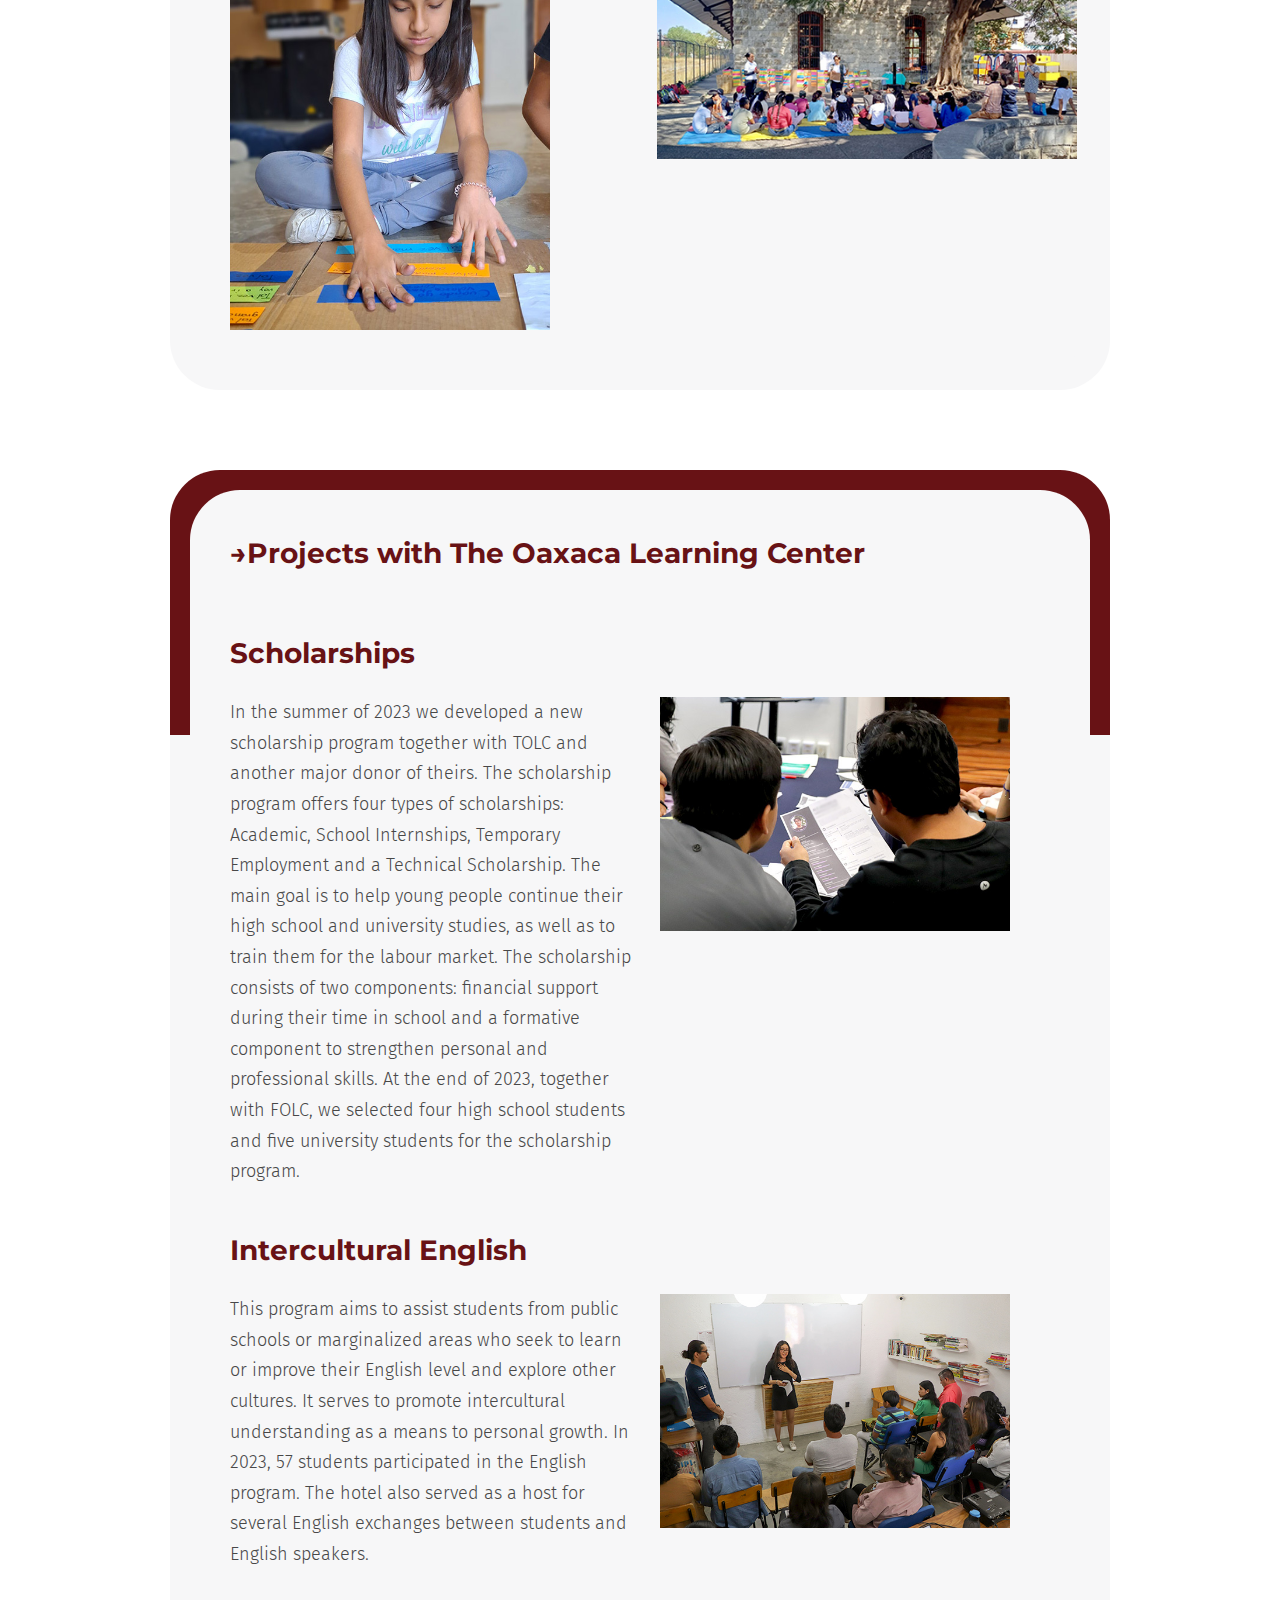
==== commit 888ded2d: "Add files via upload" ====
--- a/index.html
+++ b/index.html
@@ -142,12 +142,7 @@
             src="./assets/img/students-hotel-lounge-granada.jpg"
             alt="Students in Granada Hotel"
           />
-          <div class="main-heading">
-            <h1>
-              <span class="text-bar-to-front">Enjoy today,</span
-              ><span class="text-bar-to-front"> care for tomorrow!</span>
-            </h1>
-          </div>
+          
         </div>
       </section>
       <!--//////////////// [ END ]This is the SECTION COVER-INDEX ///////-->
@@ -1950,7 +1945,7 @@
                   that we have built together.
                 </p>
               </div>
-              <div class="border-color-bottom-blue width-60"></div>
+              <div id="year-brief-bar-blue" class="border-color-bottom-blue width-60"></div>
             </div>
           </div>
         </div>
@@ -2023,7 +2018,7 @@
                   while supporting our social mission.
                 </p>
               </div>
-              <div class="border-color-bottom-yellow width-60"></div>
+              <div id="year-brief-bar-yellow" class="border-color-bottom-yellow width-60"></div>
             </div>
           </div>
         </div>
@@ -3242,8 +3237,15 @@
                 alt="Students at Mundo de Talentos session"
               />
             </div> -->
-          </div>
-        </div>
+            
+          </div>
+        </div>
+      </div>
+      <div class="main-heading">
+        <h1>
+          <span class="text-bar-to-front">Enjoy today,</span
+          ><span class="text-bar-to-front"> care for tomorrow!</span>
+        </h1>
       </div>
       </section>
       <!--//////////////// [ END ]This is the SECTION OUTLOOK 2024  /////// -->
--- a/style.css
+++ b/style.css
@@ -490,6 +490,8 @@
   padding: 20px;
   background-color: #681215;
   text-align: center;
+  position: relative;
+  top: -80px;
 }
 
 .main-heading > h1 {
@@ -1481,6 +1483,11 @@
 
 .mini-ipad-only {
   display: none;
+}
+
+#year-brief-bar-blue,
+#year-brief-bar-yellow {
+  margin: 0;
 }
 
 /*---- EDUCATION IN NUMBERS ----*/
@@ -4173,6 +4180,8 @@
     padding: 10px;
     background-color: #681215;
     text-align: center;
+    position: relative;
+    top: 0;
   }
 
   .main-heading > h1 {
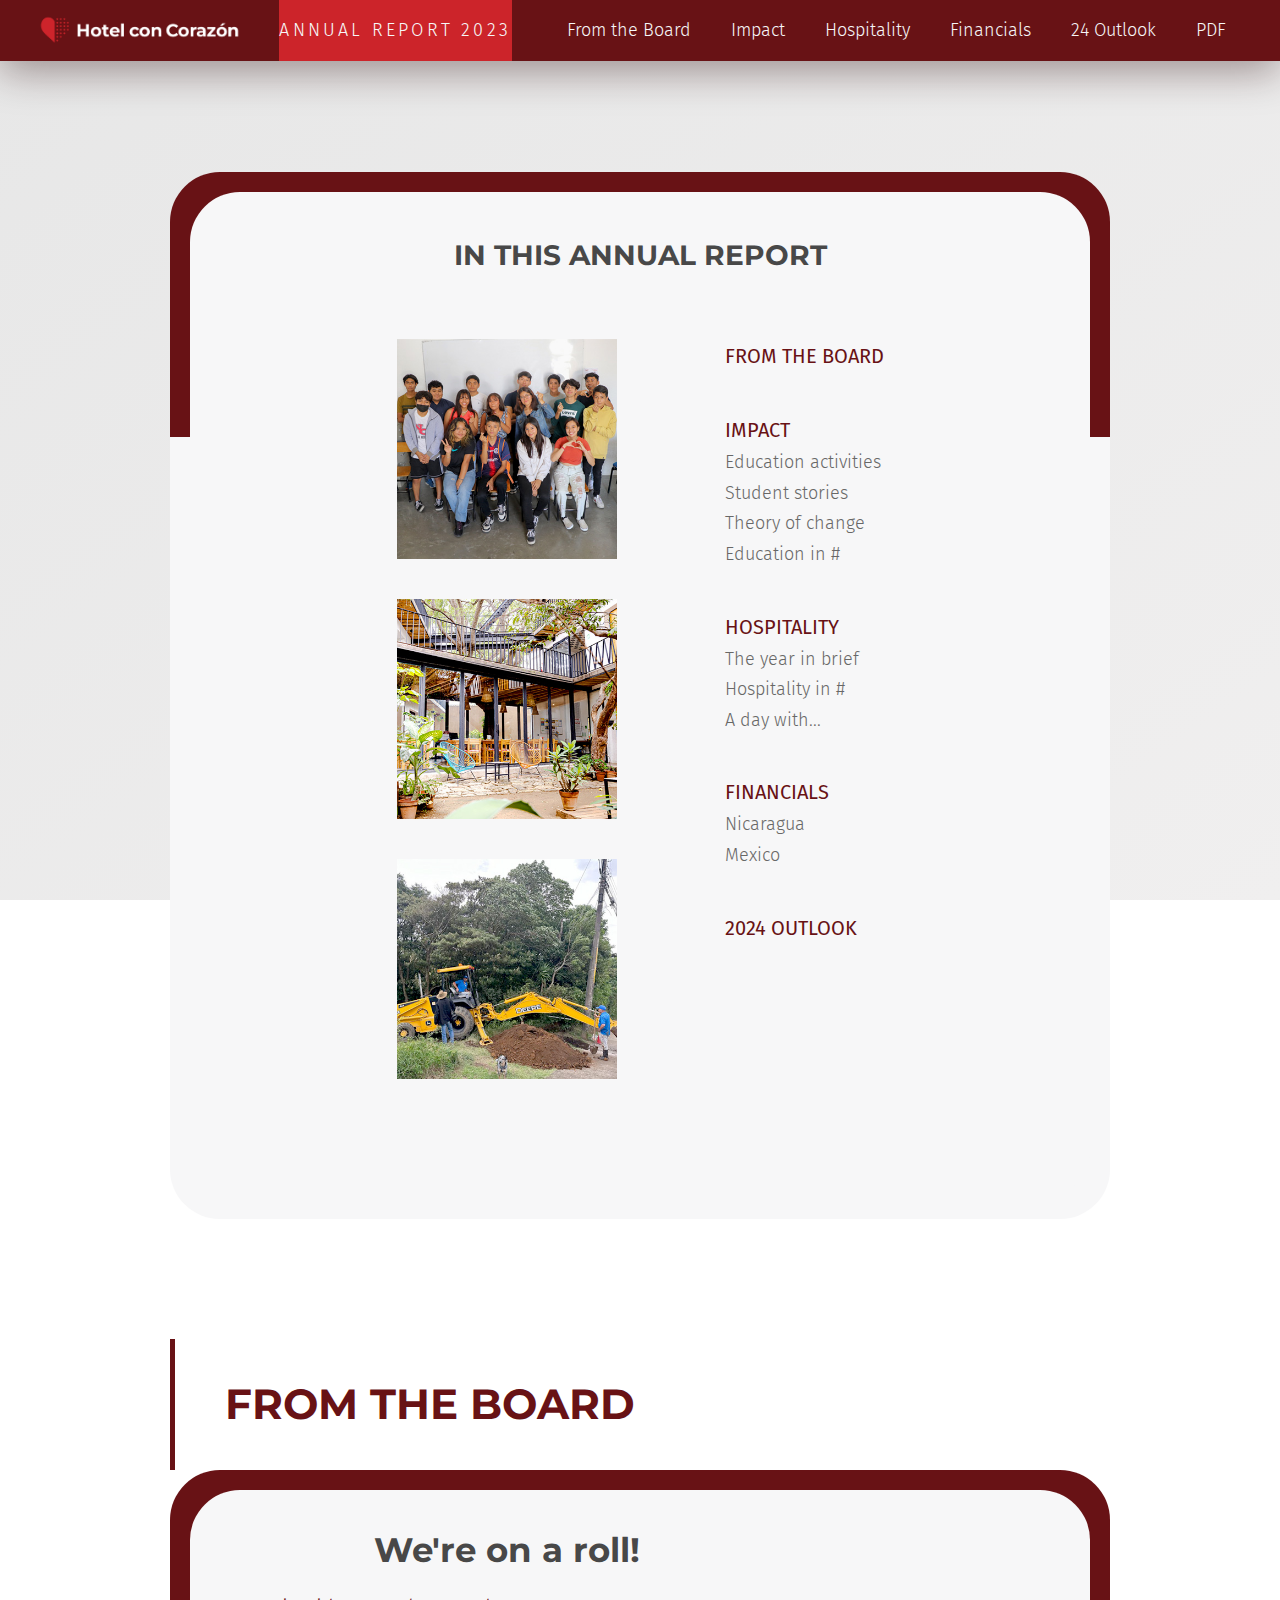
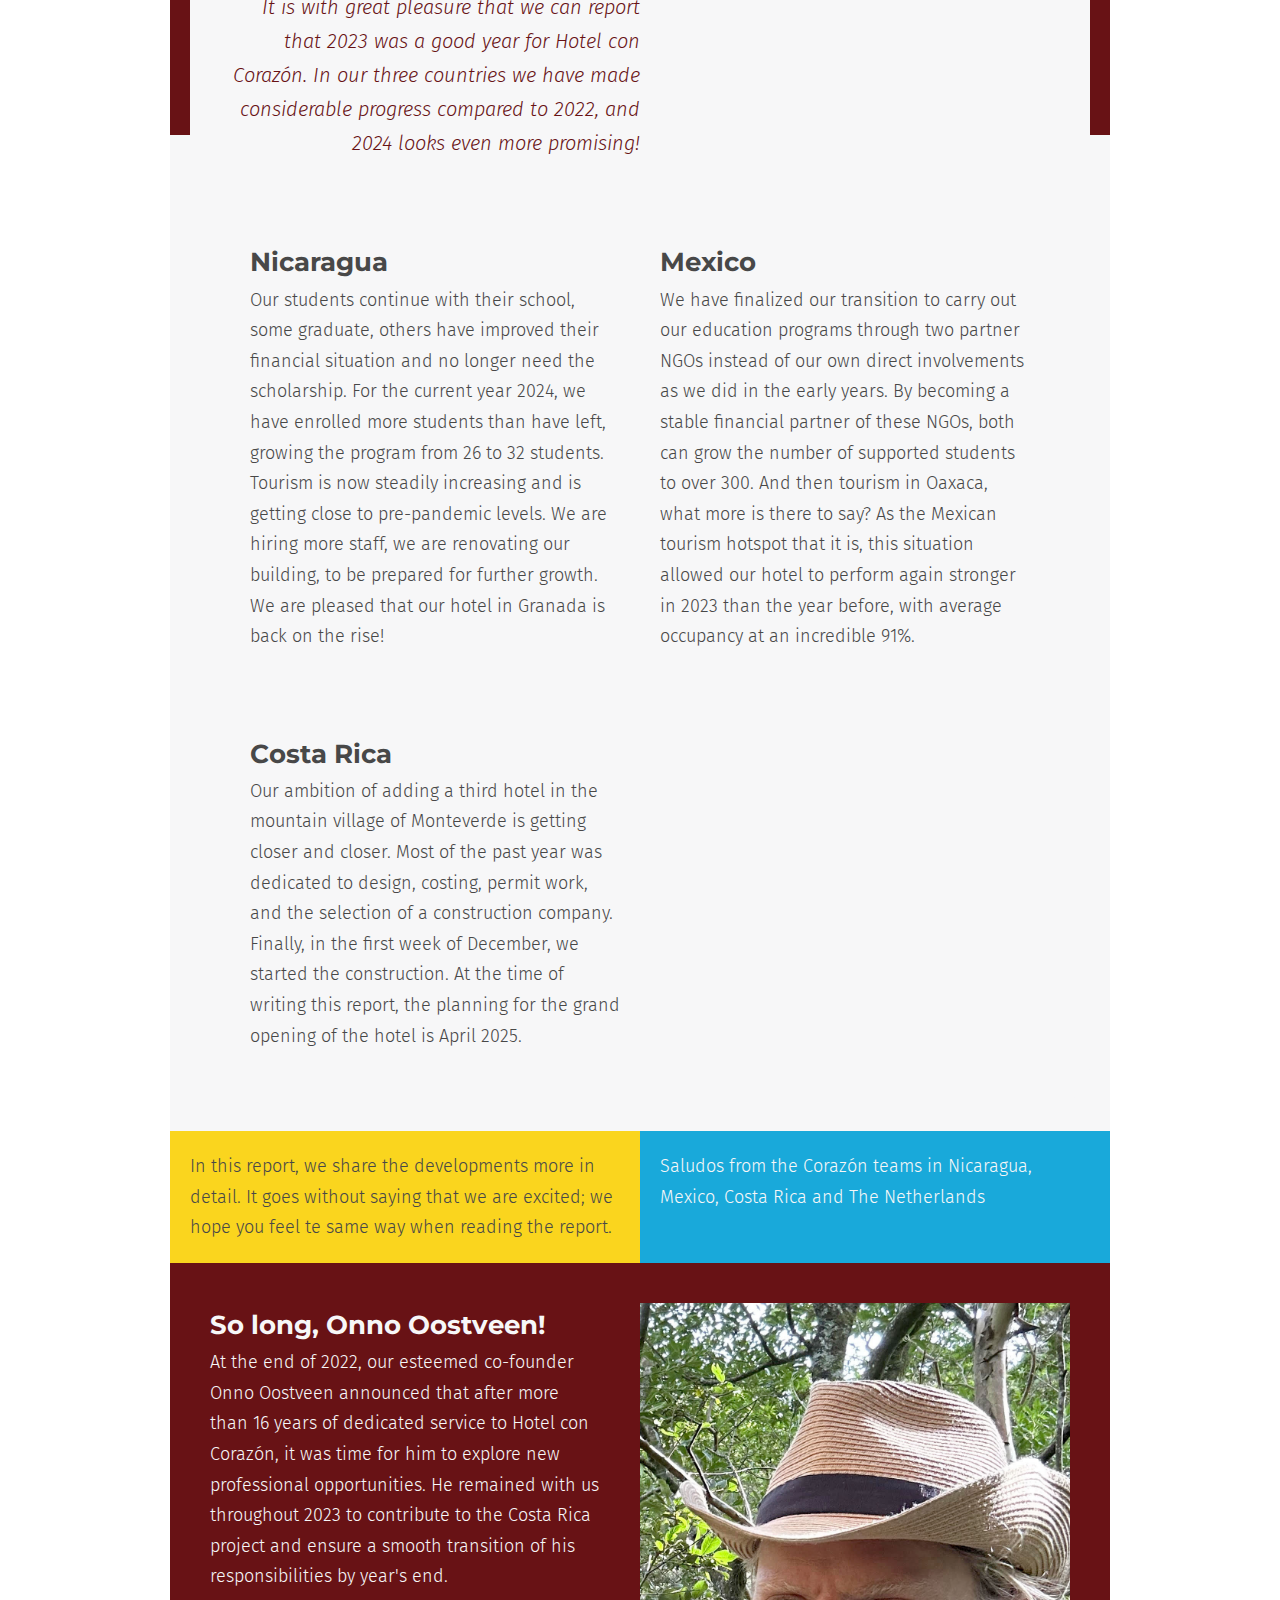
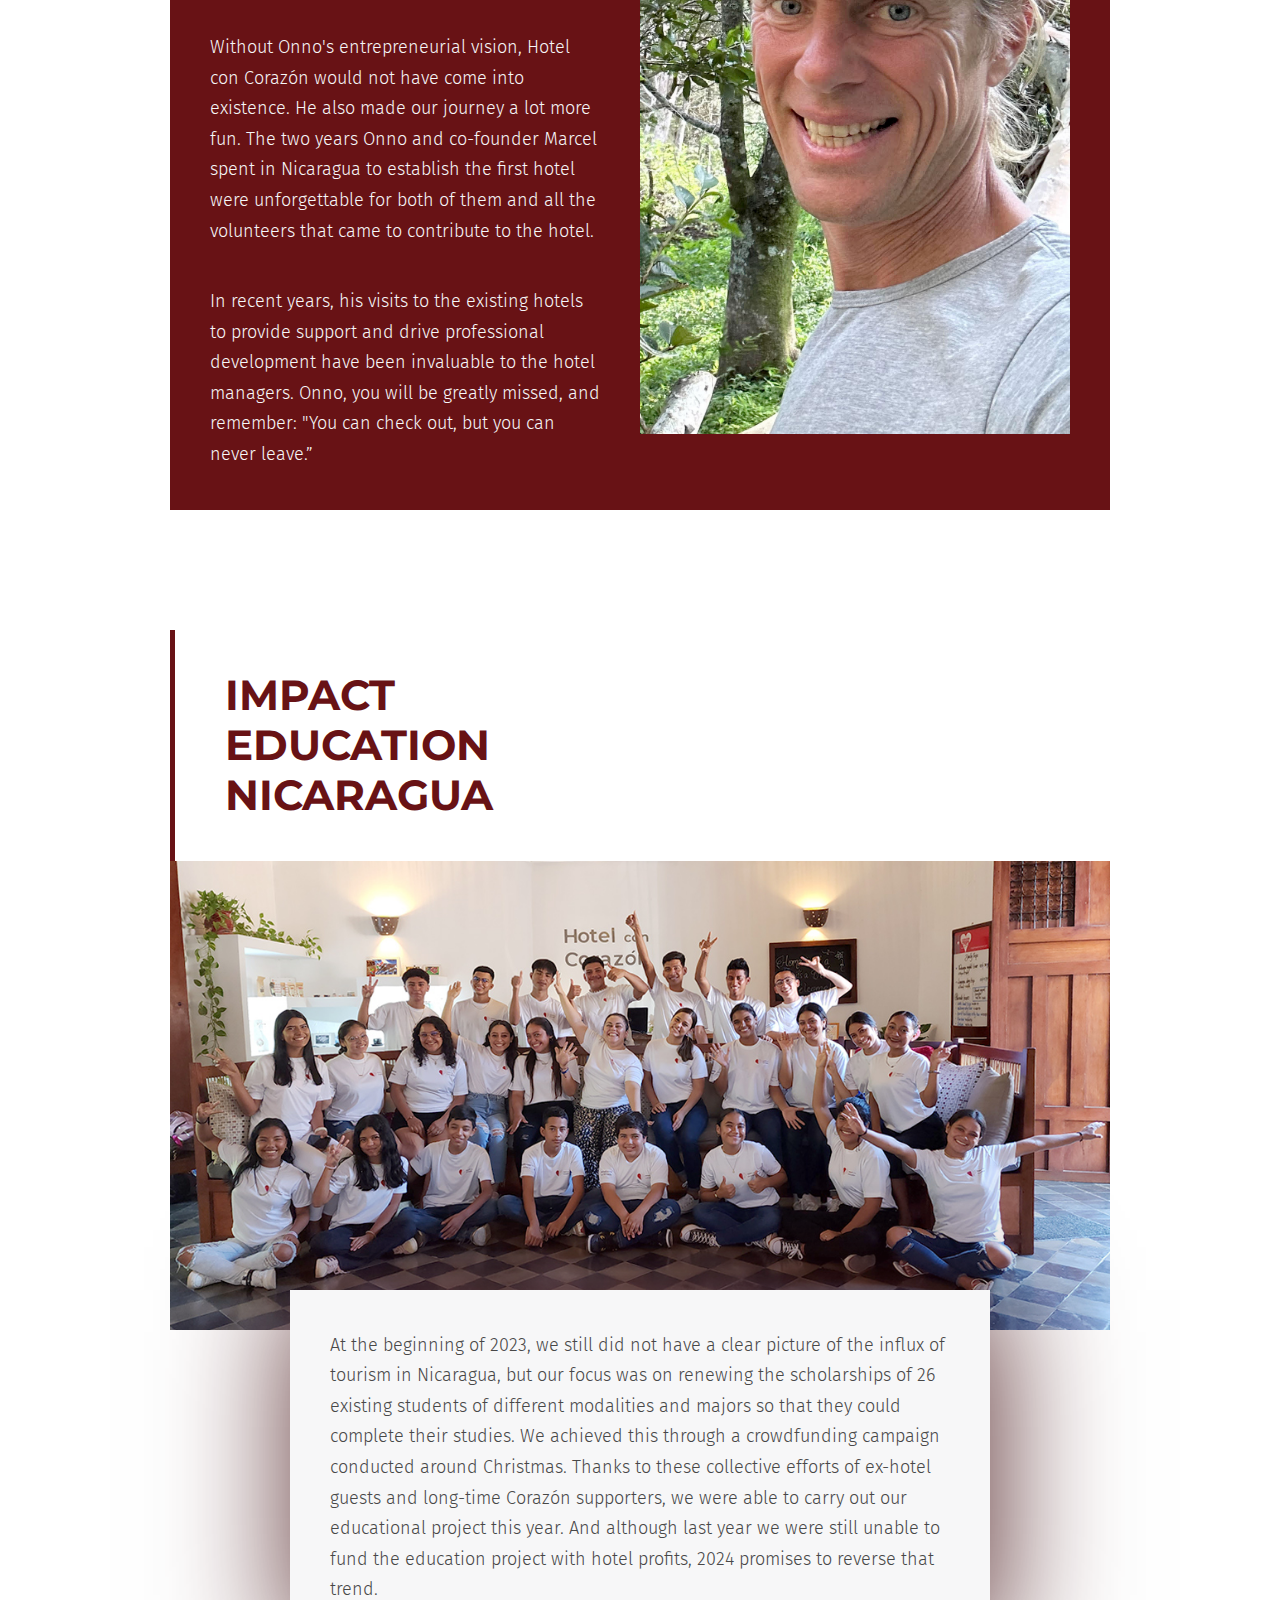
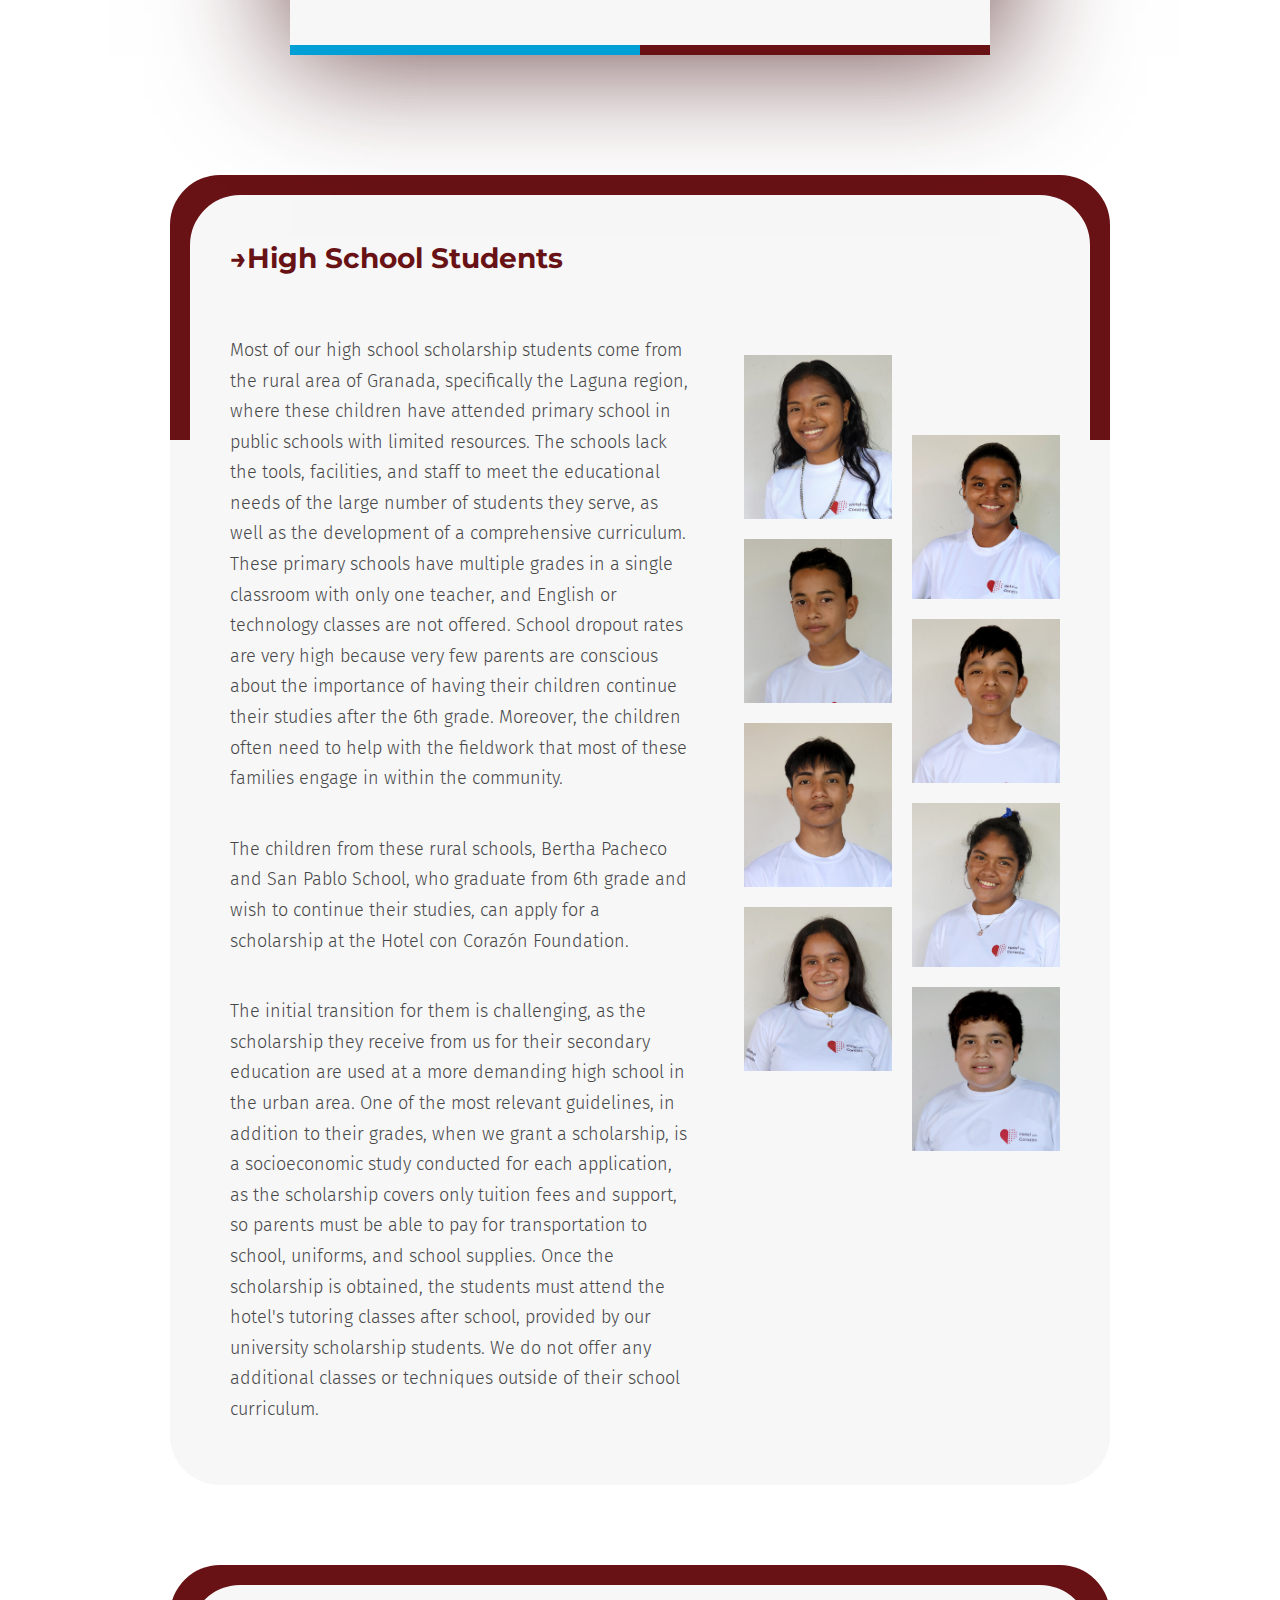
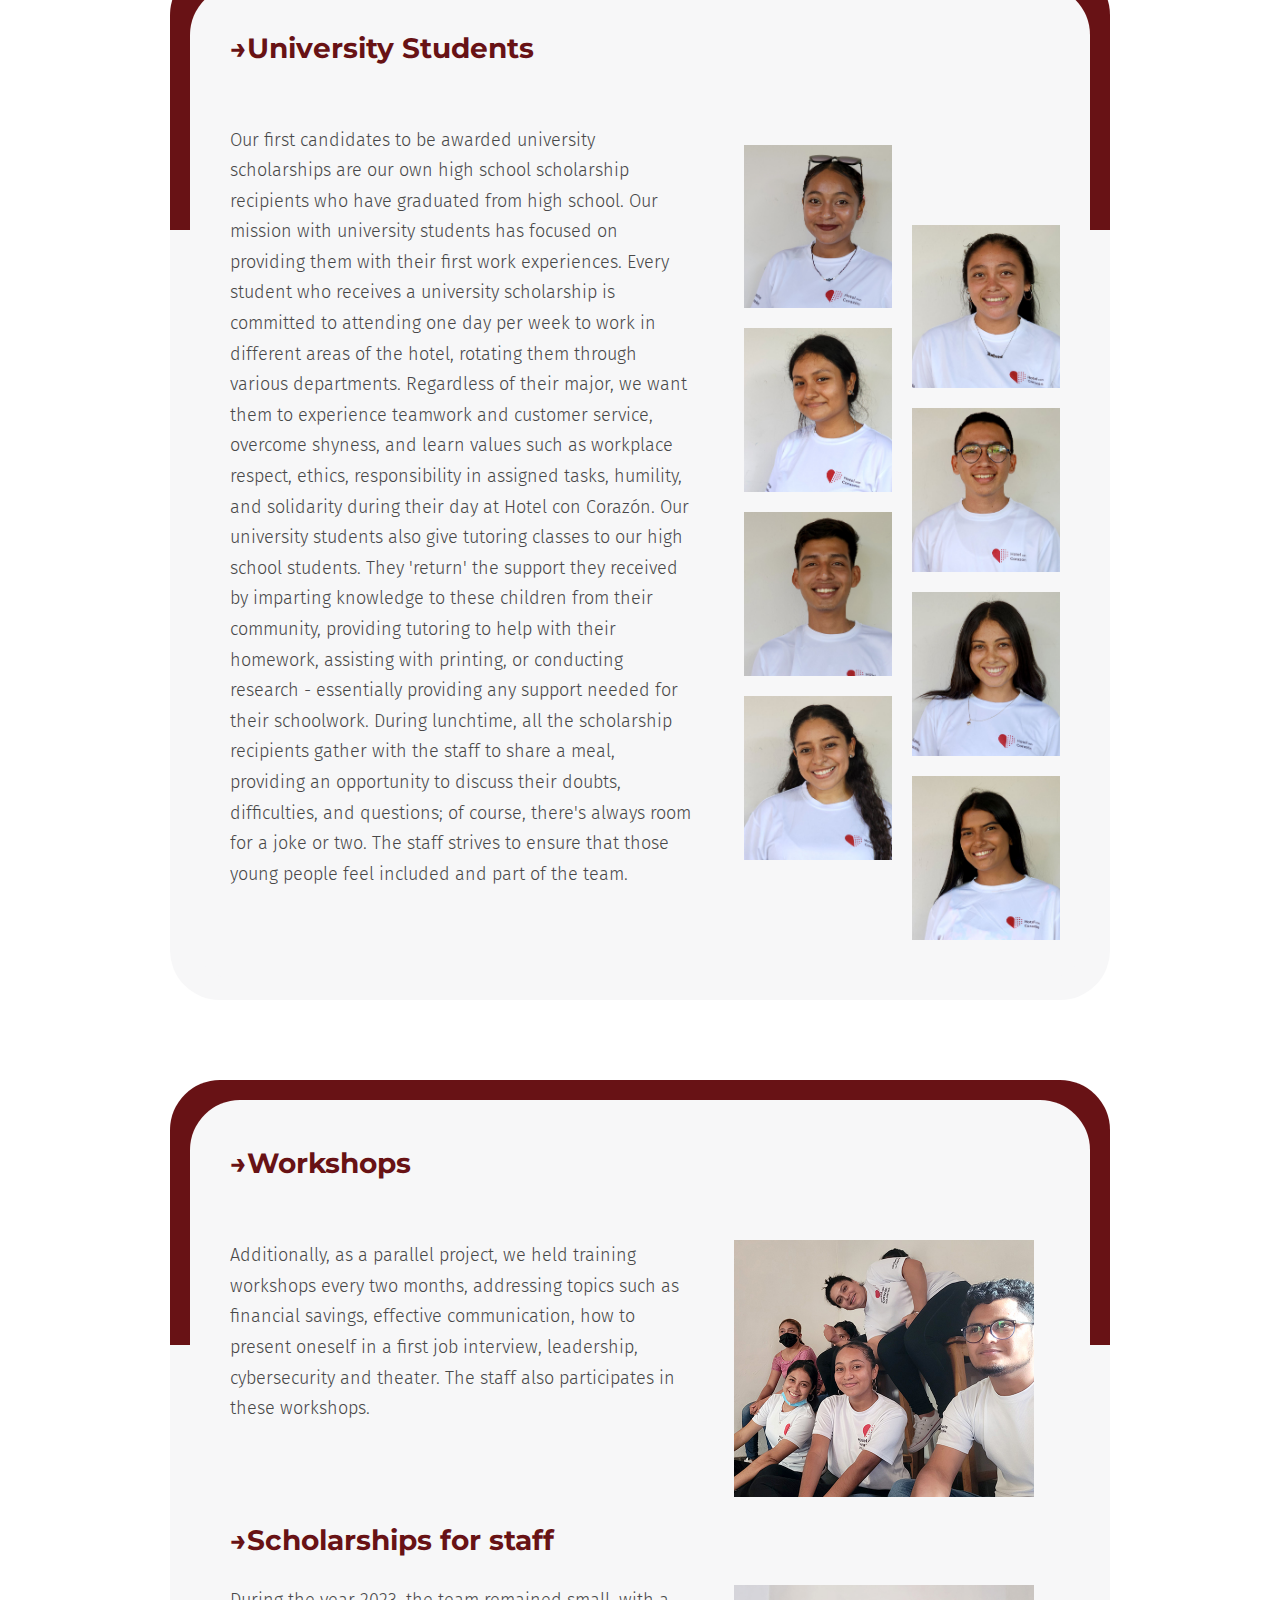
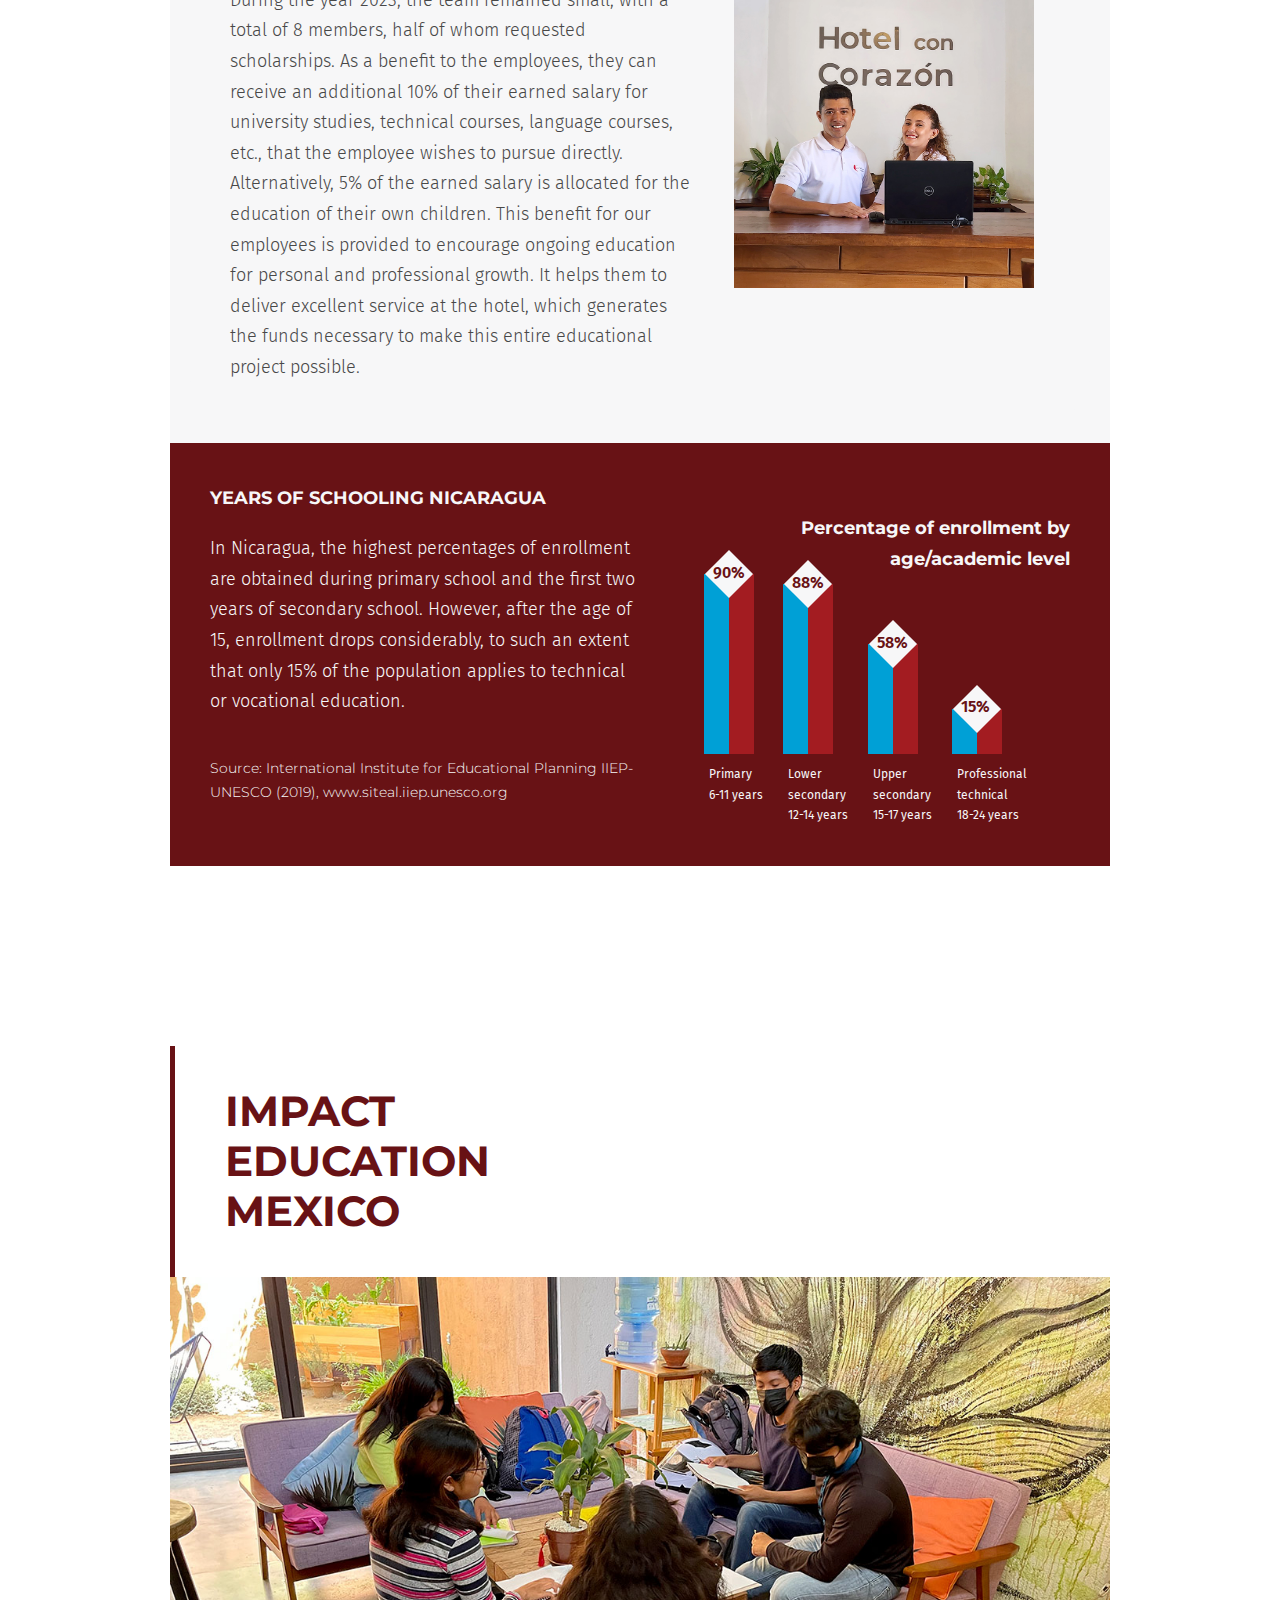
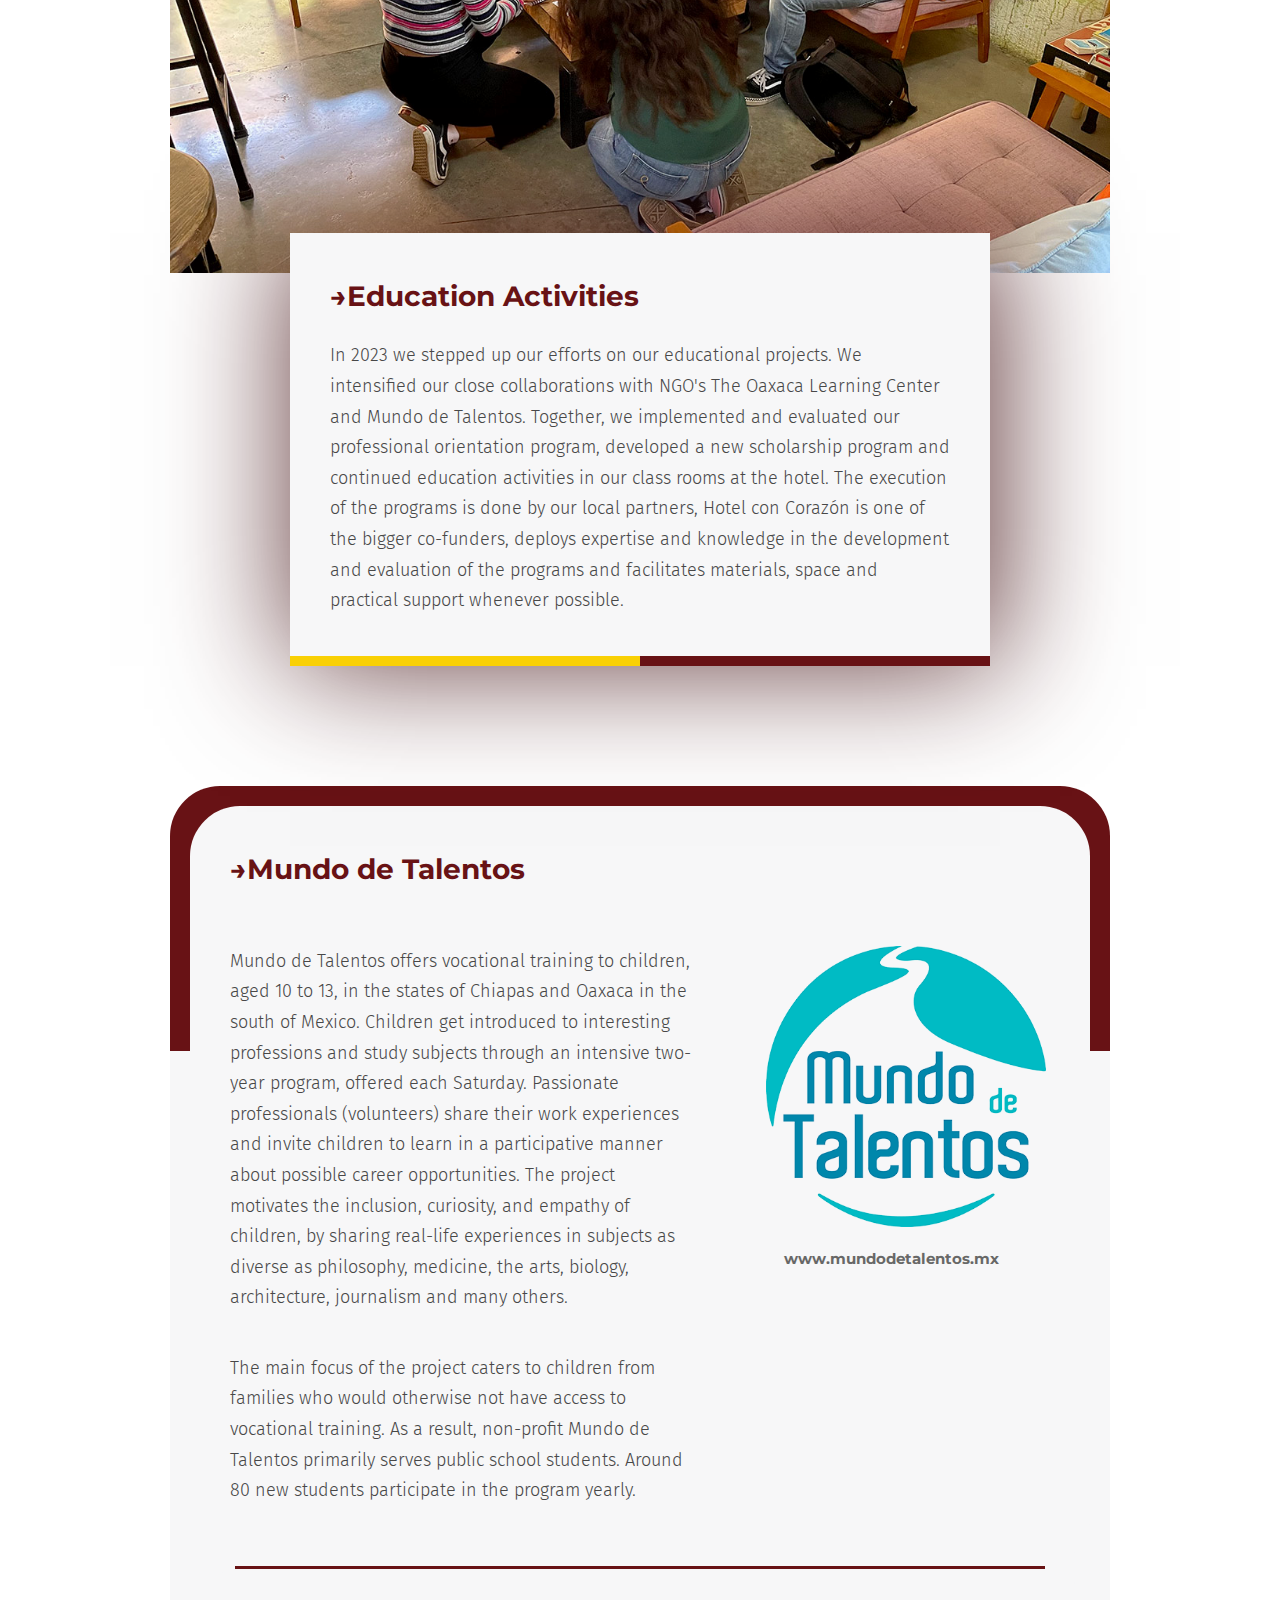
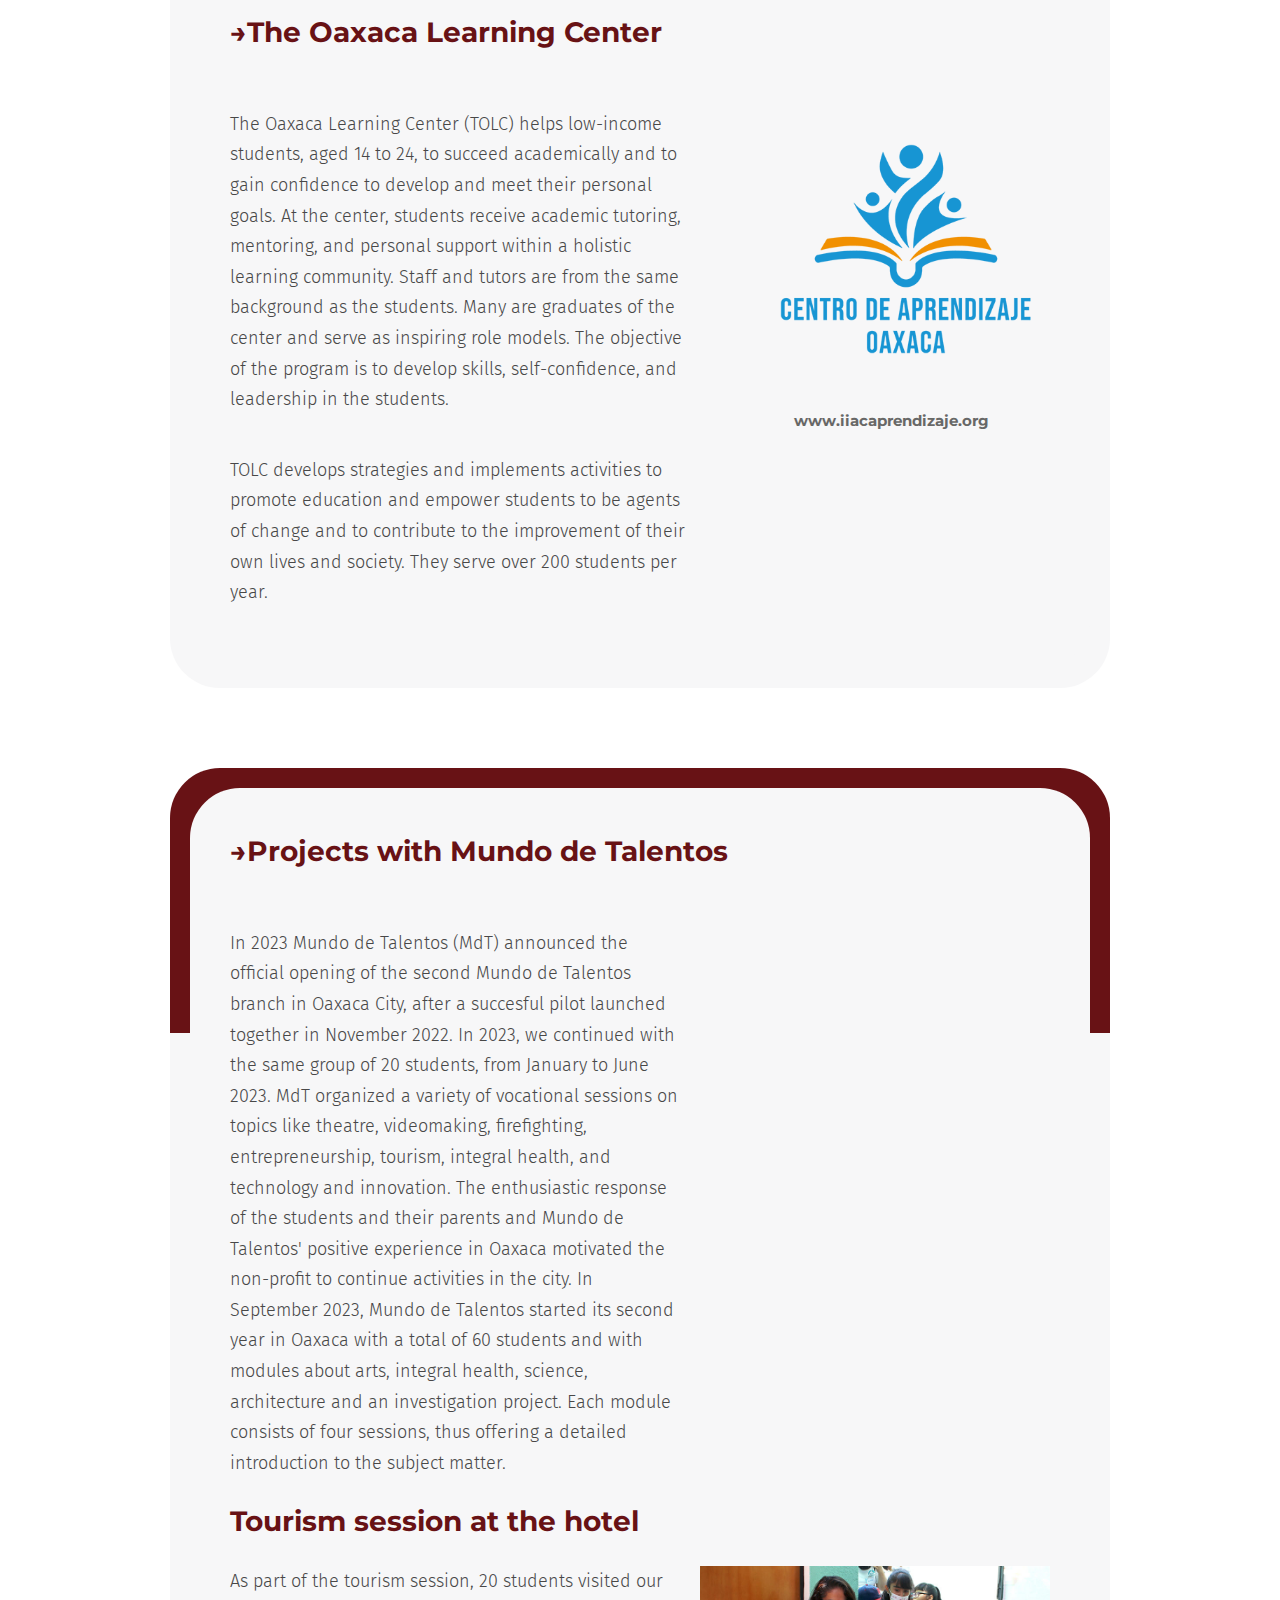
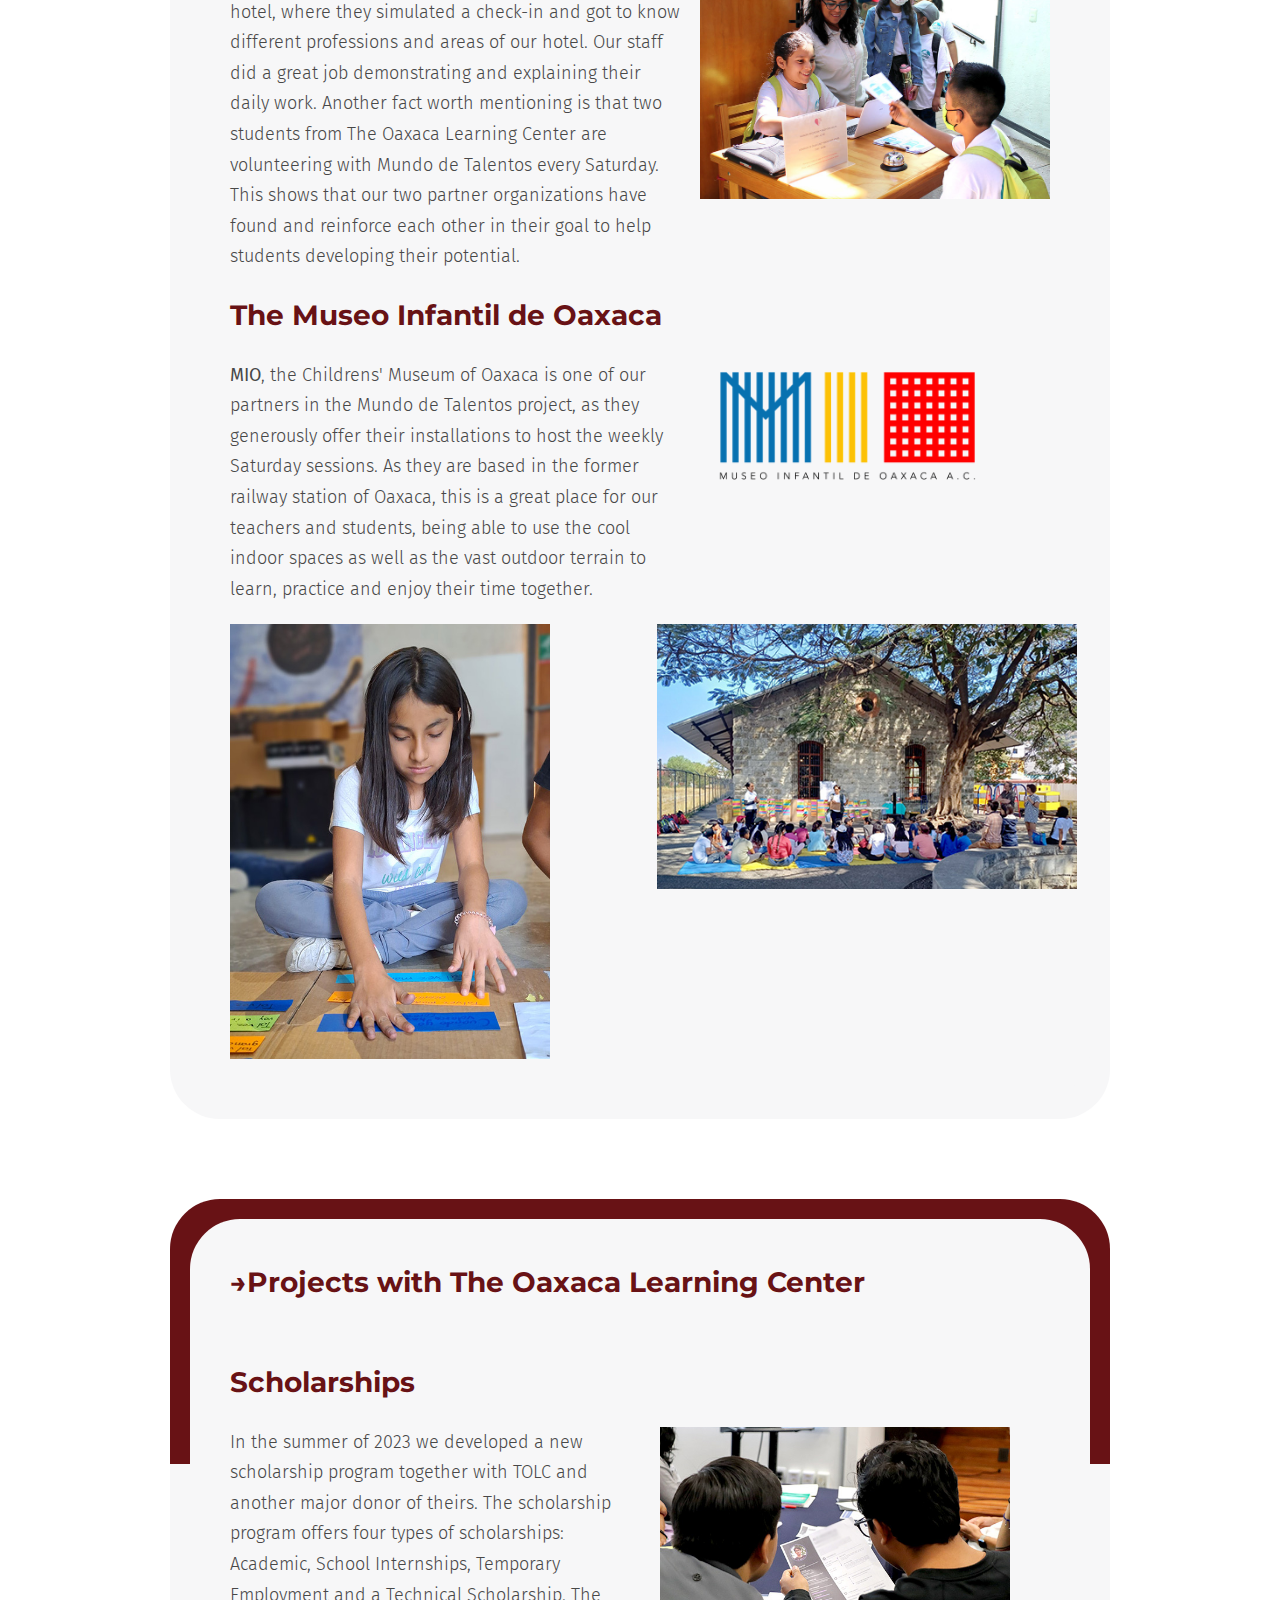
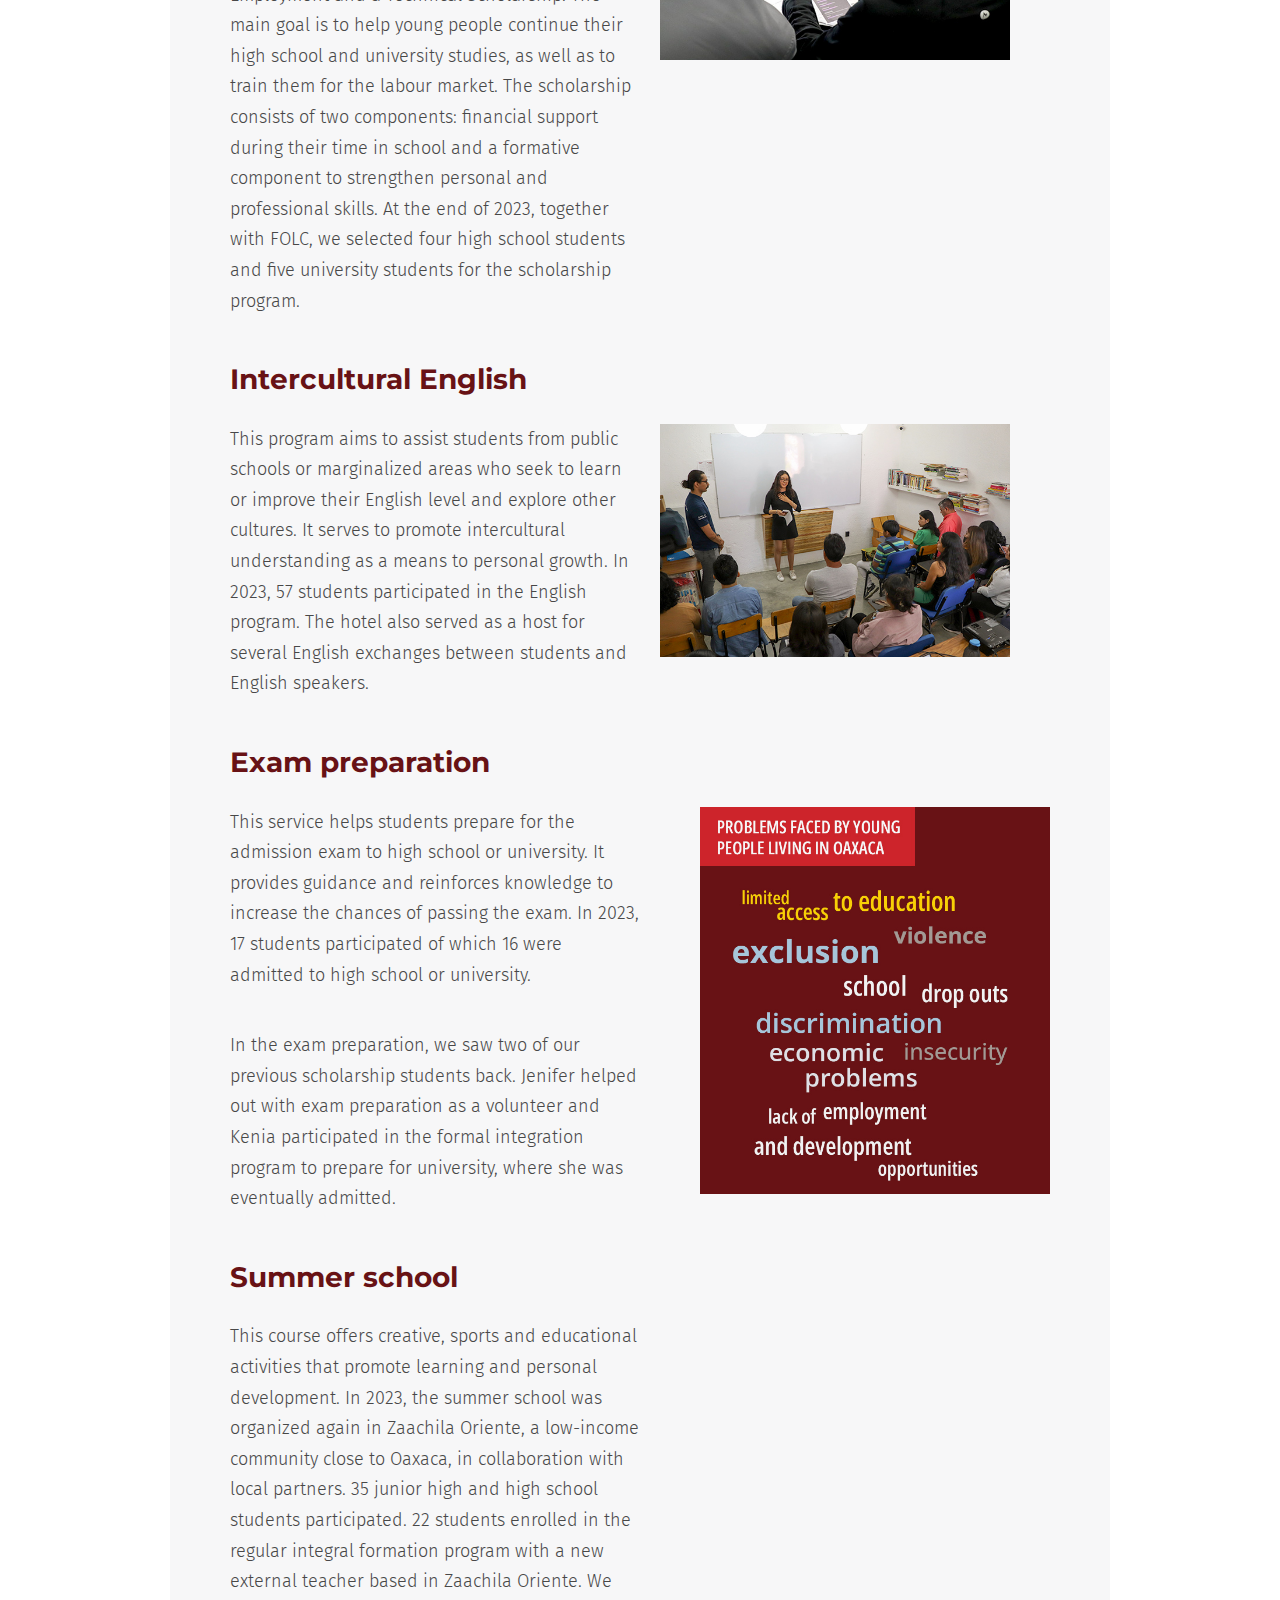
==== commit 40fb7d60: "Add files via upload" ====
--- a/index.html
+++ b/index.html
@@ -139,7 +139,7 @@
       <section id="cover-index" class="section transparent">
         <div class="cover-container">
           <img
-            src="./assets/img/students-hotel-lounge-granada.jpg"
+            src="./assets/img/web-cover.jpg"
             alt="Students in Granada Hotel"
           />
           
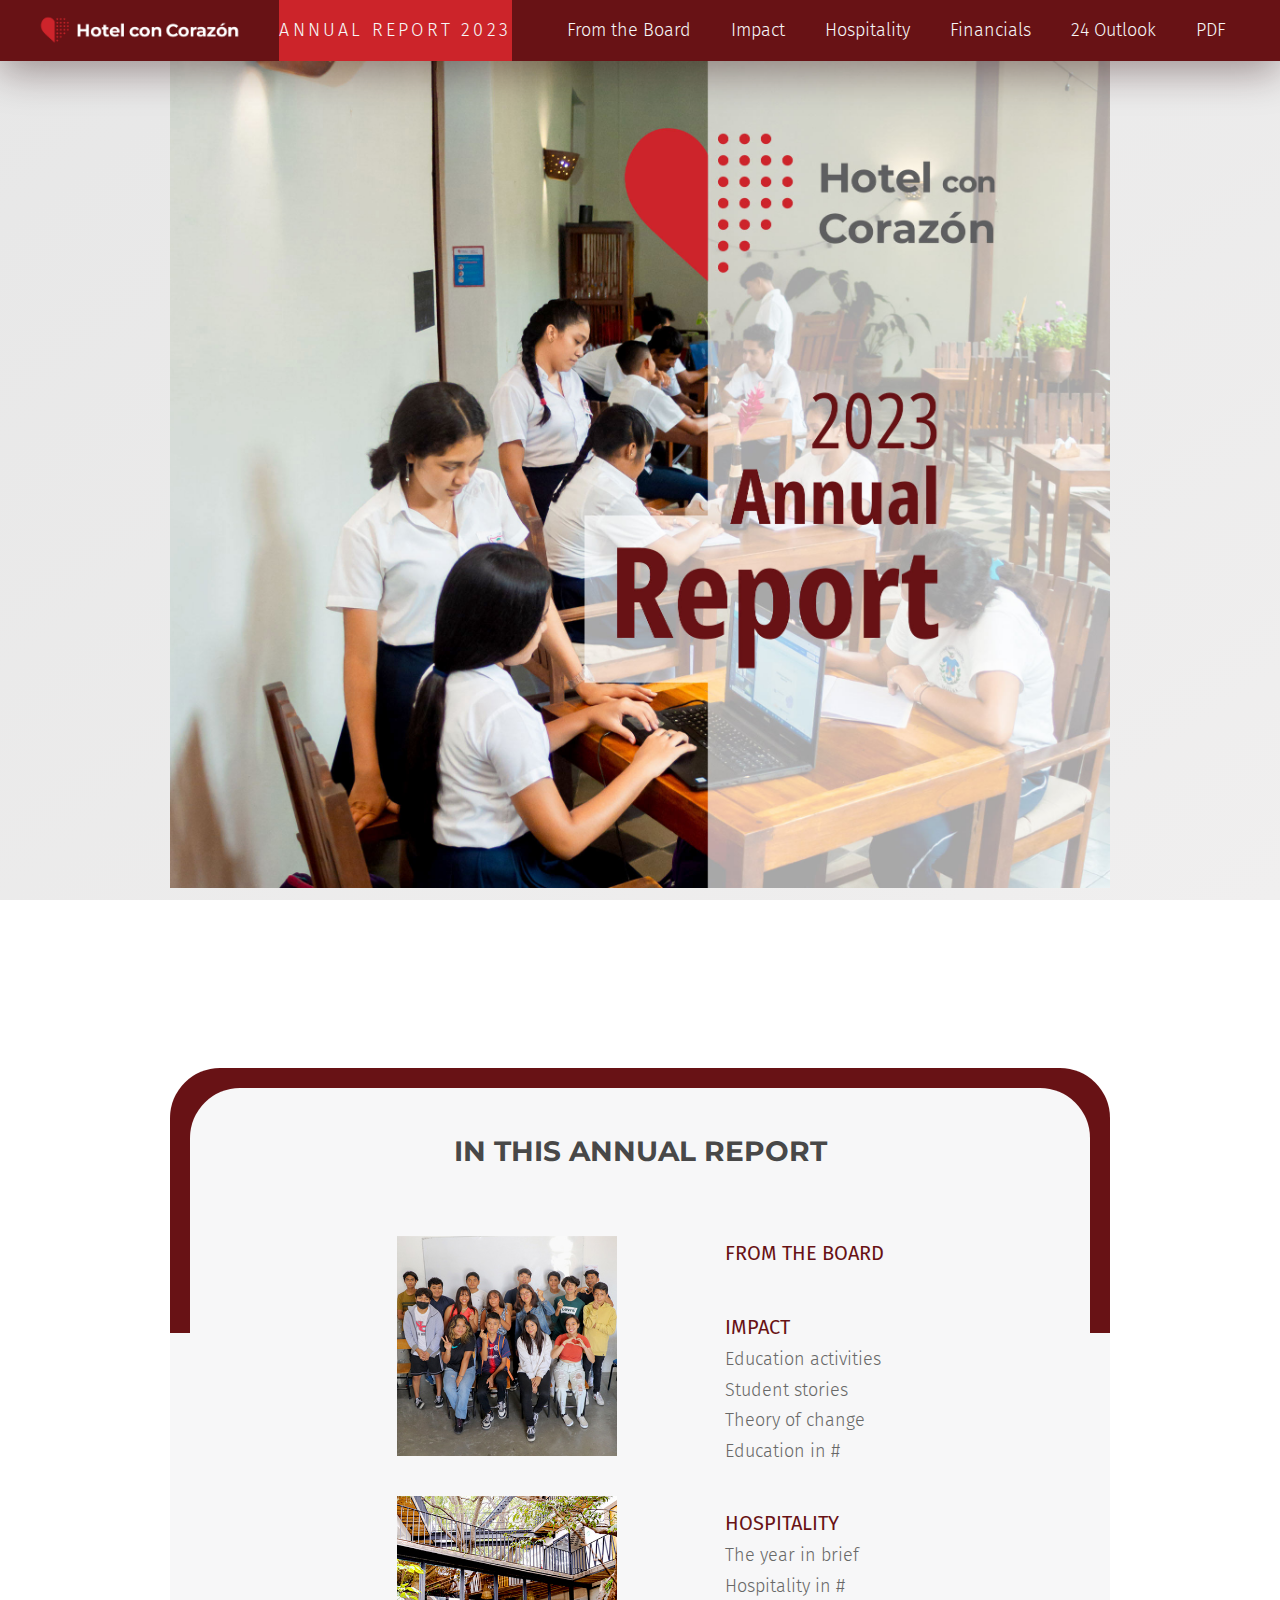
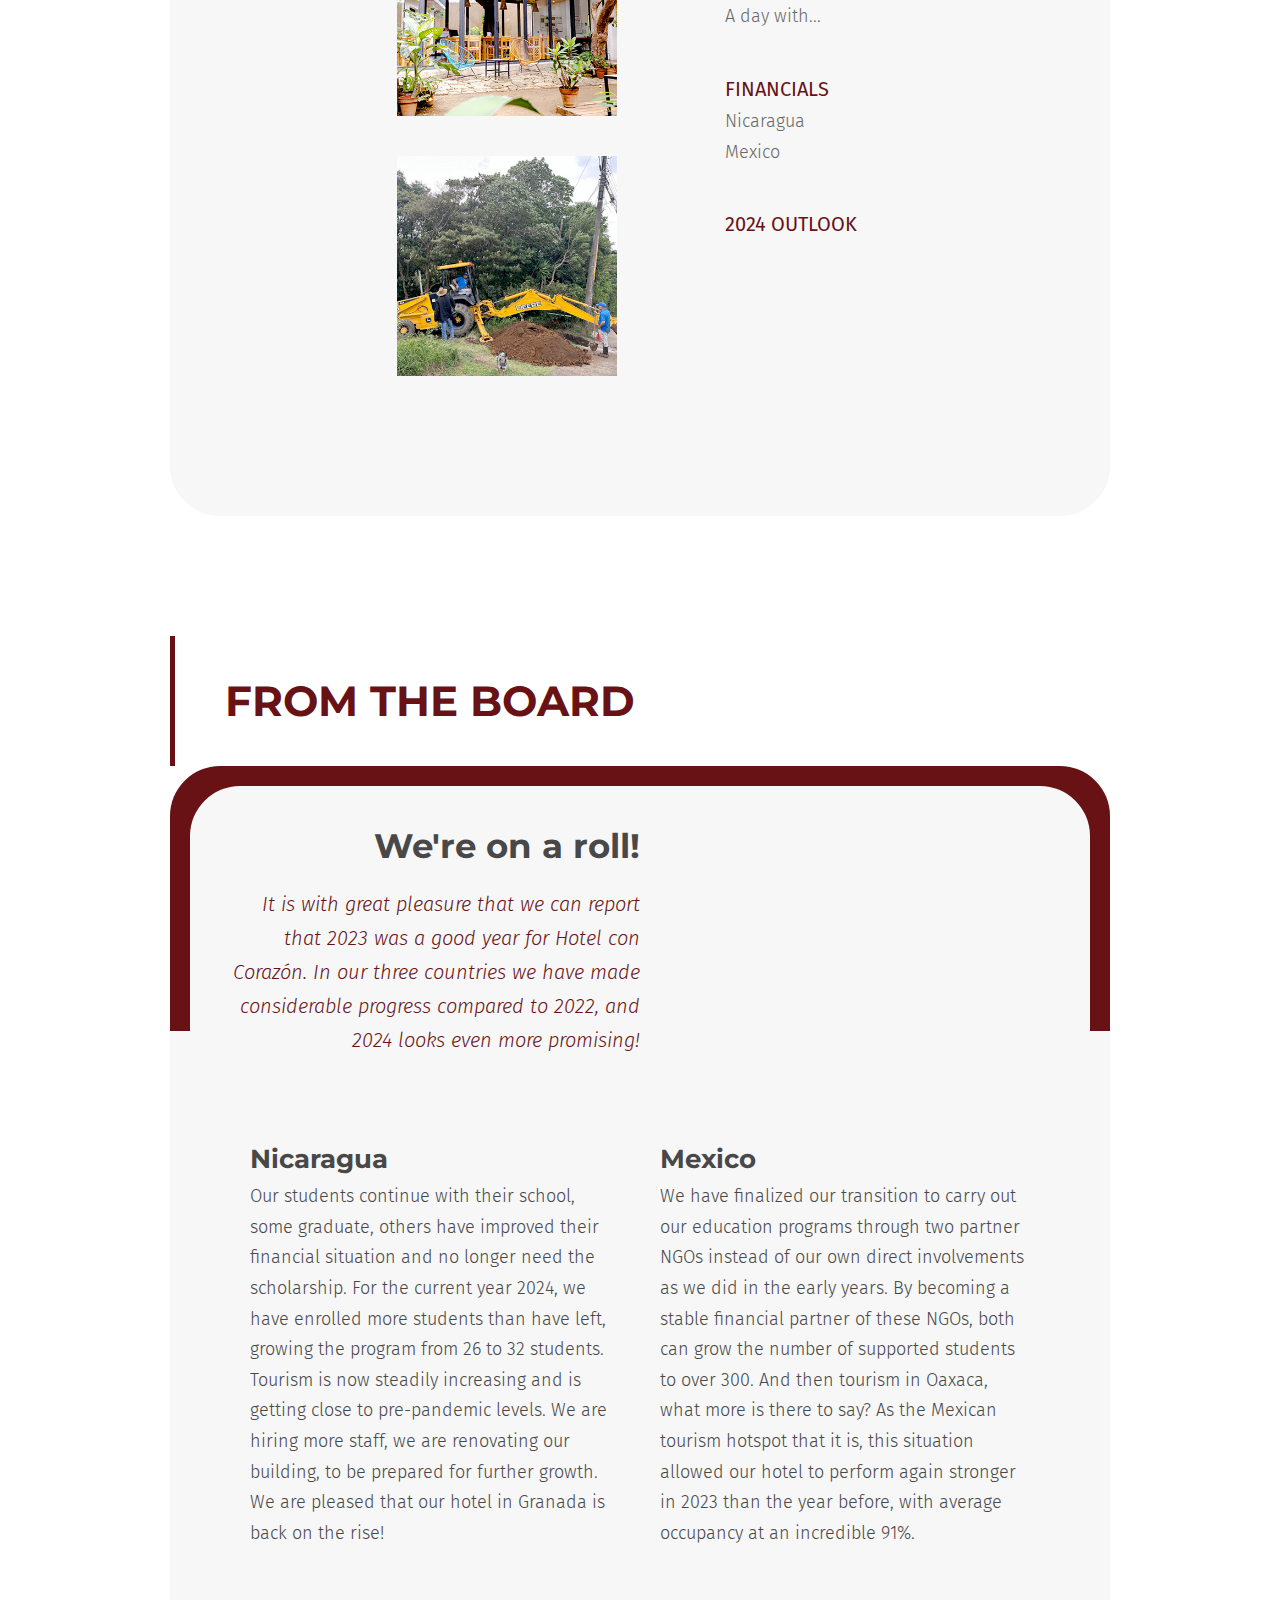
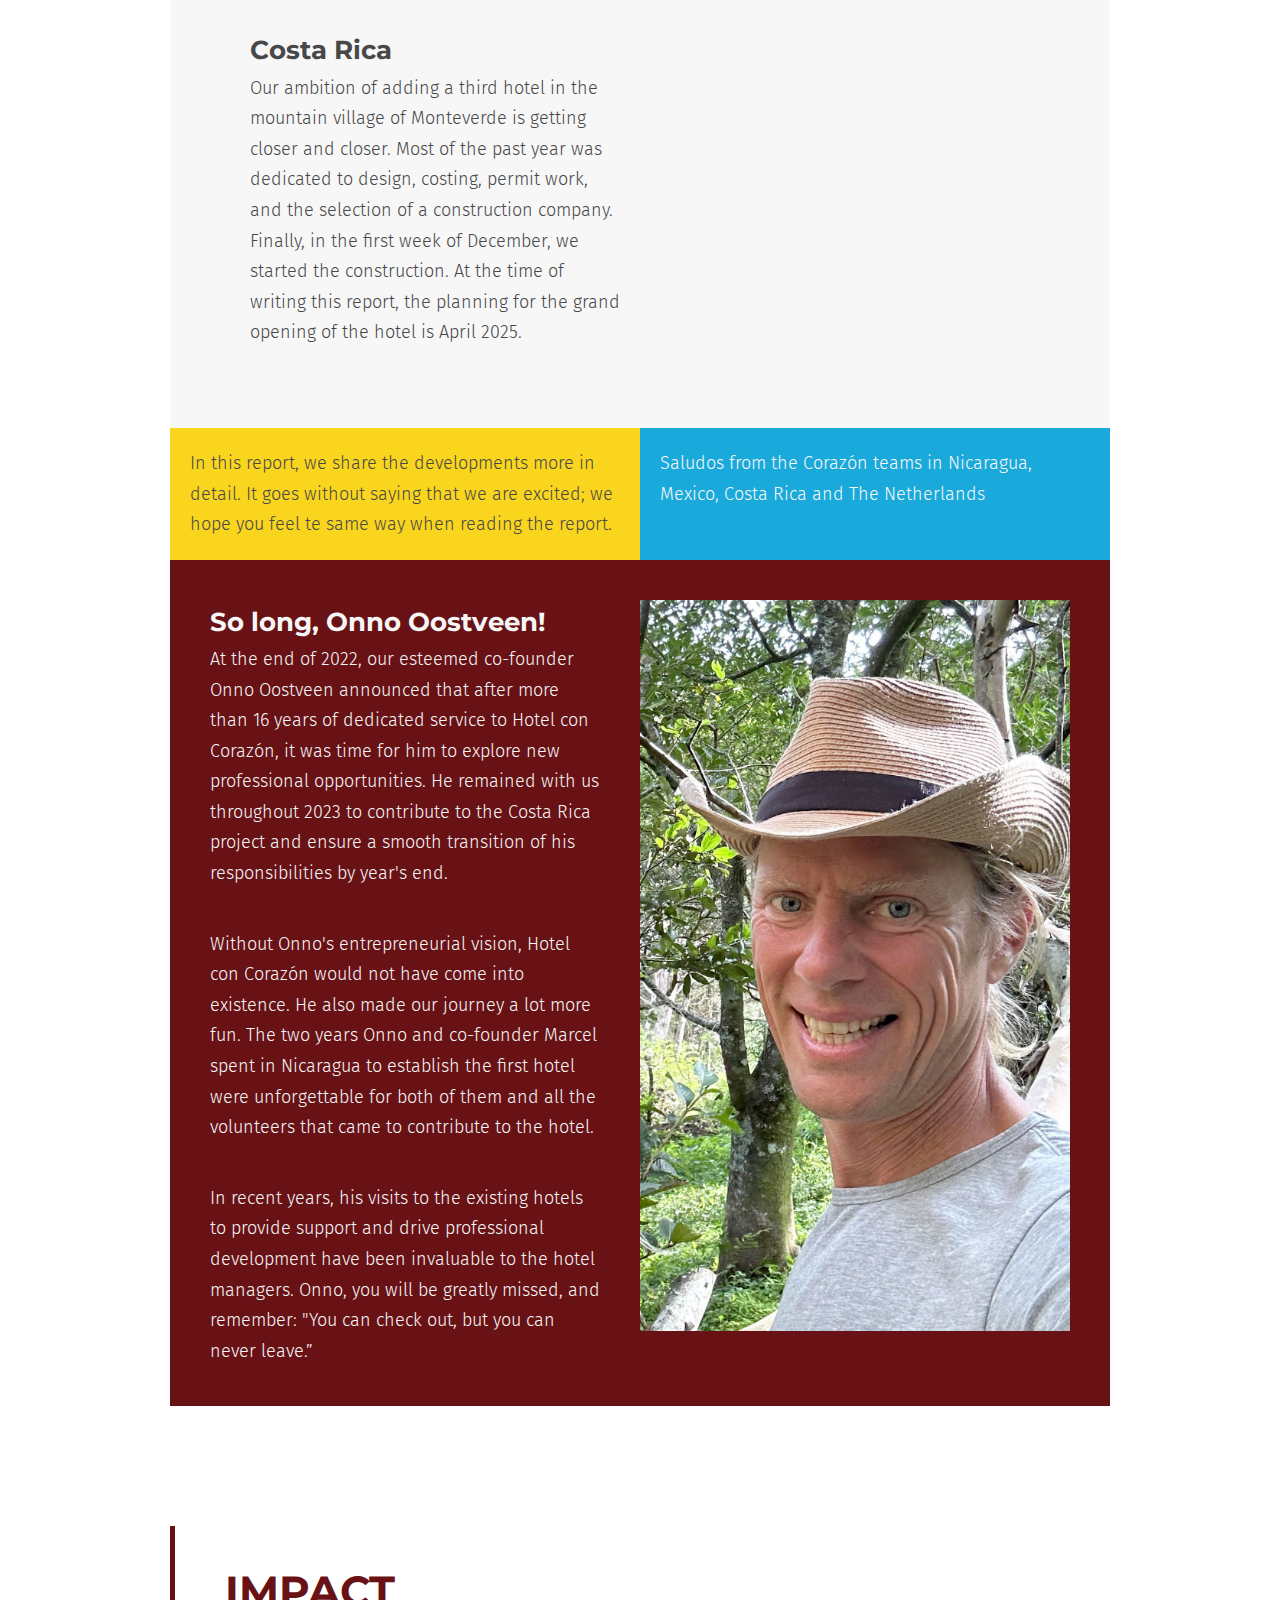
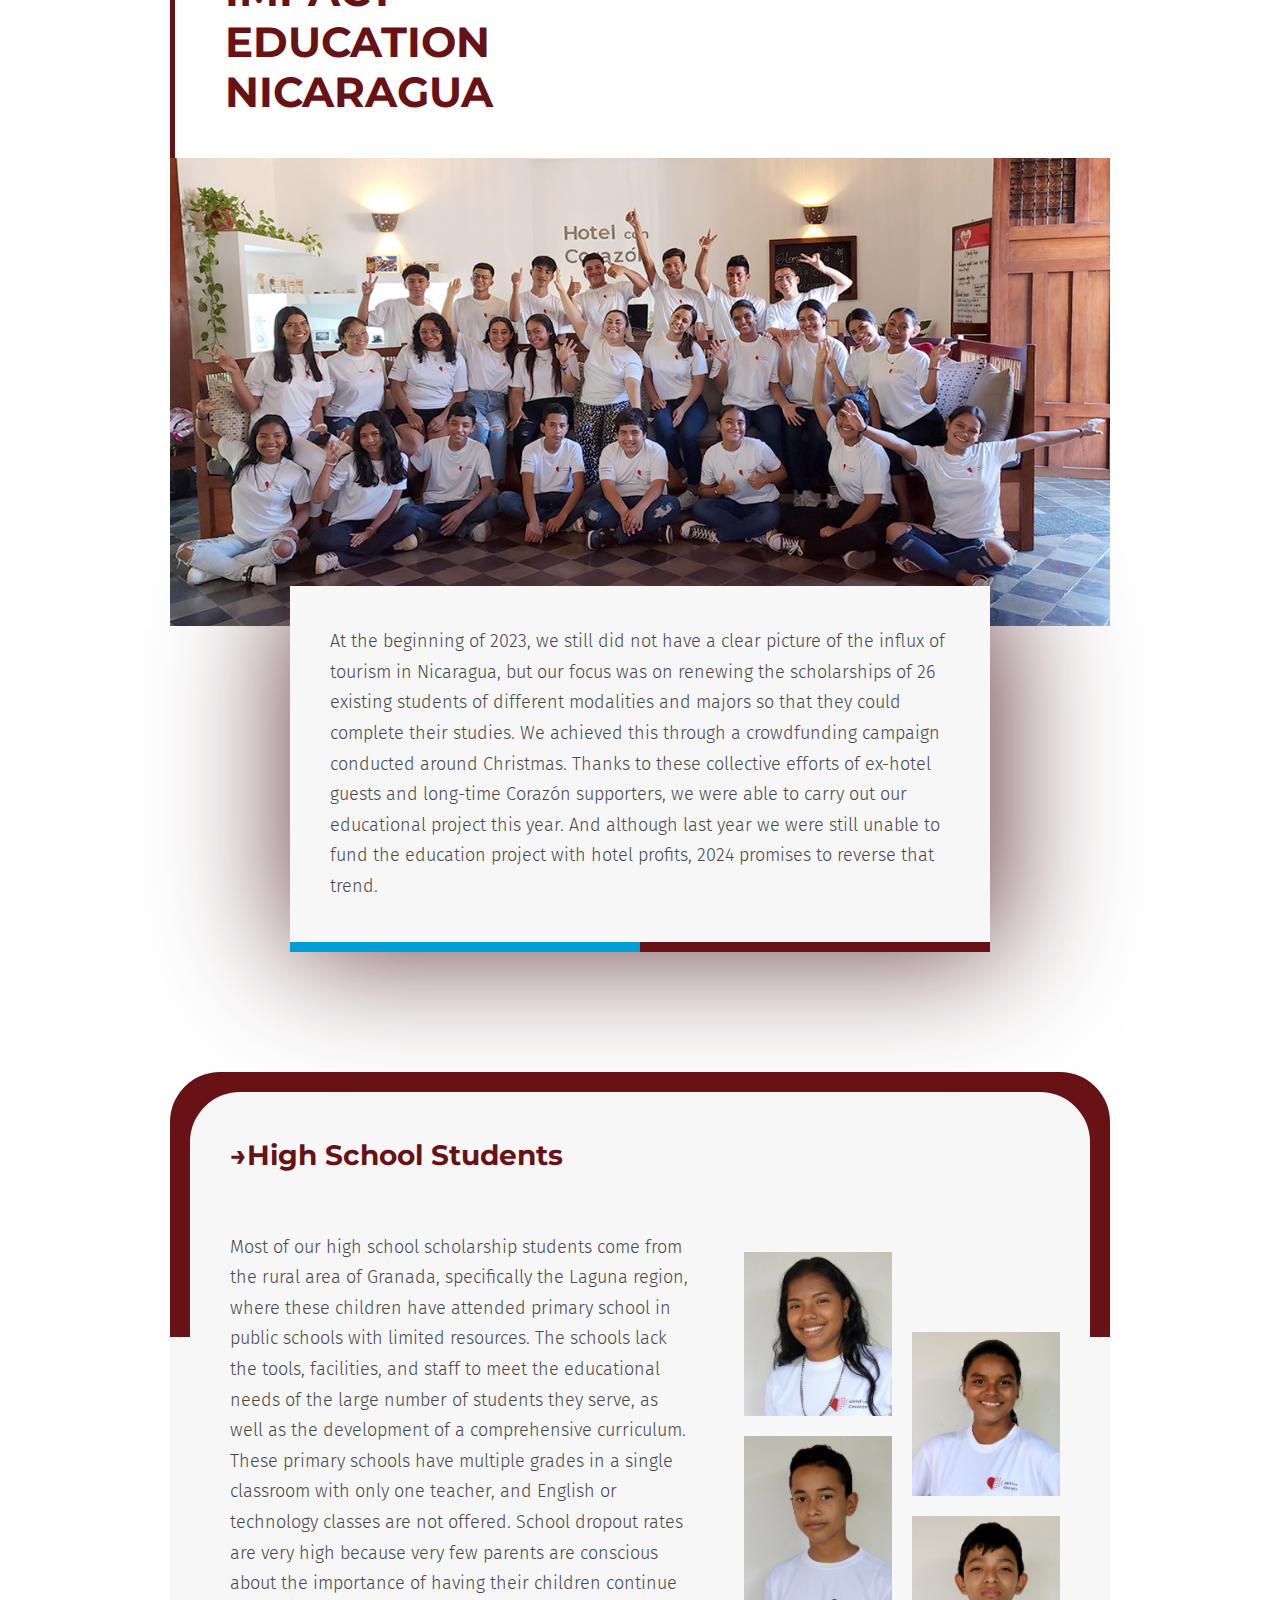
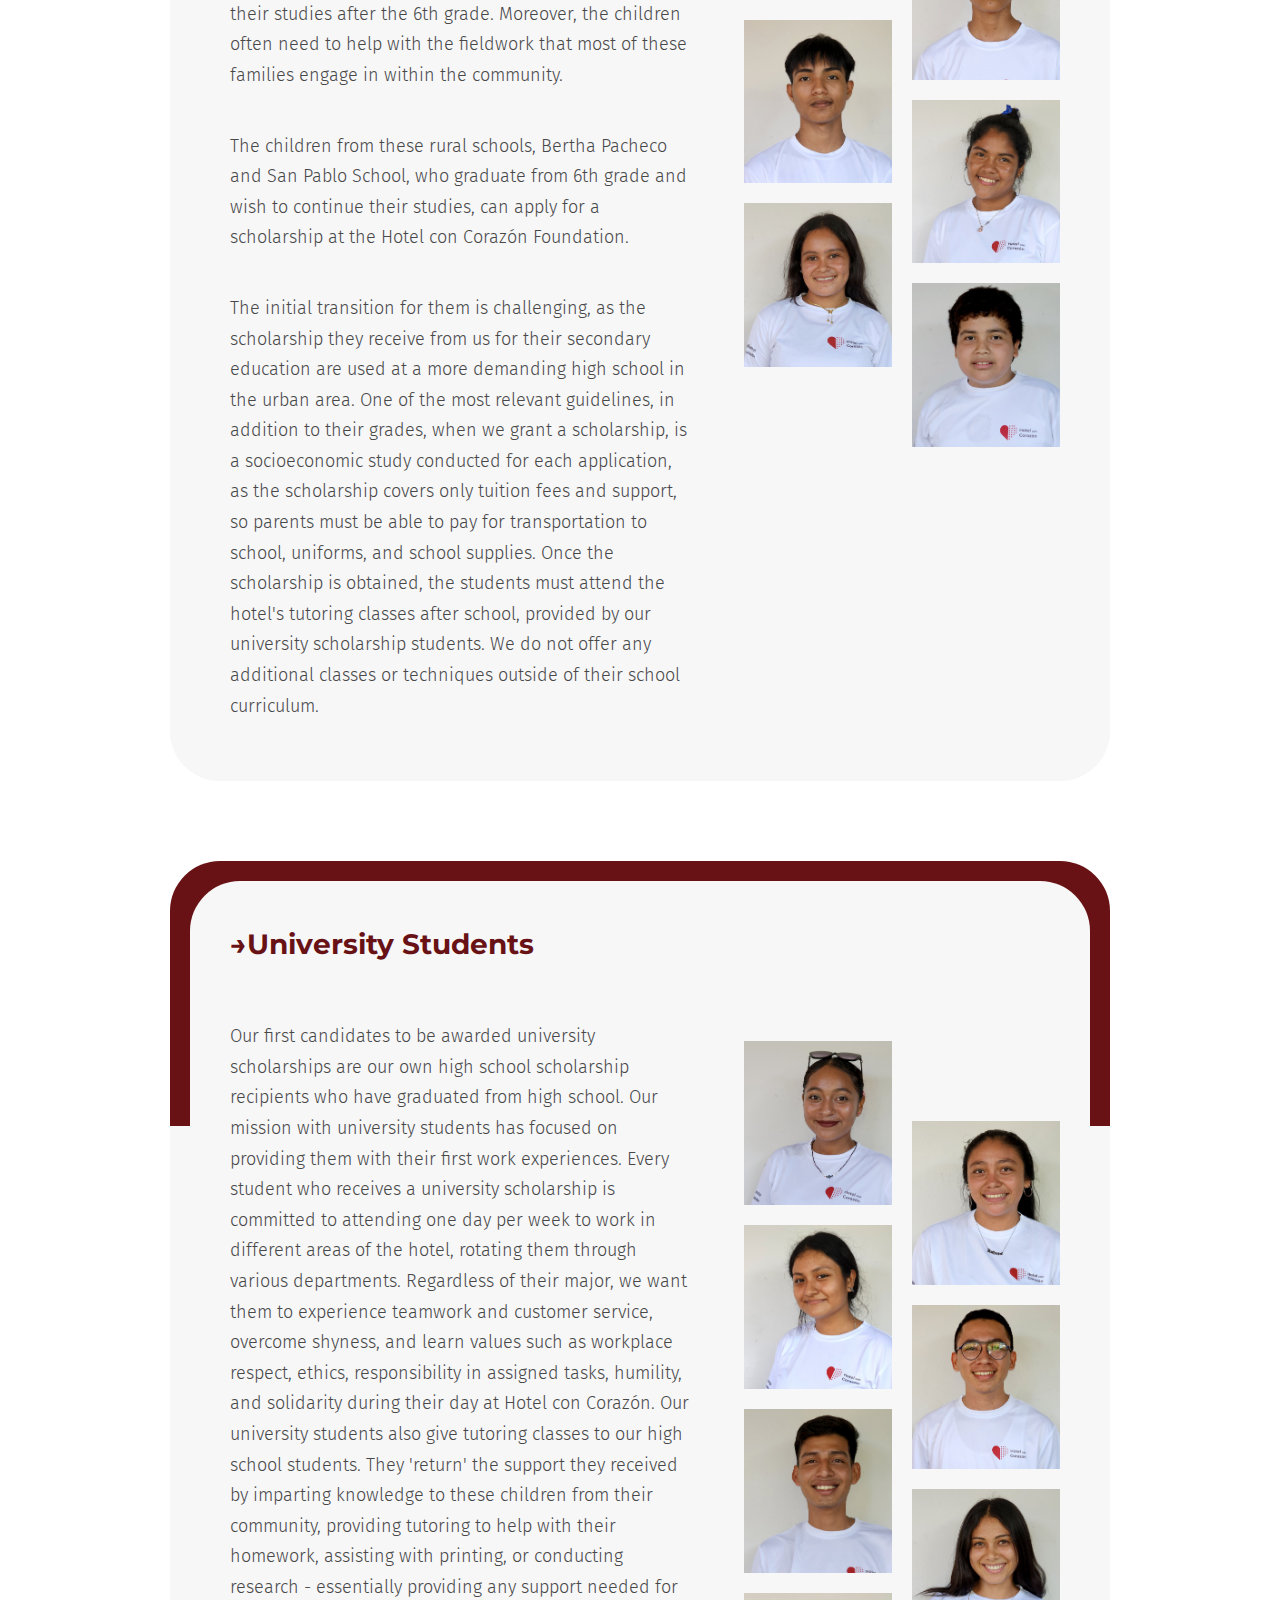
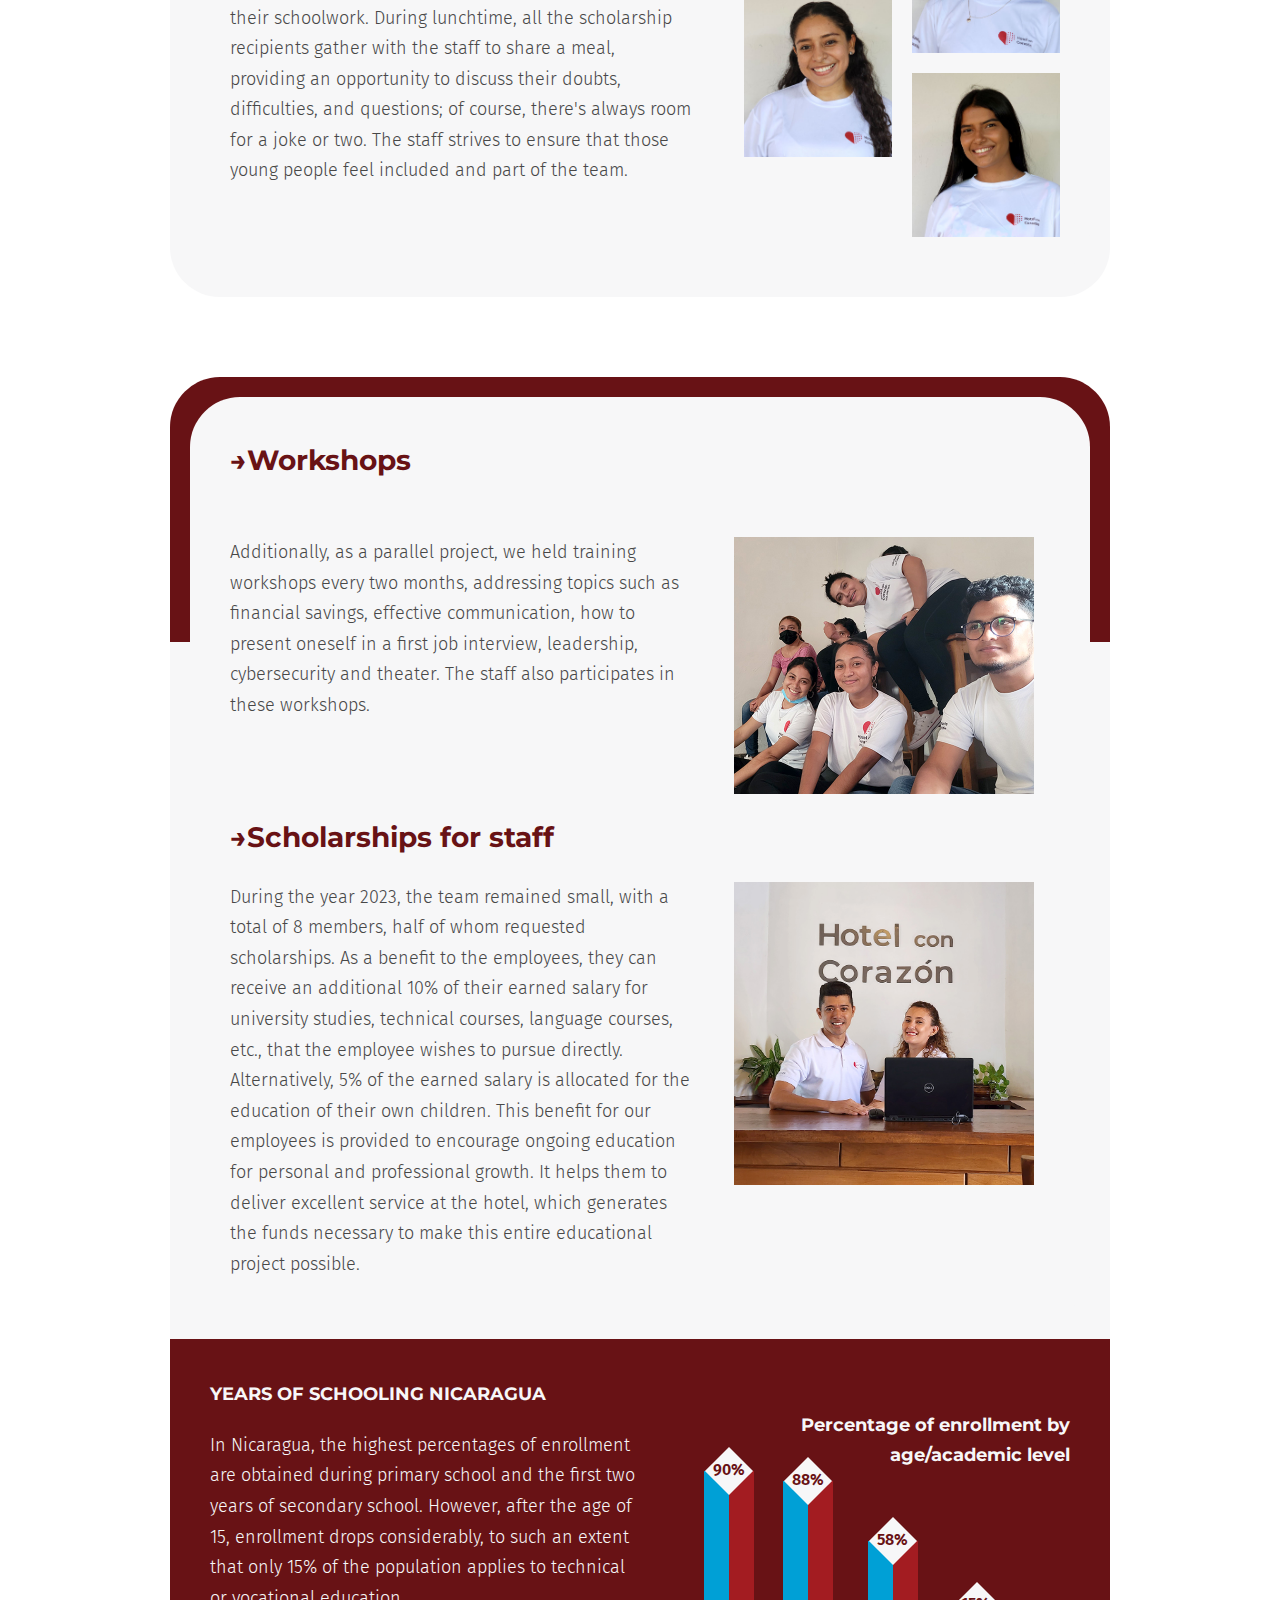
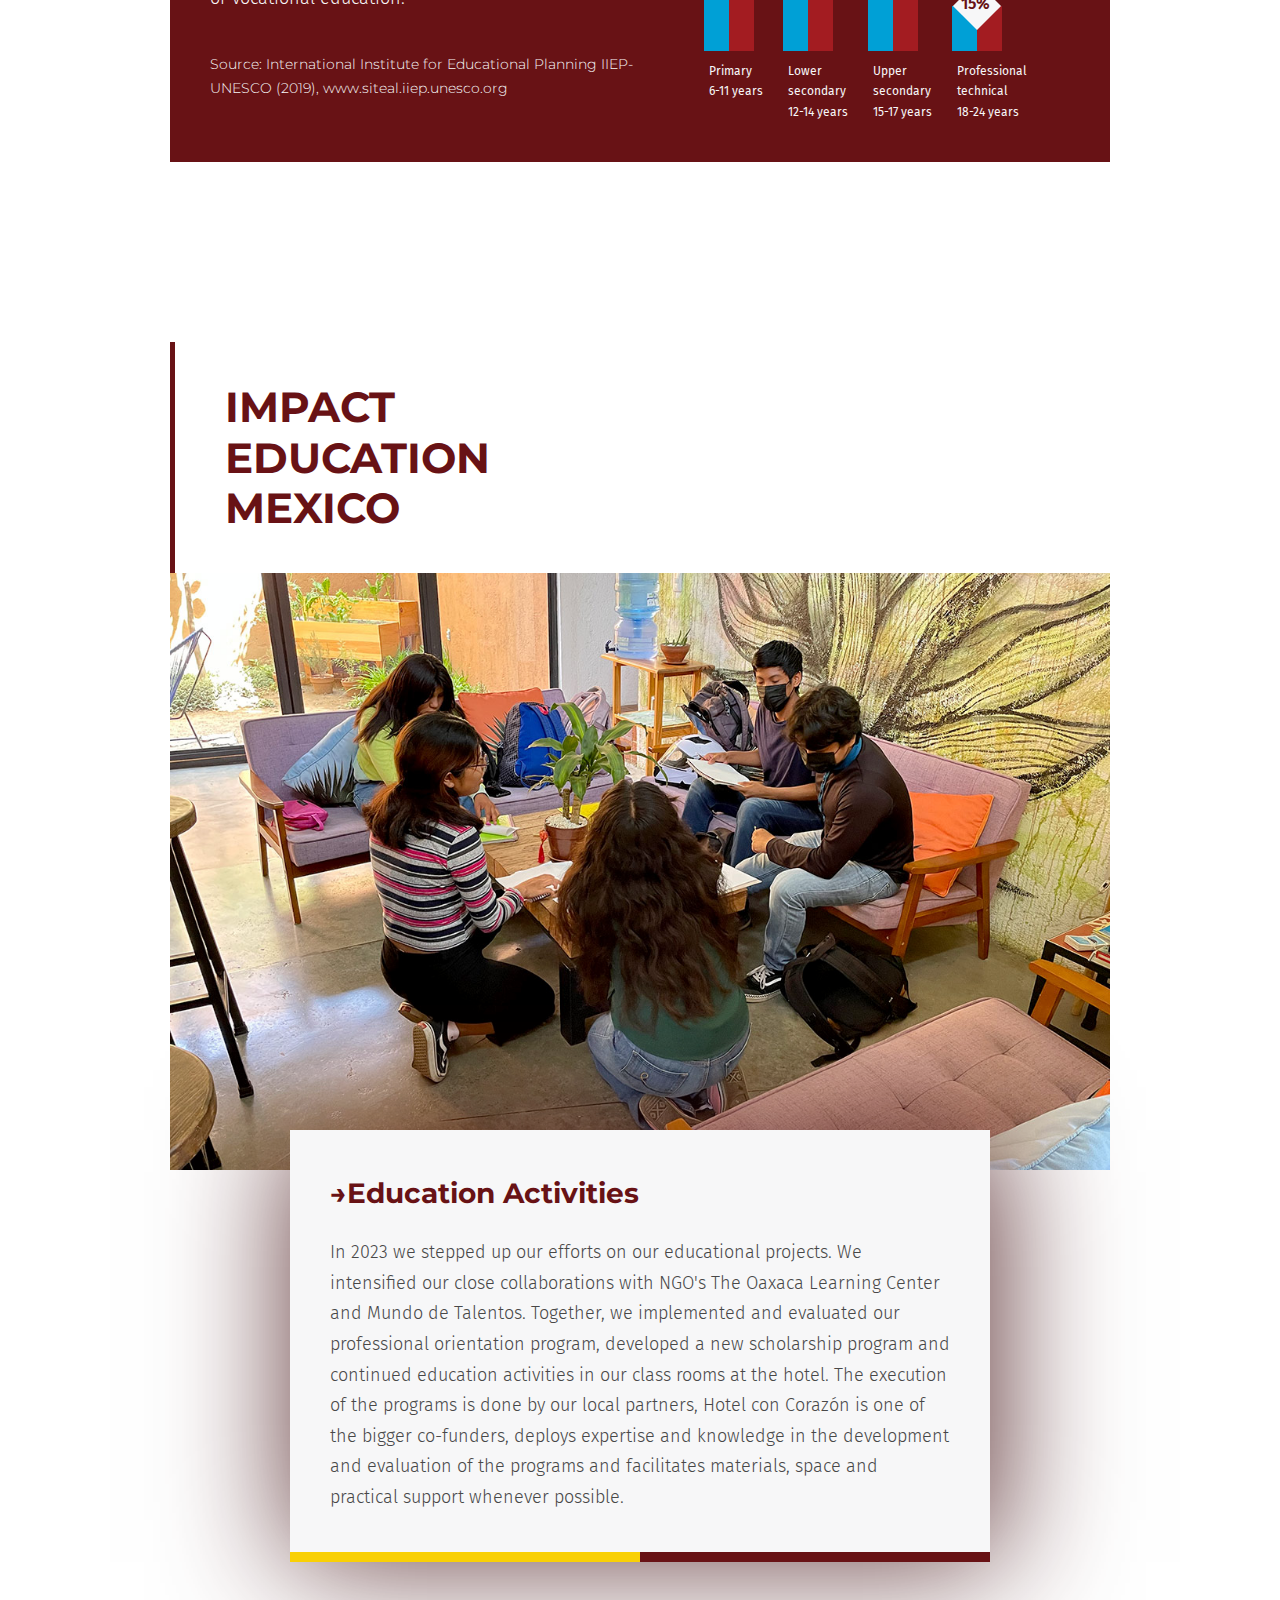
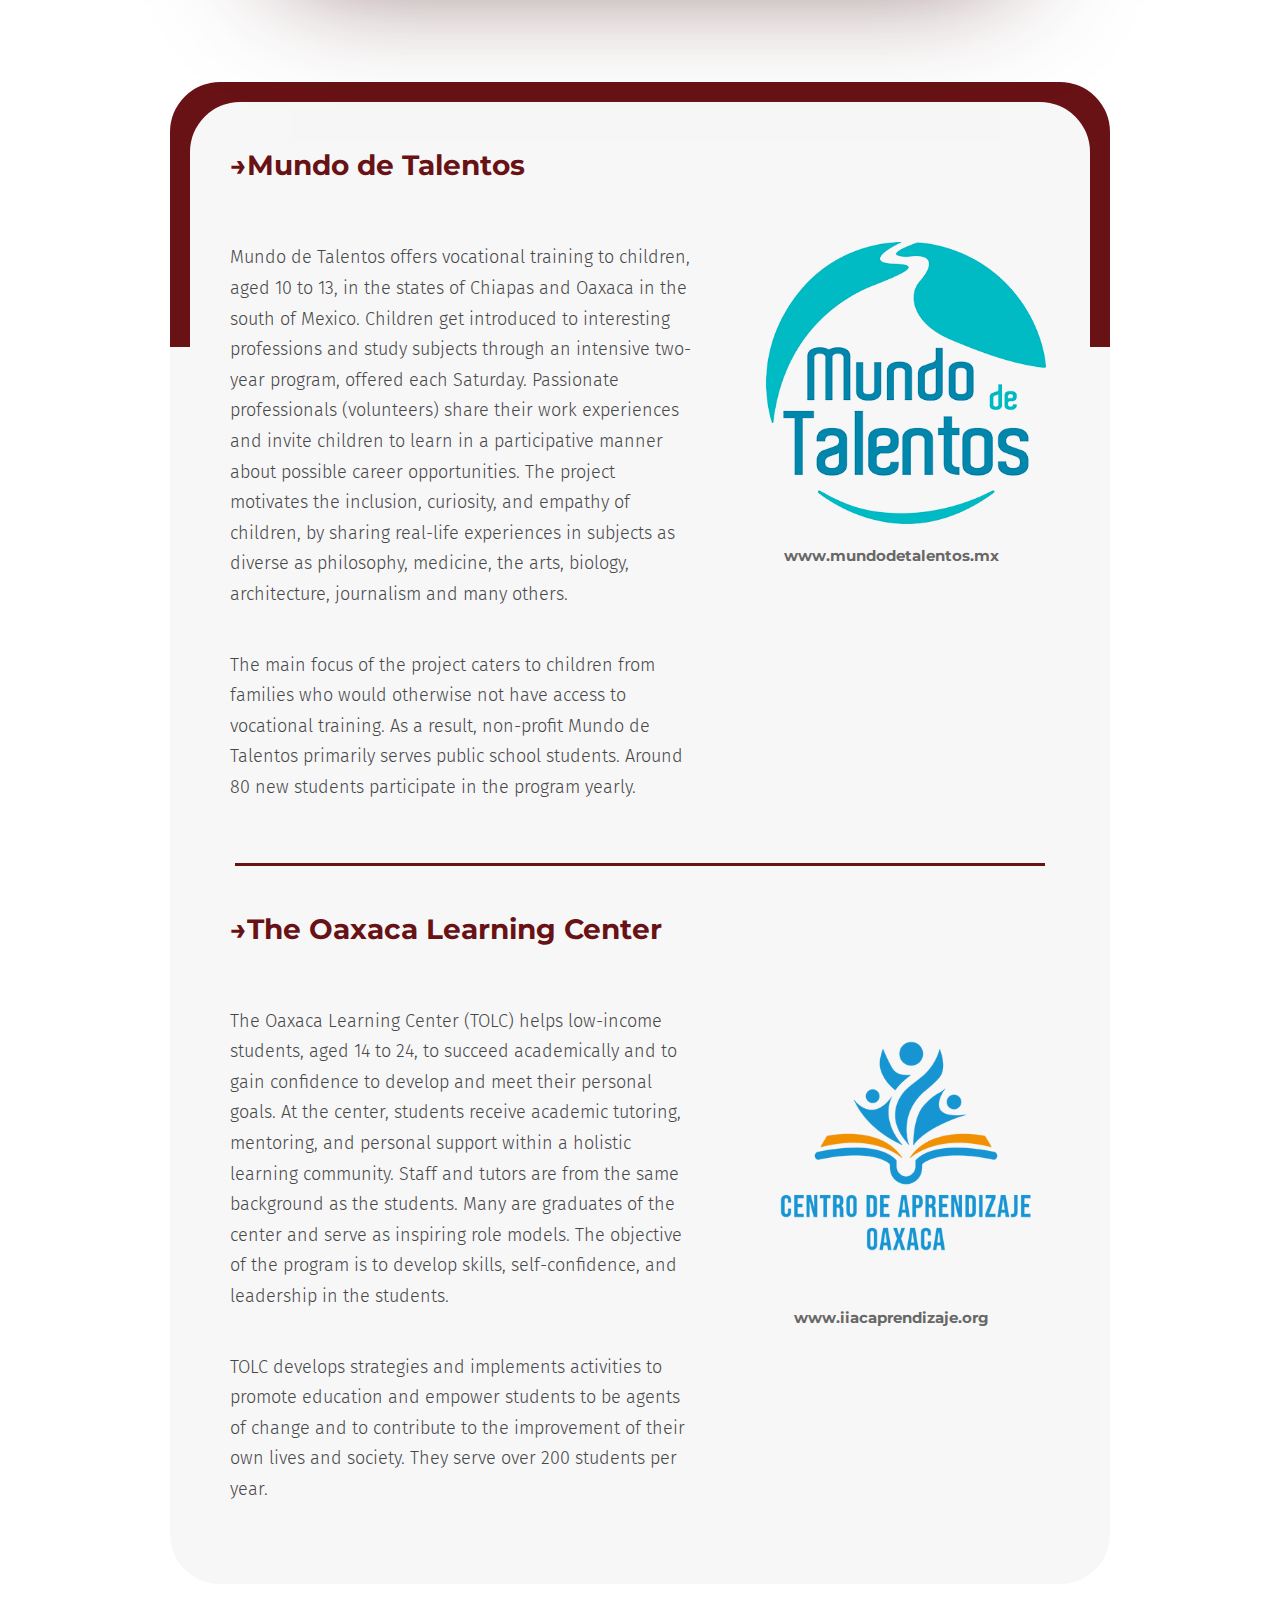
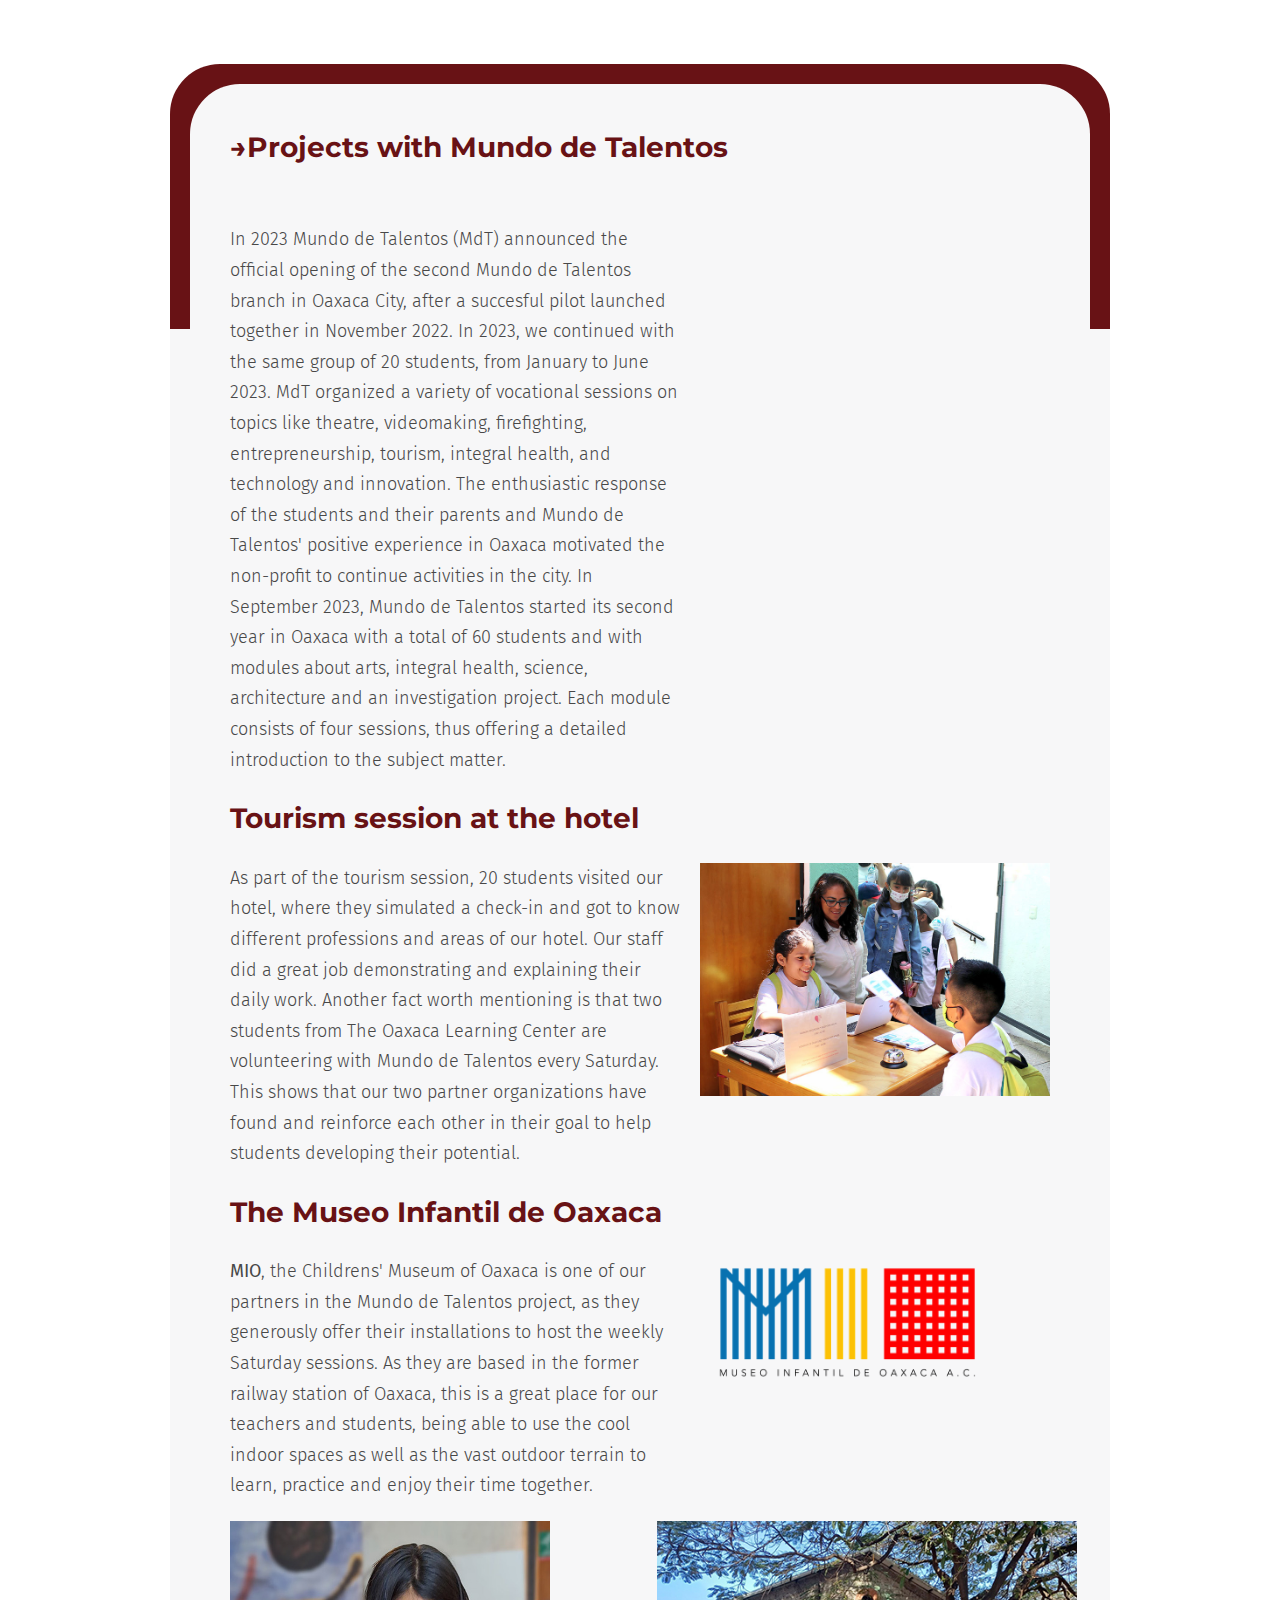
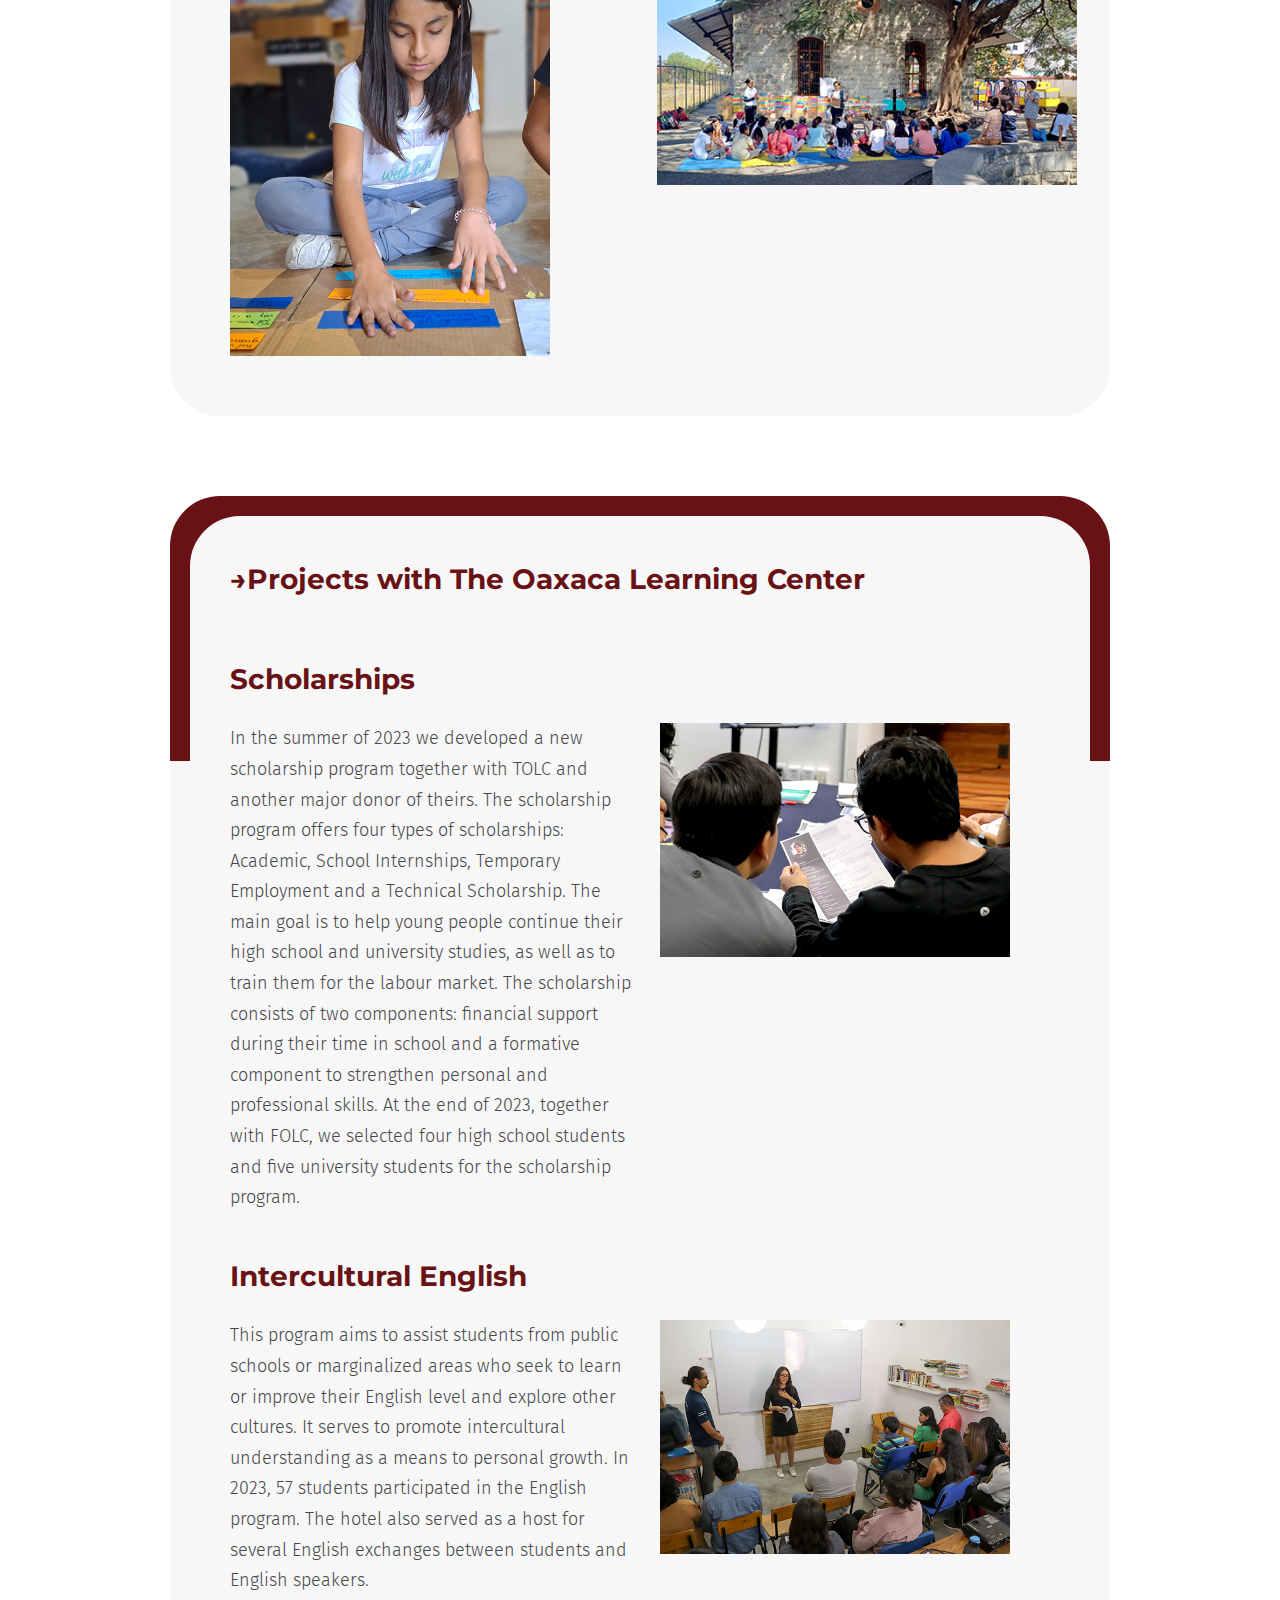
==== commit e3cd861d: "Add files via upload" ====
--- a/index.html
+++ b/index.html
@@ -2510,6 +2510,13 @@
           </div>
           <div class="section-id financials nicaragua">
           <div class="container-financials">
+            <div id="gra-glance" class="grid-item-image">
+              <h4 class="table-title">Granada at a Glance</h4>
+              <img
+                src="./assets/img/nica-at-a-glance.png"
+                alt="Granada at a glance graphic"
+              />
+            </div>
             <div
               class="grid-item-financials grid-item-financials-medium-screen"
             >
@@ -2759,10 +2766,10 @@
               </table>
             </div>
             <div class="grid-item-image">
-              <h4 class="table-title">Granada at a Glance</h4>
+              
               <img
-                src="./assets/img/nica-at-a-glance.png"
-                alt="Granada at a glance graphic"
+                src="./assets/img/granada-team.jpg"
+                alt="Granada Hotel team"
               />
             </div>
           </div>
@@ -2782,6 +2789,15 @@
           </div>
           <div class="section-id financials mexico">
           <div class="container-financials">
+            <div id="oax-glance" class="grid-item-image">
+              <h4 class="table-title header-bar-darkred">
+                Granada at a Glance
+              </h4>
+              <img
+                src="./assets/img/oax-at-a-glance.png"
+                alt="Oaxaca at a glance graphic"
+              />
+            </div>
             <div
               class="grid-item-financials grid-item-financials-medium-screen"
             >
@@ -3059,12 +3075,10 @@
               </table>
             </div>
             <div class="grid-item-image">
-              <h4 class="table-title header-bar-darkred">
-                Granada at a Glance
-              </h4>
+              
               <img
-                src="./assets/img/oax-at-a-glance.png"
-                alt="Oaxaca at a glance graphic"
+                src="./assets/img/team-oaxaca.jpg"
+                alt="Oaxaca Hotel team"
               />
             </div>
           </div>
--- a/style.css
+++ b/style.css
@@ -1272,6 +1272,13 @@
   grid-column: span 6;
 }
 
+#gra-glance,
+#oax-glance {
+  grid-column-start: 1;
+  grid-column-end: 5;
+  margin-bottom: 80px;
+}
+
 /*------------- // STUDENT STORIES //-------------------*/
 
 .flex-container-std-stories {
@@ -3141,7 +3148,7 @@
   .text-box-span02 {
     grid-column-start: 1;
     grid-column: span 5;
-    grid-row-start: 1;
+    grid-row-start: 2;
     padding: 40px 20px;
   }
 
@@ -3169,6 +3176,14 @@
     grid-column-end: 7;
     grid-row-start: 5;
     margin-bottom: 40px;
+  }
+
+  #gra-glance,
+  #oax-glance {
+    grid-column-start: 1;
+    grid-column-end: 7;
+    grid-row-start: 1;
+    margin: 20px auto;
   }
 
   .article-box-white {
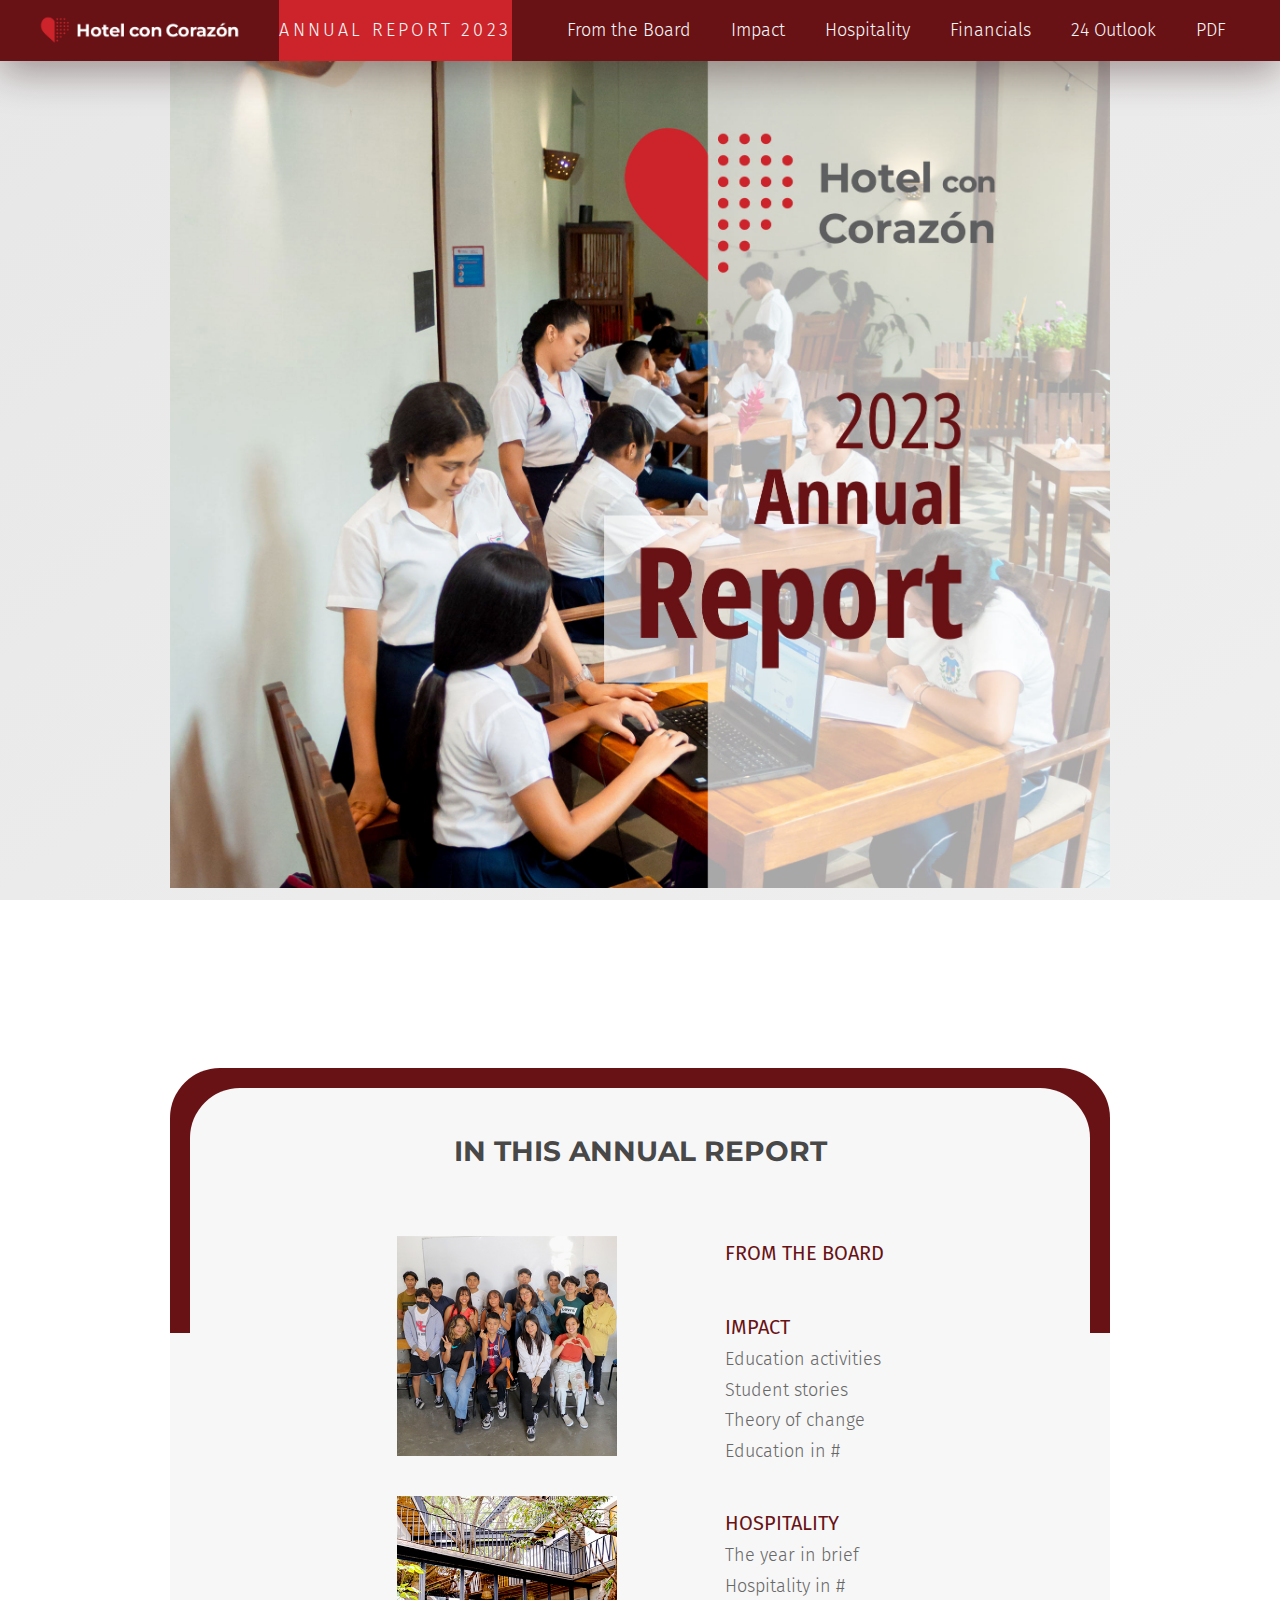
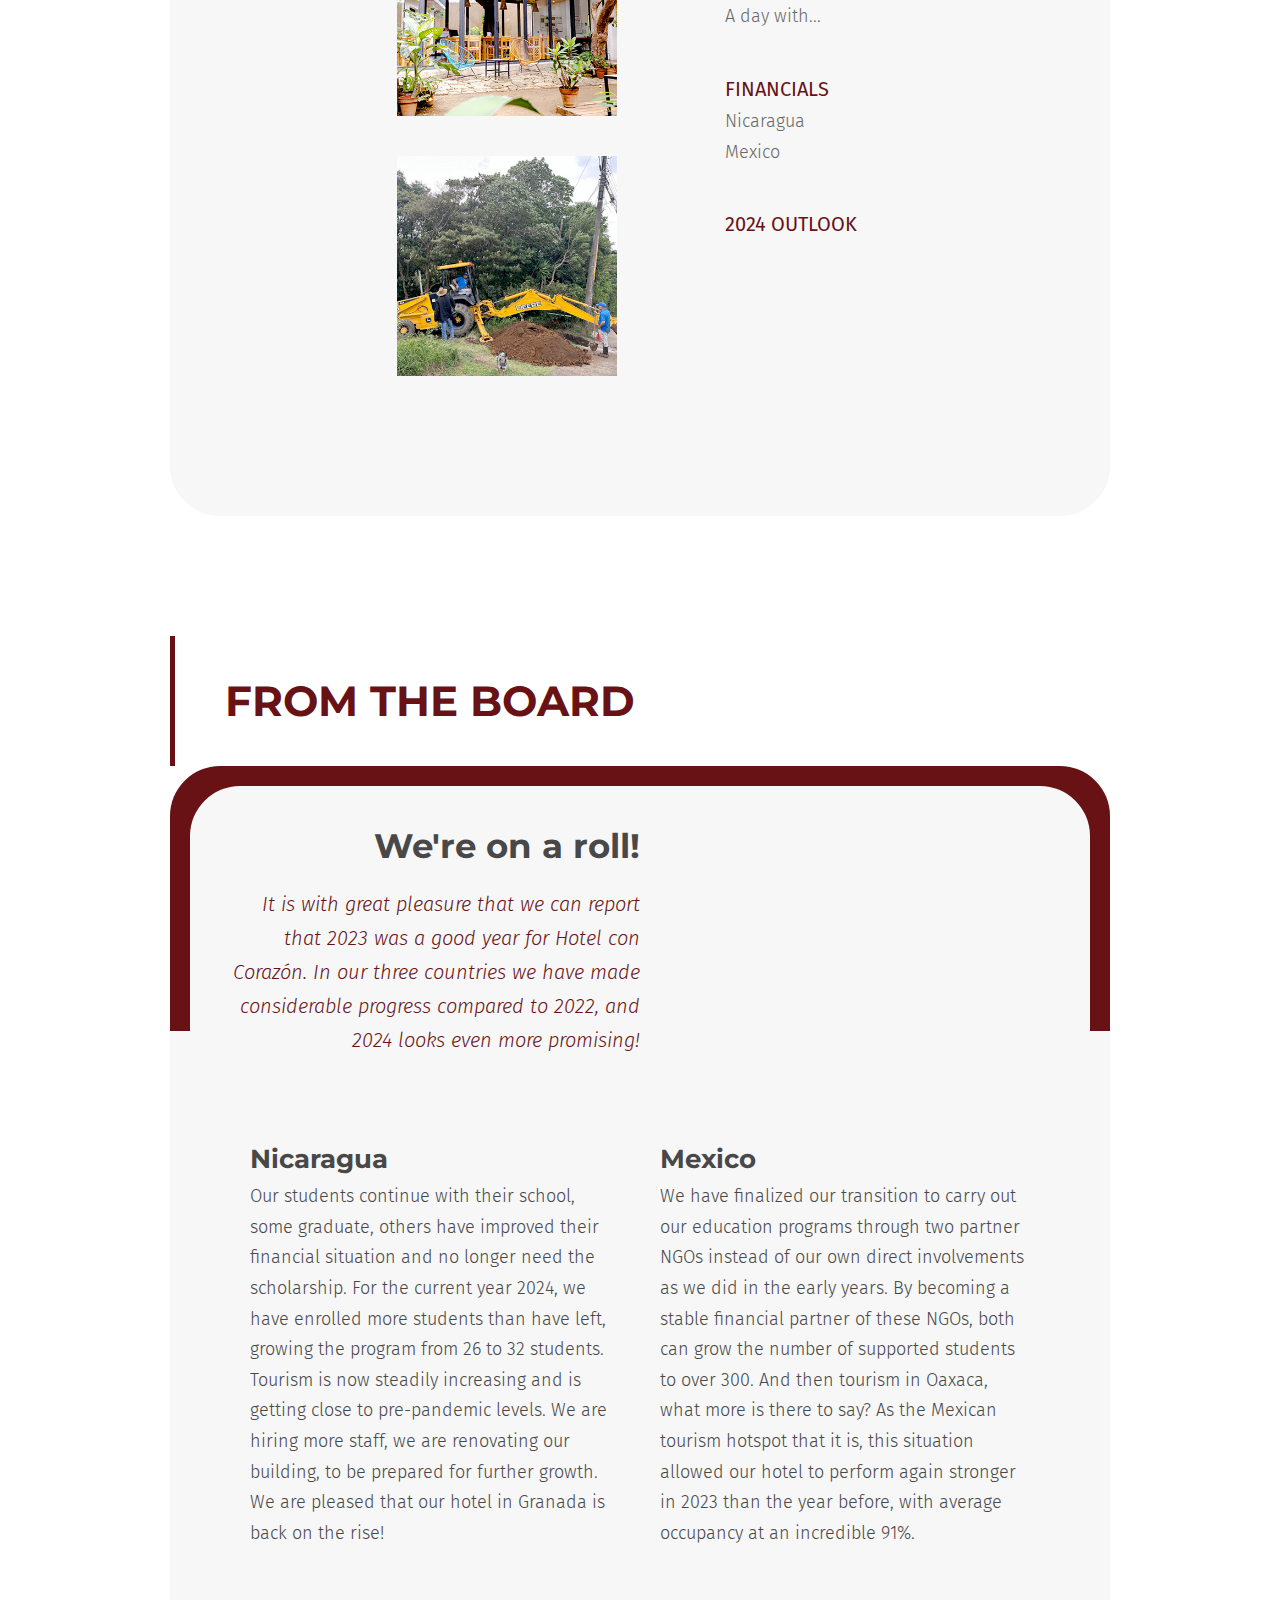
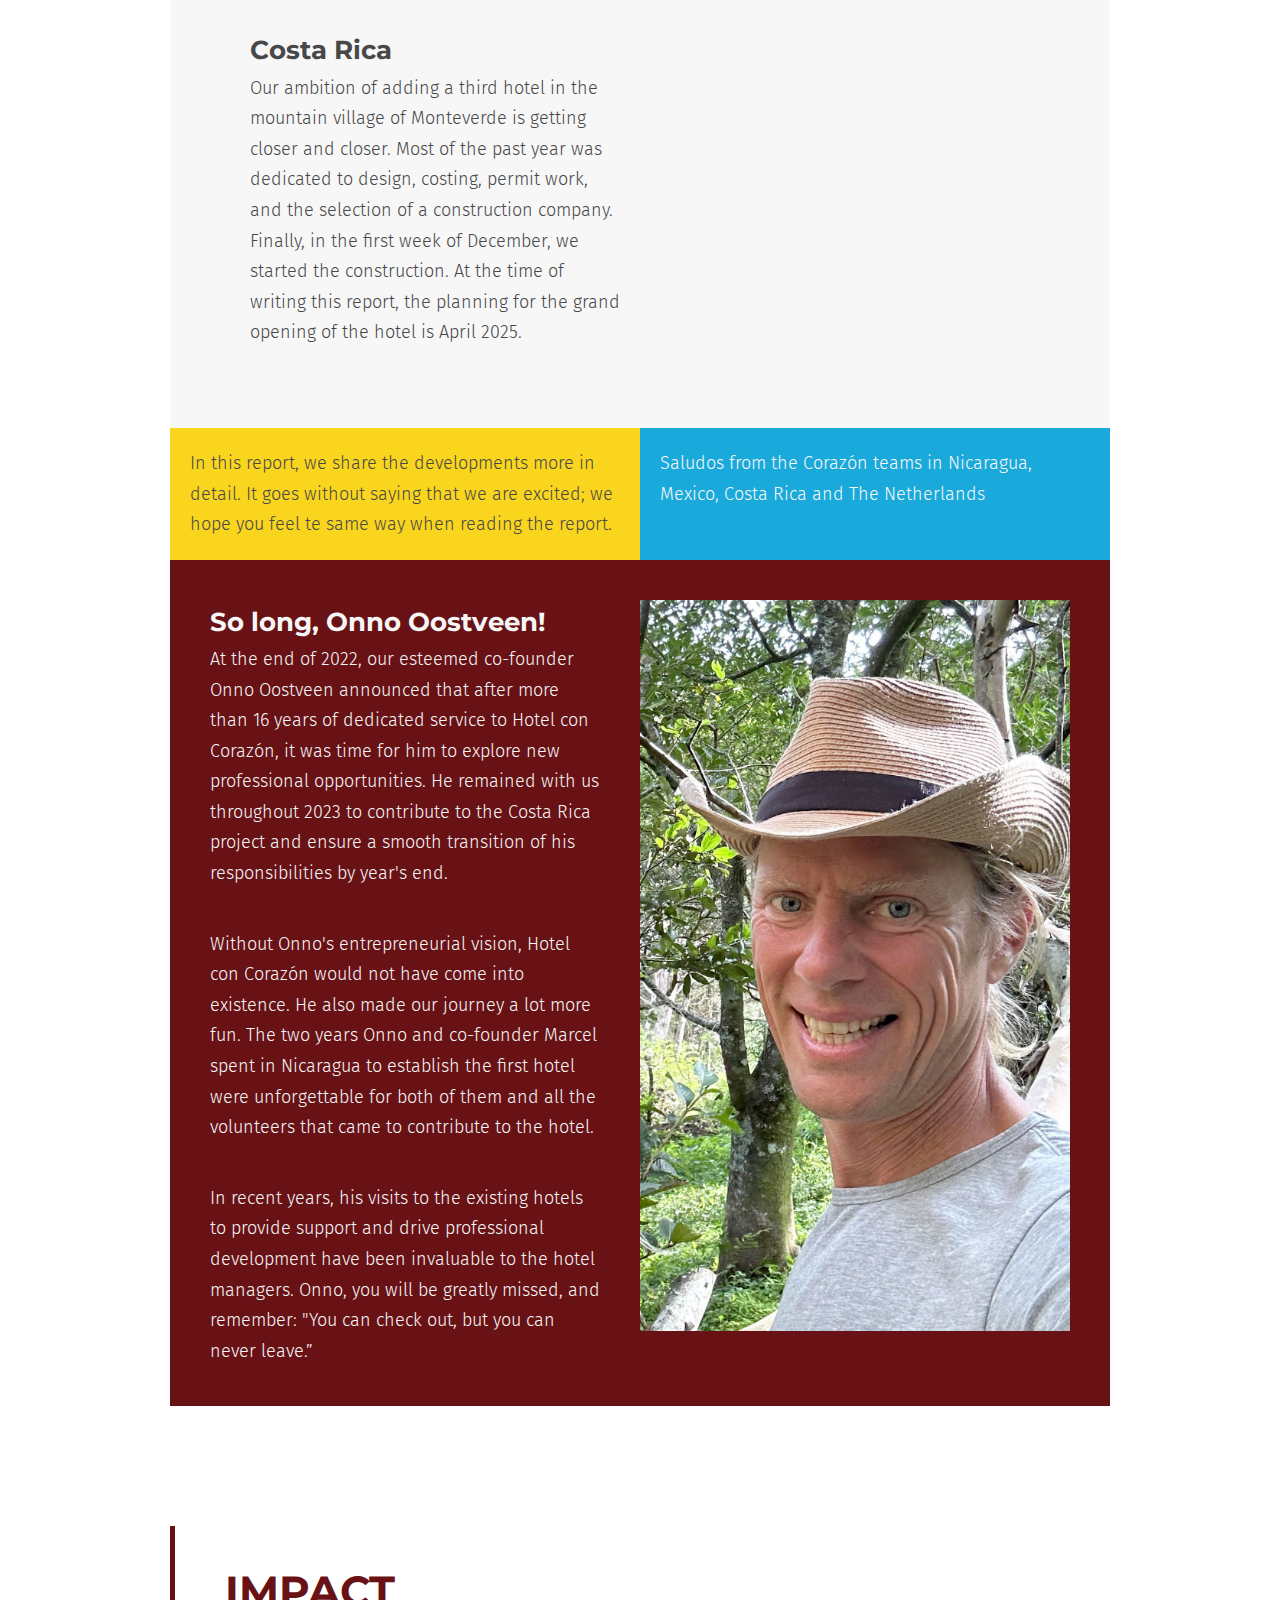
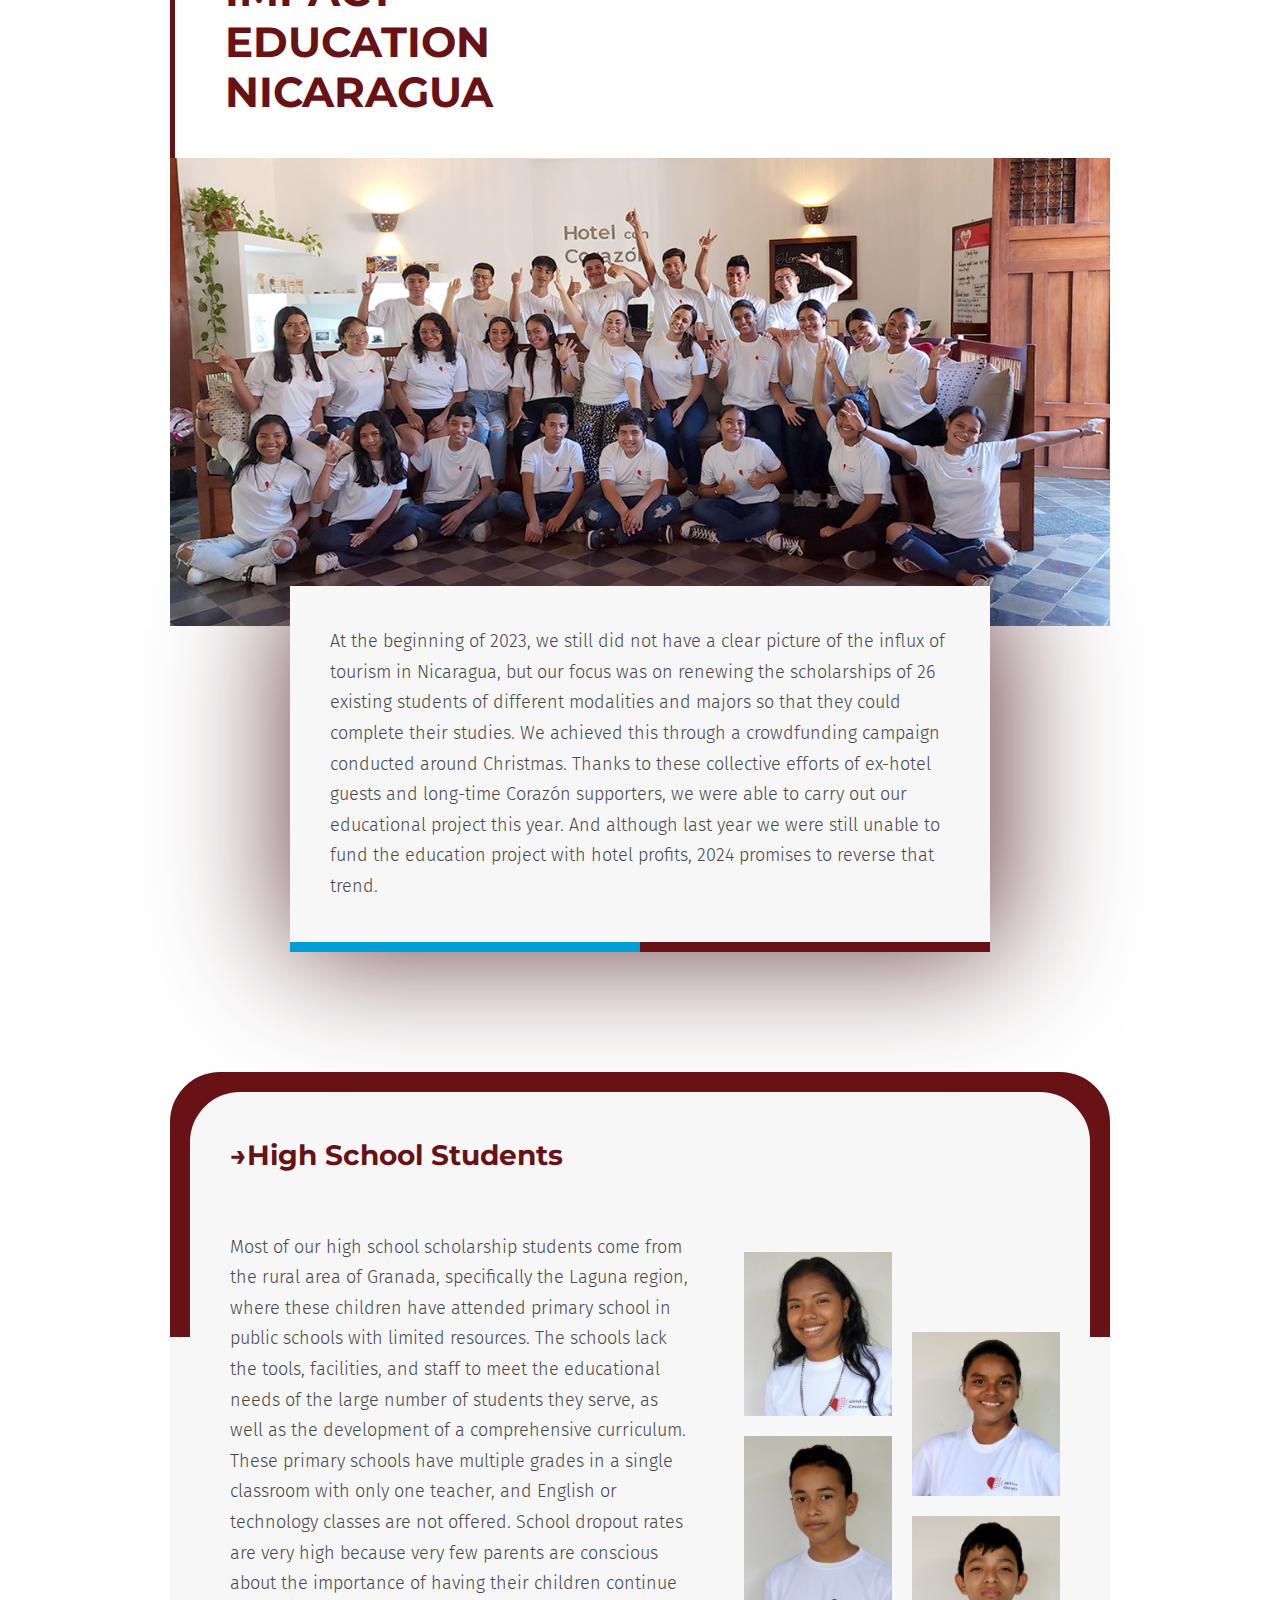
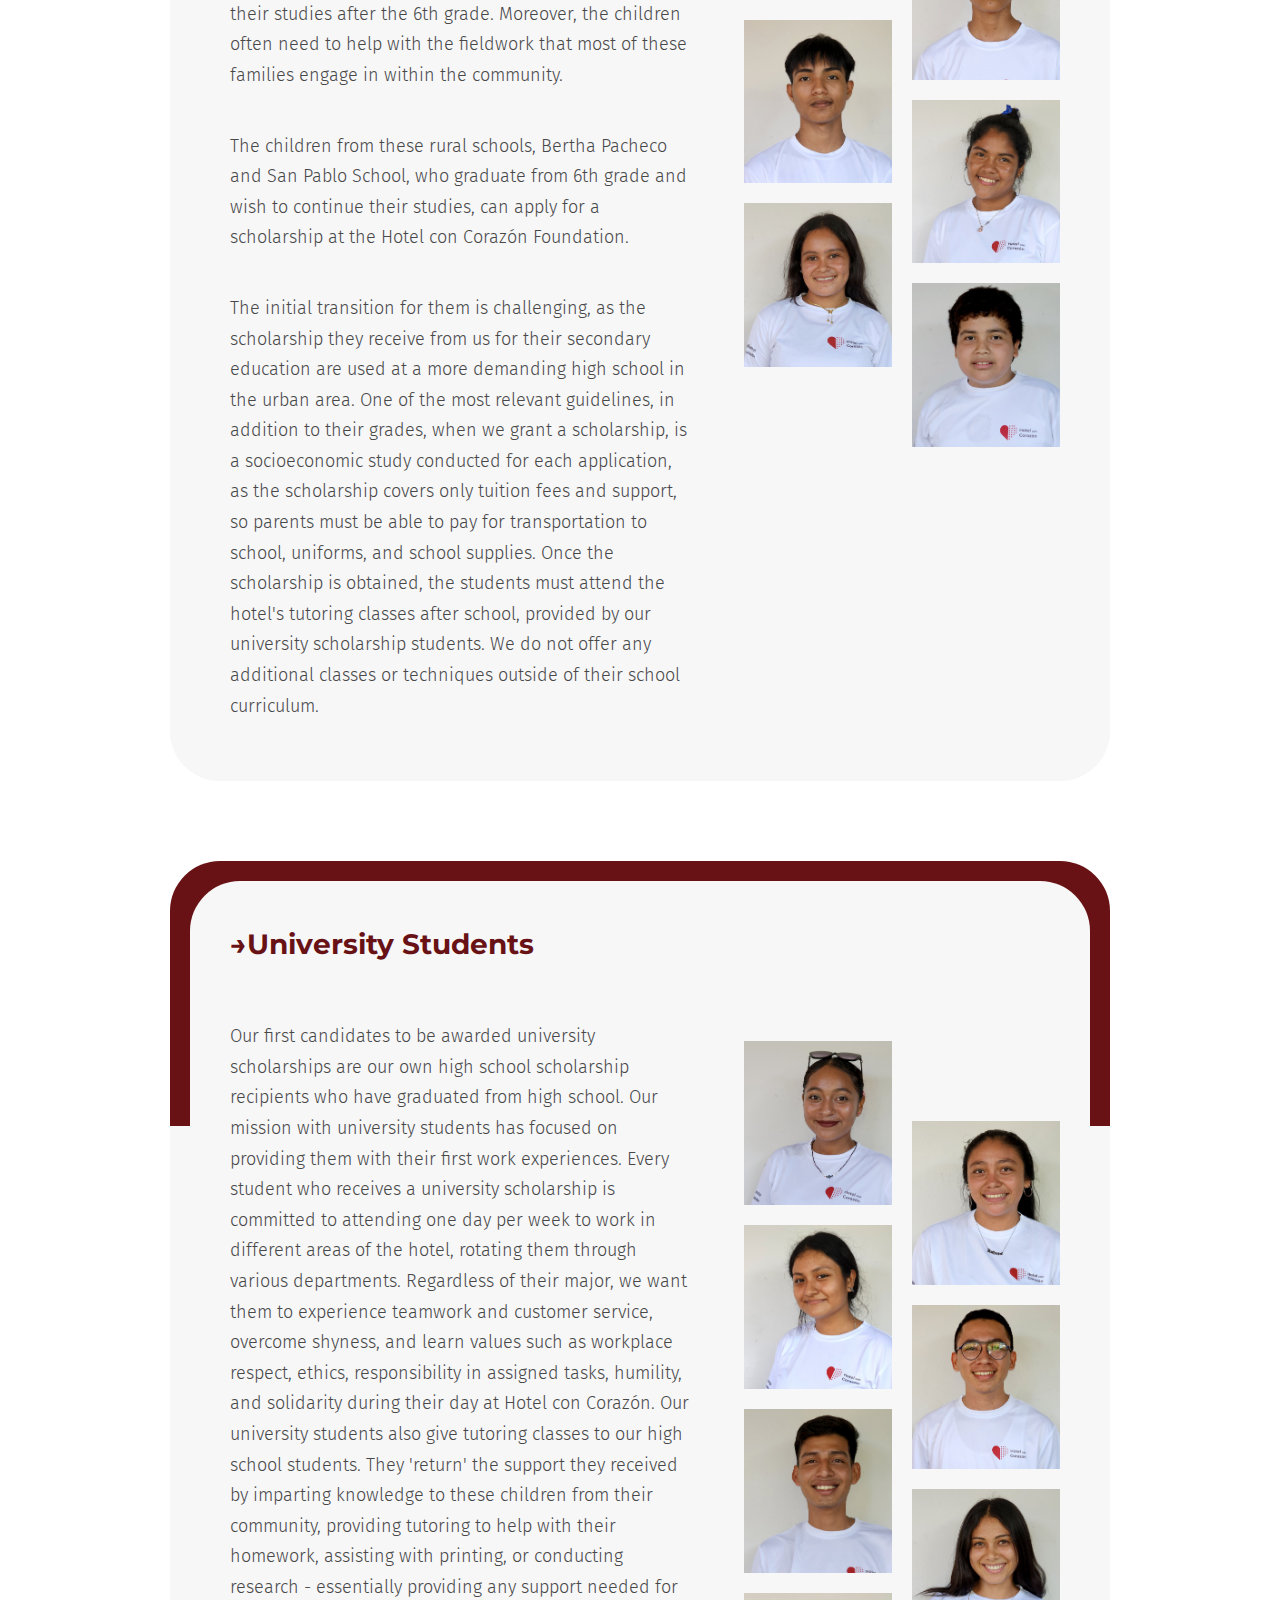
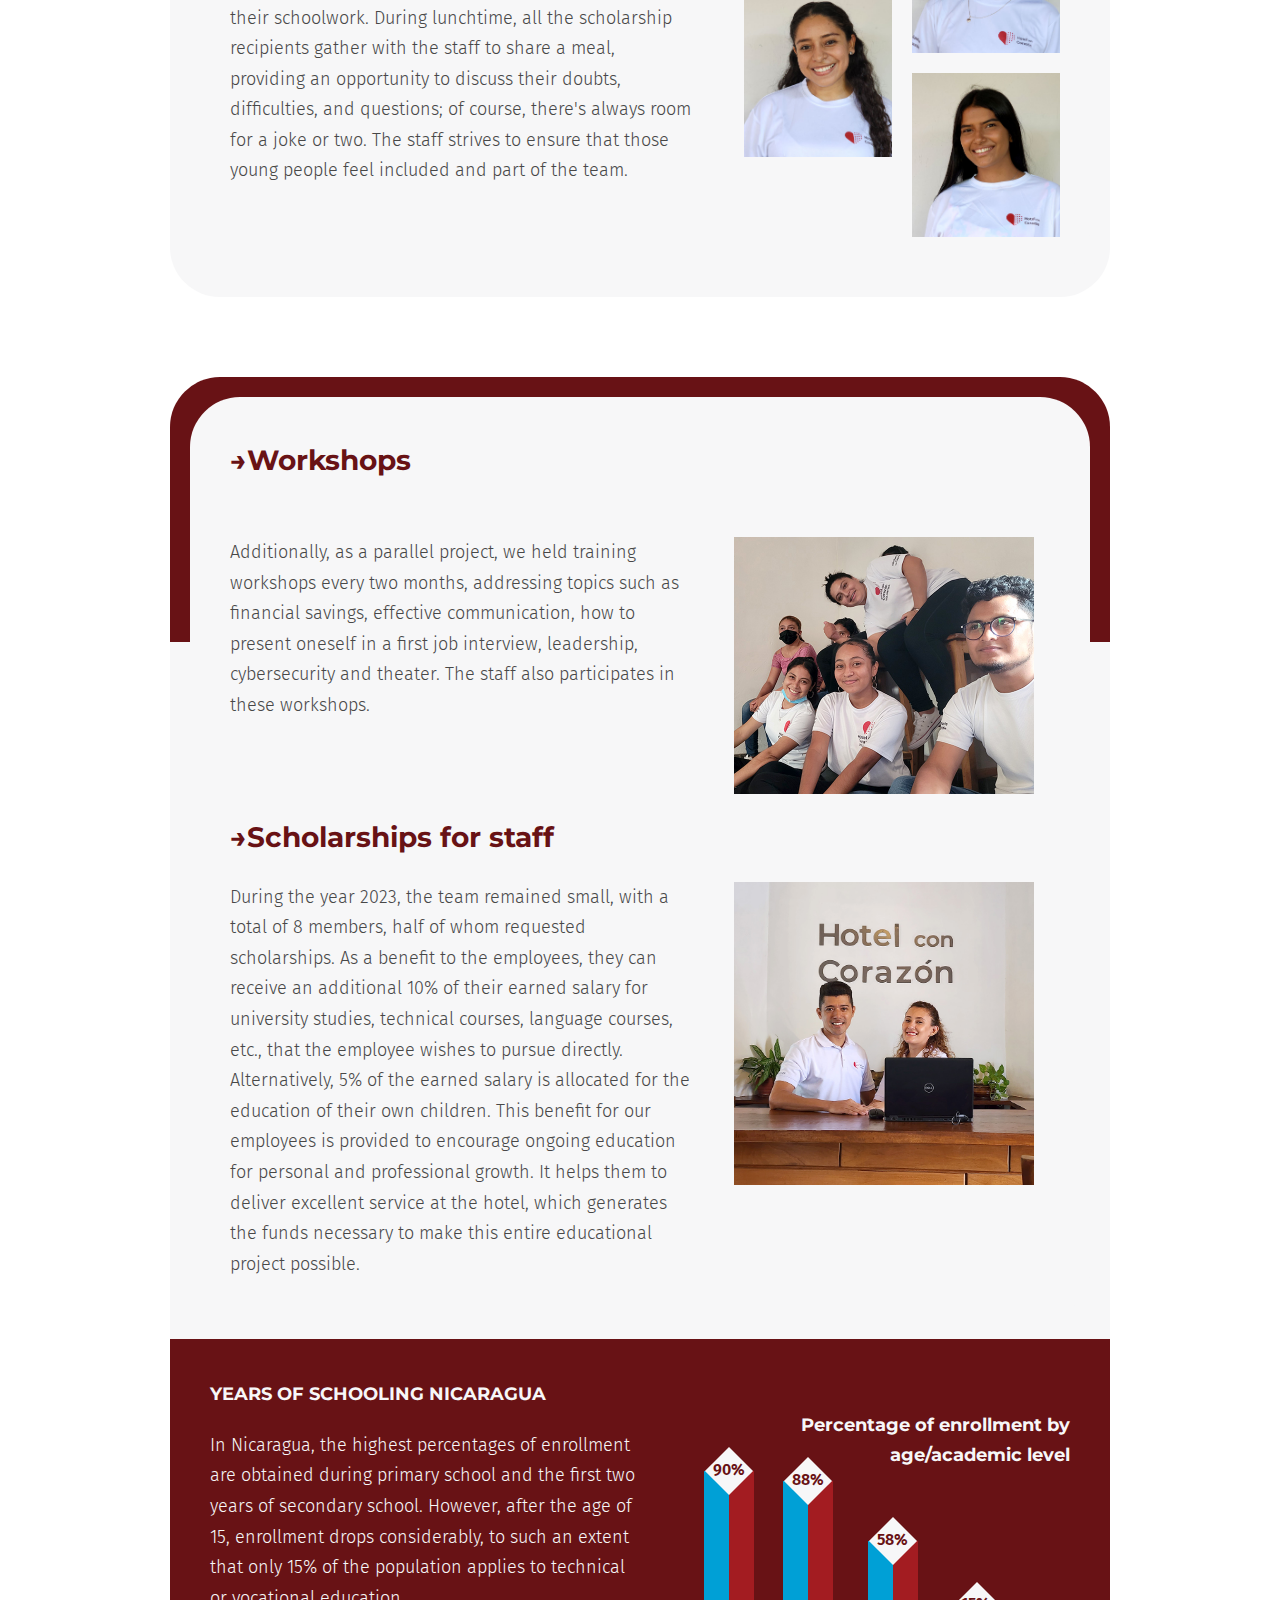
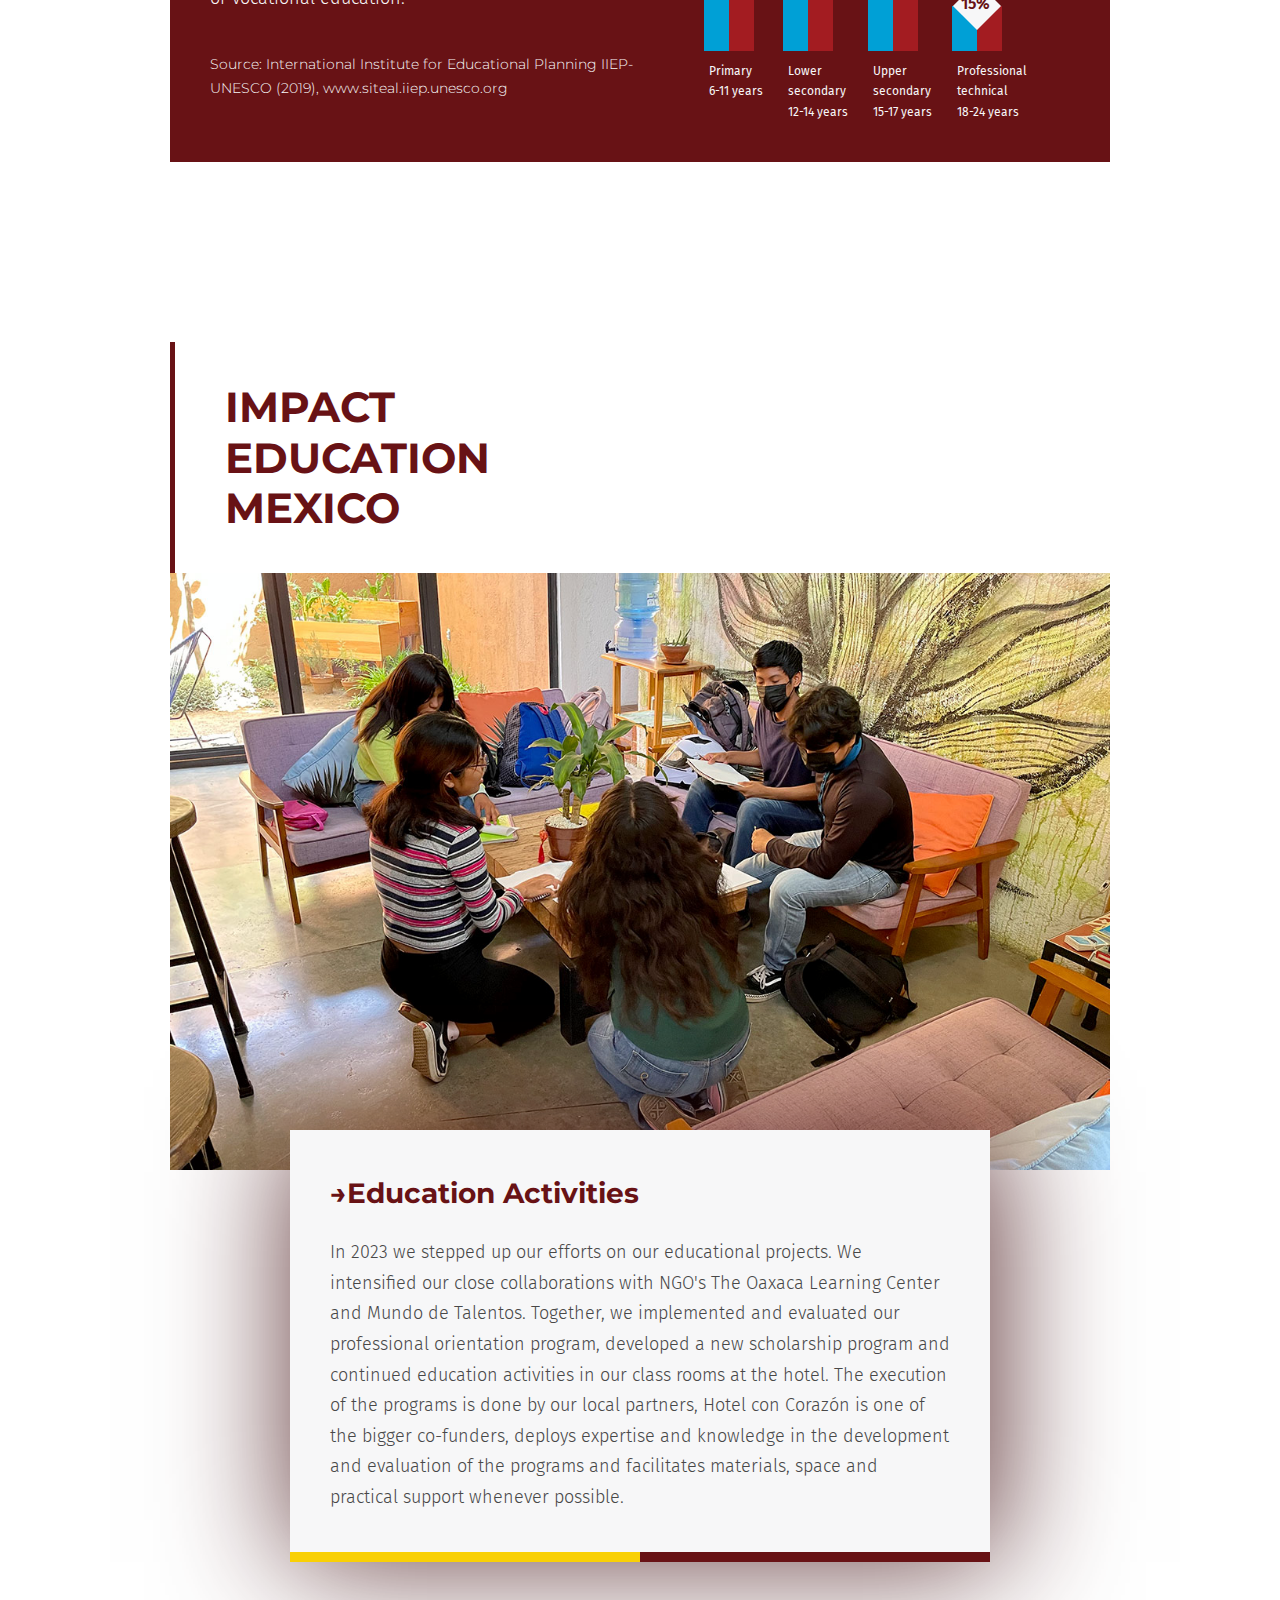
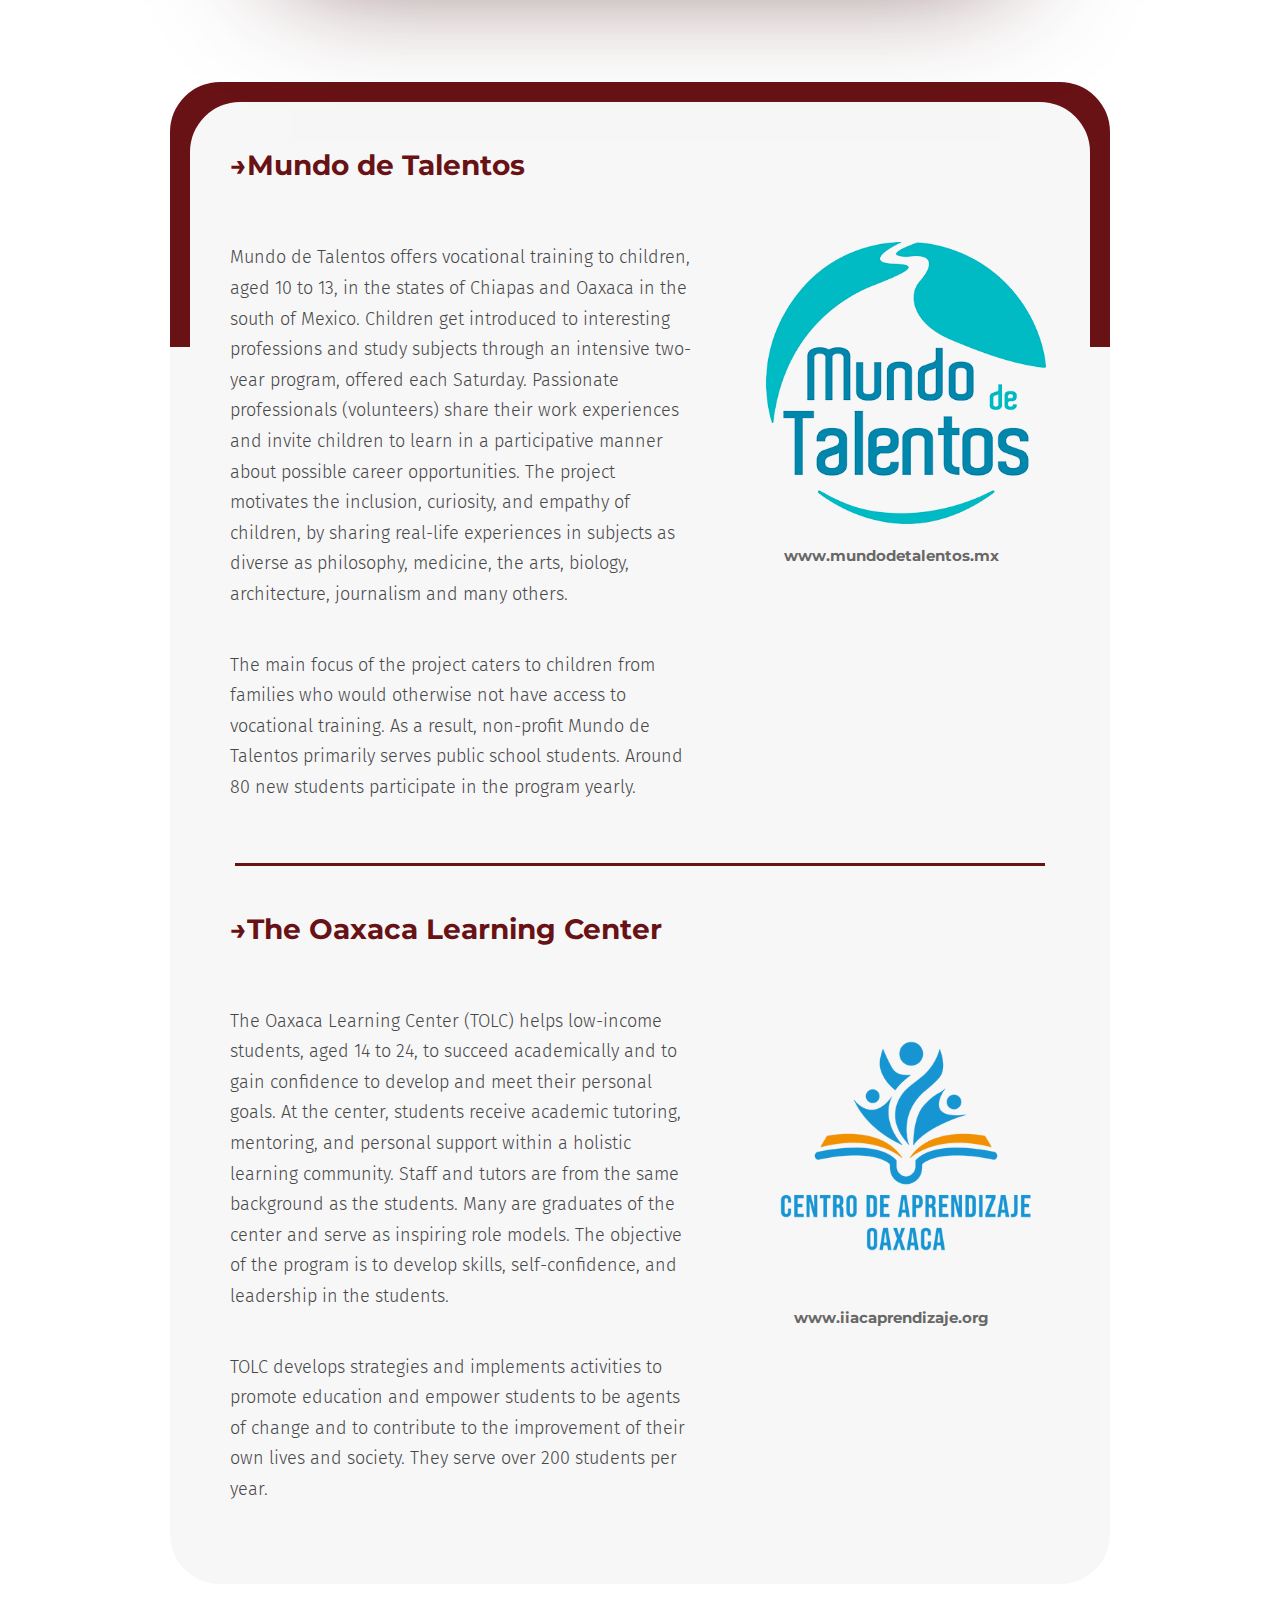
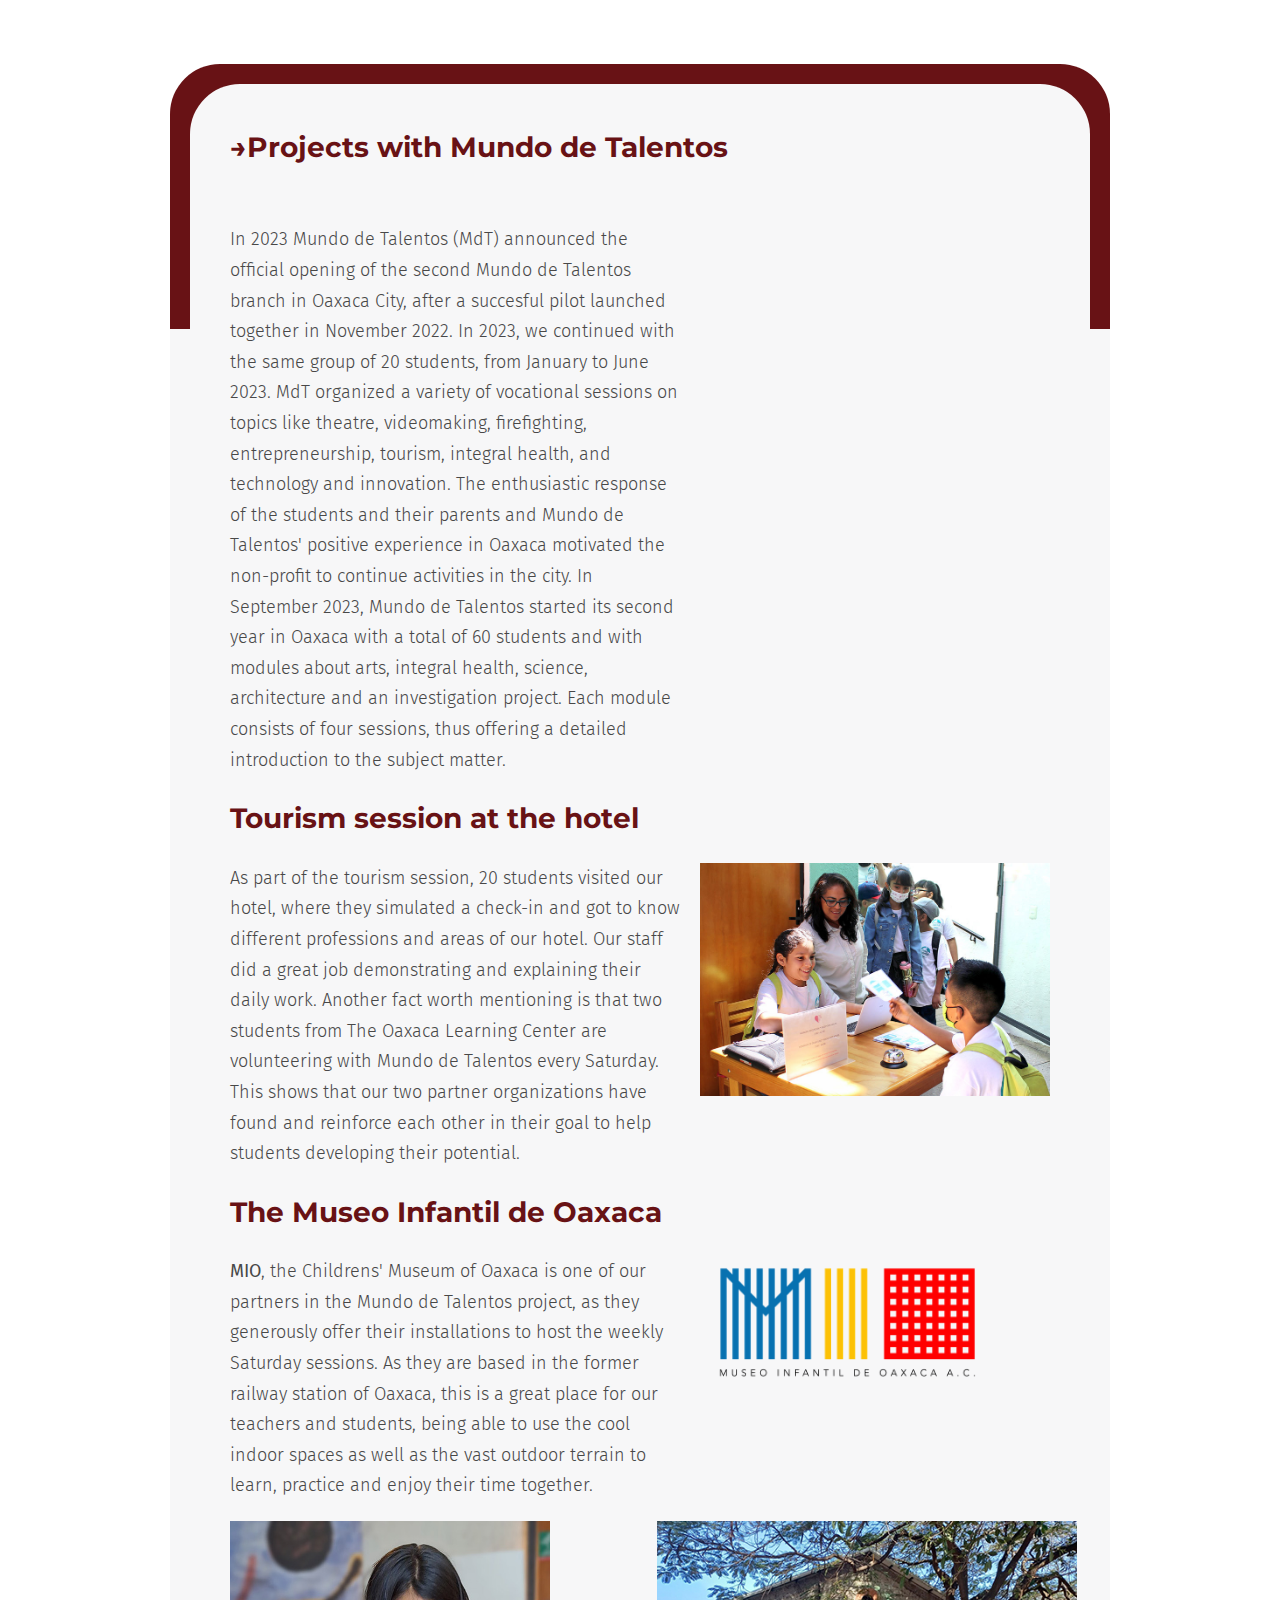
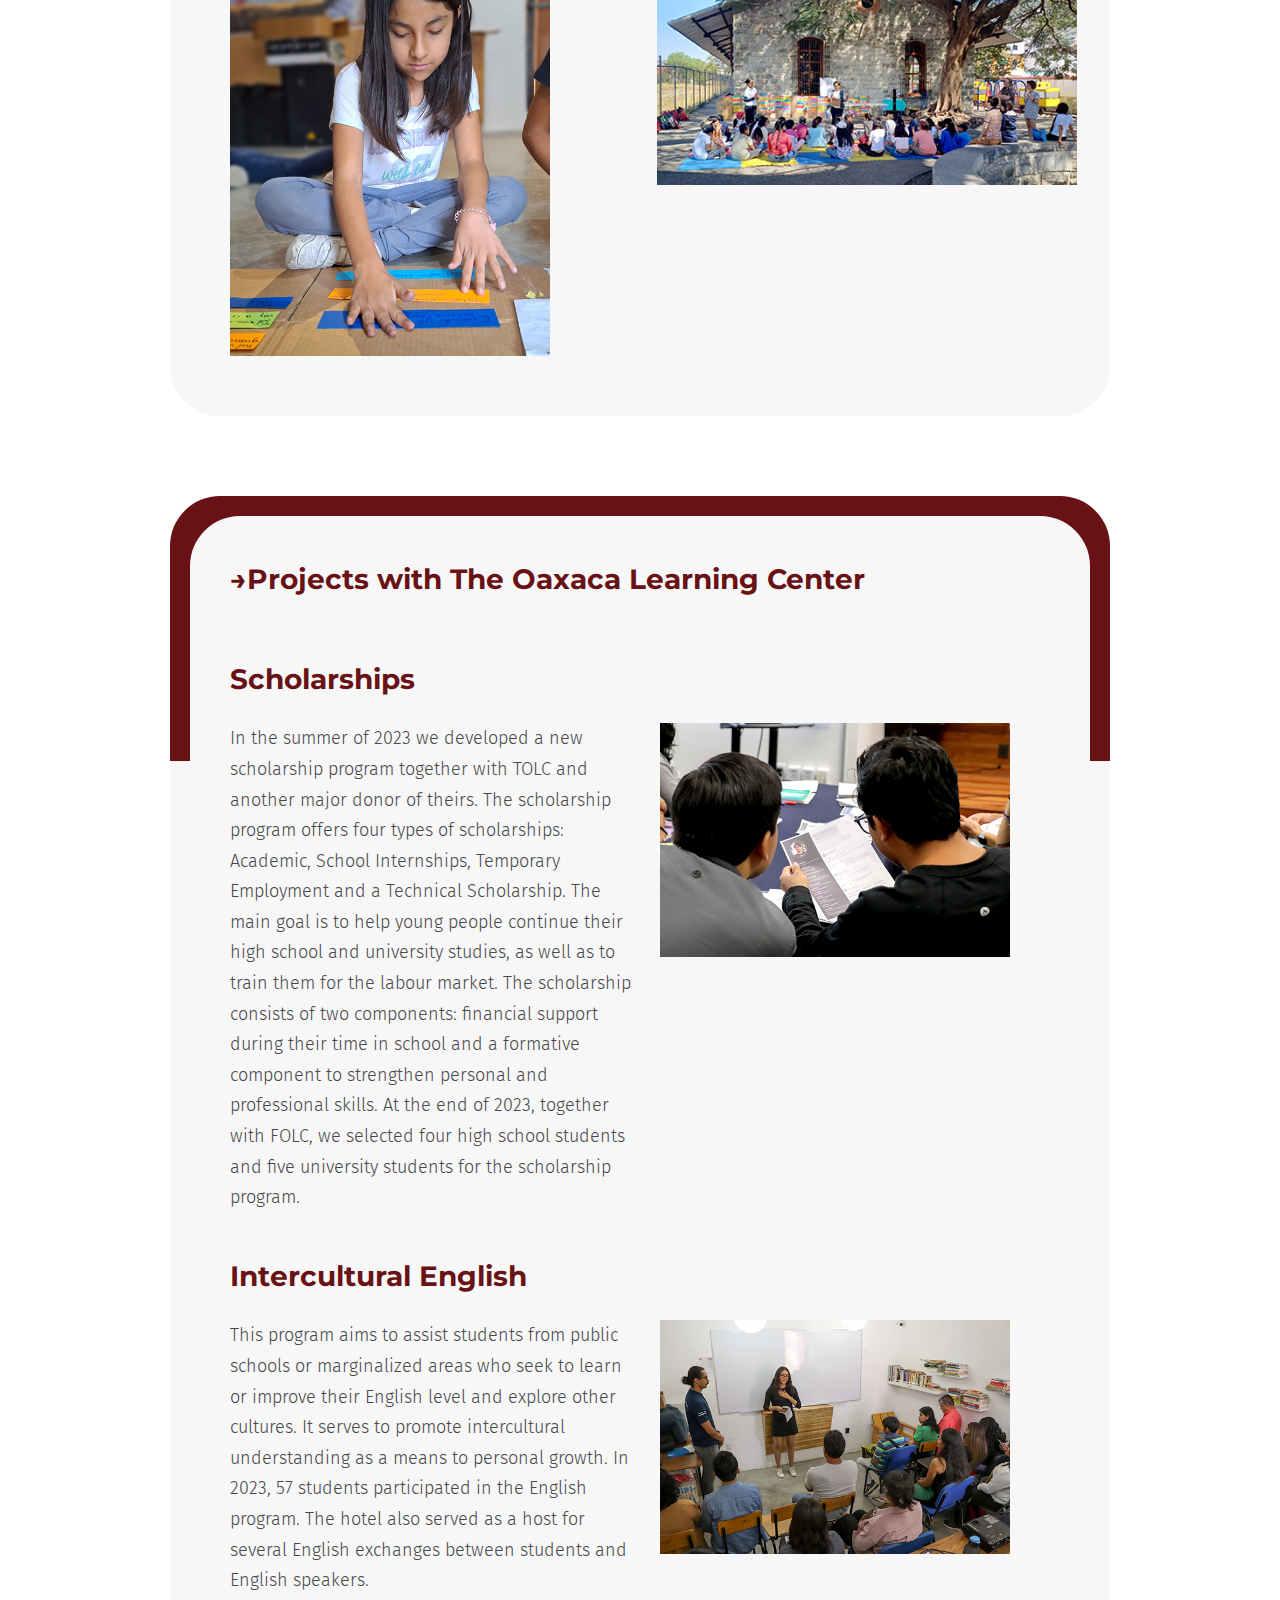
==== commit bb760bd2: "Add files via upload" ====
--- a/index.html
+++ b/index.html
@@ -78,7 +78,7 @@
               >
             </li>
             <li class="section-item-burgermenu">
-              <a href="#"><span class="burgermenu-main-link">PDF</span></a>
+              <a href="./assets/2023-Annual-Report-Hotel-con-Corazon-PDF.pdf"><span class="burgermenu-main-link">PDF</span></a>
             </li>
           </ul>
         </div>
@@ -92,7 +92,7 @@
               <a href="#from-the-board">From the Board</a></li>
 
             <li class="dropdown">
-              <a href="" class="dropdown-toggle">Impact</a>
+              <a href="#nica-impact" class="dropdown-toggle">Impact</a>
               <ul class="dropdown-menu">
                 <li><a href="#nica-impact">Education activities</a></li>
                 <li><a href="#student-stories-nica">Student stories</a></li>
@@ -102,7 +102,7 @@
             </li>
 
             <li>
-              <a href="">Hospitality</a>
+              <a href="#year-in-brief">Hospitality</a>
               <ul>
                 <li><a href="#year-in-brief">The year in brief</a></li>
                 <li><a href="#hospitality-in-numbers">Hospitality in #</a></li>
@@ -110,7 +110,7 @@
               </ul>
             </li>
             <li>
-              <a href="">Financials</a>
+              <a href="#financials-nica">Financials</a>
               <ul>
                 <li><a href="#financials-nica">Nicaragua</a></li>
                 <li><a href="#financials-mexico">Mexico</a></li>
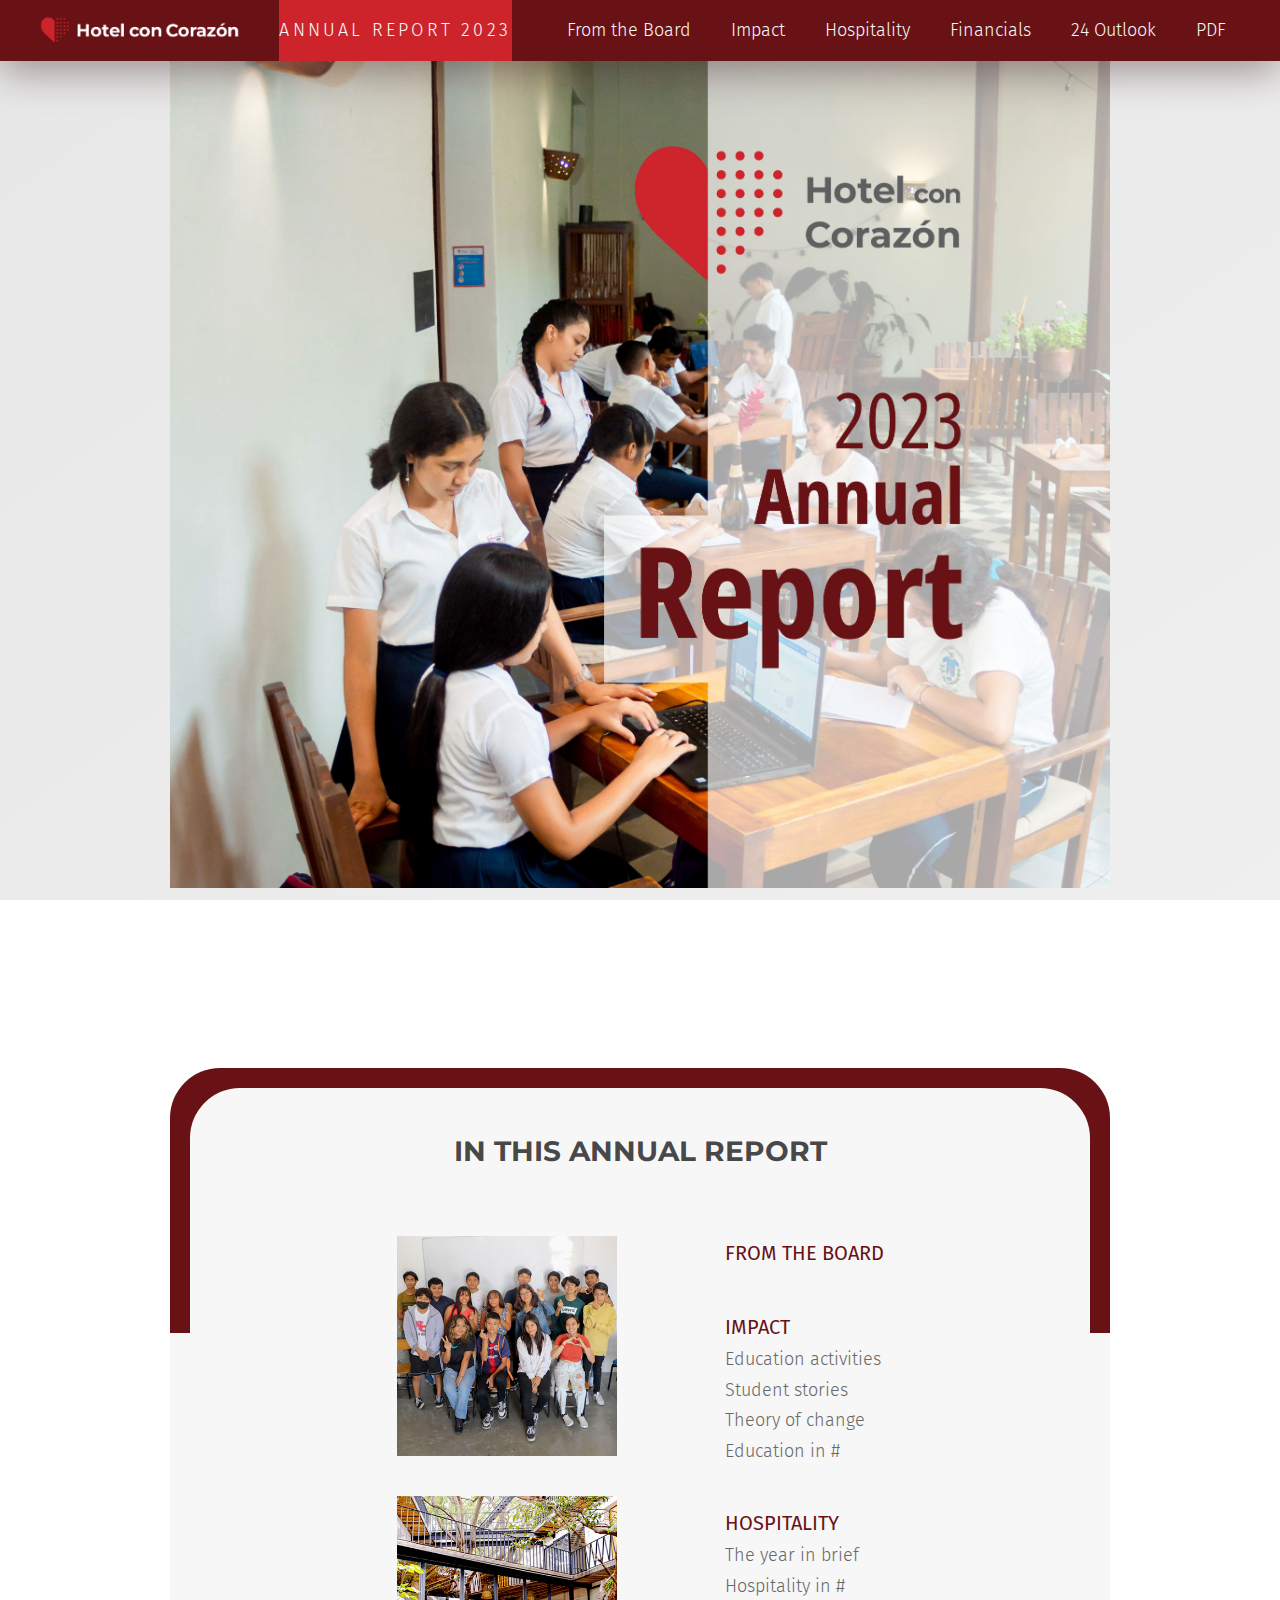
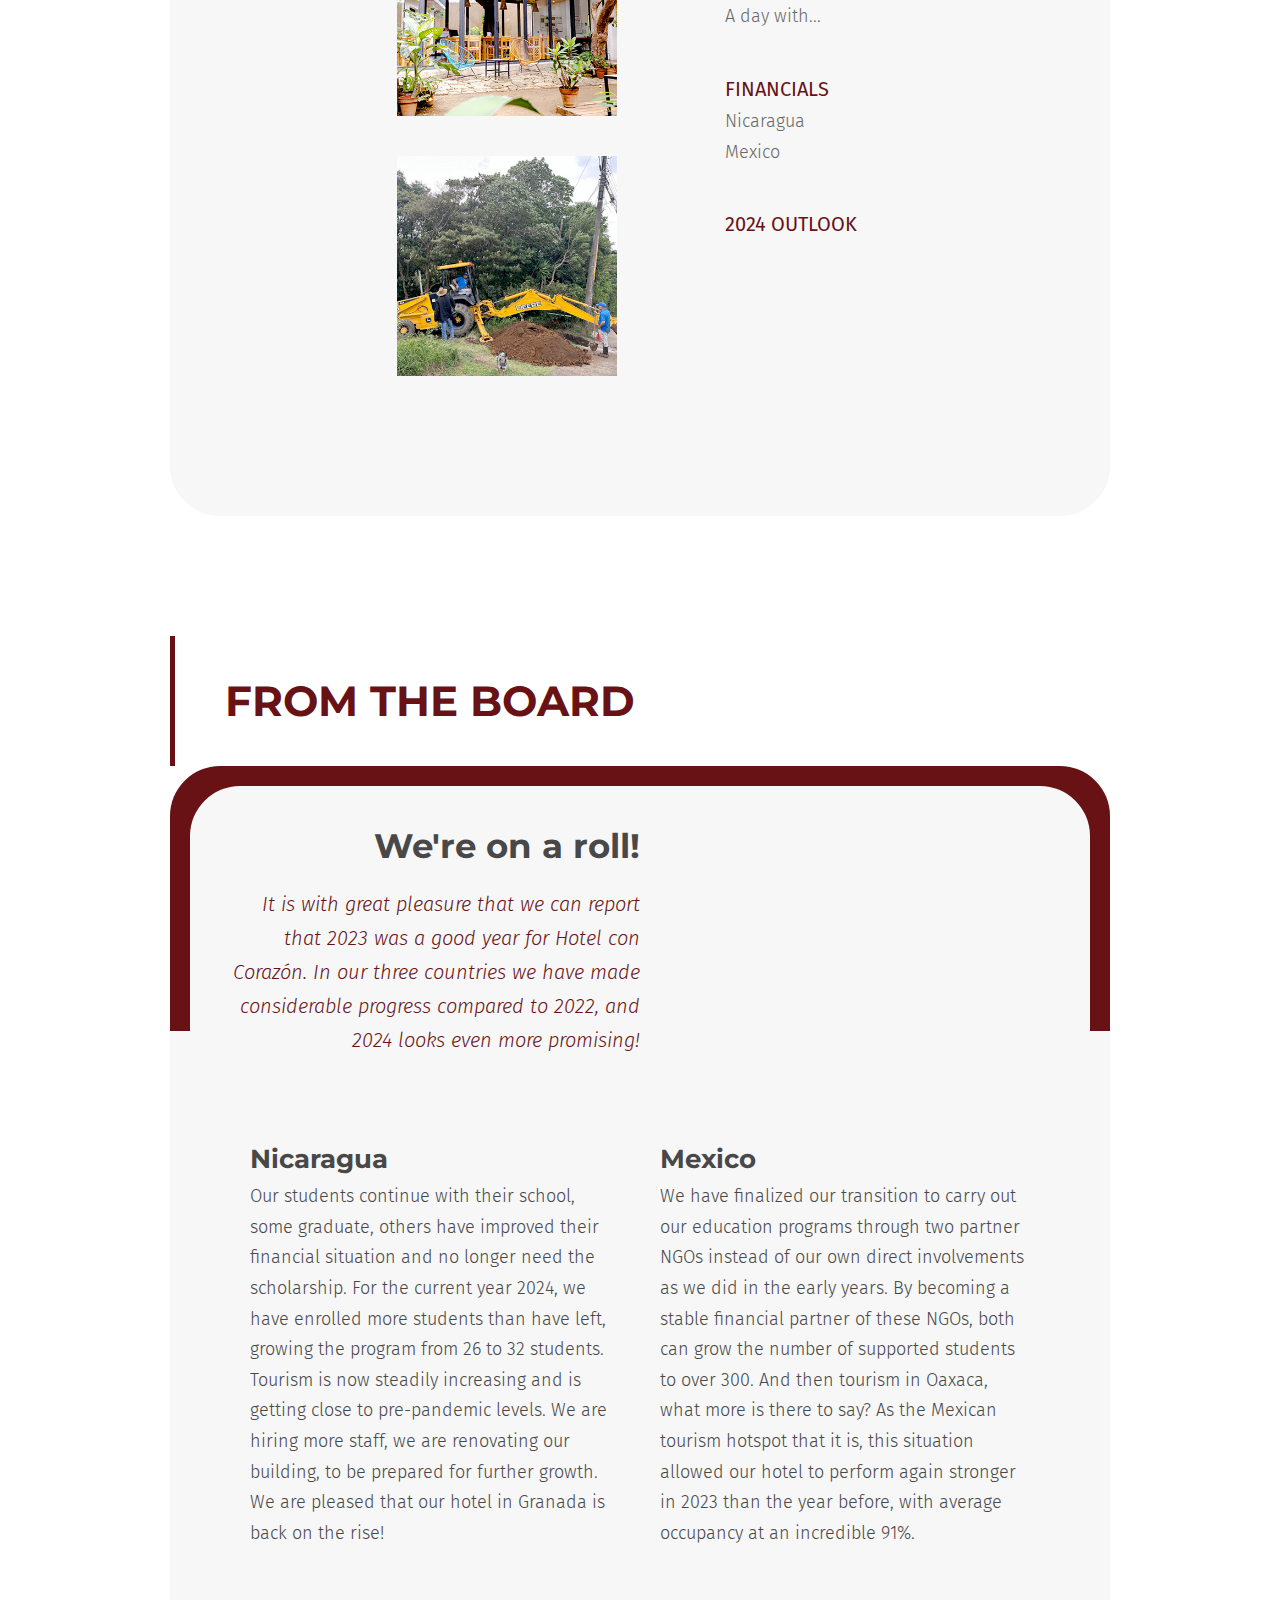
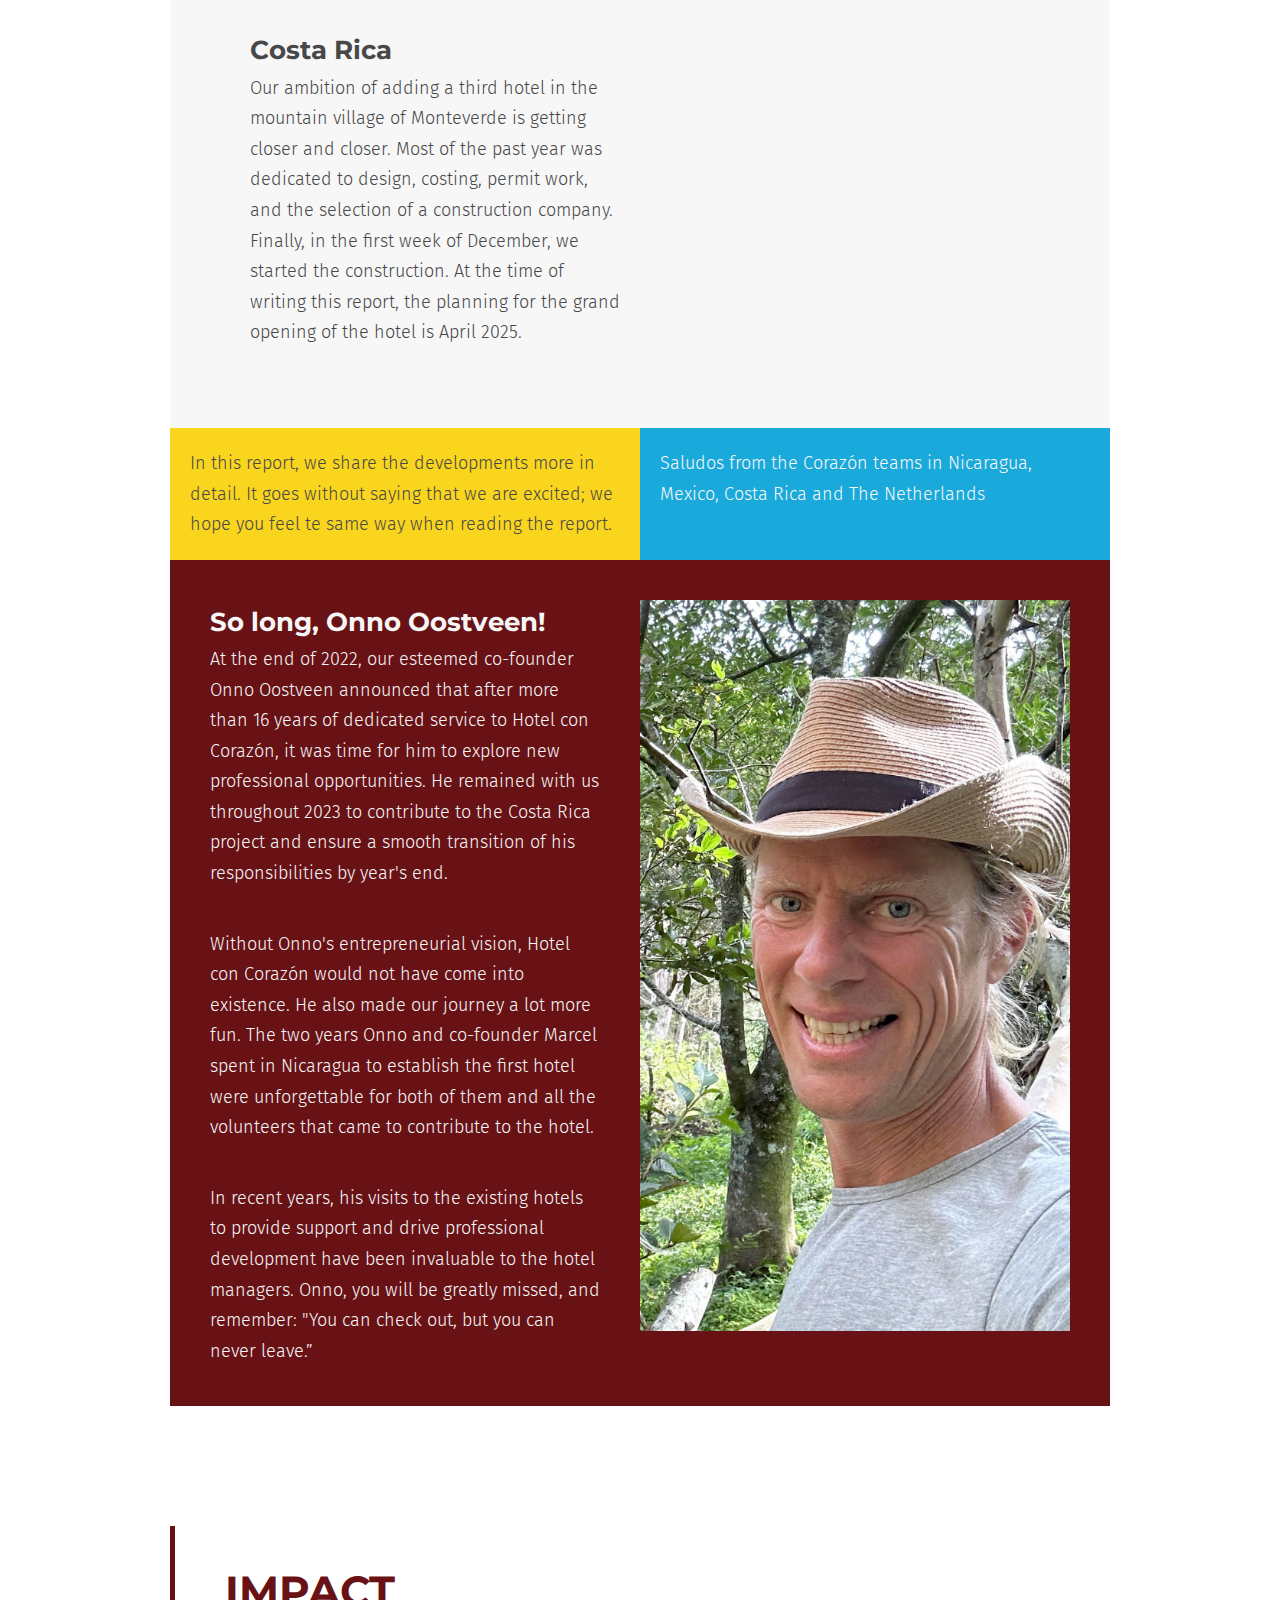
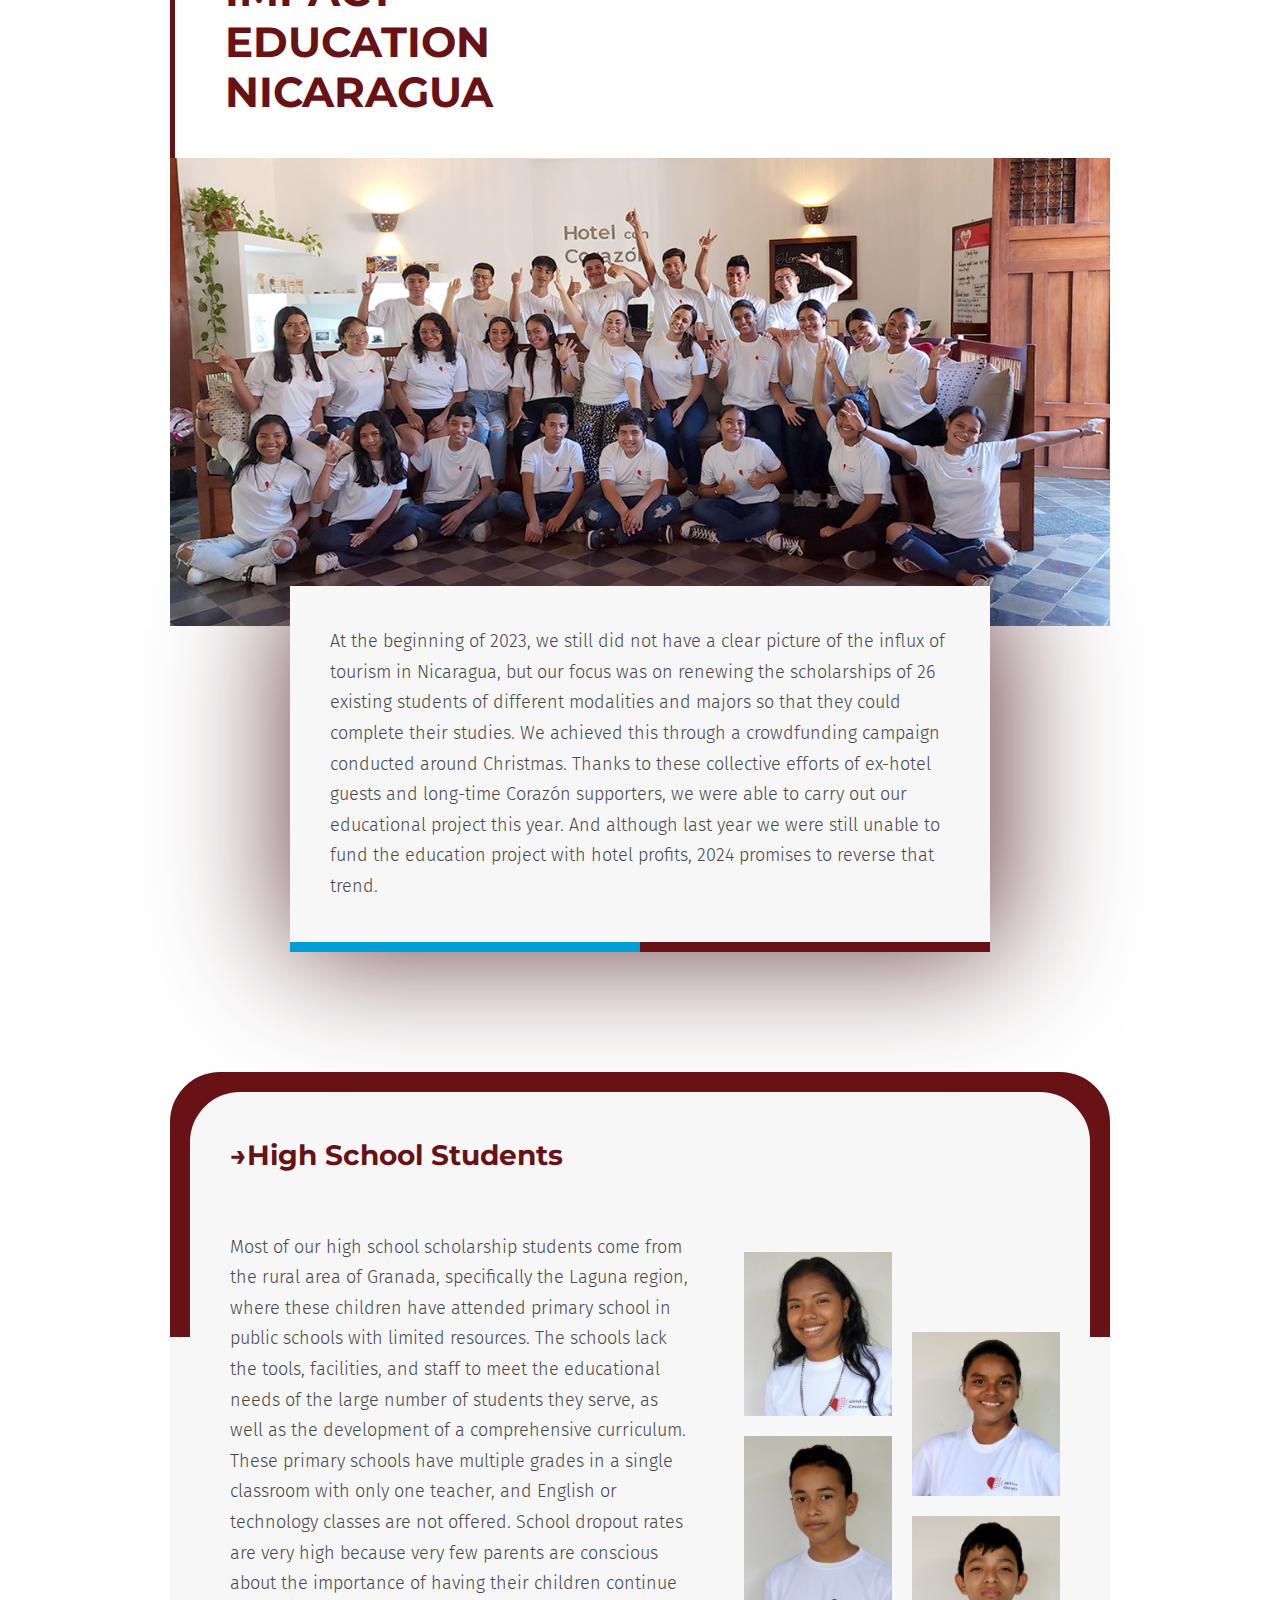
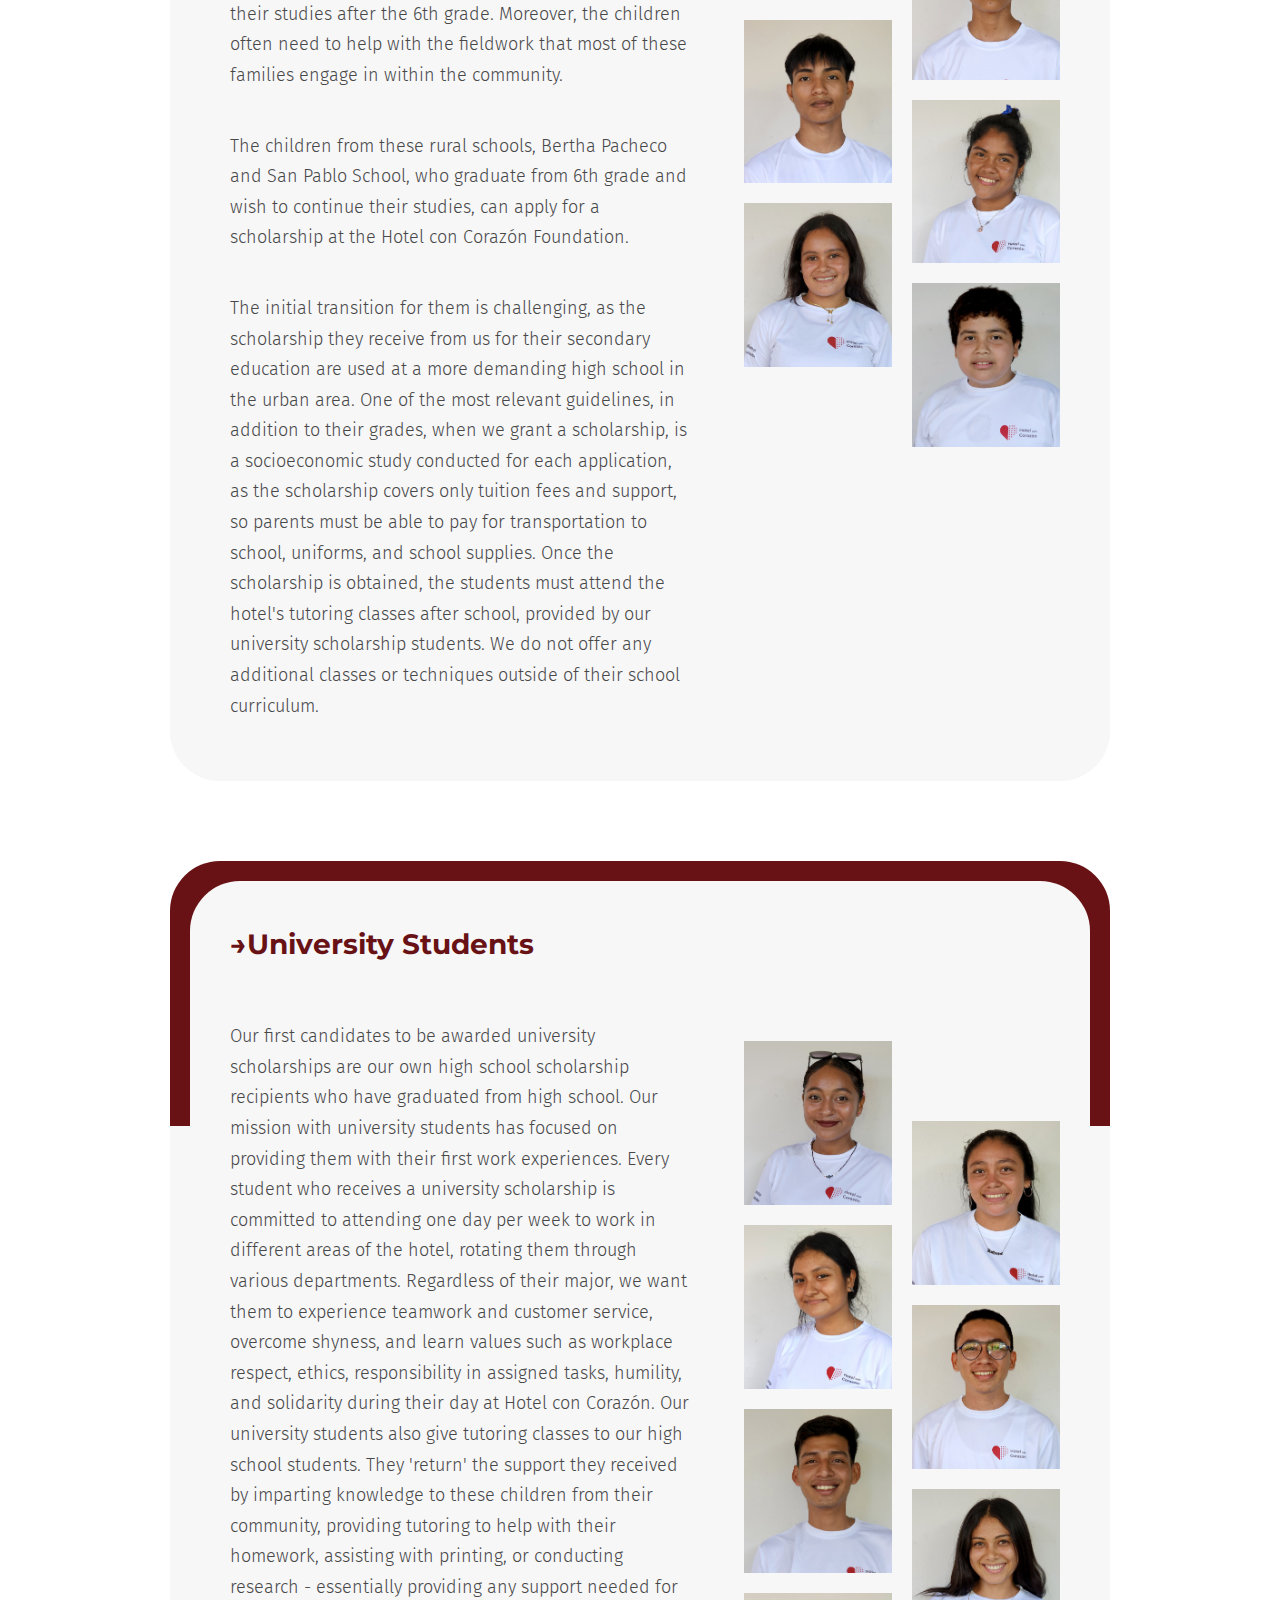
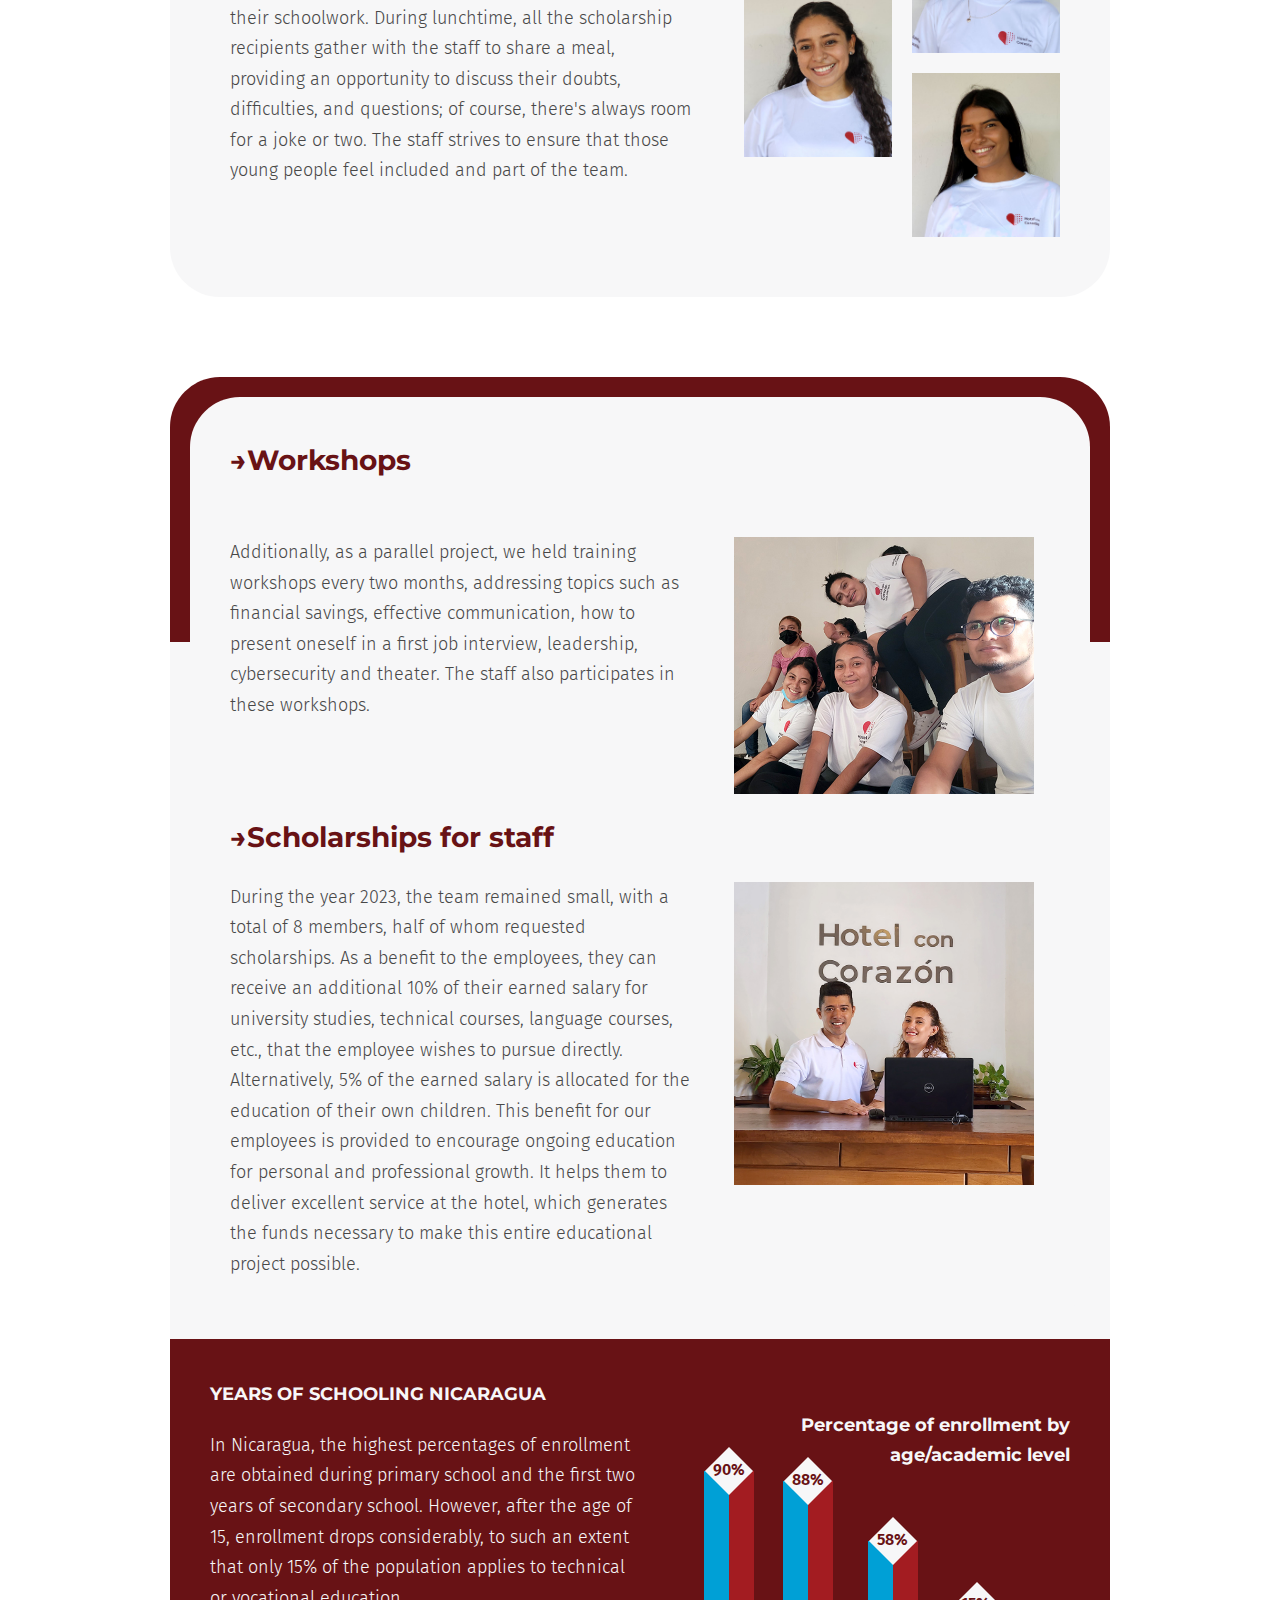
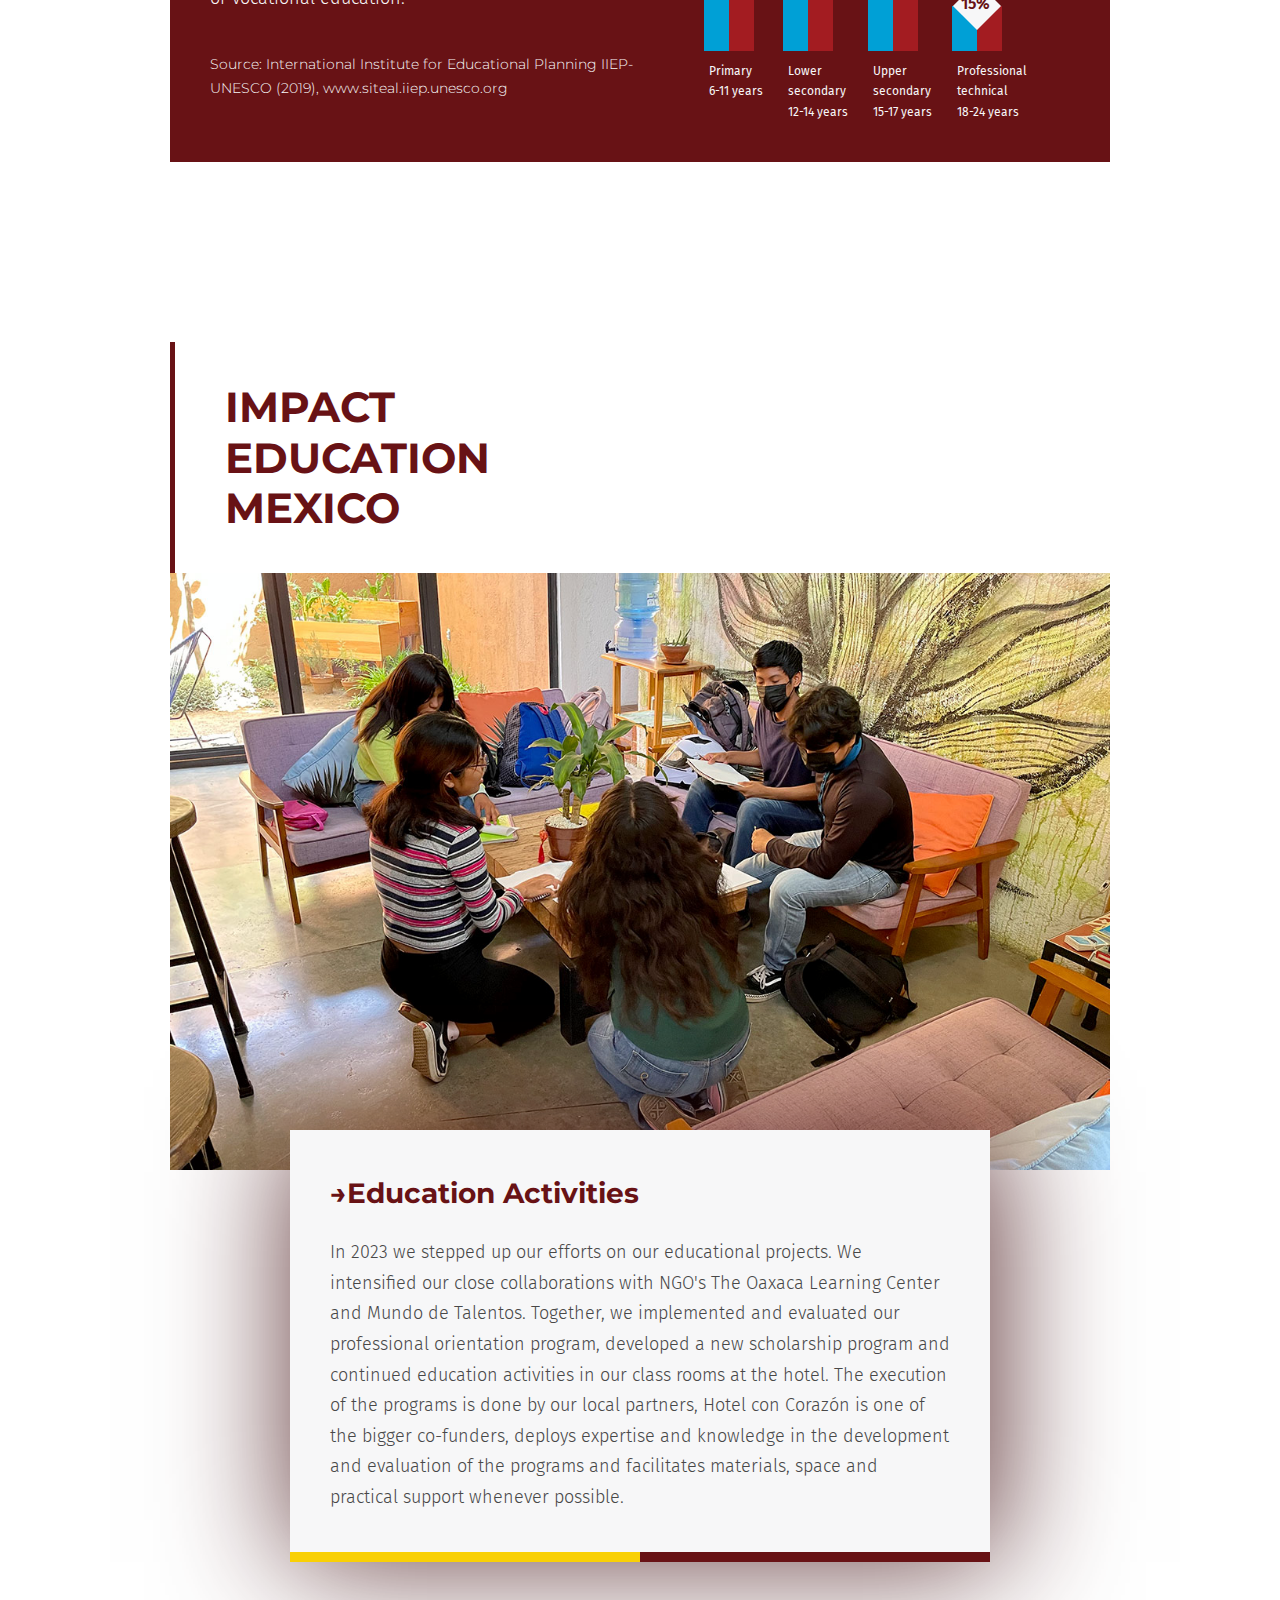
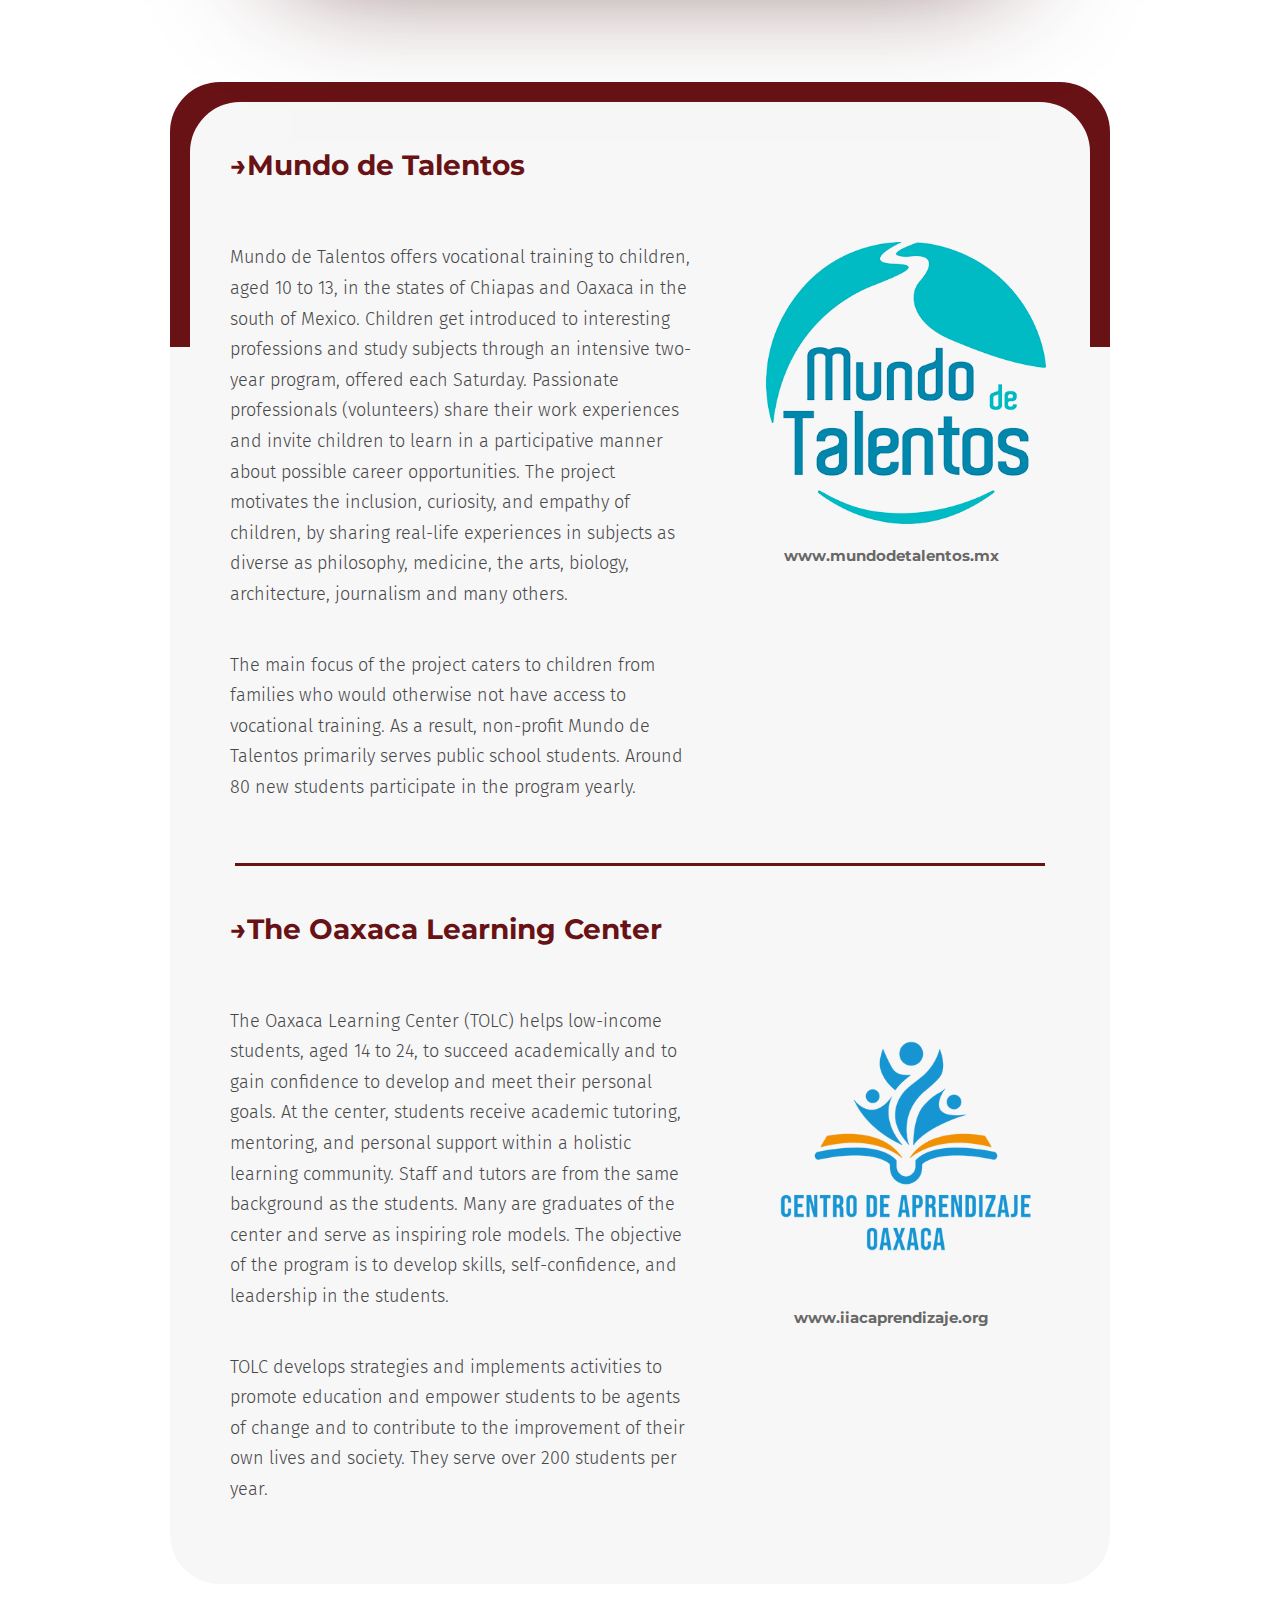
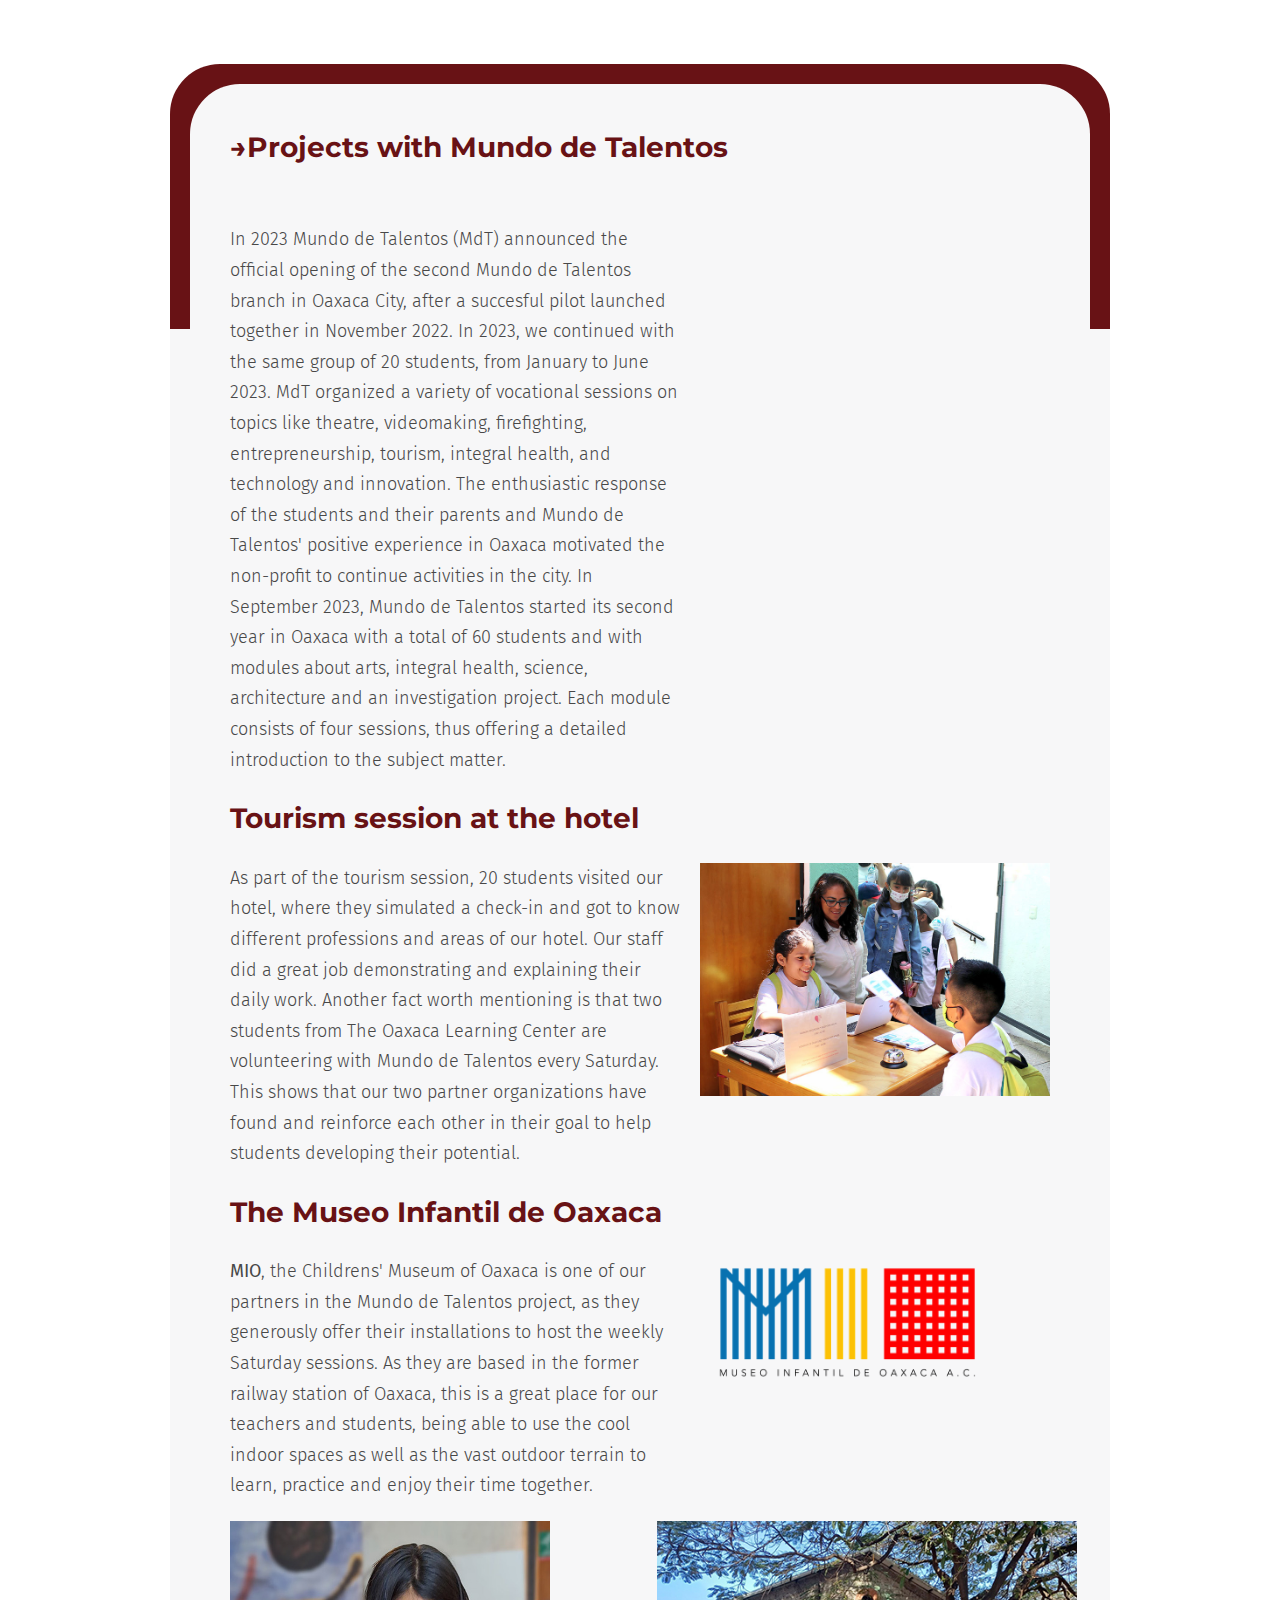
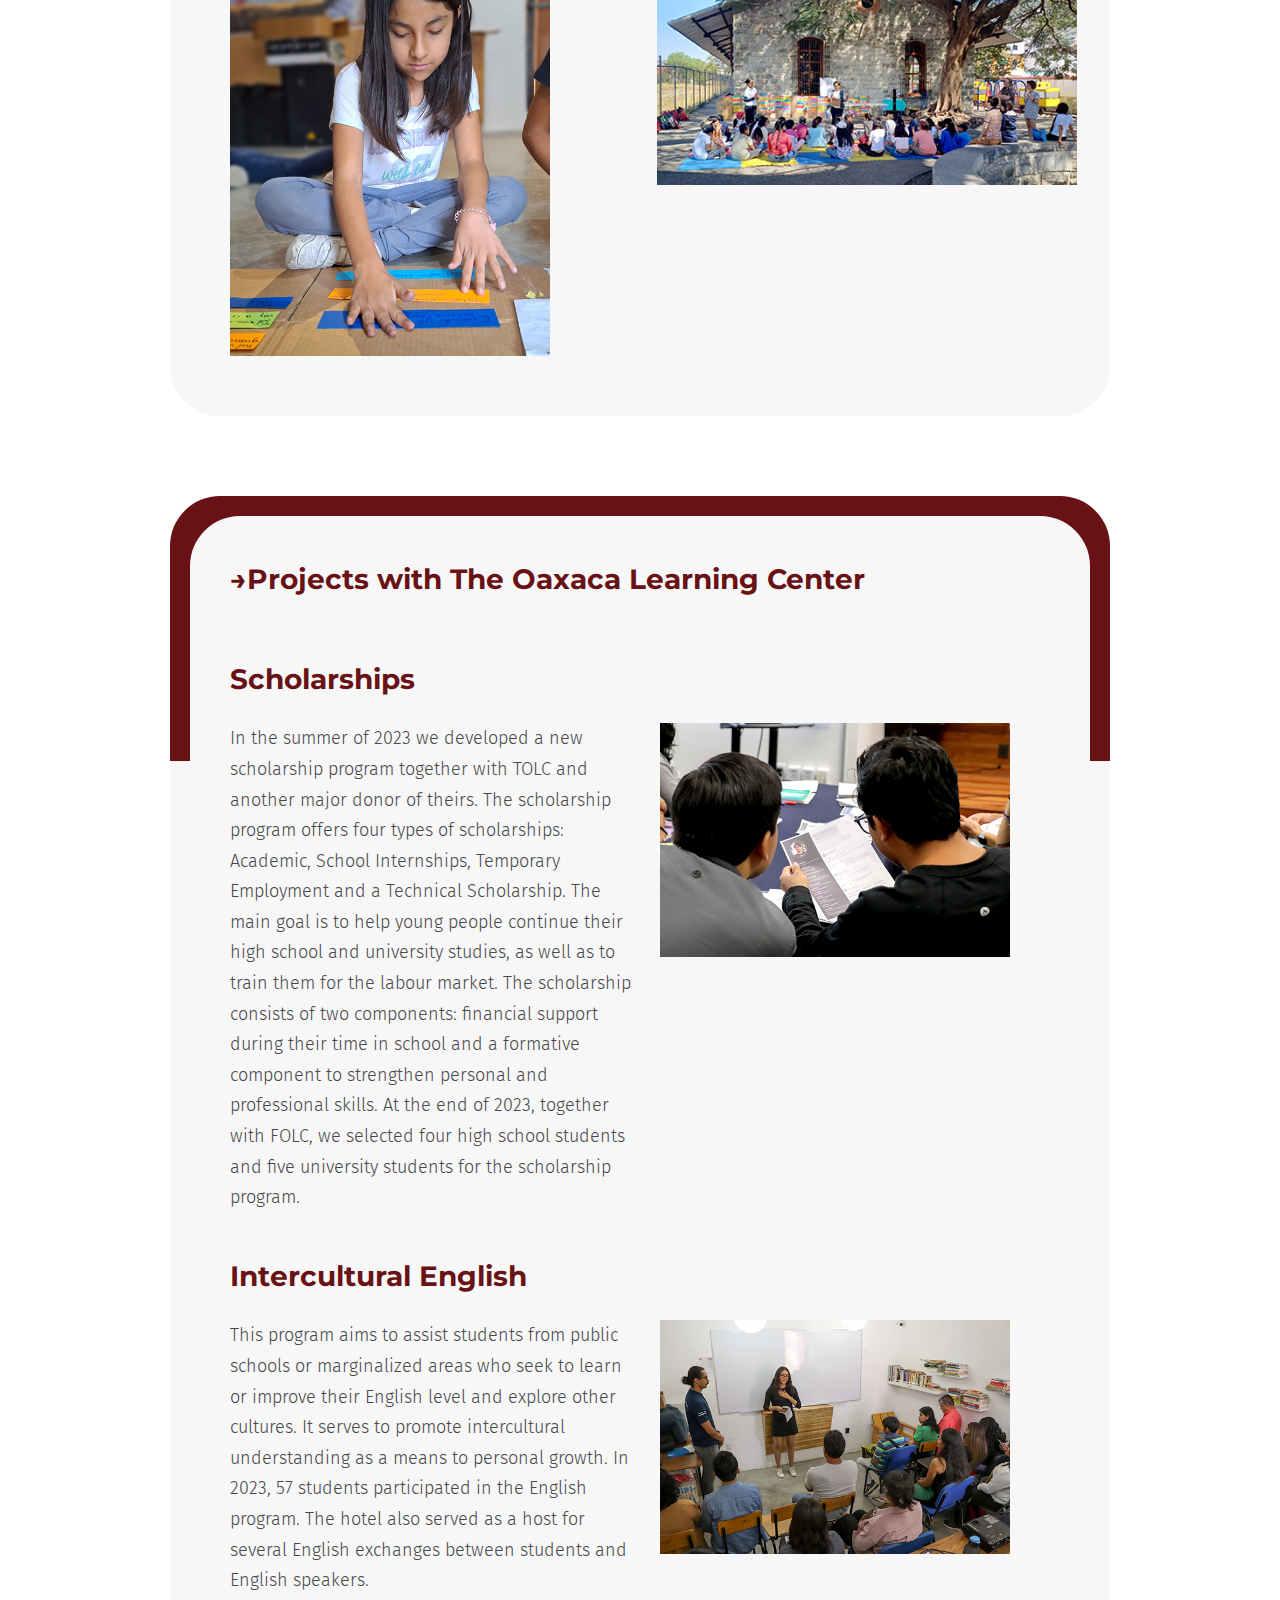
==== commit 7a1694a2: "Add files via upload" ====
--- a/index.html
+++ b/index.html
@@ -3142,13 +3142,13 @@
             </div>
             <div class="aside-img-container-outlook mobile-invisible">
               <img
-                src="./assets/img/monteverde-hill01.jpg"
-                alt="Hotel terrain prepared for construction"
+                src="./assets/img/monteverde01.jpg"
+                alt="Hotel in construction"
               />
             </div>
             <div class="aside-img-container-outlook">
               <img
-                src="./assets/img/monteverde01.jpg"
+                src="./assets/img/monteverde-building-copy.jpg"
                 alt="Hotel in construction"
               />
             </div>
--- a/style.css
+++ b/style.css
@@ -2863,6 +2863,16 @@
 }
 
 /* ---- LAST ONES BOTTOM CSS ----*/
+
+/* ---- SPACE ADJUSTMENTS ---- */
+#year-brief-title-mexico {
+  margin-top: 40px;
+}
+
+#a-day-with {
+  margin-top: 180px;
+}
+
 /* ---- OUTLOOK ---- */
 
 .outlook-mexico-paragraph {
@@ -4065,14 +4075,14 @@
     width: 100%;
     background-color: #681215f2;
     color: #f7f7f8;
-    position: absolute;
+    position: fixed;
     top: 40px;
     padding: 20px;
     padding-left: 40px;
     padding-right: 100px;
     opacity: 0;
     transition: opacity 0.5s ease;
-    z-index: 10000;
+    z-index: 10000 !important;
   }
 
   .nav-links li,
@@ -4252,7 +4262,7 @@
     color: #f7f7f8;
     /* border-radius: 5px; */
     font-size: 14px;
-    z-index: 1001;
+    z-index: 100;
     display: flex;
     flex-direction: row;
     flex-wrap: wrap; /* Ensure it wraps if the names exceed the width */
